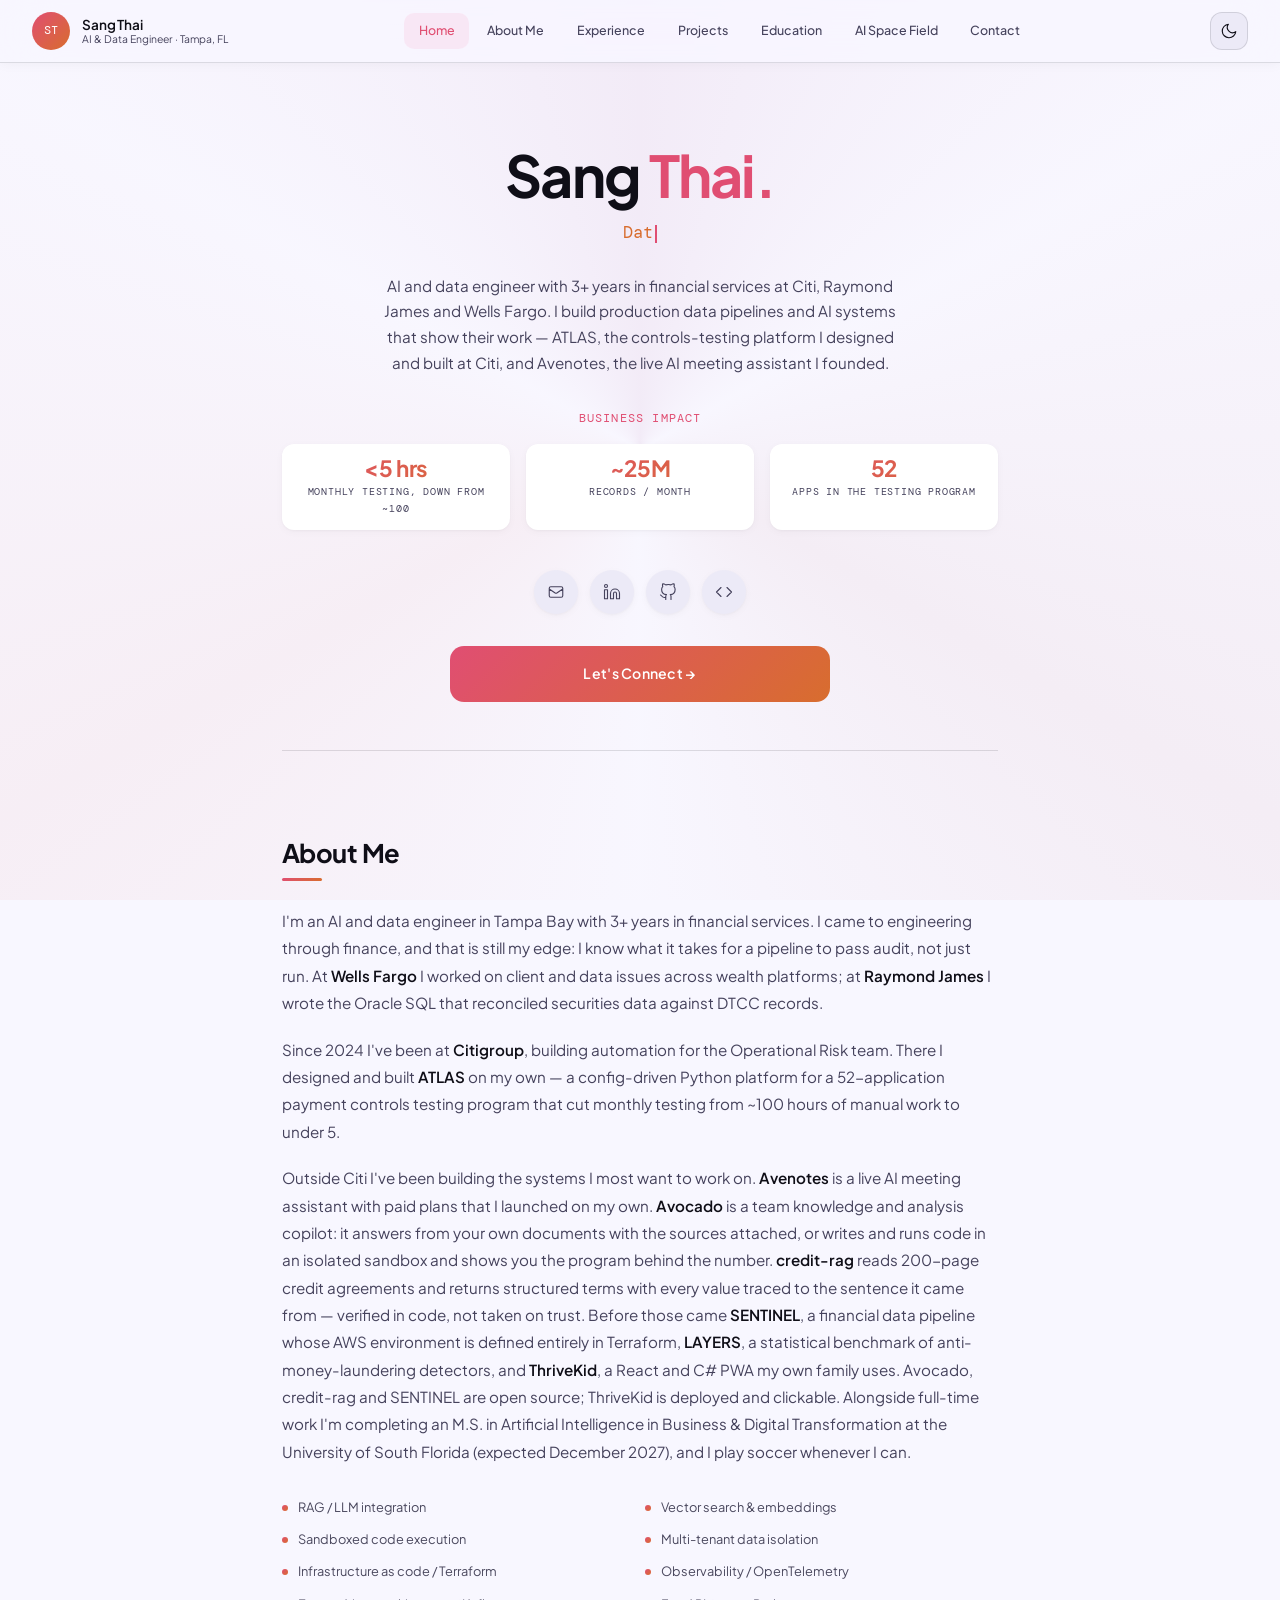
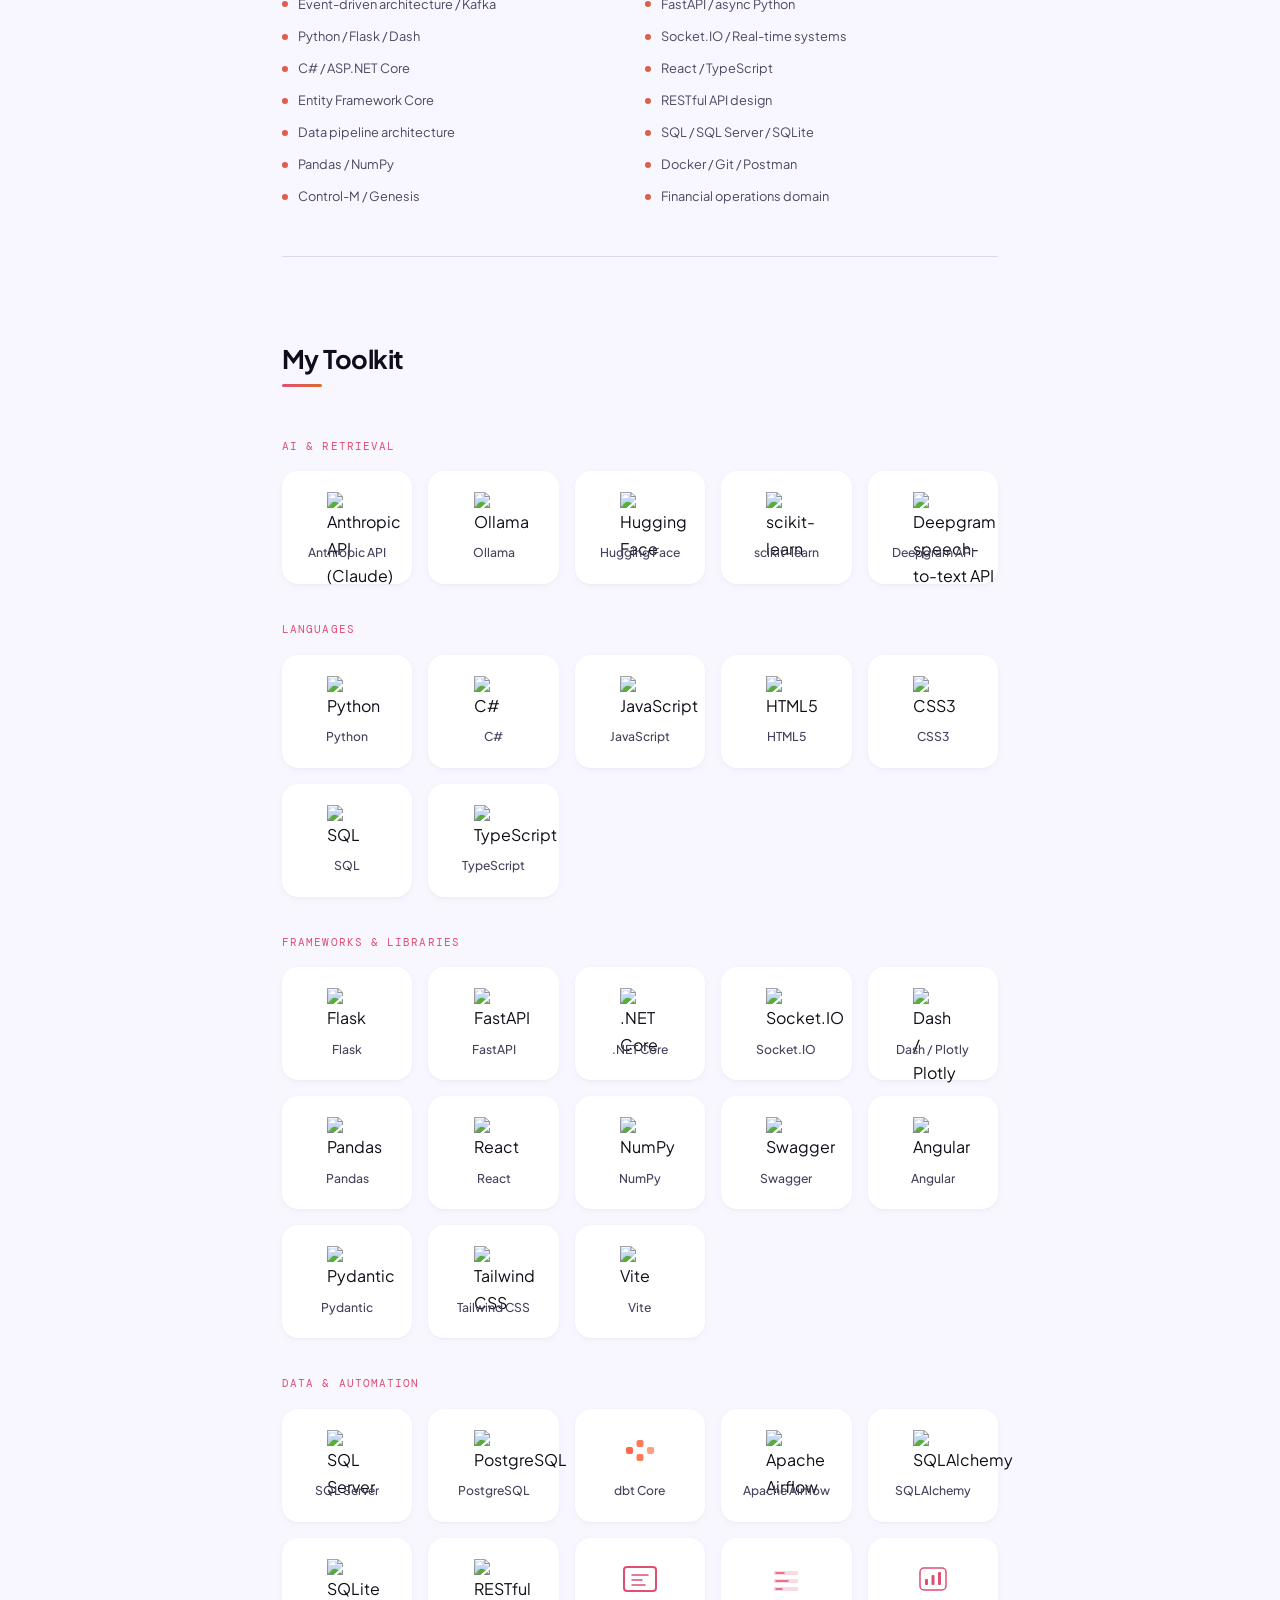
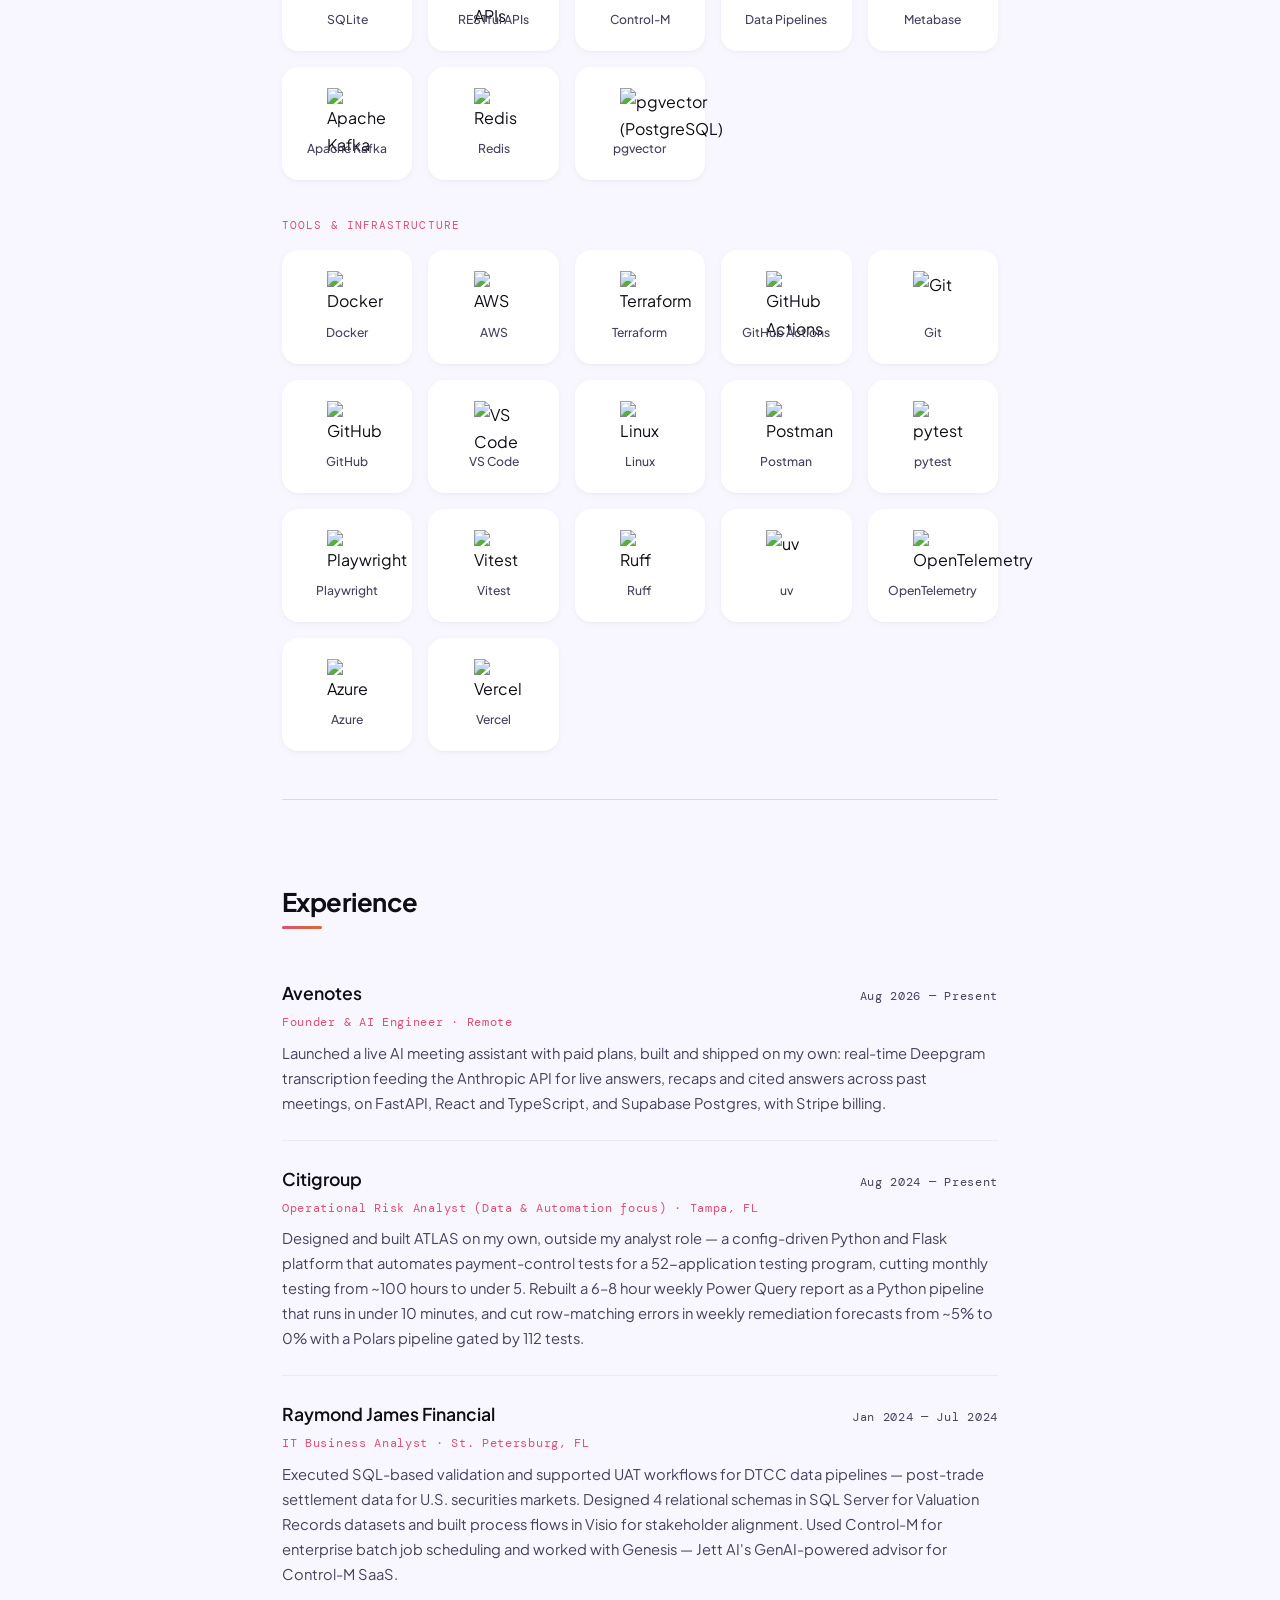
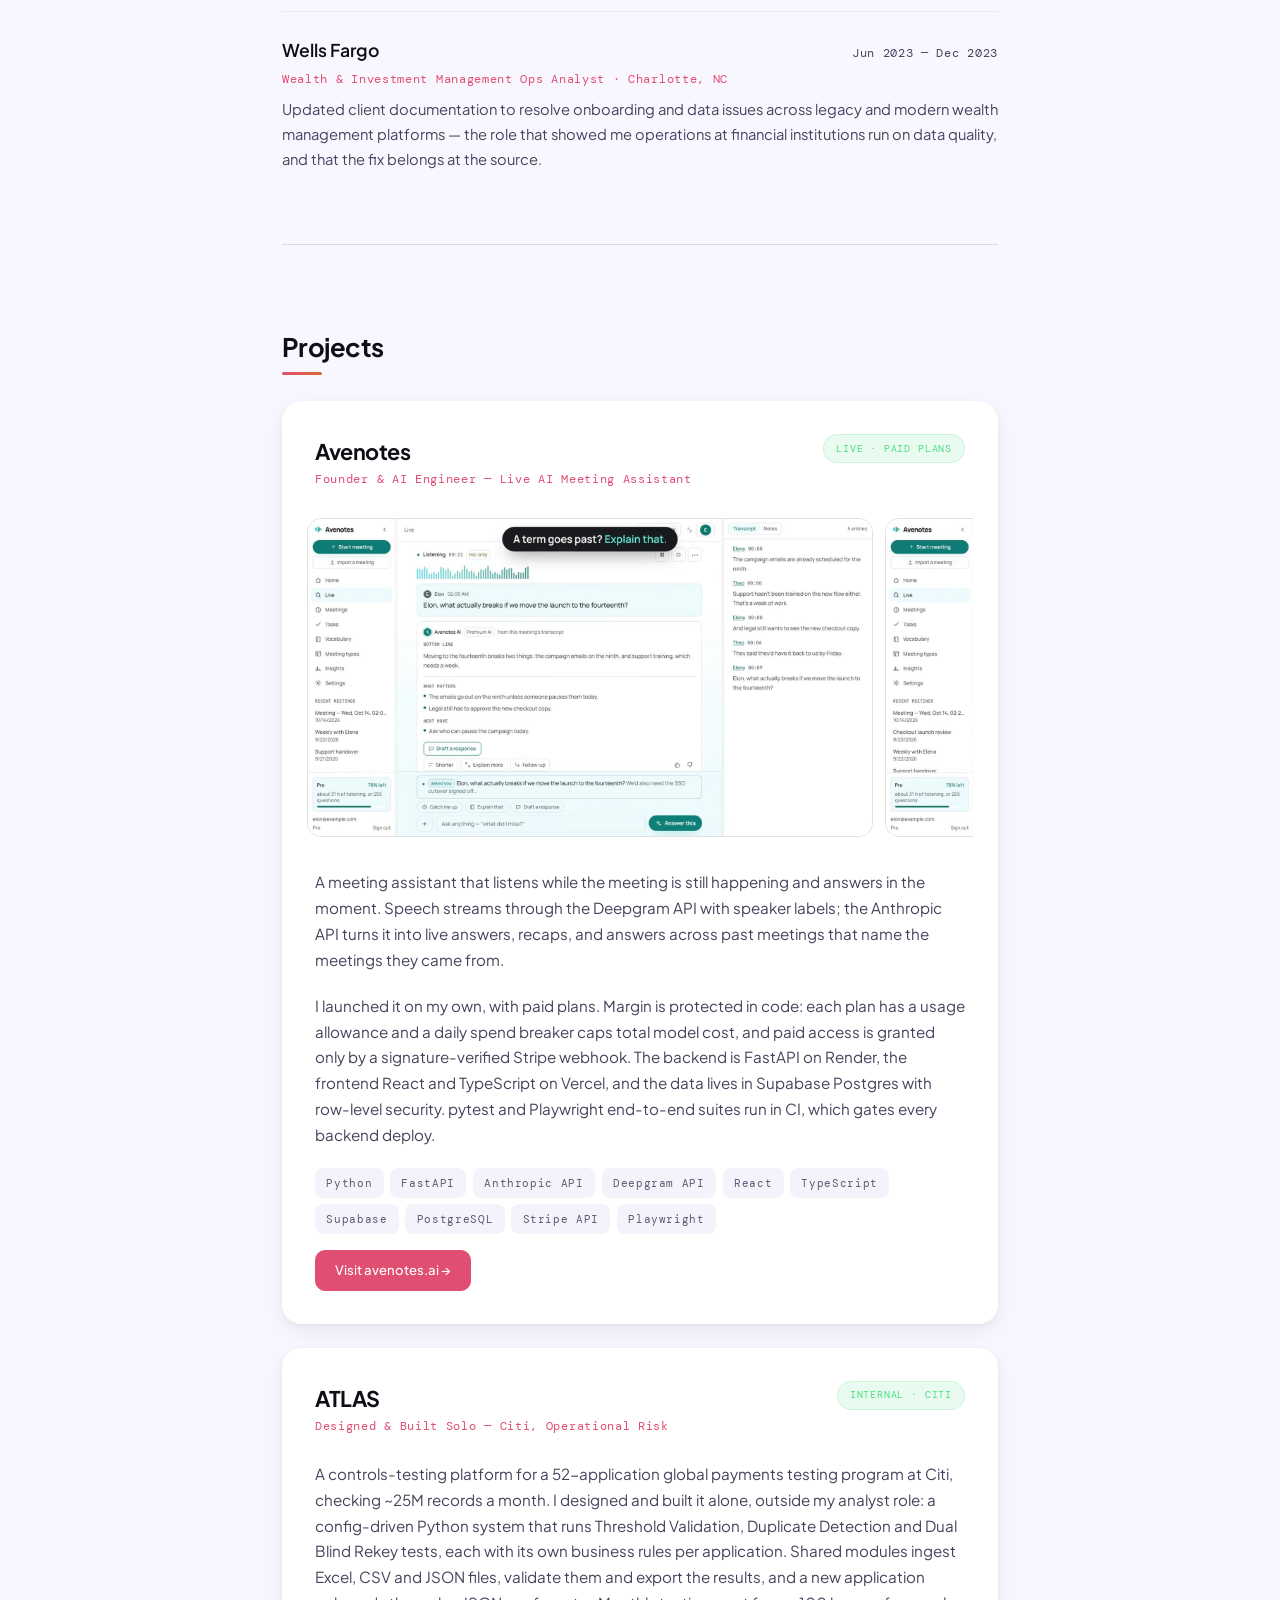
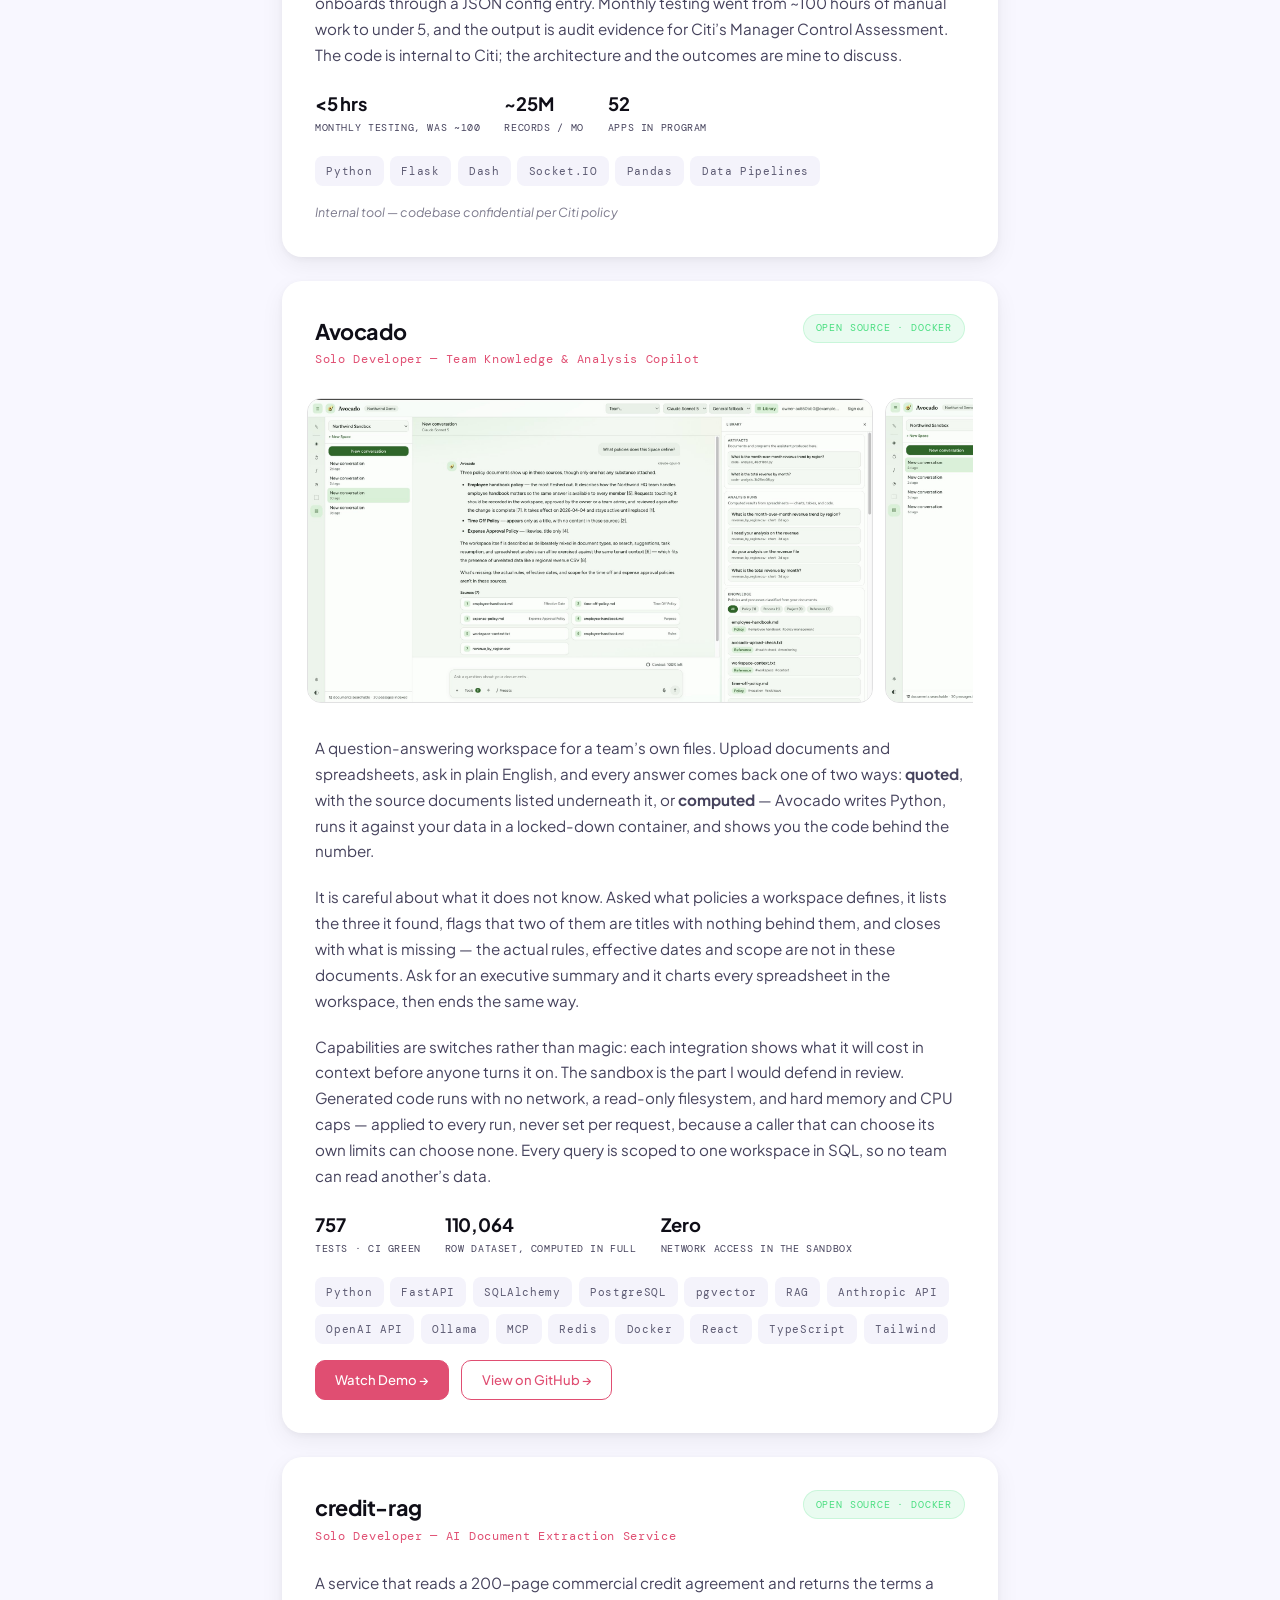
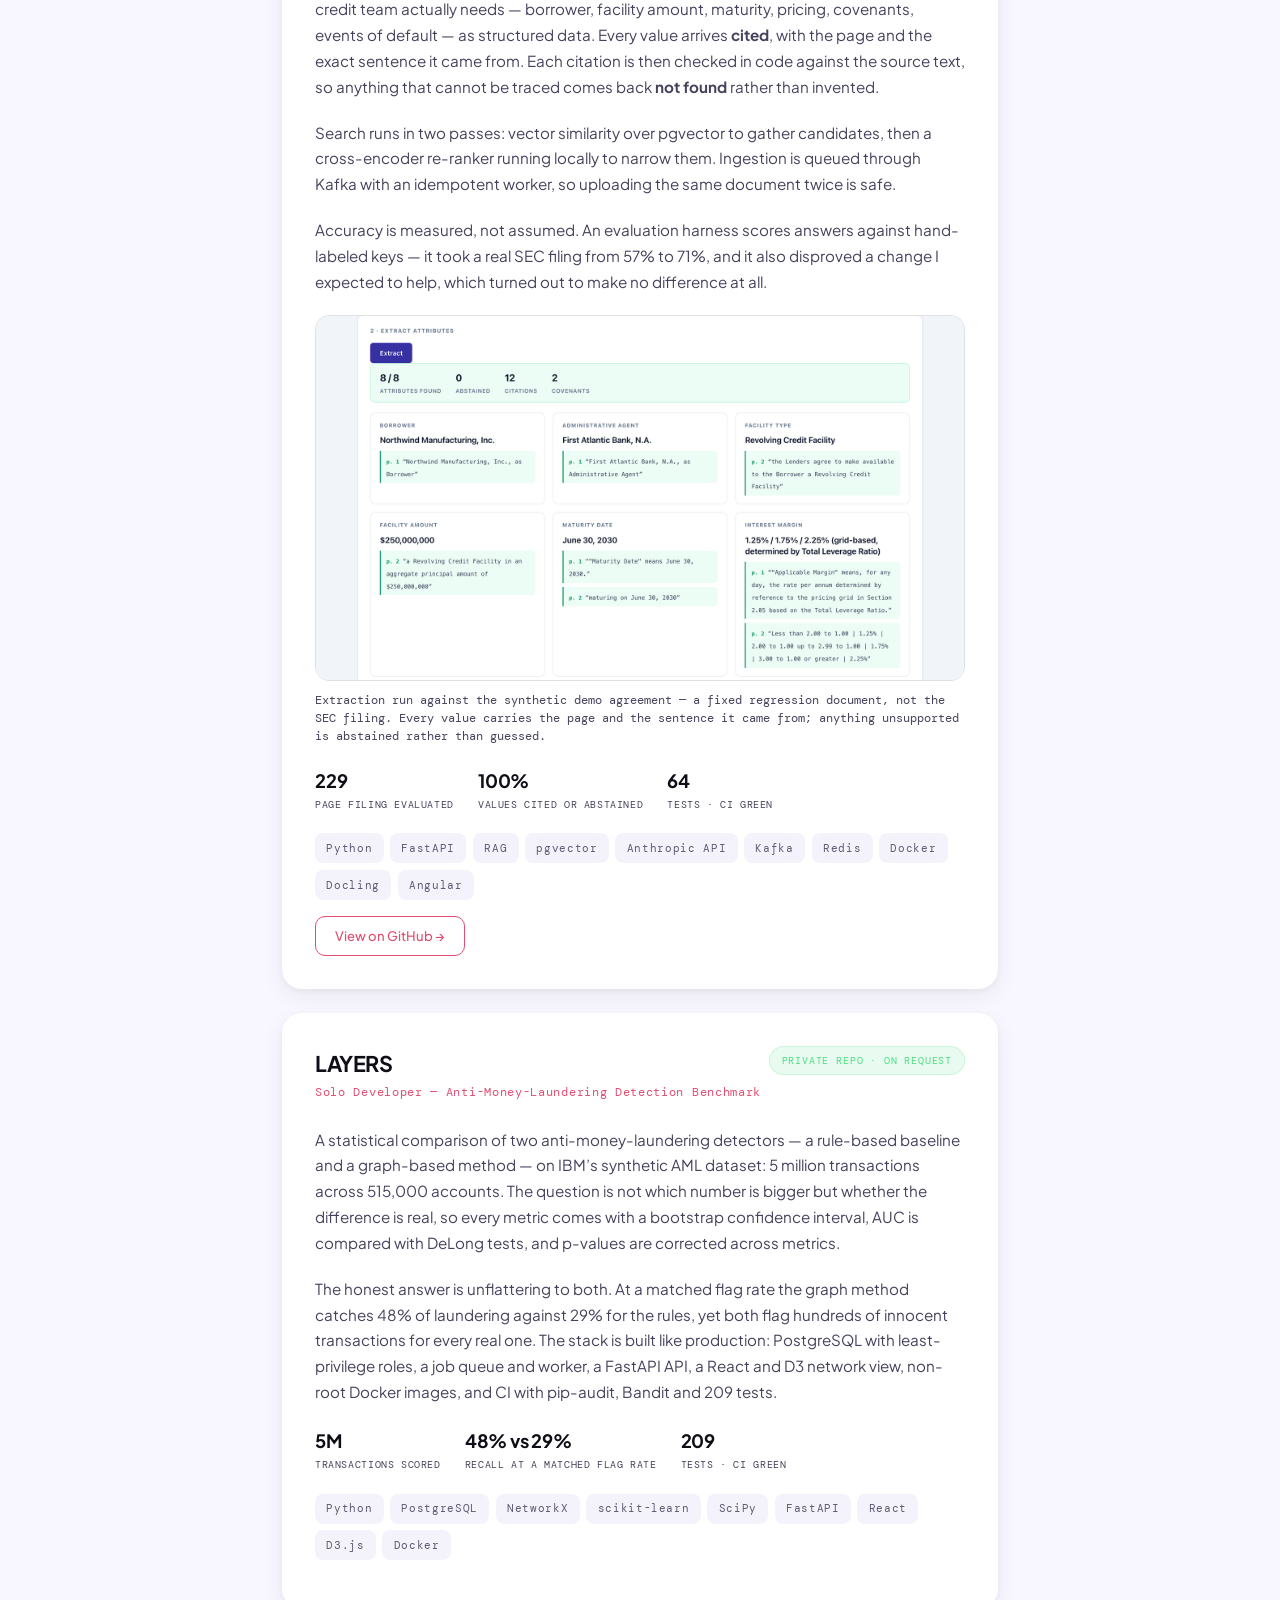
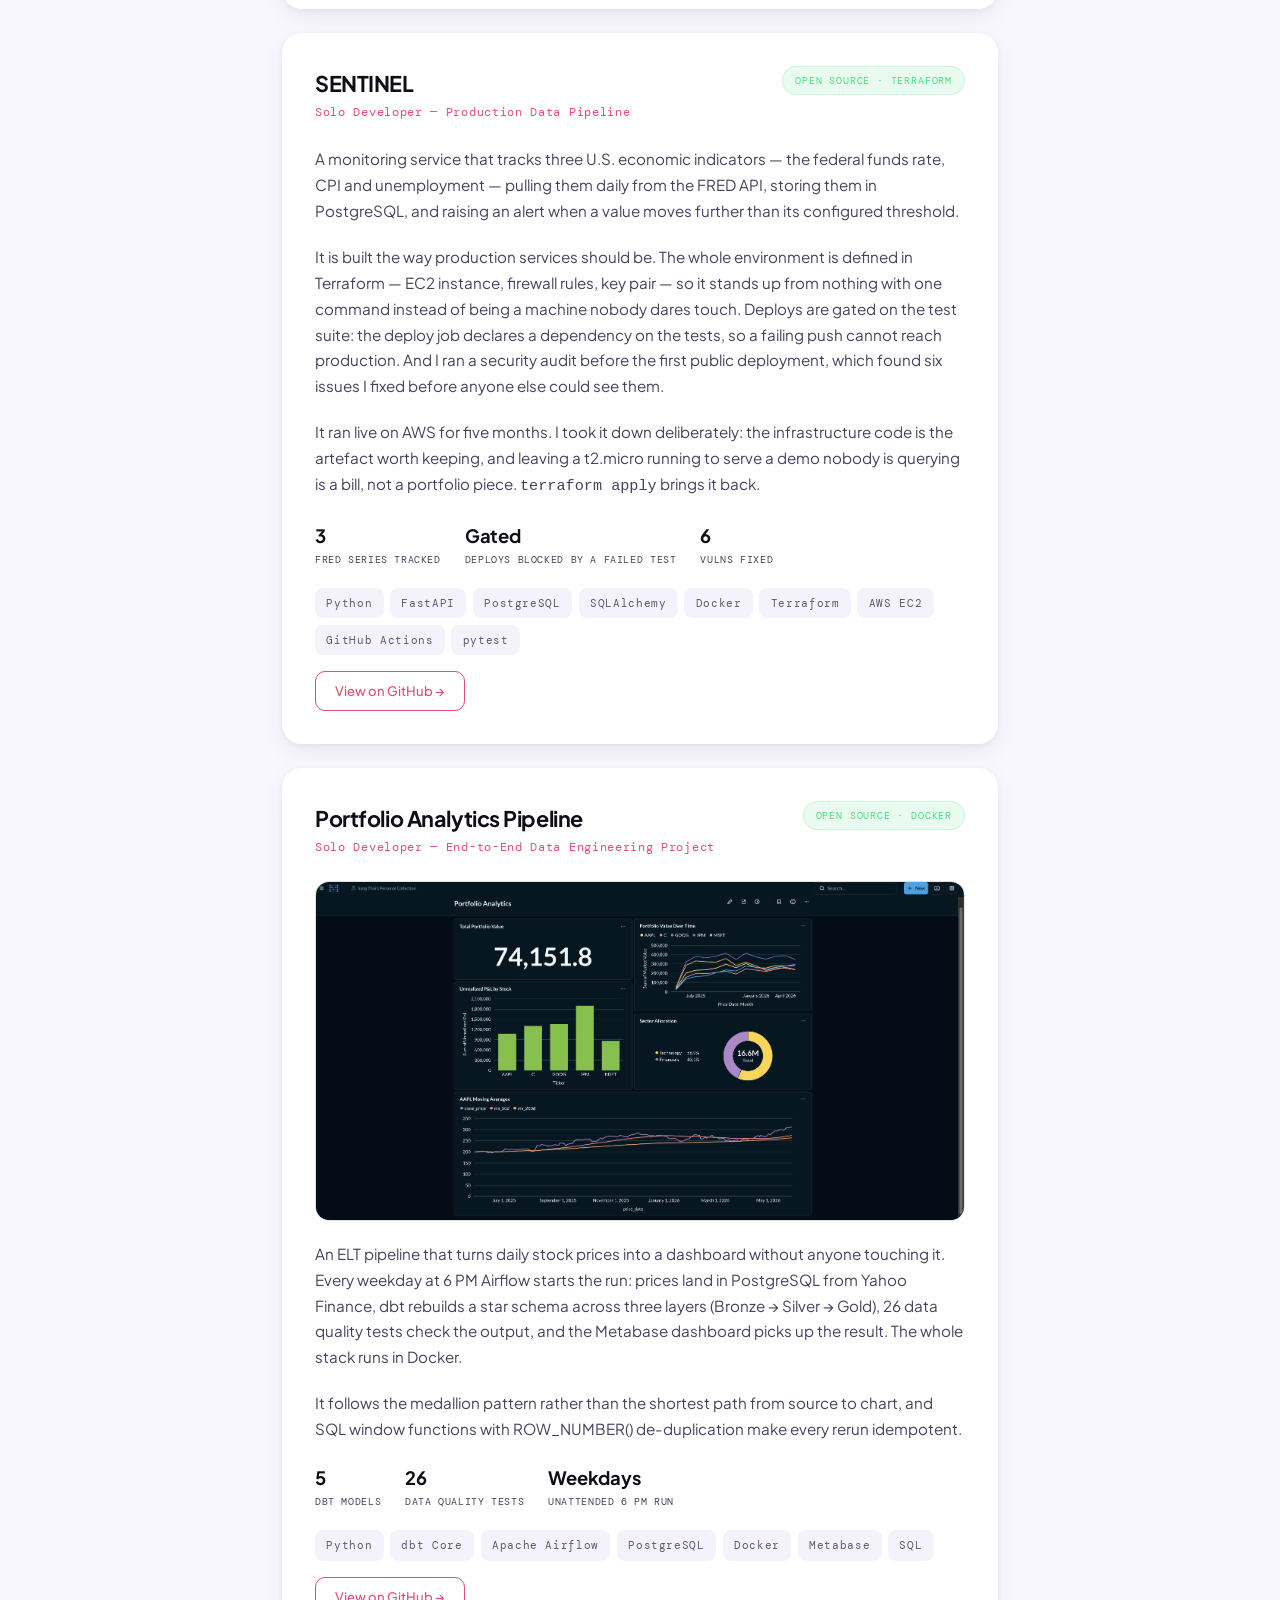
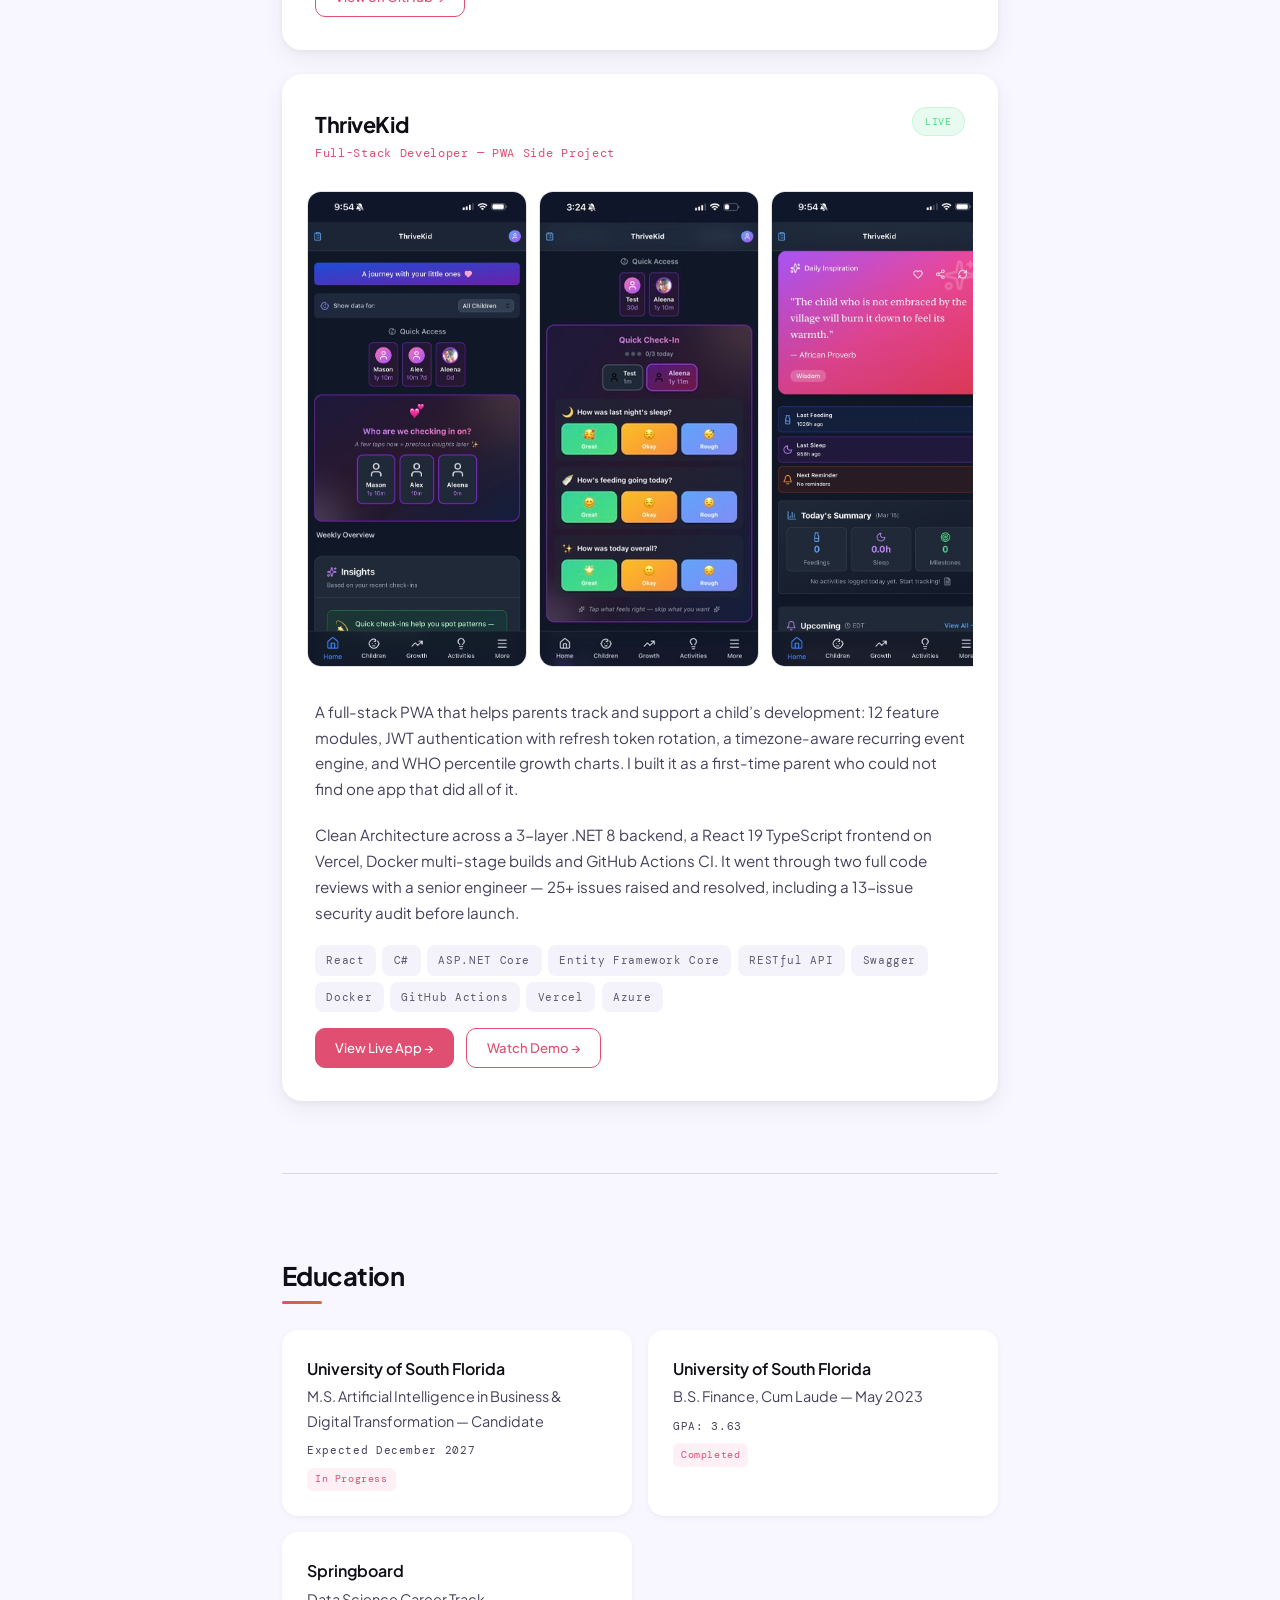
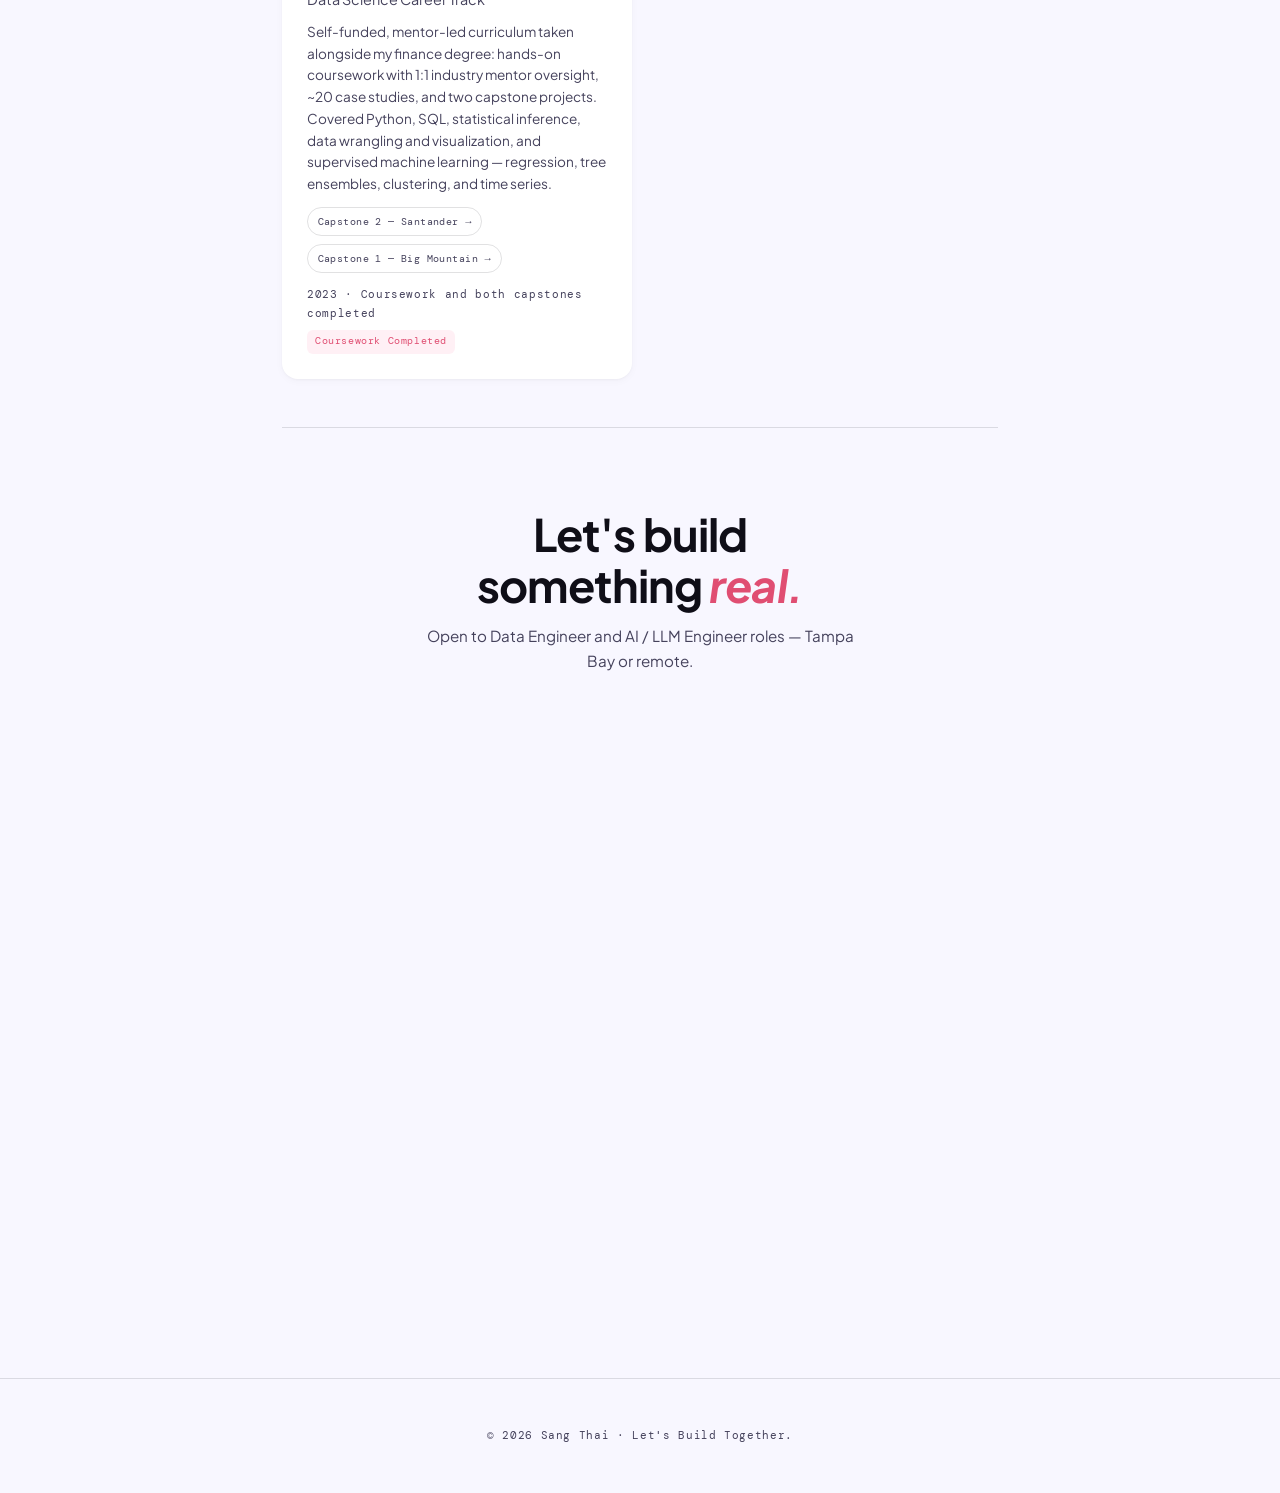
==== index.html @ 473b0d3f "Add AI Space Field: breakdown pages for LinkedIn posts New section at /field/ with the long version " ====
<!DOCTYPE html>
<html lang="en" data-theme="light">
<head>
  <meta charset="UTF-8" />
  <meta name="viewport" content="width=device-width, initial-scale=1.0" />
  <title>Sang Thai &mdash; AI Engineer &middot; Data Engineer &middot; Developer</title>
  <link rel="preconnect" href="https://fonts.googleapis.com" />
  <link rel="preconnect" href="https://fonts.gstatic.com" crossorigin />
  <link href="https://fonts.googleapis.com/css2?family=Plus+Jakarta+Sans:wght@300;400;500;600;700&family=DM+Mono:wght@300;400&display=swap" rel="stylesheet" />
  <meta name="description" content="Sang Thai &mdash; AI engineer, data engineer and developer in Tampa Bay with 3+ years in financial services. Production-grade data pipelines at Citi, and Avenotes, a live AI meeting assistant he founded and shipped." />
  <meta property="og:title" content="Sang Thai &mdash; AI Engineer &middot; Data Engineer &middot; Developer" />
  <meta property="og:description" content="3+ years building data pipelines and AI systems in financial services: controls-testing automation at Citi, Avenotes (a live AI meeting assistant), and open-source RAG and data engineering projects." />
  <meta property="og:type" content="website" />
  <meta property="og:url" content="https://sangthai.dev/" />
  <meta property="og:image" content="https://sangthai.dev/og-image.png" />
  <link rel="icon" type="image/svg+xml" href="favicon.svg" />
  <link rel="canonical" href="https://sangthai.dev/" />
  <meta name="theme-color" content="#F8F7FF" />
  <style>
    /* == RESET == */
    *, *::before, *::after { box-sizing: border-box; margin: 0; padding: 0; }

    /* == CSS CUSTOM PROPERTIES - DARK (default) == */
    :root {
      --bg:         #0F0E17;
      --surface:    #1C1B29;
      --card:       #252438;
      --text:       #F5F3FF;
      --text-muted: #8B89A8;
      --accent:     #FF6B9D;
      --accent-2:   #FF8C42;
      --border:     rgba(255,255,255,0.08);
      --gradient-opacity: 0.6;
      --shadow-sm:  none;
      --shadow-md:  none;
      --shadow-lg:  none;
      --font-sans:  'Plus Jakarta Sans', -apple-system, BlinkMacSystemFont, sans-serif;
      --font-mono:  'DM Mono', monospace;
    }

    /* == CSS CUSTOM PROPERTIES - LIGHT == */
    html[data-theme="light"] {
      --bg:         #F8F7FF;
      --surface:    #ECEAF7;
      --card:       #FFFFFF;
      --text:       #0F0E17;
      --text-muted: #45425C;
      --accent:     #E04E72;
      --accent-2:   #D86D2E;
      --border:     rgba(15,14,23,0.12);
      --gradient-opacity: 0.5;
      --shadow-sm:  0 1px 3px rgba(0,0,0,0.04), 0 2px 8px rgba(0,0,0,0.03);
      --shadow-md:  0 2px 8px rgba(0,0,0,0.05), 0 8px 24px rgba(0,0,0,0.06);
      --shadow-lg:  0 4px 12px rgba(0,0,0,0.06), 0 12px 40px rgba(0,0,0,0.08);
    }

    /* == GLOBAL TRANSITIONS == */
    html { scroll-behavior: smooth; }
    body, header, .gradient-background, .card, .project-card, .edu-card,
    .stat-block, .social-btn, .menu__link, .contact-row, .avatar,
    #theme-toggle, .tag, .status-badge, section {
      transition: background 0.4s ease, color 0.4s ease, border-color 0.4s ease,
                  box-shadow 0.4s ease, opacity 0.4s ease;
    }

    body {
      background: var(--bg);
      color: var(--text);
      font-family: var(--font-sans);
      font-size: 16px;
      line-height: 1.7;
      overflow-x: hidden;
      -webkit-font-smoothing: antialiased;
    }

    a:focus-visible,
    button:focus-visible,
    input:focus-visible,
    textarea:focus-visible,
    .menu__link:focus-visible,
    .tab-bar__link:focus-visible {
      outline: 3px solid rgba(224,78,114,0.35);
      outline-offset: 3px;
      border-radius: 10px;
    }



    /* == SKIP LINK (accessibility) == */
    .skip-link {
      position: absolute; top: -100%; left: 50%;
      transform: translateX(-50%);
      background: var(--accent); color: #fff;
      padding: 0.5rem 1.5rem; border-radius: 0 0 8px 8px;
      font-size: 0.85rem; font-weight: 600;
      z-index: 200; text-decoration: none;
      transition: top 0.2s;
    }
    .skip-link:focus { top: 0; }

    /* == ANIMATED GRADIENT BACKGROUND == */
    .gradient-background {
      position: fixed; inset: 0; z-index: -1;
      opacity: var(--gradient-opacity);
      background: conic-gradient(from 180deg at 50% 50%,
        var(--bg) 0deg,
        #1a1033 60deg,
        var(--bg) 120deg,
        #261a3d 180deg,
        var(--bg) 240deg,
        #1a1033 300deg,
        var(--bg) 360deg
      );
      background-size: 200% 200%;
      animation: gradientShift 12s ease infinite alternate;
    }
    html[data-theme="light"] .gradient-background {
      background: conic-gradient(from 180deg at 50% 50%,
        #F8F7FF 0deg,
        #F5E6EC 60deg,
        #F8F7FF 120deg,
        #EDE0F0 180deg,
        #F8F7FF 240deg,
        #F0E4EC 300deg,
        #F8F7FF 360deg
      );
    }
    @keyframes gradientShift {
      0%   { background-position: 0% 50%; }
      100% { background-position: 100% 50%; }
    }

    /* == HEADER / NAVIGATION == */
    header {
      position: sticky; top: 0; z-index: 100;
      display: flex; align-items: center; justify-content: space-between;
      padding: 0.75rem 1.5rem;
      background: rgba(15,14,23,0.72);
      backdrop-filter: blur(24px) saturate(180%);
      -webkit-backdrop-filter: blur(24px) saturate(180%);
      border-bottom: 1px solid var(--border);
    }
    html[data-theme="light"] header {
      background: rgba(248,247,255,0.82);
      box-shadow: 0 1px 12px rgba(0,0,0,0.04);
    }

    /* == LIGHT MODE - DEPTH & SHADOWS == */
    html[data-theme="light"] .stat-block {
      box-shadow: var(--shadow-sm);
      border-color: transparent;
    }
    html[data-theme="light"] .project-card {
      box-shadow: var(--shadow-md);
      border-color: transparent;
    }
    html[data-theme="light"] .project-card:hover {
      box-shadow: var(--shadow-lg);
      border-color: rgba(224,78,114,0.15);
    }
    html[data-theme="light"] .tool-card {
      box-shadow: var(--shadow-sm);
      border-color: transparent;
    }
    html[data-theme="light"] .tool-card:hover {
      box-shadow: var(--shadow-md);
      border-color: var(--accent);
    }
    html[data-theme="light"] .edu-card {
      box-shadow: var(--shadow-sm);
      border-color: transparent;
    }
    html[data-theme="light"] .edu-card:hover {
      box-shadow: var(--shadow-md);
      border-color: rgba(224,78,114,0.15);
    }
    html[data-theme="light"] .contact-row {
      box-shadow: var(--shadow-sm);
      border-color: transparent;
    }
    html[data-theme="light"] .contact-row:hover {
      box-shadow: var(--shadow-md);
      border-color: var(--accent);
    }
    html[data-theme="light"] .social-btn {
      box-shadow: var(--shadow-sm);
      border-color: transparent;
    }
    html[data-theme="light"] .social-btn:hover {
      box-shadow: var(--shadow-md);
    }
    html[data-theme="light"] .tag {
      background: #F4F3FB;
      border-color: transparent;
      color: #5C5A72;
    }
    html[data-theme="light"] .cta-btn:hover {
      box-shadow: 0 8px 30px rgba(224,78,114,0.2);
    }
    html[data-theme="light"] .contact-row__icon {
      background: #F4F3FB;
      border-color: transparent;
      box-shadow: var(--shadow-sm);
    }
    html[data-theme="light"] .skill-item {
      color: #4A485E;
    }
    html[data-theme="light"] .exp-item {
      border-bottom-color: rgba(0,0,0,0.05);
    }

    /* == AVATAR (in header) == */
    .avatar {
      display: flex; align-items: center; gap: 0.75rem;
      flex-shrink: 0;
    }
    .avatar__img {
      width: 38px; height: 38px;
      border-radius: 50%;
      background: linear-gradient(135deg, var(--accent), var(--accent-2));
      display: flex; align-items: center; justify-content: center;
      font-family: var(--font-mono);
      font-size: 0.72rem; font-weight: 400;
      color: #fff;
      letter-spacing: 0.04em;
    }
    .avatar__info { display: flex; flex-direction: column; }
    .avatar__name {
      font-size: 0.85rem; font-weight: 600;
      line-height: 1.2; letter-spacing: -0.01em;
    }
    .avatar__title {
      font-size: 0.65rem; color: var(--text-muted);
      font-weight: 400; line-height: 1.2;
    }

    /* == HEADER BRAND (mobile only) == */
    .header__brand {
      display: none;
      align-items: center; gap: 0.5rem;
      font-family: var(--font-sans);
      font-size: 0.85rem; font-weight: 600;
      color: var(--text);
    }
    .header__brand-line {
      width: 20px; height: 2px;
      background: linear-gradient(90deg, transparent, var(--accent), var(--accent-2), transparent);
      border-radius: 1px;
    }
    .header__brand-name {
      font-weight: 700;
      letter-spacing: 0.12em;
      text-transform: uppercase;
      font-size: 0.75rem;
      background: linear-gradient(135deg, var(--text) 40%, var(--accent));
      -webkit-background-clip: text;
      -webkit-text-fill-color: transparent;
      background-clip: text;
    }

    /* == NAV MENU == */
    #menu { flex: 1; display: flex; justify-content: center; }
    .menu__list {
      display: flex; list-style: none; gap: 0.25rem;
    }
    .menu__link {
      display: inline-block;
      font-family: var(--font-sans);
      font-size: 0.78rem; font-weight: 500;
      color: var(--text-muted);
      text-decoration: none;
      padding: 0.45rem 0.9rem;
      border-radius: 10px;
      border: none; background: none; cursor: pointer;
      position: relative;
      transition: color 0.2s, background 0.2s;
    }
    .menu__link:hover { color: var(--text); background: var(--border); }
    @media (min-width: 768px) and (max-width: 1023px) {
      .menu__long { display: none; }
      .menu__link { padding-left: 0.45rem; padding-right: 0.45rem; white-space: nowrap; }
    }
    .menu__link.active {
      color: var(--accent);
      background: rgba(255,107,157,0.1);
    }

    /* == HEADER CONTROLS == */
    .header__controls { display: flex; align-items: center; gap: 0.5rem; flex-shrink: 0; }
    #theme-toggle {
      width: 38px; height: 38px;
      border-radius: 12px;
      border: 1px solid var(--border);
      background: var(--surface);
      color: var(--text);
      font-size: 1rem;
      cursor: pointer;
      display: flex; align-items: center; justify-content: center;
      transition: background 0.2s, border-color 0.2s, transform 0.2s;
    }
    #theme-toggle:hover { border-color: var(--accent); transform: scale(1.04); }

    /* == CONTENT AREA == */
    .content {
      max-width: 720px;
      margin: 0 auto;
      padding: 0 1.25rem;
    }
    .content__wrapper {
      display: flex; flex-direction: column;
    }

    /* == SECTIONS == */
    section { padding: 4rem 0 2rem; }
    section + section { border-top: 1px solid var(--border); }

    .section-heading {
      font-size: 1.6rem; font-weight: 700;
      letter-spacing: -0.02em;
      margin-bottom: 2rem;
      position: relative; display: inline-block;
    }
    .section-heading::after {
      content: '';
      position: absolute; left: 0; bottom: -6px;
      width: 40px; height: 3px;
      border-radius: 2px;
      background: linear-gradient(135deg, var(--accent), var(--accent-2));
    }

    /* == SECTION: HOME == */
    .intro { padding-top: 5rem; text-align: center; }
    .intro__greeting {
      font-size: clamp(2.2rem, 7vw, 3.6rem);
      font-weight: 700;
      letter-spacing: -0.03em;
      line-height: 1.1;
      margin-bottom: 0.75rem;
    }
    .intro__greeting span { color: var(--accent); }
    .intro__typewriter {
      font-family: var(--font-mono);
      font-size: clamp(0.85rem, 2.5vw, 1.05rem);
      color: var(--accent-2);
      margin-bottom: 1.5rem;
      min-height: 1.8em;
    }
    .typewriter-cursor {
      display: inline-block; width: 2px; height: 1.1em;
      background: var(--accent);
      margin-left: 2px;
      vertical-align: text-bottom;
      animation: blink 0.7s step-end infinite;
    }
    @keyframes blink {
      0%, 100% { opacity: 1; }
      50% { opacity: 0; }
    }
    .intro__bio {
      font-size: 0.95rem; color: var(--text-muted);
      max-width: 520px; margin: 0 auto 2rem;
      font-weight: 400; line-height: 1.7;
    }
    .intro__impact-heading {
      font-family: var(--font-mono);
      font-size: 0.75rem;
      font-weight: 400;
      text-transform: uppercase;
      letter-spacing: 0.1em;
      color: var(--accent);
      margin-bottom: 1rem;
    }

    /* == STATS ROW == */
    .stats-row {
      display: grid; grid-template-columns: repeat(3, 1fr);
      gap: 1rem;
      margin-bottom: 2.5rem;
    }
    .stat-block {
      background: var(--card);
      border: 1px solid var(--border);
      border-radius: 12px;
      padding: 0.75rem 0.5rem;
      text-align: center;
    }
    .stat-block__number {
      font-size: 1.4rem; font-weight: 700;
      letter-spacing: -0.02em;
      line-height: 1;
      background: linear-gradient(135deg, var(--accent), var(--accent-2));
      -webkit-background-clip: text; -webkit-text-fill-color: transparent;
      background-clip: text;
    }
    .stat-block__label {
      font-family: var(--font-mono);
      font-size: 0.62rem; font-weight: 400;
      letter-spacing: 0.08em; text-transform: uppercase;
      color: var(--text-muted);
      margin-top: 0.25rem;
    }

    /* == SOCIAL ROW == */
    .social-row {
      display: flex; gap: 0.75rem;
      justify-content: center;
      margin-bottom: 2rem;
    }
    .social-btn {
      width: 44px; height: 44px;
      border-radius: 50%;
      background: var(--surface);
      border: 1px solid var(--border);
      color: var(--text-muted);
      display: flex; align-items: center; justify-content: center;
      text-decoration: none;
      transition: color 0.2s, border-color 0.2s, transform 0.2s, background 0.2s;
    }
    .social-btn svg { width: 18px; height: 18px; }
    .social-btn:hover { color: var(--accent); border-color: var(--accent); transform: translateY(-2px); }

    /* == CTA BUTTON == */
    .cta-btn {
      display: block;
      width: 100%; max-width: 380px;
      margin: 0 auto;
      padding: 1rem 2rem;
      background: linear-gradient(135deg, var(--accent), var(--accent-2));
      color: #fff;
      font-family: var(--font-sans);
      font-size: 0.88rem; font-weight: 600;
      letter-spacing: 0.02em;
      border: none; border-radius: 14px;
      cursor: pointer;
      text-decoration: none; text-align: center;
      transition: transform 0.2s, box-shadow 0.2s;
    }
    .cta-btn:hover { transform: translateY(-2px); box-shadow: 0 8px 30px rgba(255,107,157,0.25); }

    /* == SECTION: PORTFOLIO == */
    .project-card__img {
      width: 100%; border-radius: 14px;
      margin-bottom: 1.25rem;
      border: 1px solid var(--border);
      display: block;
      cursor: pointer;
      transition: box-shadow 0.3s;
    }
    .project-card__img:hover { box-shadow: 0 8px 24px rgba(0,0,0,0.15); }
    .project-card__figure {
      margin: 0 0 1.25rem;
    }
    .project-card__figure .project-card__img {
      margin-bottom: 0.6rem;
    }
    .project-card__caption {
      font-family: var(--font-mono);
      font-size: 0.75rem;
      line-height: 1.5;
      color: var(--text-muted);
    }
    .project-card {
      background: var(--card);
      border: 1px solid var(--border);
      border-radius: 20px;
      padding: 2rem;
      margin-bottom: 1.5rem;
      position: relative;
      transition: transform 0.3s, box-shadow 0.3s, border-color 0.3s;
    }
    .project-card:hover {
      transform: translateY(-4px);
      box-shadow: 0 12px 40px rgba(255,107,157,0.08);
      border-color: rgba(255,107,157,0.2);
    }
    .project-card__header {
      display: flex; justify-content: space-between; align-items: flex-start;
      margin-bottom: 0.75rem;
    }
    .status-badge {
      font-family: var(--font-mono);
      font-size: 0.64rem; font-weight: 400;
      letter-spacing: 0.08em; text-transform: uppercase;
      padding: 0.3rem 0.75rem;
      border-radius: 20px;
      white-space: nowrap;
    }
    .status-live { background: rgba(74,222,128,0.12); color: #4ade80; border: 1px solid rgba(74,222,128,0.2); }
    .status-dev  { background: rgba(255,107,157,0.12); color: var(--accent); border: 1px solid rgba(255,107,157,0.2); }
    .project-card__name {
      font-size: 1.35rem; font-weight: 700;
      letter-spacing: -0.02em;
    }
    .project-card__role {
      font-family: var(--font-mono);
      font-size: 0.72rem; font-weight: 400;
      color: var(--accent);
      letter-spacing: 0.06em;
      margin-bottom: 0.75rem;
    }
    .project-card__desc {
      font-size: 0.95rem; color: var(--text-muted);
      line-height: 1.7; margin-bottom: 1.25rem;
      font-weight: 400;
    }
    .project-card__bullets {
      font-size: 0.9rem; color: var(--text-muted);
      line-height: 1.7; margin-bottom: 1.25rem;
      font-weight: 400;
      padding-left: 1.1rem;
      display: flex; flex-direction: column; gap: 0.5rem;
    }
    .project-card__bullets li::marker { color: var(--accent); }
    .impact-row {
      display: flex; gap: 1.5rem; flex-wrap: wrap;
      margin-bottom: 1.25rem;
    }
    .impact-item {
      display: flex; flex-direction: column;
    }
    .impact-item__num {
      font-size: 1.15rem; font-weight: 700;
      letter-spacing: -0.01em;
    }
    .impact-item__label {
      font-family: var(--font-mono);
      font-size: 0.64rem; letter-spacing: 0.06em;
      text-transform: uppercase;
      color: var(--text-muted);
    }
    .tags { display: flex; flex-wrap: wrap; gap: 0.4rem; margin-bottom: 1rem; }
    .tag {
      font-family: var(--font-mono);
      font-size: 0.68rem; font-weight: 400;
      letter-spacing: 0.06em;
      padding: 0.3rem 0.65rem;
      border-radius: 8px;
      border: 1px solid var(--border);
      background: var(--surface);
      color: var(--text-muted);
    }
    .project-card__note {
      font-size: 0.78rem; color: var(--text-muted);
      font-style: italic; opacity: 0.7;
    }
    .project-card__link {
      display: inline-flex; align-items: center; gap: 0.35rem;
      font-family: var(--font-sans);
      font-size: 0.82rem; font-weight: 500;
      color: var(--accent);
      text-decoration: none;
      padding: 0.5rem 1.2rem;
      border: 1px solid var(--accent);
      border-radius: 10px;
      transition: background 0.2s, color 0.2s;
    }
    .project-card__link:hover { background: var(--accent); color: #fff; }
    .project-card__links {
      display: flex; gap: 0.75rem; flex-wrap: wrap; align-items: center;
    }
    .project-card__link--demo {
      background: var(--accent); color: #fff;
    }
    .project-card__link--demo:hover { background: var(--accent-2); border-color: var(--accent-2); }

    /* Screenshot Gallery */
    .screenshot-gallery {
      display: flex; gap: 0.75rem;
      overflow-x: auto; overflow-y: hidden;
      scroll-snap-type: x mandatory;
      -webkit-overflow-scrolling: touch;
      padding: 0.25rem 0 1rem;
      margin: 0 -0.5rem 1rem;
      scrollbar-width: thin;
      scrollbar-color: var(--accent) transparent;
    }
    .screenshot-gallery::-webkit-scrollbar { height: 4px; }
    .screenshot-gallery::-webkit-scrollbar-track { background: transparent; }
    .screenshot-gallery::-webkit-scrollbar-thumb { background: var(--accent); border-radius: 4px; }
    .screenshot-gallery__img {
      flex: 0 0 auto;
      width: 220px; height: auto;
      border-radius: 14px;
      border: 1px solid var(--border);
      scroll-snap-align: start;
      transition: transform 0.3s, box-shadow 0.3s;
      cursor: pointer;
    }
    .screenshot-gallery__img:hover {
      transform: scale(1.03);
      box-shadow: 0 8px 24px rgba(0,0,0,0.15);
    }
    @media (max-width: 600px) {
      .screenshot-gallery__img { width: 180px; }
    }
    /* Landscape desktop captures: the 220px slide above is sized for portrait
       phone screenshots and renders wide shots too small to read. */
    .screenshot-gallery--wide .screenshot-gallery__img { width: min(85%, 680px); }
    @media (max-width: 600px) {
      .screenshot-gallery--wide .screenshot-gallery__img { width: 88%; }
    }

    /* == SECTION: ABOUT == */
    .about__text p {
      font-size: 0.95rem; color: var(--text-muted);
      line-height: 1.8; margin-bottom: 1.2rem;
    }
    .about__text strong { color: var(--text); font-weight: 600; }
    .skills-grid {
      display: grid; grid-template-columns: 1fr 1fr;
      gap: 0.65rem; margin-top: 2rem;
    }
    .skill-item {
      display: flex; align-items: center; gap: 0.6rem;
      font-size: 0.8rem; color: var(--text-muted);
    }
    .skill-item::before {
      content: ''; width: 6px; height: 6px;
      border-radius: 50%;
      background: linear-gradient(135deg, var(--accent), var(--accent-2));
      flex-shrink: 0;
    }

    /* == SECTION: TOOLKIT == */
    .toolkit-category {
      margin-top: 2.25rem;
    }
    .toolkit-category:first-of-type { margin-top: 1.5rem; }
    .toolkit-category__label {
      font-family: var(--font-mono);
      font-size: 0.68rem; font-weight: 400;
      letter-spacing: 0.1em; text-transform: uppercase;
      color: var(--accent);
      margin-bottom: 1rem;
    }
    .toolkit-grid {
      display: grid;
      grid-template-columns: repeat(5, 1fr);
      gap: 1rem;
    }
    .tool-card {
      display: flex; flex-direction: column; align-items: center; gap: 0.65rem;
      padding: 1.25rem 0.75rem;
      background: var(--card);
      border: 1px solid var(--border);
      border-radius: 16px;
      transition: transform 0.25s ease, box-shadow 0.25s ease, border-color 0.25s ease;
    }
    .tool-card:hover {
      transform: translateY(-4px);
      border-color: var(--accent);
      box-shadow: 0 8px 24px rgba(0,0,0,0.15);
    }
    .tool-card__icon {
      width: 40px; height: 40px;
    }
    .tool-card__icon img {
      width: 100%; height: 100%;
      object-fit: contain;
    }
    .tool-card__name {
      font-size: 0.76rem; font-weight: 500;
      color: var(--text-muted);
      text-align: center;
    }
    @media (max-width: 767px) {
      .toolkit-grid { grid-template-columns: repeat(3, 1fr); gap: 0.75rem; }
      .tool-card { padding: 1rem 0.5rem; }
      .tool-card__icon { width: 32px; height: 32px; }
      .tool-card__name { font-size: 0.7rem; }
    }

    /* == SECTION: RESUME == */
    .resume__sub {
      font-family: var(--font-mono);
      font-size: 0.72rem; font-weight: 400;
      letter-spacing: 0.1em; text-transform: uppercase;
      color: var(--accent);
      margin: 2.5rem 0 1.25rem;
    }
    .resume__sub:first-of-type { margin-top: 0; }
    .exp-item {
      padding: 1.5rem 0;
      border-bottom: 1px solid var(--border);
    }
    .exp-item:last-child { border-bottom: none; }
    .exp-item__header {
      display: flex; justify-content: space-between; align-items: baseline;
      flex-wrap: wrap; gap: 0.5rem;
      margin-bottom: 0.25rem;
    }
    .exp-item__company { font-size: 1.1rem; font-weight: 600; }
    .exp-item__date {
      font-family: var(--font-mono);
      font-size: 0.72rem; letter-spacing: 0.06em;
      color: var(--text-muted);
    }
    .exp-item__title {
      font-family: var(--font-mono);
      font-size: 0.72rem; letter-spacing: 0.06em;
      color: var(--accent); margin-bottom: 0.5rem;
    }
    .exp-item__desc {
      font-size: 0.92rem; color: var(--text-muted);
      line-height: 1.7;
    }
    .edu-grid {
      display: grid; grid-template-columns: 1fr 1fr;
      gap: 1rem;
    }
    .edu-card {
      background: var(--card);
      border: 1px solid var(--border);
      border-radius: 16px;
      padding: 1.5rem;
      transition: border-color 0.2s;
    }
    .edu-card:hover { border-color: rgba(255,107,157,0.2); }
    .edu-card__school { font-size: 1rem; font-weight: 600; margin-bottom: 0.15rem; }
    .edu-card__degree { font-size: 0.9rem; color: var(--text-muted); margin-bottom: 0.5rem; }
    .edu-card__meta {
      font-family: var(--font-mono);
      font-size: 0.68rem; letter-spacing: 0.06em;
      color: var(--text-muted);
    }
    .edu-card__desc {
      font-size: 0.85rem;
      line-height: 1.6;
      color: var(--text-muted);
      margin: 0.6rem 0 0.75rem;
    }
    .edu-card__links {
      display: flex; flex-wrap: wrap; gap: 0.5rem;
      margin-bottom: 0.75rem;
    }
    .edu-card__link {
      font-family: var(--font-mono);
      font-size: 0.65rem; letter-spacing: 0.04em;
      padding: 0.3rem 0.6rem;
      border: 1px solid var(--border);
      border-radius: 999px;
      color: var(--text-muted);
      text-decoration: none;
      transition: border-color 0.2s, color 0.2s;
    }
    .edu-card__link:hover { border-color: rgba(255,107,157,0.4); color: var(--text); }
    .edu-card__badge {
      display: inline-block;
      font-family: var(--font-mono);
      font-size: 0.62rem; letter-spacing: 0.06em;
      padding: 0.2rem 0.5rem;
      border-radius: 6px;
      background: rgba(255,107,157,0.1);
      color: var(--accent);
      margin-top: 0.5rem;
    }

    /* == SECTION: CONTACT == */
    .contact { text-align: center; }
    .contact__title {
      font-size: clamp(1.8rem, 5vw, 2.8rem);
      font-weight: 700;
      letter-spacing: -0.02em;
      line-height: 1.15;
      margin-bottom: 0.75rem;
    }
    .contact__title em { font-style: italic; color: var(--accent); }
    .contact__sub {
      font-size: 0.95rem; color: var(--text-muted);
      max-width: 440px; margin: 0 auto 2.5rem;
    }
    .contact-rows {
      display: flex; flex-direction: column; gap: 0.75rem;
      max-width: 400px; margin: 0 auto 2.5rem;
      text-align: left;
    }
    .contact-row {
      display: flex; align-items: center; gap: 1rem;
      background: var(--card);
      border: 1px solid var(--border);
      border-radius: 14px;
      padding: 1rem 1.25rem;
      text-decoration: none; color: var(--text);
      transition: border-color 0.2s, transform 0.2s;
    }
    .contact-row:hover { border-color: var(--accent); transform: translateX(4px); }
    .contact-row__icon {
      width: 38px; height: 38px;
      border-radius: 10px;
      background: var(--surface);
      border: 1px solid var(--border);
      display: flex; align-items: center; justify-content: center;
      flex-shrink: 0;
    }
    .contact-row__icon svg { width: 16px; height: 16px; color: var(--accent); }
    .contact-row__label {
      font-family: var(--font-mono);
      font-size: 0.64rem; letter-spacing: 0.08em;
      text-transform: uppercase;
      color: var(--text-muted);
      line-height: 1;
    }
    .contact-row__value {
      font-size: 0.9rem; font-weight: 500;
      line-height: 1.3;
    }

    /* == CONTACT FORM == */
    .contact-form {
      max-width: 440px;
      margin: 0 auto;
      text-align: left;
    }
    .contact-form__row {
      display: flex; gap: 0.75rem;
      margin-bottom: 0.75rem;
    }
    .contact-form__row > * { flex: 1; }
    .contact-form__field {
      margin-bottom: 0.75rem;
    }
    .contact-form__label {
      display: block;
      font-family: var(--font-mono);
      font-size: 0.64rem;
      letter-spacing: 0.08em;
      text-transform: uppercase;
      color: var(--text-muted);
      margin-bottom: 0.4rem;
    }
    .contact-form__input,
    .contact-form__textarea {
      width: 100%;
      padding: 0.8rem 1rem;
      background: var(--card);
      border: 1px solid var(--border);
      border-radius: 12px;
      color: var(--text);
      font-family: var(--font-sans);
      font-size: 0.92rem;
      transition: border-color 0.2s, box-shadow 0.2s;
      outline: none;
    }
    .contact-form__input:focus,
    .contact-form__textarea:focus {
      border-color: var(--accent);
      box-shadow: 0 0 0 3px rgba(255,107,157,0.1);
    }
    .contact-form__input::placeholder,
    .contact-form__textarea::placeholder {
      color: var(--text-muted); opacity: 0.5;
    }
    .contact-form__textarea {
      resize: vertical;
      min-height: 120px;
    }
    .contact-form__submit {
      display: block;
      width: 100%;
      padding: 1rem 2rem;
      margin-top: 0.5rem;
      background: linear-gradient(135deg, var(--accent), var(--accent-2));
      color: #fff;
      font-family: var(--font-sans);
      font-size: 0.88rem; font-weight: 600;
      letter-spacing: 0.02em;
      border: none; border-radius: 14px;
      cursor: pointer;
      transition: transform 0.2s, box-shadow 0.2s, opacity 0.2s;
    }
    .contact-form__submit:hover {
      transform: translateY(-2px);
      box-shadow: 0 8px 30px rgba(255,107,157,0.25);
    }
    .contact-form__submit:disabled {
      opacity: 0.6; cursor: not-allowed;
      transform: none; box-shadow: none;
    }
    .contact-form__status {
      text-align: center;
      font-size: 0.82rem;
      margin-top: 0.75rem;
      min-height: 1.5em;
    }
    .contact-form__status--success { color: #4ade80; }
    .contact-form__status--error { color: var(--accent); }
    @media (max-width: 480px) {
      .contact-form__row { flex-direction: column; gap: 0; }
    }

    /* == FOOTER == */
    footer {
      text-align: center;
      padding: 2.5rem 1rem 3rem;
      border-top: 1px solid var(--border);
    }
    .footer__text {
      font-family: var(--font-mono);
      font-size: 0.68rem; letter-spacing: 0.06em;
      color: var(--text-muted);
    }

    /* == SCROLL REVEAL == */
    .reveal-item {
      opacity: 0;
      transform: translateY(30px);
      transition: opacity 0.6s ease, transform 0.6s ease;
    }
    .reveal-item.visible {
      opacity: 1;
      transform: translateY(0);
    }

    /* == SCROLL PROGRESS BAR == */
    .scroll-progress {
      position: fixed; top: 0; left: 0;
      height: 3px; width: 0%;
      background: linear-gradient(90deg, var(--accent), var(--accent-2));
      z-index: 200;
      transition: width 0.05s linear;
      border-radius: 0 2px 2px 0;
    }

    /* == BACK TO TOP BUTTON == */
    .back-to-top {
      position: fixed;
      bottom: 2rem; right: 1.5rem;
      width: 42px; height: 42px;
      border-radius: 50%;
      background: var(--card);
      border: 1px solid var(--border);
      color: var(--accent);
      display: flex; align-items: center; justify-content: center;
      cursor: pointer;
      opacity: 0; pointer-events: none;
      transform: translateY(10px);
      transition: opacity 0.3s, transform 0.3s, background 0.2s, border-color 0.2s;
      z-index: 90;
      backdrop-filter: blur(12px);
      -webkit-backdrop-filter: blur(12px);
    }
    .back-to-top.visible {
      opacity: 1; pointer-events: auto;
      transform: translateY(0);
    }
    .back-to-top:hover {
      border-color: var(--accent);
      background: rgba(255,107,157,0.1);
    }
    .back-to-top svg { width: 18px; height: 18px; }
    @media (max-width: 767px) {
      .back-to-top { bottom: 5.5rem; right: 1rem; width: 38px; height: 38px; }
      .back-to-top svg { width: 16px; height: 16px; }
    }

    /* == LIGHTBOX == */
    .lightbox-overlay {
      position: fixed; inset: 0;
      background: rgba(0,0,0,0.85);
      backdrop-filter: blur(8px);
      -webkit-backdrop-filter: blur(8px);
      z-index: 300;
      display: flex; align-items: center; justify-content: center;
      opacity: 0; pointer-events: none;
      transition: opacity 0.3s ease;
      cursor: zoom-out;
    }
    .lightbox-overlay.active {
      opacity: 1; pointer-events: auto;
    }
    .lightbox-overlay img {
      max-width: 90vw; max-height: 85vh;
      border-radius: 16px;
      box-shadow: 0 20px 60px rgba(0,0,0,0.4);
      transition: transform 0.3s ease;
      transform: scale(0.9);
    }
    .lightbox-overlay.active img {
      transform: scale(1);
    }
    .lightbox-close {
      position: absolute; top: 1.5rem; right: 1.5rem;
      width: 40px; height: 40px;
      border-radius: 50%;
      background: rgba(255,255,255,0.1);
      border: 1px solid rgba(255,255,255,0.2);
      color: #fff;
      display: flex; align-items: center; justify-content: center;
      cursor: pointer;
      transition: background 0.2s;
    }
    .lightbox-close:hover { background: rgba(255,255,255,0.2); }
    .lightbox-close svg { width: 20px; height: 20px; }

    /* == HERO STAGGER ANIMATION == */
    .intro .reveal-item:nth-child(1) { transition-delay: 0.1s; }
    .intro .reveal-item:nth-child(2) { transition-delay: 0.25s; }
    .intro .reveal-item:nth-child(3) { transition-delay: 0.4s; }
    .intro .reveal-item:nth-child(4) { transition-delay: 0.55s; }
    .intro .reveal-item:nth-child(5) { transition-delay: 0.65s; }
    .intro .reveal-item:nth-child(6) { transition-delay: 0.75s; }
    .intro .reveal-item:nth-child(7) { transition-delay: 0.85s; }

    /* == RESPONSIVE - TABLET+ == */
    @media (min-width: 768px) {
      header { padding: 0.75rem 2rem; }
      .content { max-width: 720px; padding: 0 2rem; }
      section { padding: 5rem 0 3rem; }
    }

    /* == RESPONSIVE - DESKTOP == */
    @media (min-width: 1280px) {
      .content { max-width: 780px; }
    }

    /* == RESPONSIVE - MOBILE == */
    @media (max-width: 767px) {
      .avatar__info { display: none; }
      .header__brand { display: flex; }
      .menu__list { gap: 0.1rem; }
      .menu__link { font-size: 0.7rem; padding: 0.4rem 0.55rem; border-radius: 8px; }
      .stats-row { grid-template-columns: repeat(3, 1fr); gap: 0.5rem; }
      .stat-block { padding: 0.6rem 0.4rem; }
      .stat-block__number { font-size: 1.1rem; }
      .stat-block__label { font-size: 0.56rem; }
      .edu-grid { grid-template-columns: 1fr; }
      .skills-grid { grid-template-columns: 1fr; }
      .project-card { padding: 1.5rem; }
      .impact-row { gap: 1rem; }
      section { padding: 3rem 0 1.5rem; }
      .intro { padding-top: 3.5rem; }
    }

    @media (max-width: 400px) {
      .menu__link { font-size: 0.62rem; padding: 0.35rem 0.4rem; }
    }

    /* == MOBILE BOTTOM TAB BAR == */
    .tab-bar {
      display: none;
      position: fixed; bottom: 0; left: 0; right: 0;
      z-index: 100;
      background: rgba(15,14,23,0.88);
      backdrop-filter: blur(24px) saturate(180%);
      -webkit-backdrop-filter: blur(24px) saturate(180%);
      border-top: 1px solid var(--border);
      padding: 0.5rem 0 calc(0.5rem + env(safe-area-inset-bottom));
      /* Fix mobile Safari address-bar resize glitch */
      transform: translateZ(0);
      -webkit-transform: translateZ(0);
    }
    html[data-theme="light"] .tab-bar {
      background: rgba(248,247,255,0.92);
      box-shadow: 0 -1px 12px rgba(0,0,0,0.04);
      border-top-color: transparent;
    }
    .tab-bar__list {
      display: flex; justify-content: space-around;
      list-style: none; padding: 0; margin: 0;
    }
    .tab-bar__link {
      display: flex; flex-direction: column; align-items: center; gap: 0.2rem;
      text-decoration: none;
      color: var(--text-muted);
      font-size: 0.58rem; font-weight: 500;
      letter-spacing: 0.02em;
      padding: 0.25rem 0.75rem;
      border-radius: 8px;
      transition: color 0.2s;
    }
    .tab-bar__link svg { width: 22px; height: 22px; }
    .tab-bar__link.active { color: var(--accent); }
    .tab-bar__link:hover { color: var(--text); }

    @media (max-width: 767px) {
      .tab-bar { display: block; }
      #menu { display: none; }
      body { padding-bottom: calc(70px + env(safe-area-inset-bottom)); }
      footer { padding-bottom: calc(5rem + env(safe-area-inset-bottom)); }
    }
  </style>
</head>
<body>

  <div class="scroll-progress" id="scroll-progress"></div>
  <a href="#content" class="skip-link">Skip to content</a>

  <div class="gradient-background"></div>

  <!-- == HEADER / NAVIGATION == -->
  <header id="_navigation">
    <div class="avatar">
      <div class="avatar__img">ST</div>
      <div class="avatar__info">
        <div class="avatar__name">Sang Thai</div>
        <div class="avatar__title">AI &amp; Data Engineer &middot; Tampa, FL</div>
      </div>
    </div>
    <div class="header__brand" id="header-brand">
      <span class="header__brand-line"></span>
      <span class="header__brand-name">Sang Thai</span>
      <span class="header__brand-line"></span>
    </div>
    <nav id="menu">
      <ul class="menu__list">
        <li class="menu__item"><a class="menu__link active" href="#home">Home</a></li>
        <li class="menu__item"><a class="menu__link" href="#about">About Me</a></li>
        <li class="menu__item"><a class="menu__link" href="#resume">Experience</a></li>
        <li class="menu__item"><a class="menu__link" href="#portfolio">Projects</a></li>
        <li class="menu__item"><a class="menu__link" href="#education">Education</a></li>
        <li class="menu__item"><a class="menu__link" href="field/">AI <span class="menu__long">Space </span>Field</a></li>
        <li class="menu__item"><a class="menu__link" href="#contact">Contact</a></li>
      </ul>
    </nav>
    <div class="header__controls">
      <button id="theme-toggle" aria-label="Toggle theme">
        <svg id="theme-icon-sun" width="18" height="18" viewBox="0 0 24 24" fill="none" stroke="currentColor" stroke-width="1.5" stroke-linecap="round" stroke-linejoin="round"><circle cx="12" cy="12" r="5"/><path d="M12 1v2M12 21v2M4.22 4.22l1.42 1.42M18.36 18.36l1.42 1.42M1 12h2M21 12h2M4.22 19.78l1.42-1.42M18.36 5.64l1.42-1.42"/></svg>
        <svg id="theme-icon-moon" width="18" height="18" viewBox="0 0 24 24" fill="none" stroke="currentColor" stroke-width="1.5" stroke-linecap="round" stroke-linejoin="round" style="display:none"><path d="M21 12.79A9 9 0 1 1 11.21 3 7 7 0 0 0 21 12.79z"/></svg>
      </button>
    </div>
  </header>

  <!-- == CONTENT == -->
  <div id="content" class="content">
    <div class="content__wrapper">

      <!-- == SECTION: HOME == -->
      <section id="home" class="main intro" tabindex="-1">
        <h1 class="intro__greeting reveal-item">Sang <span>Thai.</span></h1>
        <div class="intro__typewriter reveal-item">
          <span id="typewriter-text"></span><span class="typewriter-cursor"></span>
        </div>
        <p class="intro__bio reveal-item">
          AI and data engineer with 3+ years in financial services at Citi,
          Raymond James and Wells Fargo. I build production data pipelines and AI
          systems that show their work &mdash; ATLAS, the controls-testing platform I
          designed and built at Citi, and Avenotes, the live AI meeting assistant
          I founded.
        </p>

        <h3 class="intro__impact-heading reveal-item">Business Impact</h3>
        <div class="stats-row reveal-item">
          <div class="stat-block">
            <div class="stat-block__number">&lt;5 hrs</div>
            <div class="stat-block__label">Monthly Testing, Down from ~100</div>
          </div>
          <div class="stat-block">
            <div class="stat-block__number">~25M</div>
            <div class="stat-block__label">Records / Month</div>
          </div>
          <div class="stat-block">
            <div class="stat-block__number">52</div>
            <div class="stat-block__label">Apps in the Testing Program</div>
          </div>
        </div>

        <div class="social-row reveal-item">
          <a href="#contact" class="social-btn" aria-label="Contact">
            <svg viewBox="0 0 24 24" fill="none" stroke="currentColor" stroke-width="1.5" stroke-linecap="round" stroke-linejoin="round"><path d="M3 8l7.89 5.26a2 2 0 002.22 0L21 8M5 19h14a2 2 0 002-2V7a2 2 0 00-2-2H5a2 2 0 00-2 2v10a2 2 0 002 2z"/></svg>
          </a>
          <a href="https://linkedin.com/in/sang-thai" target="_blank" rel="noopener noreferrer" class="social-btn" aria-label="LinkedIn">
            <svg viewBox="0 0 24 24" fill="none" stroke="currentColor" stroke-width="1.5" stroke-linecap="round" stroke-linejoin="round"><path d="M16 8a6 6 0 016 6v7h-4v-7a2 2 0 00-4 0v7h-4v-7a6 6 0 016-6zM2 9h4v12H2z"/><circle cx="4" cy="4" r="2"/></svg>
          </a>
          <a href="https://github.com/thaisangcr7" target="_blank" rel="noopener noreferrer" class="social-btn" aria-label="GitHub">
            <svg viewBox="0 0 24 24" fill="none" stroke="currentColor" stroke-width="1.5" stroke-linecap="round" stroke-linejoin="round"><path d="M9 19c-5 1.5-5-2.5-7-3m14 6v-3.87a3.37 3.37 0 00-.94-2.61c3.14-.35 6.44-1.54 6.44-7A5.44 5.44 0 0020 4.77 5.07 5.07 0 0019.91 1S18.73.65 16 2.48a13.38 13.38 0 00-7 0C6.27.65 5.09 1 5.09 1A5.07 5.07 0 005 4.77a5.44 5.44 0 00-1.5 3.78c0 5.42 3.3 6.61 6.44 7A3.37 3.37 0 009 18.13V22"/></svg>
          </a>
          <a href="#portfolio" class="social-btn" aria-label="Projects">
            <svg viewBox="0 0 24 24" fill="none" stroke="currentColor" stroke-width="1.5" stroke-linecap="round" stroke-linejoin="round"><path d="M16 18l6-6-6-6M8 6l-6 6 6 6"/></svg>
          </a>
        </div>

        <a href="#contact" class="cta-btn reveal-item">Let's Connect &rarr;</a>
      </section>

      <!-- == SECTION: ABOUT == -->
      <section id="about" class="inner inner-first about" tabindex="-1">
        <h2 class="section-heading reveal-item">About Me</h2>
        <div class="about__text">
          <p class="reveal-item">
            I'm an AI and data engineer in Tampa Bay with 3+ years in financial
            services. I came to engineering through finance, and that is still my edge:
            I know what it takes for a pipeline to pass audit, not just run. At
            <strong>Wells Fargo</strong> I worked on client and data issues across wealth
            platforms; at <strong>Raymond James</strong> I wrote the Oracle SQL that
            reconciled securities data against DTCC records.
          </p>
          <p class="reveal-item">
            Since 2024 I've been at <strong>Citigroup</strong>, building automation for the
            Operational Risk team. There I designed and built <strong>ATLAS</strong> on my own &mdash; a
            config-driven Python platform for a 52-application payment controls testing
            program that cut monthly testing from ~100 hours of manual work to under 5.
          </p>
          <p class="reveal-item">
            Outside Citi I've been building the systems I most want to work on.
            <strong>Avenotes</strong> is a live AI meeting assistant with paid plans that I
            launched on my own. <strong>Avocado</strong> is a team knowledge and analysis copilot: it answers
            from your own documents with the sources attached, or writes and runs code in
            an isolated sandbox and shows you the program behind the number.
            <strong>credit-rag</strong> reads 200-page credit agreements and returns
            structured terms with every value traced to the sentence it came from &mdash;
            verified in code, not taken on trust. Before those came
            <strong>SENTINEL</strong>, a financial data pipeline whose AWS environment is
            defined entirely in Terraform, <strong>LAYERS</strong>, a statistical benchmark
            of anti-money-laundering detectors, and <strong>ThriveKid</strong>, a React and C#
            PWA my own family uses. Avocado, credit-rag and SENTINEL are open source;
            ThriveKid is deployed and clickable.
            Alongside full-time work I'm completing an M.S. in Artificial Intelligence in
            Business &amp; Digital Transformation at the University of South Florida
            (expected December 2027), and I play soccer whenever I can.
          </p>
        </div>
        <div class="skills-grid reveal-item">
          <span class="skill-item">RAG / LLM integration</span>
          <span class="skill-item">Vector search &amp; embeddings</span>
          <span class="skill-item">Sandboxed code execution</span>
          <span class="skill-item">Multi-tenant data isolation</span>
          <span class="skill-item">Infrastructure as code / Terraform</span>
          <span class="skill-item">Observability / OpenTelemetry</span>
          <span class="skill-item">Event-driven architecture / Kafka</span>
          <span class="skill-item">FastAPI / async Python</span>
          <span class="skill-item">Python / Flask / Dash</span>
          <span class="skill-item">Socket.IO / Real-time systems</span>
          <span class="skill-item">C# / ASP.NET Core</span>
          <span class="skill-item">React / TypeScript</span>
          <span class="skill-item">Entity Framework Core</span>
          <span class="skill-item">RESTful API design</span>
          <span class="skill-item">Data pipeline architecture</span>
          <span class="skill-item">SQL / SQL Server / SQLite</span>
          <span class="skill-item">Pandas / NumPy</span>
          <span class="skill-item">Docker / Git / Postman</span>
          <span class="skill-item">Control-M / Genesis</span>
          <span class="skill-item">Financial operations domain</span>
        </div>
      </section>

      <!-- == SECTION: TOOLKIT == -->
      <section id="toolkit" class="inner" tabindex="-1">
        <h2 class="section-heading reveal-item">My Toolkit</h2>

        <!-- Languages -->
        <div class="toolkit-category reveal-item">
          <h3 class="toolkit-category__label">AI &amp; Retrieval</h3>
          <div class="toolkit-grid">
            <div class="tool-card">
              <div class="tool-card__icon"><img src="https://cdn.simpleicons.org/anthropic" alt="Anthropic API (Claude)" loading="lazy" /></div>
              <span class="tool-card__name">Anthropic API</span>
            </div>
            <div class="tool-card">
              <div class="tool-card__icon"><img src="https://cdn.simpleicons.org/ollama" alt="Ollama" loading="lazy" /></div>
              <span class="tool-card__name">Ollama</span>
            </div>
            <div class="tool-card">
              <div class="tool-card__icon"><img src="https://cdn.simpleicons.org/huggingface" alt="Hugging Face" loading="lazy" /></div>
              <span class="tool-card__name">Hugging Face</span>
            </div>
            <div class="tool-card">
              <div class="tool-card__icon"><img src="https://cdn.simpleicons.org/scikitlearn" alt="scikit-learn" loading="lazy" /></div>
              <span class="tool-card__name">scikit-learn</span>
            </div>
            <div class="tool-card">
              <div class="tool-card__icon"><img src="https://cdn.simpleicons.org/deepgram" alt="Deepgram speech-to-text API" loading="lazy" /></div>
              <span class="tool-card__name">Deepgram API</span>
            </div>
          </div>
        </div>

        <div class="toolkit-category reveal-item">
          <h3 class="toolkit-category__label">Languages</h3>
          <div class="toolkit-grid">
            <div class="tool-card">
              <div class="tool-card__icon"><img src="https://cdn.jsdelivr.net/gh/devicons/devicon@latest/icons/python/python-original.svg" alt="Python" loading="lazy" /></div>
              <span class="tool-card__name">Python</span>
            </div>
            <div class="tool-card">
              <div class="tool-card__icon"><img src="https://cdn.jsdelivr.net/gh/devicons/devicon@latest/icons/csharp/csharp-original.svg" alt="C#" loading="lazy" /></div>
              <span class="tool-card__name">C#</span>
            </div>
            <div class="tool-card">
              <div class="tool-card__icon"><img src="https://cdn.jsdelivr.net/gh/devicons/devicon@latest/icons/javascript/javascript-original.svg" alt="JavaScript" loading="lazy" /></div>
              <span class="tool-card__name">JavaScript</span>
            </div>
            <div class="tool-card">
              <div class="tool-card__icon"><img src="https://cdn.jsdelivr.net/gh/devicons/devicon@latest/icons/html5/html5-original.svg" alt="HTML5" loading="lazy" /></div>
              <span class="tool-card__name">HTML5</span>
            </div>
            <div class="tool-card">
              <div class="tool-card__icon"><img src="https://cdn.jsdelivr.net/gh/devicons/devicon@latest/icons/css3/css3-original.svg" alt="CSS3" loading="lazy" /></div>
              <span class="tool-card__name">CSS3</span>
            </div>
            <div class="tool-card">
              <div class="tool-card__icon"><img src="https://cdn.jsdelivr.net/gh/devicons/devicon@latest/icons/microsoftsqlserver/microsoftsqlserver-original.svg" alt="SQL" loading="lazy" /></div>
              <span class="tool-card__name">SQL</span>
            </div>
            <div class="tool-card">
              <div class="tool-card__icon"><img src="https://cdn.jsdelivr.net/gh/devicons/devicon@latest/icons/typescript/typescript-original.svg" alt="TypeScript" loading="lazy" /></div>
              <span class="tool-card__name">TypeScript</span>
            </div>
          </div>
        </div>

        <!-- Frameworks & Libraries -->
        <div class="toolkit-category reveal-item">
          <h3 class="toolkit-category__label">Frameworks &amp; Libraries</h3>
          <div class="toolkit-grid">
            <div class="tool-card">
              <div class="tool-card__icon"><img src="https://cdn.jsdelivr.net/gh/devicons/devicon@latest/icons/flask/flask-original.svg" alt="Flask" loading="lazy" /></div>
              <span class="tool-card__name">Flask</span>
            </div>
            <div class="tool-card">
              <div class="tool-card__icon"><img src="https://cdn.jsdelivr.net/gh/devicons/devicon@latest/icons/fastapi/fastapi-original.svg" alt="FastAPI" loading="lazy" /></div>
              <span class="tool-card__name">FastAPI</span>
            </div>
            <div class="tool-card">
              <div class="tool-card__icon"><img src="https://cdn.jsdelivr.net/gh/devicons/devicon@latest/icons/dotnetcore/dotnetcore-original.svg" alt=".NET Core" loading="lazy" /></div>
              <span class="tool-card__name">.NET Core</span>
            </div>
            <div class="tool-card">
              <div class="tool-card__icon"><img src="https://cdn.jsdelivr.net/gh/devicons/devicon@latest/icons/socketio/socketio-original.svg" alt="Socket.IO" loading="lazy" /></div>
              <span class="tool-card__name">Socket.IO</span>
            </div>
            <div class="tool-card">
              <div class="tool-card__icon"><img src="https://cdn.jsdelivr.net/gh/devicons/devicon@latest/icons/plotly/plotly-original.svg" alt="Dash / Plotly" loading="lazy" /></div>
              <span class="tool-card__name">Dash / Plotly</span>
            </div>
            <div class="tool-card">
              <div class="tool-card__icon"><img src="https://cdn.jsdelivr.net/gh/devicons/devicon@latest/icons/pandas/pandas-original.svg" alt="Pandas" loading="lazy" /></div>
              <span class="tool-card__name">Pandas</span>
            </div>
            <div class="tool-card">
              <div class="tool-card__icon"><img src="https://cdn.jsdelivr.net/gh/devicons/devicon@latest/icons/react/react-original.svg" alt="React" loading="lazy" /></div>
              <span class="tool-card__name">React</span>
            </div>
            <div class="tool-card">
              <div class="tool-card__icon"><img src="https://cdn.jsdelivr.net/gh/devicons/devicon@latest/icons/numpy/numpy-original.svg" alt="NumPy" loading="lazy" /></div>
              <span class="tool-card__name">NumPy</span>
            </div>
            <div class="tool-card">
              <div class="tool-card__icon"><img src="https://cdn.jsdelivr.net/gh/devicons/devicon@latest/icons/swagger/swagger-original.svg" alt="Swagger" loading="lazy" /></div>
              <span class="tool-card__name">Swagger</span>
            </div>
            <div class="tool-card">
              <div class="tool-card__icon"><img src="https://cdn.jsdelivr.net/gh/devicons/devicon@latest/icons/angular/angular-original.svg" alt="Angular" loading="lazy" /></div>
              <span class="tool-card__name">Angular</span>
            </div>
            <div class="tool-card">
              <div class="tool-card__icon"><img src="https://cdn.simpleicons.org/pydantic" alt="Pydantic" loading="lazy" /></div>
              <span class="tool-card__name">Pydantic</span>
            </div>
            <div class="tool-card">
              <div class="tool-card__icon"><img src="https://cdn.jsdelivr.net/gh/devicons/devicon@latest/icons/tailwindcss/tailwindcss-original.svg" alt="Tailwind CSS" loading="lazy" /></div>
              <span class="tool-card__name">Tailwind CSS</span>
            </div>
            <div class="tool-card">
              <div class="tool-card__icon"><img src="https://cdn.simpleicons.org/vite" alt="Vite" loading="lazy" /></div>
              <span class="tool-card__name">Vite</span>
            </div>
          </div>
        </div>

        <!-- Data & Automation -->
        <div class="toolkit-category reveal-item">
          <h3 class="toolkit-category__label">Data &amp; Automation</h3>
          <div class="toolkit-grid">
            <div class="tool-card">
              <div class="tool-card__icon"><img src="https://cdn.jsdelivr.net/gh/devicons/devicon@latest/icons/microsoftsqlserver/microsoftsqlserver-original.svg" alt="SQL Server" loading="lazy" /></div>
              <span class="tool-card__name">SQL Server</span>
            </div>
            <div class="tool-card">
              <div class="tool-card__icon"><img src="https://cdn.jsdelivr.net/gh/devicons/devicon@latest/icons/postgresql/postgresql-original.svg" alt="PostgreSQL" loading="lazy" /></div>
              <span class="tool-card__name">PostgreSQL</span>
            </div>
            <div class="tool-card">
              <div class="tool-card__icon">
                <svg viewBox="0 0 40 40" fill="none" xmlns="http://www.w3.org/2000/svg" aria-label="dbt Core" role="img">
                  <rect x="6" y="17" width="7" height="7" rx="2" fill="#FF694B"/>
                  <rect x="16.5" y="10" width="7" height="7" rx="2" fill="#FF7A59"/>
                  <rect x="16.5" y="24" width="7" height="7" rx="2" fill="#FF7A59"/>
                  <rect x="27" y="17" width="7" height="7" rx="2" fill="#FFA07A"/>
                </svg>
              </div>
              <span class="tool-card__name">dbt Core</span>
            </div>
            <div class="tool-card">
              <div class="tool-card__icon"><img src="https://cdn.jsdelivr.net/gh/devicons/devicon@latest/icons/apacheairflow/apacheairflow-original.svg" alt="Apache Airflow" loading="lazy" /></div>
              <span class="tool-card__name">Apache Airflow</span>
            </div>
            <div class="tool-card">
              <div class="tool-card__icon"><img src="https://cdn.jsdelivr.net/gh/devicons/devicon@latest/icons/sqlalchemy/sqlalchemy-original.svg" alt="SQLAlchemy" loading="lazy" /></div>
              <span class="tool-card__name">SQLAlchemy</span>
            </div>
            <div class="tool-card">
              <div class="tool-card__icon"><img src="https://cdn.jsdelivr.net/gh/devicons/devicon@latest/icons/sqlite/sqlite-original.svg" alt="SQLite" loading="lazy" /></div>
              <span class="tool-card__name">SQLite</span>
            </div>
            <div class="tool-card">
              <div class="tool-card__icon"><img src="https://cdn.jsdelivr.net/gh/devicons/devicon@latest/icons/json/json-original.svg" alt="RESTful APIs" loading="lazy" /></div>
              <span class="tool-card__name">RESTful APIs</span>
            </div>
            <div class="tool-card">
              <div class="tool-card__icon">
                <svg viewBox="0 0 40 40" fill="none" xmlns="http://www.w3.org/2000/svg"><rect x="4" y="8" width="32" height="24" rx="3" stroke="var(--accent)" stroke-width="2"/><path d="M12 16h16M12 21h10M12 26h13" stroke="var(--accent)" stroke-width="1.5" stroke-linecap="round"/></svg>
              </div>
              <span class="tool-card__name">Control-M</span>
            </div>
            <div class="tool-card">
              <div class="tool-card__icon">
                <svg viewBox="0 0 40 40" fill="none" xmlns="http://www.w3.org/2000/svg"><path d="M8 12h24v4H8zM8 20h24v4H8zM8 28h24v4H8z" fill="var(--accent)" opacity="0.2" rx="2"/><path d="M10 14h8M10 22h12M10 30h6" stroke="var(--accent)" stroke-width="1.5" stroke-linecap="round"/></svg>
              </div>
              <span class="tool-card__name">Data Pipelines</span>
            </div>
            <div class="tool-card">
              <div class="tool-card__icon">
                <svg viewBox="0 0 40 40" fill="none" xmlns="http://www.w3.org/2000/svg" aria-hidden="true">
                  <rect x="7" y="9" width="26" height="22" rx="4" stroke="var(--accent)" stroke-width="1.5"/>
                  <rect x="12" y="20" width="3" height="6" rx="1" fill="var(--accent)"/>
                  <rect x="18.5" y="16" width="3" height="10" rx="1" fill="var(--accent)"/>
                  <rect x="25" y="13" width="3" height="13" rx="1" fill="var(--accent)"/>
                </svg>
              </div>
              <span class="tool-card__name">Metabase</span>
            </div>
            <div class="tool-card">
              <div class="tool-card__icon"><img src="https://cdn.jsdelivr.net/gh/devicons/devicon@latest/icons/apachekafka/apachekafka-original.svg" alt="Apache Kafka" loading="lazy" /></div>
              <span class="tool-card__name">Apache Kafka</span>
            </div>
            <div class="tool-card">
              <div class="tool-card__icon"><img src="https://cdn.jsdelivr.net/gh/devicons/devicon@latest/icons/redis/redis-original.svg" alt="Redis" loading="lazy" /></div>
              <span class="tool-card__name">Redis</span>
            </div>
            <div class="tool-card">
              <div class="tool-card__icon"><img src="https://cdn.jsdelivr.net/gh/devicons/devicon@latest/icons/postgresql/postgresql-original.svg" alt="pgvector (PostgreSQL)" loading="lazy" /></div>
              <span class="tool-card__name">pgvector</span>
            </div>
          </div>
        </div>

        <!-- Tools & Infrastructure -->
        <div class="toolkit-category reveal-item">
          <h3 class="toolkit-category__label">Tools &amp; Infrastructure</h3>
          <div class="toolkit-grid">
            <div class="tool-card">
              <div class="tool-card__icon"><img src="https://cdn.jsdelivr.net/gh/devicons/devicon@latest/icons/docker/docker-original.svg" alt="Docker" loading="lazy" /></div>
              <span class="tool-card__name">Docker</span>
            </div>
            <div class="tool-card">
              <div class="tool-card__icon"><img src="https://cdn.jsdelivr.net/gh/devicons/devicon@latest/icons/amazonwebservices/amazonwebservices-plain-wordmark.svg" alt="AWS" loading="lazy" /></div>
              <span class="tool-card__name">AWS</span>
            </div>
            <div class="tool-card">
              <div class="tool-card__icon"><img src="https://cdn.jsdelivr.net/gh/devicons/devicon@latest/icons/terraform/terraform-original.svg" alt="Terraform" loading="lazy" /></div>
              <span class="tool-card__name">Terraform</span>
            </div>
            <div class="tool-card">
              <div class="tool-card__icon"><img src="https://cdn.jsdelivr.net/gh/devicons/devicon@latest/icons/githubactions/githubactions-original.svg" alt="GitHub Actions" loading="lazy" /></div>
              <span class="tool-card__name">GitHub Actions</span>
            </div>
            <div class="tool-card">
              <div class="tool-card__icon"><img src="https://cdn.jsdelivr.net/gh/devicons/devicon@latest/icons/git/git-original.svg" alt="Git" loading="lazy" /></div>
              <span class="tool-card__name">Git</span>
            </div>
            <div class="tool-card">
              <div class="tool-card__icon"><img src="https://cdn.jsdelivr.net/gh/devicons/devicon@latest/icons/github/github-original.svg" alt="GitHub" loading="lazy" /></div>
              <span class="tool-card__name">GitHub</span>
            </div>
            <div class="tool-card">
              <div class="tool-card__icon"><img src="https://cdn.jsdelivr.net/gh/devicons/devicon@latest/icons/vscode/vscode-original.svg" alt="VS Code" loading="lazy" /></div>
              <span class="tool-card__name">VS Code</span>
            </div>
            <div class="tool-card">
              <div class="tool-card__icon"><img src="https://cdn.jsdelivr.net/gh/devicons/devicon@latest/icons/linux/linux-original.svg" alt="Linux" loading="lazy" /></div>
              <span class="tool-card__name">Linux</span>
            </div>
            <div class="tool-card">
              <div class="tool-card__icon"><img src="https://cdn.jsdelivr.net/gh/devicons/devicon@latest/icons/postman/postman-original.svg" alt="Postman" loading="lazy" /></div>
              <span class="tool-card__name">Postman</span>
            </div>
            <div class="tool-card">
              <div class="tool-card__icon"><img src="https://cdn.jsdelivr.net/gh/devicons/devicon@latest/icons/pytest/pytest-original.svg" alt="pytest" loading="lazy" /></div>
              <span class="tool-card__name">pytest</span>
            </div>
            <div class="tool-card">
              <div class="tool-card__icon"><img src="https://cdn.jsdelivr.net/gh/devicons/devicon@latest/icons/playwright/playwright-original.svg" alt="Playwright" loading="lazy" /></div>
              <span class="tool-card__name">Playwright</span>
            </div>
            <div class="tool-card">
              <div class="tool-card__icon"><img src="https://cdn.simpleicons.org/vitest" alt="Vitest" loading="lazy" /></div>
              <span class="tool-card__name">Vitest</span>
            </div>
            <div class="tool-card">
              <div class="tool-card__icon"><img src="https://cdn.simpleicons.org/ruff" alt="Ruff" loading="lazy" /></div>
              <span class="tool-card__name">Ruff</span>
            </div>
            <div class="tool-card">
              <div class="tool-card__icon"><img src="https://cdn.simpleicons.org/uv" alt="uv" loading="lazy" /></div>
              <span class="tool-card__name">uv</span>
            </div>
            <div class="tool-card">
              <div class="tool-card__icon"><img src="https://cdn.simpleicons.org/opentelemetry" alt="OpenTelemetry" loading="lazy" /></div>
              <span class="tool-card__name">OpenTelemetry</span>
            </div>
            <div class="tool-card">
              <div class="tool-card__icon"><img src="https://cdn.jsdelivr.net/gh/devicons/devicon@latest/icons/azure/azure-original.svg" alt="Azure" loading="lazy" /></div>
              <span class="tool-card__name">Azure</span>
            </div>
            <div class="tool-card">
              <div class="tool-card__icon"><img src="https://cdn.simpleicons.org/vercel" alt="Vercel" loading="lazy" /></div>
              <span class="tool-card__name">Vercel</span>
            </div>
          </div>
        </div>

      </section>

      <!-- == SECTION: RESUME == -->
      <section id="resume" class="inner resume" tabindex="-1">
        <h2 class="section-heading reveal-item">Experience</h2>

        <div class="exp-item reveal-item">
          <div class="exp-item__header">
            <span class="exp-item__company">Avenotes</span>
            <span class="exp-item__date">Aug 2026 &mdash; Present</span>
          </div>
          <div class="exp-item__title">Founder &amp; AI Engineer &middot; Remote</div>
          <p class="exp-item__desc">
            Launched a live AI meeting assistant with paid plans, built and shipped on my
            own: real-time Deepgram transcription feeding the Anthropic API for live
            answers, recaps and cited answers across past meetings, on FastAPI, React and
            TypeScript, and Supabase Postgres, with Stripe billing.
          </p>
        </div>

        <div class="exp-item reveal-item">
          <div class="exp-item__header">
            <span class="exp-item__company">Citigroup</span>
            <span class="exp-item__date">Aug 2024 &mdash; Present</span>
          </div>
          <div class="exp-item__title">Operational Risk Analyst (Data &amp; Automation focus) &middot; Tampa, FL</div>
          <p class="exp-item__desc">
            Designed and built ATLAS on my own, outside my analyst role &mdash; a config-driven
            Python and Flask platform that automates payment-control tests for a
            52-application testing program, cutting monthly testing from ~100 hours to under 5.
            Rebuilt a 6&ndash;8 hour weekly Power Query report as a Python pipeline that runs in
            under 10 minutes, and cut row-matching errors in weekly remediation forecasts
            from ~5% to 0% with a Polars pipeline gated by 112 tests.
          </p>
        </div>

        <div class="exp-item reveal-item">
          <div class="exp-item__header">
            <span class="exp-item__company">Raymond James Financial</span>
            <span class="exp-item__date">Jan 2024 &mdash; Jul 2024</span>
          </div>
          <div class="exp-item__title">IT Business Analyst &middot; St. Petersburg, FL</div>
          <p class="exp-item__desc">
            Executed SQL-based validation and supported UAT workflows for DTCC data
            pipelines &mdash; post-trade settlement data for U.S. securities markets.
            Designed 4 relational schemas in SQL Server for Valuation Records datasets
            and built process flows in Visio for stakeholder alignment. Used Control-M
            for enterprise batch job scheduling and worked with Genesis &mdash; Jett AI's
            GenAI-powered advisor for Control-M SaaS.
          </p>
        </div>

        <div class="exp-item reveal-item">
          <div class="exp-item__header">
            <span class="exp-item__company">Wells Fargo</span>
            <span class="exp-item__date">Jun 2023 &mdash; Dec 2023</span>
          </div>
          <div class="exp-item__title">Wealth &amp; Investment Management Ops Analyst &middot; Charlotte, NC</div>
          <p class="exp-item__desc">
            Updated client documentation to resolve onboarding and data issues across
            legacy and modern wealth management platforms &mdash; the role that showed me
            operations at financial institutions run on data quality, and that the fix
            belongs at the source.
          </p>
        </div>

      </section>

      <!-- == SECTION: PORTFOLIO == -->
      <section id="portfolio" class="inner portfolio" tabindex="-1">
        <h2 class="section-heading reveal-item">Projects</h2>

        <!-- Avenotes -->
        <div class="project-card reveal-item">
          <div class="project-card__header">
            <div>
              <div class="project-card__name">Avenotes</div>
              <div class="project-card__role">Founder &amp; AI Engineer &mdash; Live AI Meeting Assistant</div>
            </div>
            <span class="status-badge status-live">Live &middot; Paid plans</span>
          </div>
          <div class="screenshot-gallery screenshot-gallery--wide">
            <img src="images/avenotes-hero.jpg" alt="Avenotes during a live meeting: a question is asked and Avenotes gives the bottom line, what matters and the next move from the meeting transcript." class="screenshot-gallery__img" loading="lazy" />
            <img src="images/avenotes-memory.jpg" alt="Asking 'what did we decide last time?' mid-meeting: Avenotes answers from past meetings, citing the meeting and recap each point came from." class="screenshot-gallery__img" loading="lazy" />
          </div>
          <p class="project-card__desc">
            A meeting assistant that listens while the meeting is still happening and
            answers in the moment. Speech streams through the Deepgram API with speaker
            labels; the Anthropic API turns it into live answers, recaps, and answers
            across past meetings that name the meetings they came from.
          </p>
          <p class="project-card__desc">
            I launched it on my own, with paid plans. Margin is protected in code: each
            plan has a usage allowance and a daily spend breaker caps total model cost,
            and paid access is granted only by a signature-verified Stripe webhook. The
            backend is FastAPI on Render, the frontend React and TypeScript on Vercel, and
            the data lives in Supabase Postgres with row-level security. pytest and
            Playwright end-to-end suites run in CI, which gates every backend deploy.
          </p>
          <div class="tags">
            <span class="tag">Python</span>
            <span class="tag">FastAPI</span>
            <span class="tag">Anthropic API</span>
            <span class="tag">Deepgram API</span>
            <span class="tag">React</span>
            <span class="tag">TypeScript</span>
            <span class="tag">Supabase</span>
            <span class="tag">PostgreSQL</span>
            <span class="tag">Stripe API</span>
            <span class="tag">Playwright</span>
          </div>
          <div class="project-card__links">
            <a href="https://avenotes.ai" target="_blank" rel="noopener noreferrer" class="project-card__link project-card__link--demo">Visit avenotes.ai &rarr;</a>
          </div>
        </div>

        <!-- ATLAS -->
        <div class="project-card reveal-item">
          <div class="project-card__header">
            <div>
              <div class="project-card__name">ATLAS</div>
              <div class="project-card__role">Designed &amp; Built Solo &mdash; Citi, Operational Risk</div>
            </div>
            <span class="status-badge status-live">Internal &middot; Citi</span>
          </div>
          <!-- Optional: Add a screenshot -->
          <!-- <img src="images/atlas-screenshot.png" alt="ATLAS dashboard screenshot" class="project-card__img" loading="lazy" /> -->
          <p class="project-card__desc">
            A controls-testing platform for a 52-application global payments testing
            program at Citi, checking ~25M records a month. I designed and built it
            alone, outside my analyst role: a config-driven Python system that runs
            Threshold Validation, Duplicate Detection and Dual Blind Rekey tests, each
            with its own business rules per application. Shared modules ingest Excel,
            CSV and JSON files, validate them and export the results, and a new
            application onboards through a JSON config entry. Monthly testing went from
            ~100 hours of manual work to under 5, and the output is audit evidence for
            Citi&rsquo;s Manager Control Assessment. The code is internal to Citi; the
            architecture and the outcomes are mine to discuss.
          </p>
          <div class="impact-row">
            <div class="impact-item">
              <span class="impact-item__num">&lt;5 hrs</span>
              <span class="impact-item__label">Monthly Testing, Was ~100</span>
            </div>
            <div class="impact-item">
              <span class="impact-item__num">~25M</span>
              <span class="impact-item__label">Records / Mo</span>
            </div>
            <div class="impact-item">
              <span class="impact-item__num">52</span>
              <span class="impact-item__label">Apps in Program</span>
            </div>
          </div>
          <div class="tags">
            <span class="tag">Python</span>
            <span class="tag">Flask</span>
            <span class="tag">Dash</span>
            <span class="tag">Socket.IO</span>
            <span class="tag">Pandas</span>
            <span class="tag">Data Pipelines</span>
          </div>
          <p class="project-card__note">Internal tool &mdash; codebase confidential per Citi policy</p>
        </div>

        <!-- Avocado -->
        <div class="project-card reveal-item">
          <div class="project-card__header">
            <div>
              <div class="project-card__name">Avocado</div>
              <div class="project-card__role">Solo Developer &mdash; Team Knowledge &amp; Analysis Copilot</div>
            </div>
            <span class="status-badge status-live">Open source &middot; Docker</span>
          </div>
          <div class="screenshot-gallery screenshot-gallery--wide">
            <img src="images/avocado-cited.jpg" alt="Avocado answering &lsquo;what policies does this Space define?&rsquo; with seven source chips, noting that two of the three policies are titles with no content, and ending with what is missing from the sources." class="screenshot-gallery__img" loading="lazy" />
            <img src="images/avocado-briefing.jpg" alt="A Workspace Executive Briefing: headline verdict, a six-tile KPI strip with status colours, a revenue section marked on course, and computed charts." class="screenshot-gallery__img" loading="lazy" />
            <img src="images/avocado-tools.jpg" alt="The tools and integrations panel, each capability a switch showing what it costs in context before it is enabled." class="screenshot-gallery__img" loading="lazy" />
            <img src="images/avocado-workspace.jpg" alt="The workspace ready to ask: twelve documents indexed, five spreadsheets available for analysis, and suggested questions matched to what was uploaded." class="screenshot-gallery__img" loading="lazy" />
          </div>
          <p class="project-card__desc">
            A question-answering workspace for a team&rsquo;s own files. Upload documents
            and spreadsheets, ask in plain English, and every answer comes back one of
            two ways: <strong>quoted</strong>, with the source documents listed
            underneath it, or <strong>computed</strong> &mdash; Avocado writes Python, runs
            it against your data in a locked-down container, and shows you the code
            behind the number.
          </p>
          <p class="project-card__desc">
            It is careful about what it does not know. Asked what policies a workspace
            defines, it lists the three it found, flags that two of them are titles with
            nothing behind them, and closes with what is missing &mdash; the actual rules,
            effective dates and scope are not in these documents. Ask for an executive
            summary and it charts every spreadsheet in the workspace, then ends the same
            way.
          </p>
          <p class="project-card__desc">
            Capabilities are switches rather than magic: each integration shows what it
            will cost in context before anyone turns it on. The sandbox is the part I
            would defend in review. Generated code runs with
            no network, a read-only filesystem, and hard memory and CPU caps &mdash; applied
            to every run, never set per request, because a caller that can choose its own
            limits can choose none. Every query is scoped to one workspace in SQL, so no
            team can read another&rsquo;s data.
          </p>
          <div class="impact-row">
            <div class="impact-item">
              <span class="impact-item__num">757</span>
              <span class="impact-item__label">Tests &middot; CI Green</span>
            </div>
            <div class="impact-item">
              <span class="impact-item__num">110,064</span>
              <span class="impact-item__label">Row Dataset, Computed In Full</span>
            </div>
            <div class="impact-item">
              <span class="impact-item__num">Zero</span>
              <span class="impact-item__label">Network Access In The Sandbox</span>
            </div>
          </div>
          <div class="tags">
            <span class="tag">Python</span>
            <span class="tag">FastAPI</span>
            <span class="tag">SQLAlchemy</span>
            <span class="tag">PostgreSQL</span>
            <span class="tag">pgvector</span>
            <span class="tag">RAG</span>
            <span class="tag">Anthropic API</span>
            <span class="tag">OpenAI API</span>
            <span class="tag">Ollama</span>
            <span class="tag">MCP</span>
            <span class="tag">Redis</span>
            <span class="tag">Docker</span>
            <span class="tag">React</span>
            <span class="tag">TypeScript</span>
            <span class="tag">Tailwind</span>
          </div>
          <div class="project-card__links">
            <a href="https://youtu.be/FfyPeduV1Sg" target="_blank" rel="noopener noreferrer" class="project-card__link project-card__link--demo">Watch Demo &rarr;</a>
            <a href="https://github.com/thaisangcr7/avocado" target="_blank" rel="noopener noreferrer" class="project-card__link">View on GitHub &rarr;</a>
          </div>
        </div>

        <!-- credit-rag -->
        <div class="project-card reveal-item">
          <div class="project-card__header">
            <div>
              <div class="project-card__name">credit-rag</div>
              <div class="project-card__role">Solo Developer &mdash; AI Document Extraction Service</div>
            </div>
            <span class="status-badge status-live">Open source &middot; Docker</span>
          </div>
          <p class="project-card__desc">
            A service that reads a 200-page commercial credit agreement and returns the
            terms a credit team actually needs &mdash; borrower, facility amount, maturity,
            pricing, covenants, events of default &mdash; as structured data. Every value
            arrives <strong>cited</strong>, with the page and the exact sentence it came
            from. Each citation is then checked in code against the source text, so
            anything that cannot be traced comes back <strong>not found</strong> rather
            than invented.
          </p>
          <p class="project-card__desc">
            Search runs in two passes: vector similarity over pgvector to gather
            candidates, then a cross-encoder re-ranker running locally to narrow them.
            Ingestion is queued through Kafka with an idempotent worker, so uploading the
            same document twice is safe.
          </p>
          <p class="project-card__desc">
            Accuracy is measured, not assumed. An evaluation harness scores answers
            against hand-labeled keys &mdash; it took a real SEC filing from 57% to 71%, and
            it also disproved a change I expected to help, which turned out to make no
            difference at all.
          </p>
          <figure class="project-card__figure">
            <img src="images/creditrag-extraction.png"
                 alt="credit-rag extraction results: eight attribute cards, each showing the extracted value above the page number and exact sentence it was quoted from"
                 class="project-card__img" loading="lazy" />
            <figcaption class="project-card__caption">
              Extraction run against the synthetic demo agreement &mdash; a fixed regression
              document, not the SEC filing. Every value carries the page and the sentence it
              came from; anything unsupported is abstained rather than guessed.
            </figcaption>
          </figure>
          <div class="impact-row">
            <div class="impact-item">
              <span class="impact-item__num">229</span>
              <span class="impact-item__label">Page Filing Evaluated</span>
            </div>
            <div class="impact-item">
              <span class="impact-item__num">100%</span>
              <span class="impact-item__label">Values Cited or Abstained</span>
            </div>
            <div class="impact-item">
              <span class="impact-item__num">64</span>
              <span class="impact-item__label">Tests &middot; CI Green</span>
            </div>
          </div>
          <div class="tags">
            <span class="tag">Python</span>
            <span class="tag">FastAPI</span>
            <span class="tag">RAG</span>
            <span class="tag">pgvector</span>
            <span class="tag">Anthropic API</span>
            <span class="tag">Kafka</span>
            <span class="tag">Redis</span>
            <span class="tag">Docker</span>
            <span class="tag">Docling</span>
            <span class="tag">Angular</span>
          </div>
          <div class="project-card__links">
            <a href="https://github.com/thaisangcr7/credit-rag" target="_blank" rel="noopener noreferrer" class="project-card__link">View on GitHub &rarr;</a>
          </div>
        </div>

        <!-- LAYERS -->
        <div class="project-card reveal-item">
          <div class="project-card__header">
            <div>
              <div class="project-card__name">LAYERS</div>
              <div class="project-card__role">Solo Developer &mdash; Anti-Money-Laundering Detection Benchmark</div>
            </div>
            <span class="status-badge status-live">Private repo &middot; On request</span>
          </div>
          <p class="project-card__desc">
            A statistical comparison of two anti-money-laundering detectors &mdash; a
            rule-based baseline and a graph-based method &mdash; on IBM&rsquo;s synthetic AML
            dataset: 5 million transactions across 515,000 accounts. The question is not
            which number is bigger but whether the difference is real, so every metric
            comes with a bootstrap confidence interval, AUC is compared with DeLong
            tests, and p-values are corrected across metrics.
          </p>
          <p class="project-card__desc">
            The honest answer is unflattering to both. At a matched flag rate the graph
            method catches 48% of laundering against 29% for the rules, yet both flag
            hundreds of innocent transactions for every real one. The stack is built
            like production: PostgreSQL with least-privilege roles, a job queue and
            worker, a FastAPI API, a React and D3 network view, non-root Docker images,
            and CI with pip-audit, Bandit and 209 tests.
          </p>
          <div class="impact-row">
            <div class="impact-item">
              <span class="impact-item__num">5M</span>
              <span class="impact-item__label">Transactions Scored</span>
            </div>
            <div class="impact-item">
              <span class="impact-item__num">48% vs 29%</span>
              <span class="impact-item__label">Recall at a Matched Flag Rate</span>
            </div>
            <div class="impact-item">
              <span class="impact-item__num">209</span>
              <span class="impact-item__label">Tests &middot; CI Green</span>
            </div>
          </div>
          <div class="tags">
            <span class="tag">Python</span>
            <span class="tag">PostgreSQL</span>
            <span class="tag">NetworkX</span>
            <span class="tag">scikit-learn</span>
            <span class="tag">SciPy</span>
            <span class="tag">FastAPI</span>
            <span class="tag">React</span>
            <span class="tag">D3.js</span>
            <span class="tag">Docker</span>
          </div>
        </div>

        <!-- SENTINEL -->
        <div class="project-card reveal-item">
          <div class="project-card__header">
            <div>
              <div class="project-card__name">SENTINEL</div>
              <div class="project-card__role">Solo Developer &mdash; Production Data Pipeline</div>
            </div>
            <span class="status-badge status-live">Open source &middot; Terraform</span>
          </div>
          <p class="project-card__desc">
            A monitoring service that tracks three U.S. economic indicators &mdash; the
            federal funds rate, CPI and unemployment &mdash; pulling them daily from the
            FRED API, storing them in PostgreSQL, and raising an alert when a value moves
            further than its configured threshold.
          </p>
          <p class="project-card__desc">
            It is built the way production services should be. The
            whole environment is defined in Terraform &mdash; EC2 instance, firewall rules,
            key pair &mdash; so it stands up from nothing with one command instead of being
            a machine nobody dares touch. Deploys are gated on the test suite: the deploy
            job declares a dependency on the tests, so a failing push cannot reach
            production. And I ran a security audit before the first public deployment,
            which found six issues I fixed before anyone else could see them.
          </p>
          <p class="project-card__desc">
            It ran live on AWS for five months. I took it down deliberately: the
            infrastructure code is the artefact worth keeping, and leaving a t2.micro
            running to serve a demo nobody is querying is a bill, not a portfolio piece.
            <code>terraform apply</code> brings it back.
          </p>
          <div class="impact-row">
            <div class="impact-item">
              <span class="impact-item__num">3</span>
              <span class="impact-item__label">FRED Series Tracked</span>
            </div>
            <div class="impact-item">
              <span class="impact-item__num">Gated</span>
              <span class="impact-item__label">Deploys Blocked By A Failed Test</span>
            </div>
            <div class="impact-item">
              <span class="impact-item__num">6</span>
              <span class="impact-item__label">Vulns Fixed</span>
            </div>
          </div>
          <div class="tags">
            <span class="tag">Python</span>
            <span class="tag">FastAPI</span>
            <span class="tag">PostgreSQL</span>
            <span class="tag">SQLAlchemy</span>
            <span class="tag">Docker</span>
            <span class="tag">Terraform</span>
            <span class="tag">AWS EC2</span>
            <span class="tag">GitHub Actions</span>
            <span class="tag">pytest</span>
          </div>
          <div class="project-card__links">
            <a href="https://github.com/thaisangcr7/SENTINEL" target="_blank" rel="noopener noreferrer" class="project-card__link">View on GitHub &rarr;</a>
          </div>
        </div>

        <!-- Automated Portfolio Analytics Pipeline -->
        <div class="project-card reveal-item">
          <div class="project-card__header">
            <div>
              <div class="project-card__name">Portfolio Analytics Pipeline</div>
              <div class="project-card__role">Solo Developer &mdash; End-to-End Data Engineering Project</div>
            </div>
            <span class="status-badge status-live">Open source &middot; Docker</span>
          </div>
          <img src="images/portfolio_analysis.png" alt="Portfolio Analytics Dashboard" class="project-card__img">
          <p class="project-card__desc">
            An ELT pipeline that turns daily stock prices into a dashboard without anyone
            touching it. Every weekday at 6 PM Airflow starts the run: prices land in
            PostgreSQL from Yahoo Finance, dbt rebuilds a star schema across three layers
            (Bronze &rarr; Silver &rarr; Gold), 26 data quality tests check the output, and
            the Metabase dashboard picks up the result. The whole stack runs in Docker.
          </p>
          <p class="project-card__desc">
            It follows the medallion pattern rather than the shortest path from source to
            chart, and SQL window functions with ROW_NUMBER() de-duplication make every
            rerun idempotent.
          </p>
          <div class="impact-row">
            <div class="impact-item">
              <span class="impact-item__num">5</span>
              <span class="impact-item__label">dbt Models</span>
            </div>
            <div class="impact-item">
              <span class="impact-item__num">26</span>
              <span class="impact-item__label">Data Quality Tests</span>
            </div>
            <div class="impact-item">
              <span class="impact-item__num">Weekdays</span>
              <span class="impact-item__label">Unattended 6 PM Run</span>
            </div>
          </div>
          <div class="tags">
            <span class="tag">Python</span>
            <span class="tag">dbt Core</span>
            <span class="tag">Apache Airflow</span>
            <span class="tag">PostgreSQL</span>
            <span class="tag">Docker</span>
            <span class="tag">Metabase</span>
            <span class="tag">SQL</span>
          </div>
          <div class="project-card__links">
            <a href="https://github.com/thaisangcr7/Automated-Portfolio-Analytics-Pipeline" target="_blank" rel="noopener noreferrer" class="project-card__link">View on GitHub &rarr;</a>
          </div>
        </div>

        <!-- ThriveKid -->
        <div class="project-card reveal-item">
          <div class="project-card__header">
            <div>
              <div class="project-card__name">ThriveKid</div>
              <div class="project-card__role">Full-Stack Developer &mdash; PWA Side Project</div>
            </div>
            <span class="status-badge status-live">Live</span>
          </div>
          <div class="screenshot-gallery">
            <img src="images/thrivekid-main.jpeg" alt="ThriveKid main page" class="screenshot-gallery__img" loading="lazy" />
            <img src="images/Main_dark.jpeg" alt="ThriveKid dark mode" class="screenshot-gallery__img" loading="lazy" />
            <img src="images/thrivekid-main-mid.jpeg" alt="ThriveKid features" class="screenshot-gallery__img" loading="lazy" />
            <img src="images/thrivekid-children.jpeg" alt="ThriveKid children page" class="screenshot-gallery__img" loading="lazy" />
            <img src="images/thrivekid-growth-chart.jpeg" alt="ThriveKid growth tracking chart" class="screenshot-gallery__img" loading="lazy" />
            <img src="images/thrivekid-reports.jpeg" alt="ThriveKid reports and analytics" class="screenshot-gallery__img" loading="lazy" />
          </div>
          <p class="project-card__desc">
            A full-stack PWA that helps parents track and support a child&rsquo;s
            development: 12 feature modules, JWT authentication with refresh token
            rotation, a timezone-aware recurring event engine, and WHO percentile growth
            charts. I built it as a first-time parent who could not find one app that did
            all of it.
          </p>
          <p class="project-card__desc">
            Clean Architecture across a 3-layer .NET 8 backend, a React 19 TypeScript
            frontend on Vercel, Docker multi-stage builds and GitHub Actions CI. It went
            through two full code reviews with a senior engineer &mdash; 25+ issues raised
            and resolved, including a 13-issue security audit before launch.
          </p>
          <div class="tags">
            <span class="tag">React</span>
            <span class="tag">C#</span>
            <span class="tag">ASP.NET Core</span>
            <span class="tag">Entity Framework Core</span>
            <span class="tag">RESTful API</span>
            <span class="tag">Swagger</span>
            <span class="tag">Docker</span>
            <span class="tag">GitHub Actions</span>
            <span class="tag">Vercel</span>
            <span class="tag">Azure</span>
          </div>
          <div class="project-card__links">
            <a href="https://thrive-kid-growth-planner.vercel.app/" target="_blank" rel="noopener noreferrer" class="project-card__link project-card__link--demo">View Live App &rarr;</a>
            <a href="https://youtube.com/shorts/Acs9CrLARwk" target="_blank" rel="noopener noreferrer" class="project-card__link">Watch Demo &rarr;</a>
          </div>
        </div>
      </section>

      <!-- == SECTION: EDUCATION == -->
      <section id="education" class="inner resume" tabindex="-1">
        <h2 class="section-heading reveal-item">Education</h2>

        <div class="edu-grid">
          <div class="edu-card reveal-item">
            <div class="edu-card__school">University of South Florida</div>
            <div class="edu-card__degree">M.S. Artificial Intelligence in Business &amp; Digital Transformation &mdash; Candidate</div>
            <div class="edu-card__meta">Expected December 2027</div>
            <span class="edu-card__badge">In Progress</span>
          </div>
          <div class="edu-card reveal-item">
            <div class="edu-card__school">University of South Florida</div>
            <div class="edu-card__degree">B.S. Finance, Cum Laude &mdash; May 2023</div>
            <div class="edu-card__meta">GPA: 3.63</div>
            <span class="edu-card__badge">Completed</span>
          </div>

          <div class="edu-card reveal-item">
            <div class="edu-card__school">Springboard</div>
            <div class="edu-card__degree">Data Science Career Track</div>
            <p class="edu-card__desc">
              Self-funded, mentor-led curriculum taken alongside my finance degree:
              hands-on coursework with 1:1 industry mentor oversight, ~20 case studies,
              and two capstone projects. Covered Python, SQL, statistical inference,
              data wrangling and visualization, and supervised machine learning
              &mdash; regression, tree ensembles, clustering, and time series.
            </p>
            <div class="edu-card__links">
              <a class="edu-card__link" href="https://github.com/thaisangcr7/Capstone_2" target="_blank" rel="noopener">Capstone 2 &mdash; Santander &rarr;</a>
              <a class="edu-card__link" href="https://github.com/thaisangcr7/Capstone_1_Resort" target="_blank" rel="noopener">Capstone 1 &mdash; Big Mountain &rarr;</a>
            </div>
            <div class="edu-card__meta">2023 &middot; Coursework and both capstones completed</div>
            <span class="edu-card__badge">Coursework Completed</span>
          </div>

        </div>
      </section>

      <!-- == SECTION: CONTACT == -->
      <section id="contact" class="inner contact" tabindex="-1">
        <h2 class="contact__title reveal-item">Let's build<br>something <em>real.</em></h2>
        <p class="contact__sub reveal-item">
          Open to Data Engineer and AI / LLM Engineer roles &mdash; Tampa Bay or remote.
        </p>

        <div class="contact-rows">

          <a href="https://linkedin.com/in/sang-thai" target="_blank" rel="noopener noreferrer" class="contact-row reveal-item">
            <div class="contact-row__icon">
              <svg viewBox="0 0 24 24" fill="none" stroke="currentColor" stroke-width="1.5"><path d="M16 8a6 6 0 016 6v7h-4v-7a2 2 0 00-4 0v7h-4v-7a6 6 0 016-6zM2 9h4v12H2z"/><circle cx="4" cy="4" r="2"/></svg>
            </div>
            <div>
              <div class="contact-row__label">LinkedIn</div>
              <div class="contact-row__value">linkedin.com/in/sang-thai</div>
            </div>
          </a>
          <a href="https://github.com/thaisangcr7" target="_blank" rel="noopener noreferrer" class="contact-row reveal-item">
            <div class="contact-row__icon">
              <svg viewBox="0 0 24 24" fill="none" stroke="currentColor" stroke-width="1.5"><path d="M9 19c-5 1.5-5-2.5-7-3m14 6v-3.87a3.37 3.37 0 00-.94-2.61c3.14-.35 6.44-1.54 6.44-7A5.44 5.44 0 0020 4.77 5.07 5.07 0 0019.91 1S18.73.65 16 2.48a13.38 13.38 0 00-7 0C6.27.65 5.09 1 5.09 1A5.07 5.07 0 005 4.77a5.44 5.44 0 00-1.5 3.78c0 5.42 3.3 6.61 6.44 7A3.37 3.37 0 009 18.13V22"/></svg>
            </div>
            <div>
              <div class="contact-row__label">GitHub</div>
              <div class="contact-row__value">github.com/thaisangcr7</div>
            </div>
          </a>
        </div>



        <form class="contact-form reveal-item" id="contact-form" action="https://formspree.io/f/mzdjjklg" method="POST">
          <div class="contact-form__row">
            <div class="contact-form__field">
              <label class="contact-form__label" for="cf-name">Name</label>
              <input class="contact-form__input" type="text" id="cf-name" name="name" placeholder="Your name" required autocomplete="name" />
            </div>
            <div class="contact-form__field">
              <label class="contact-form__label" for="cf-phone">Phone (optional)</label>
              <input class="contact-form__input" type="tel" id="cf-phone" name="phone" placeholder="(555) 123-4567" autocomplete="tel" />
            </div>
          </div>
          <div class="contact-form__field">
            <label class="contact-form__label" for="cf-email">Email</label>
            <input class="contact-form__input" type="email" id="cf-email" name="email" placeholder="you@example.com" required autocomplete="email" />
          </div>
          <div class="contact-form__field">
            <label class="contact-form__label" for="cf-message">Message</label>
            <textarea class="contact-form__textarea" id="cf-message" name="message" placeholder="What's on your mind?" required></textarea>
          </div>
          <button type="submit" class="contact-form__submit" id="cf-submit">Send Message &rarr;</button>
          <div class="contact-form__status" id="cf-status"></div>
        </form>
      </section>

    </div>
  </div>

  <!-- == MOBILE BOTTOM TAB BAR == -->
  <nav class="tab-bar" id="tab-bar">
    <ul class="tab-bar__list">
      <li><a class="tab-bar__link active" href="#home" data-section="home">
        <svg viewBox="0 0 24 24" fill="none" stroke="currentColor" stroke-width="1.5" stroke-linecap="round" stroke-linejoin="round"><path d="M3 12l2-2m0 0l7-7 7 7M5 10v10a1 1 0 001 1h3m10-11l2 2m-2-2v10a1 1 0 01-1 1h-3m-4 0a1 1 0 01-1-1v-4a1 1 0 011-1h2a1 1 0 011 1v4a1 1 0 01-1 1h-2z"/></svg>
        Home
      </a></li>
      <li><a class="tab-bar__link" href="#about" data-section="about">
        <svg viewBox="0 0 24 24" fill="none" stroke="currentColor" stroke-width="1.5" stroke-linecap="round" stroke-linejoin="round"><path d="M16 7a4 4 0 11-8 0 4 4 0 018 0zM12 14a7 7 0 00-7 7h14a7 7 0 00-7-7z"/></svg>
        About
      </a></li>
      <li><a class="tab-bar__link" href="#resume" data-section="resume">
        <svg viewBox="0 0 24 24" fill="none" stroke="currentColor" stroke-width="1.5" stroke-linecap="round" stroke-linejoin="round"><path d="M9 12h6m-6 4h6m2 5H7a2 2 0 01-2-2V5a2 2 0 012-2h5.586a1 1 0 01.707.293l5.414 5.414a1 1 0 01.293.707V19a2 2 0 01-2 2z"/></svg>
        Career
      </a></li>
      <li><a class="tab-bar__link" href="#portfolio" data-section="portfolio">
        <svg viewBox="0 0 24 24" fill="none" stroke="currentColor" stroke-width="1.5" stroke-linecap="round" stroke-linejoin="round"><path d="M16 18l6-6-6-6M8 6l-6 6 6 6"/></svg>
        Projects
      </a></li>
      <li><a class="tab-bar__link" href="field/">
        <svg viewBox="0 0 24 24" fill="none" stroke="currentColor" stroke-width="1.5" stroke-linecap="round" stroke-linejoin="round"><path d="M12 3l2 7 7 2-7 2-2 7-2-7-7-2 7-2z"/></svg>
        Field
      </a></li>
      <li><a class="tab-bar__link" href="#contact" data-section="contact">
        <svg viewBox="0 0 24 24" fill="none" stroke="currentColor" stroke-width="1.5" stroke-linecap="round" stroke-linejoin="round"><path d="M3 8l7.89 5.26a2 2 0 002.22 0L21 8M5 19h14a2 2 0 002-2V7a2 2 0 00-2-2H5a2 2 0 00-2 2v10a2 2 0 002 2z"/></svg>
        Contact
      </a></li>
    </ul>
  </nav>

  <!-- == BACK TO TOP == -->
  <button class="back-to-top" id="back-to-top" aria-label="Back to top">
    <svg viewBox="0 0 24 24" fill="none" stroke="currentColor" stroke-width="2" stroke-linecap="round" stroke-linejoin="round"><path d="M18 15l-6-6-6 6"/></svg>
  </button>

  <!-- == LIGHTBOX OVERLAY == -->
  <div class="lightbox-overlay" id="lightbox-overlay">
    <button class="lightbox-close" aria-label="Close lightbox">
      <svg viewBox="0 0 24 24" fill="none" stroke="currentColor" stroke-width="2" stroke-linecap="round" stroke-linejoin="round"><path d="M18 6L6 18M6 6l12 12"/></svg>
    </button>
    <img id="lightbox-img" src="" alt="Screenshot preview" />
  </div>

  <!-- == FOOTER == -->
  <footer>
    <span class="footer__text">&copy; <span id="footer-year">2026</span> Sang Thai &middot; Let's Build Together.</span>
  </footer>

  <script>


    /* == THEME TOGGLE == */
    const themeBtn = document.getElementById('theme-toggle');
    const sunIcon = document.getElementById('theme-icon-sun');
    const moonIcon = document.getElementById('theme-icon-moon');
    const metaTheme = document.querySelector('meta[name="theme-color"]');
    function setTheme(theme) {
      document.documentElement.setAttribute('data-theme', theme);
      if (theme === 'dark') {
        sunIcon.style.display = '';
        moonIcon.style.display = 'none';
      } else {
        sunIcon.style.display = 'none';
        moonIcon.style.display = '';
      }
      metaTheme.setAttribute('content', theme === 'dark' ? '#0F0E17' : '#F8F7FF');
      localStorage.setItem('theme', theme);
    }
    themeBtn.addEventListener('click', () => {
      const current = document.documentElement.getAttribute('data-theme');
      setTheme(current === 'dark' ? 'light' : 'dark');
    });
    setTheme(localStorage.getItem('theme') || 'light');

    /* == ACTIVE NAV STATE (IntersectionObserver) == */
    const navLinks = document.querySelectorAll('.menu__link');
    const tabLinks = document.querySelectorAll('.tab-bar__link');
    const allNavLinks = [...navLinks, ...tabLinks];
    const sectionEls = document.querySelectorAll('section[id]');



    function setActiveSection(id) {
      navLinks.forEach(l => l.classList.remove('active'));
      tabLinks.forEach(l => l.classList.remove('active'));
      const headerMatch = document.querySelector('.menu__link[href="#' + id + '"]');
      const tabMatch = document.querySelector('.tab-bar__link[href="#' + id + '"]');
      if (headerMatch) headerMatch.classList.add('active');
      if (tabMatch) tabMatch.classList.add('active');
    }

    const navObserver = new IntersectionObserver(entries => {
      entries.forEach(entry => {
        if (entry.isIntersecting) setActiveSection(entry.target.id);
      });
    }, { threshold: 0.4, rootMargin: '-80px 0px -40% 0px' });
    sectionEls.forEach(s => navObserver.observe(s));

    allNavLinks.forEach(link => {
      link.addEventListener('click', () => {
        if (!link.getAttribute('href').startsWith('#')) return;
        const id = link.getAttribute('href').replace('#', '');
        setActiveSection(id);
      });
    });

    /* == TYPEWRITER EFFECT == */
    const typewriterEl = document.getElementById('typewriter-text');
    const phrases = [
      'AI Engineer',
      'Data Engineer',
      'Software Developer'
    ];
    let phraseIdx = 0, charIdx = 0, deleting = false;
    function typewrite() {
      const current = phrases[phraseIdx];
      if (!deleting) {
        typewriterEl.textContent = current.substring(0, charIdx + 1);
        charIdx++;
        if (charIdx === current.length) {
          deleting = true;
          setTimeout(typewrite, 2000);
          return;
        }
        setTimeout(typewrite, 80);
      } else {
        typewriterEl.textContent = current.substring(0, charIdx - 1);
        charIdx--;
        if (charIdx === 0) {
          deleting = false;
          phraseIdx = (phraseIdx + 1) % phrases.length;
          setTimeout(typewrite, 400);
          return;
        }
        setTimeout(typewrite, 40);
      }
    }
    typewrite();

    /* == SCROLL REVEAL == */
    const revealEls = document.querySelectorAll('.reveal-item');
    const revealObs = new IntersectionObserver(entries => {
      entries.forEach((e) => {
        if (e.isIntersecting) {
          e.target.style.transitionDelay = '0s';
          e.target.classList.add('visible');
          revealObs.unobserve(e.target);
        }
      });
    }, { threshold: 0.1 });
    revealEls.forEach(el => revealObs.observe(el));

    /* == STAGGER CHILDREN == */
    document.querySelectorAll('.stats-row, .social-row, .skills-grid, .edu-grid, .contact-rows, .toolkit-grid').forEach(parent => {
      [...parent.children].forEach((child, i) => {
        child.style.transitionDelay = (i * 0.1) + 's';
      });
    });

    /* == SCROLL PROGRESS BAR == */
    const scrollProgress = document.getElementById('scroll-progress');
    window.addEventListener('scroll', () => {
      const scrollTop = document.documentElement.scrollTop;
      const scrollHeight = document.documentElement.scrollHeight - document.documentElement.clientHeight;
      const progress = scrollHeight > 0 ? (scrollTop / scrollHeight) * 100 : 0;
      scrollProgress.style.width = progress + '%';
    }, { passive: true });

    /* == BACK TO TOP BUTTON == */
    const backToTop = document.getElementById('back-to-top');
    window.addEventListener('scroll', () => {
      if (window.scrollY > 400) {
        backToTop.classList.add('visible');
      } else {
        backToTop.classList.remove('visible');
      }
    }, { passive: true });
    backToTop.addEventListener('click', () => {
      window.scrollTo({ top: 0, behavior: 'smooth' });
    });

    /* == SCREENSHOT LIGHTBOX == */
    const lightboxOverlay = document.getElementById('lightbox-overlay');
    const lightboxImg = document.getElementById('lightbox-img');
    document.querySelectorAll('.screenshot-gallery__img, .project-card__img').forEach(img => {
      img.addEventListener('click', () => {
        lightboxImg.src = img.src;
        lightboxImg.alt = img.alt;
        lightboxOverlay.classList.add('active');
        document.body.style.overflow = 'hidden';
      });
    });
    function closeLightbox() {
      lightboxOverlay.classList.remove('active');
      document.body.style.overflow = '';
    }
    lightboxOverlay.addEventListener('click', (e) => {
      if (e.target === lightboxOverlay || e.target.closest('.lightbox-close')) closeLightbox();
    });
    document.addEventListener('keydown', (e) => {
      if (e.key === 'Escape') closeLightbox();
    });

    /* == CONTACT FORM SUBMISSION == */
    const contactForm = document.getElementById('contact-form');
    const cfStatus = document.getElementById('cf-status');
    const cfSubmit = document.getElementById('cf-submit');
    contactForm.addEventListener('submit', async (e) => {
      e.preventDefault();
      cfSubmit.disabled = true;
      cfSubmit.textContent = 'Sending...';
      cfStatus.textContent = '';
      cfStatus.className = 'contact-form__status';
      try {
        const data = Object.fromEntries(new FormData(contactForm));
        const res = await fetch(contactForm.action, {
          method: 'POST',
          body: JSON.stringify(data),
          headers: { 'Accept': 'application/json', 'Content-Type': 'application/json' }
        });
        if (res.ok) {
          cfStatus.textContent = 'Message sent! I\'ll get back to you soon.';
          cfStatus.classList.add('contact-form__status--success');
          contactForm.reset();
        } else {
          throw new Error('Form submission failed');
        }
      } catch {
        cfStatus.textContent = 'Something went wrong. Try emailing me directly.';
        cfStatus.classList.add('contact-form__status--error');
      }
      cfSubmit.disabled = false;
      cfSubmit.textContent = 'Send Message \u2192';
    });

    /* == DYNAMIC FOOTER YEAR == */
    document.getElementById('footer-year').textContent = new Date().getFullYear();
  </script>

  <!-- Analytics: GoatCounter (privacy-friendly, no cookies) -->
  <!-- Sign up at https://www.goatcounter.com → replace "sangthai" with your chosen code -->
  <script data-goatcounter="https://sangthai.goatcounter.com/count" async src="//gc.zgo.at/count.js"></script>
</body>
</html>
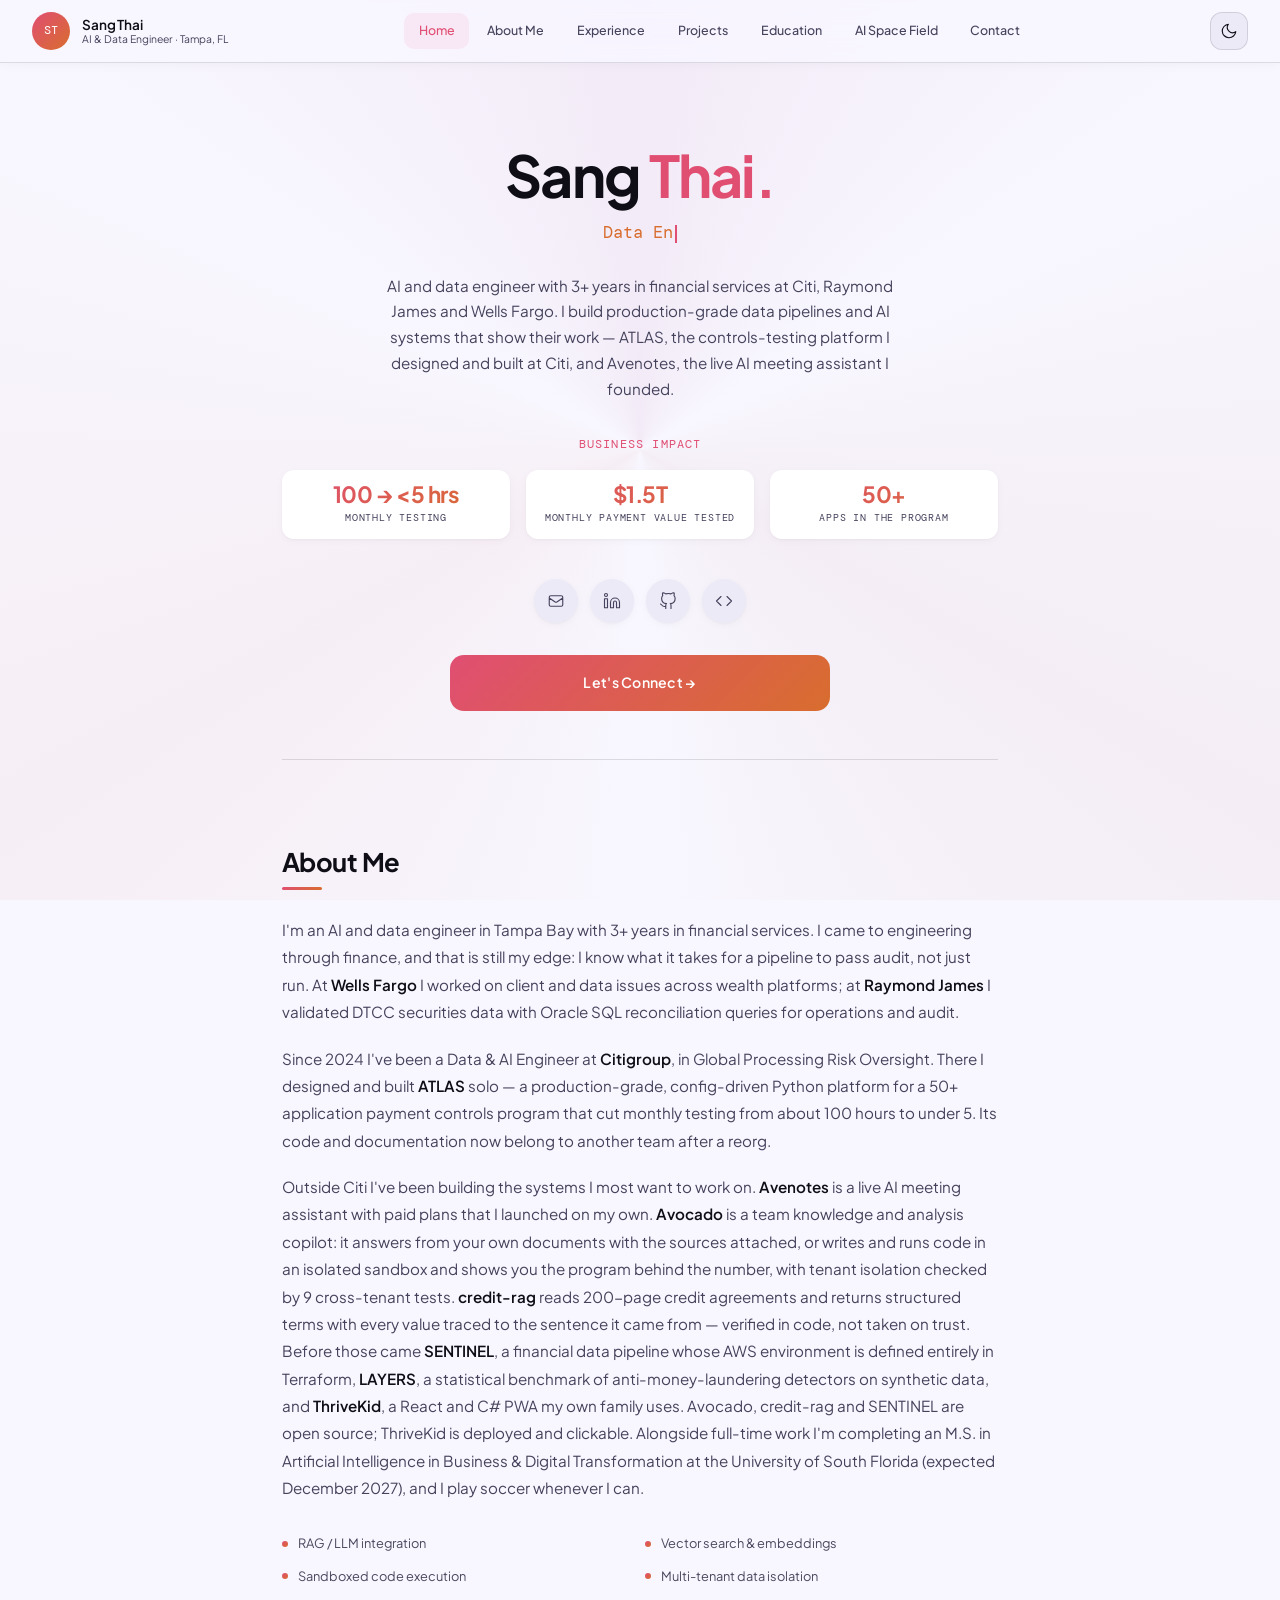
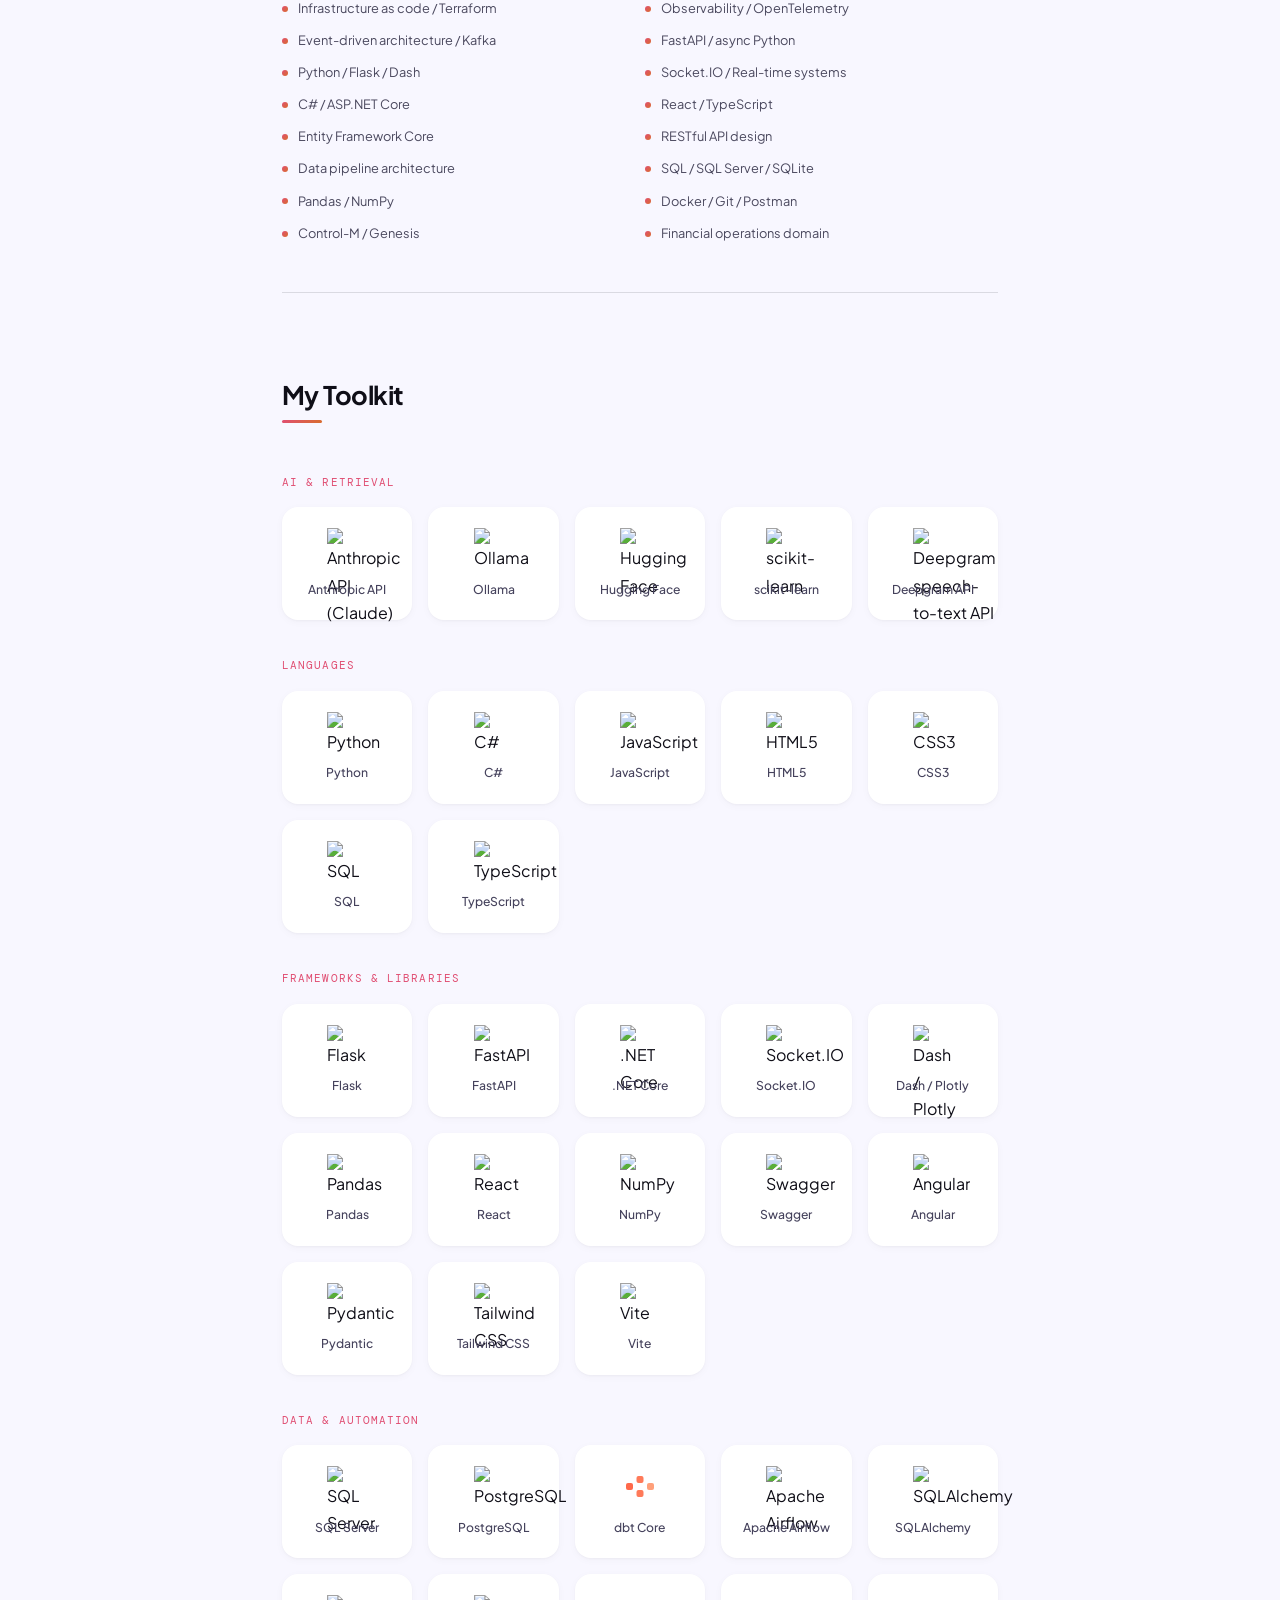
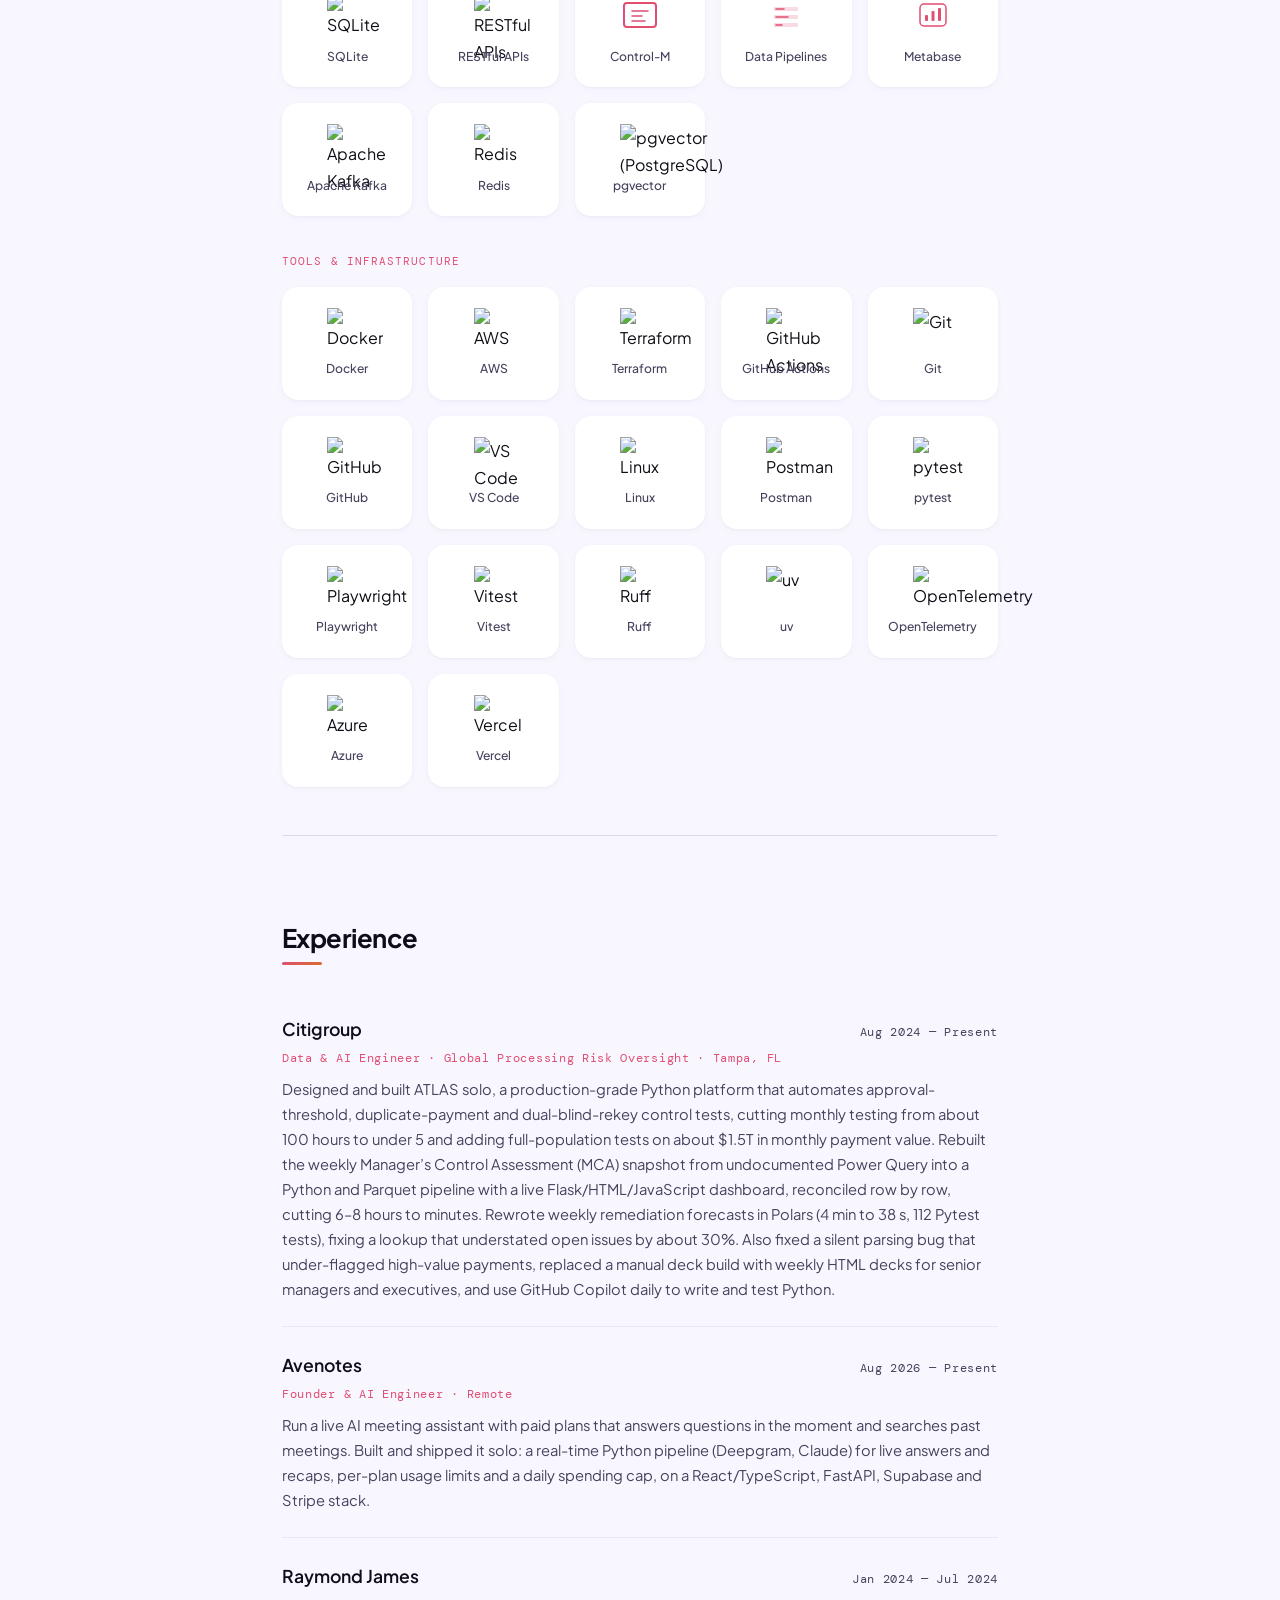
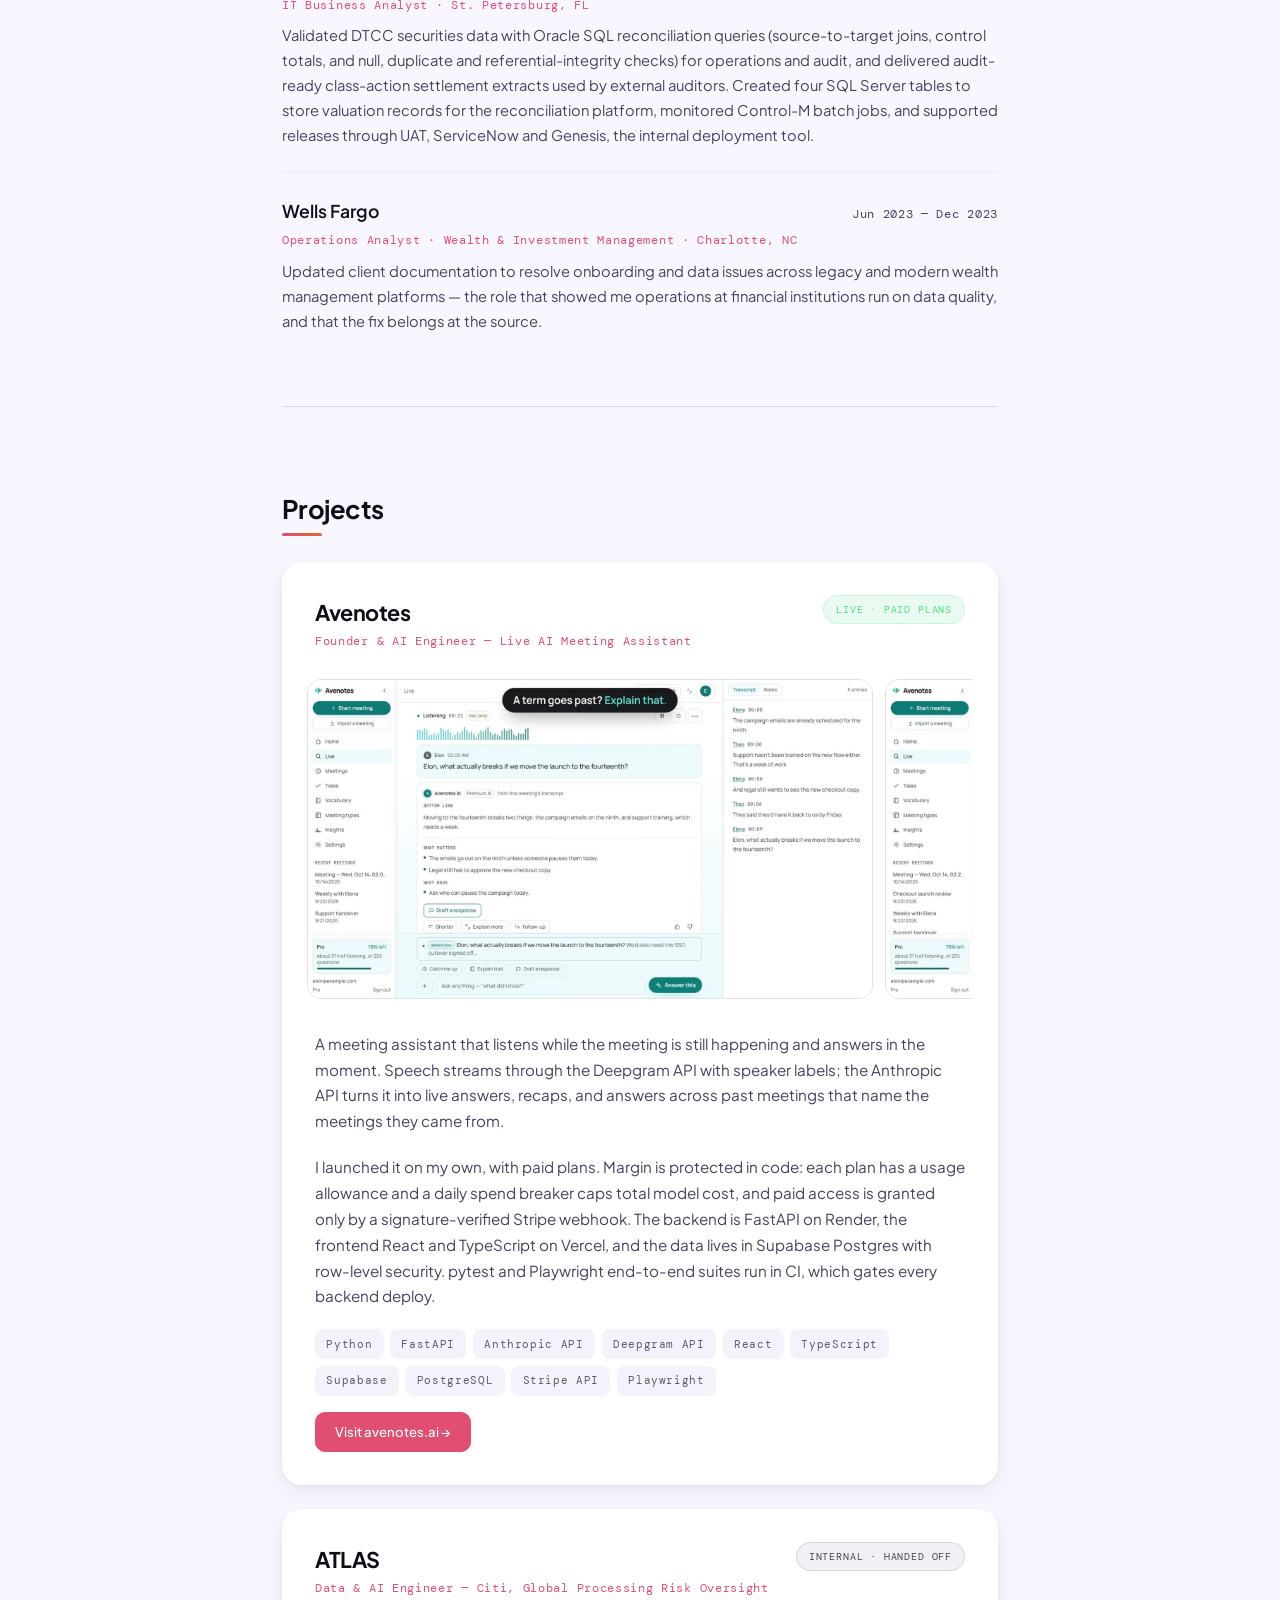
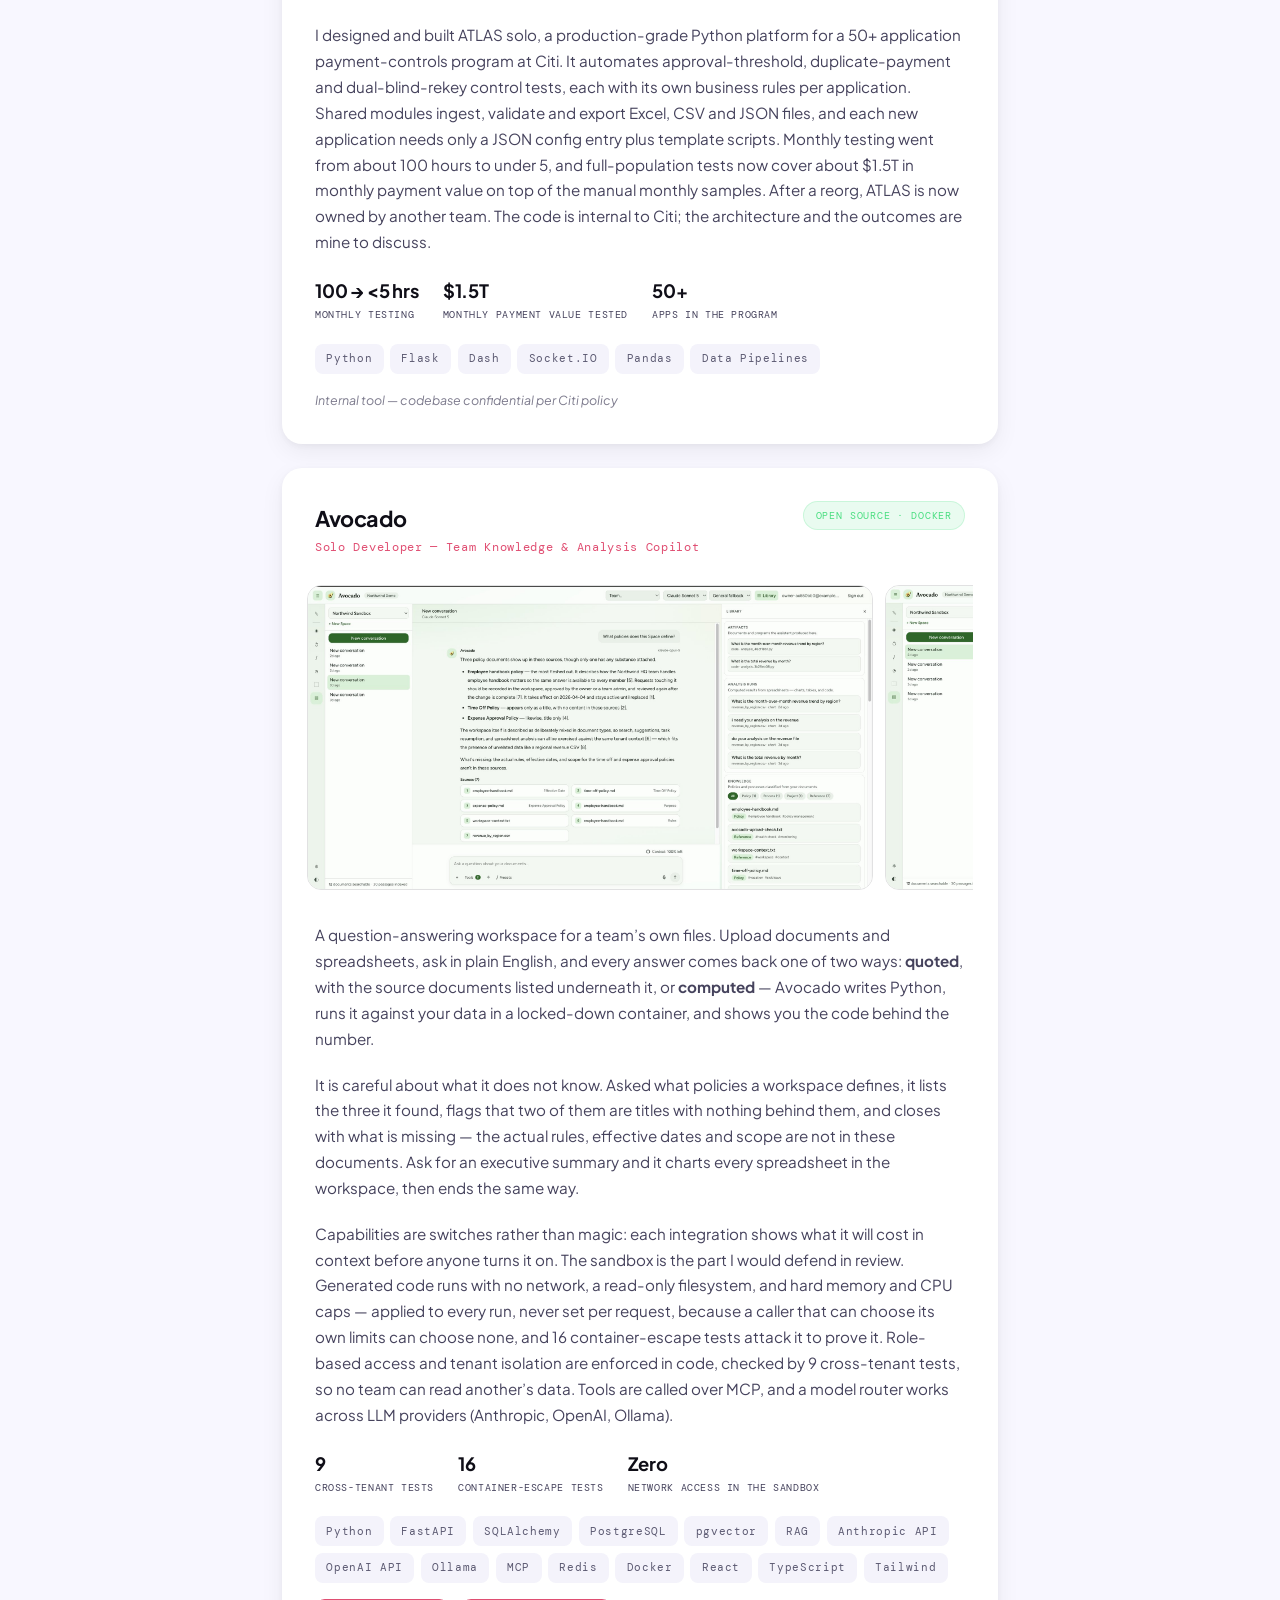
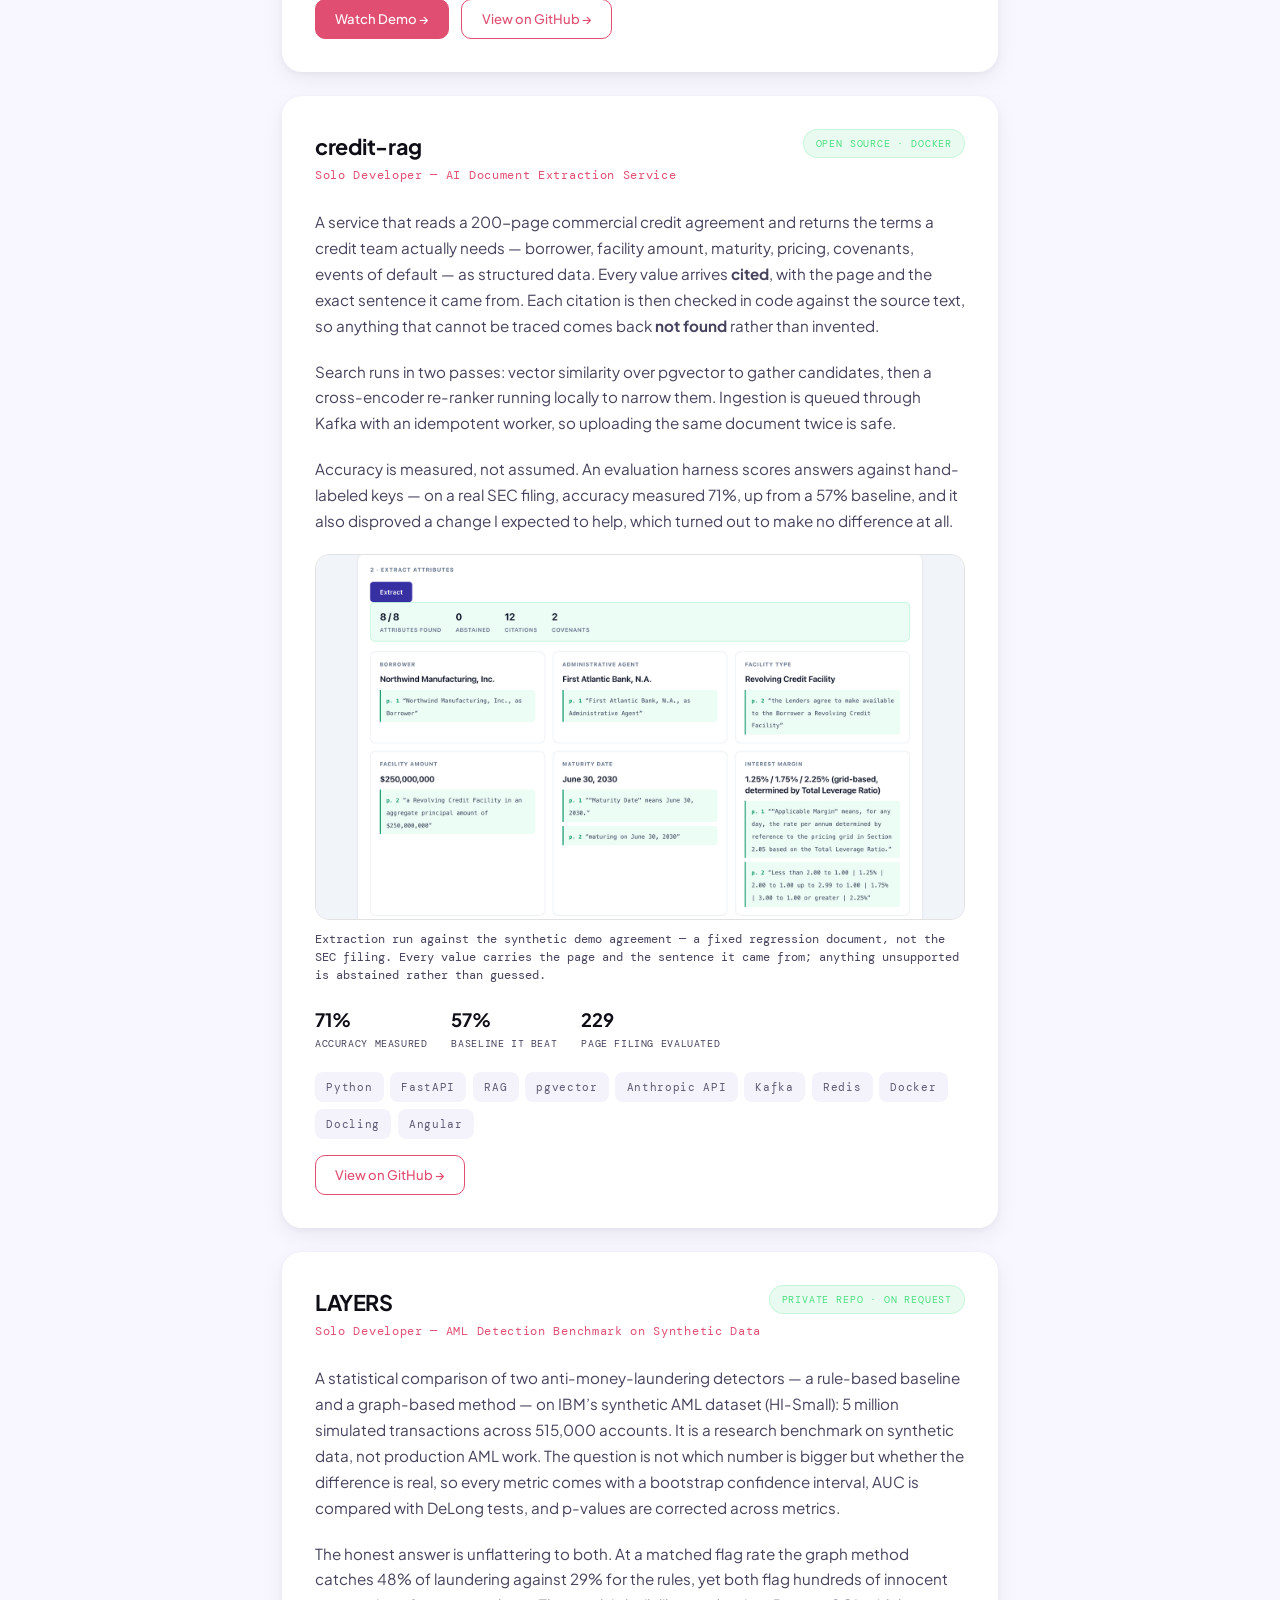
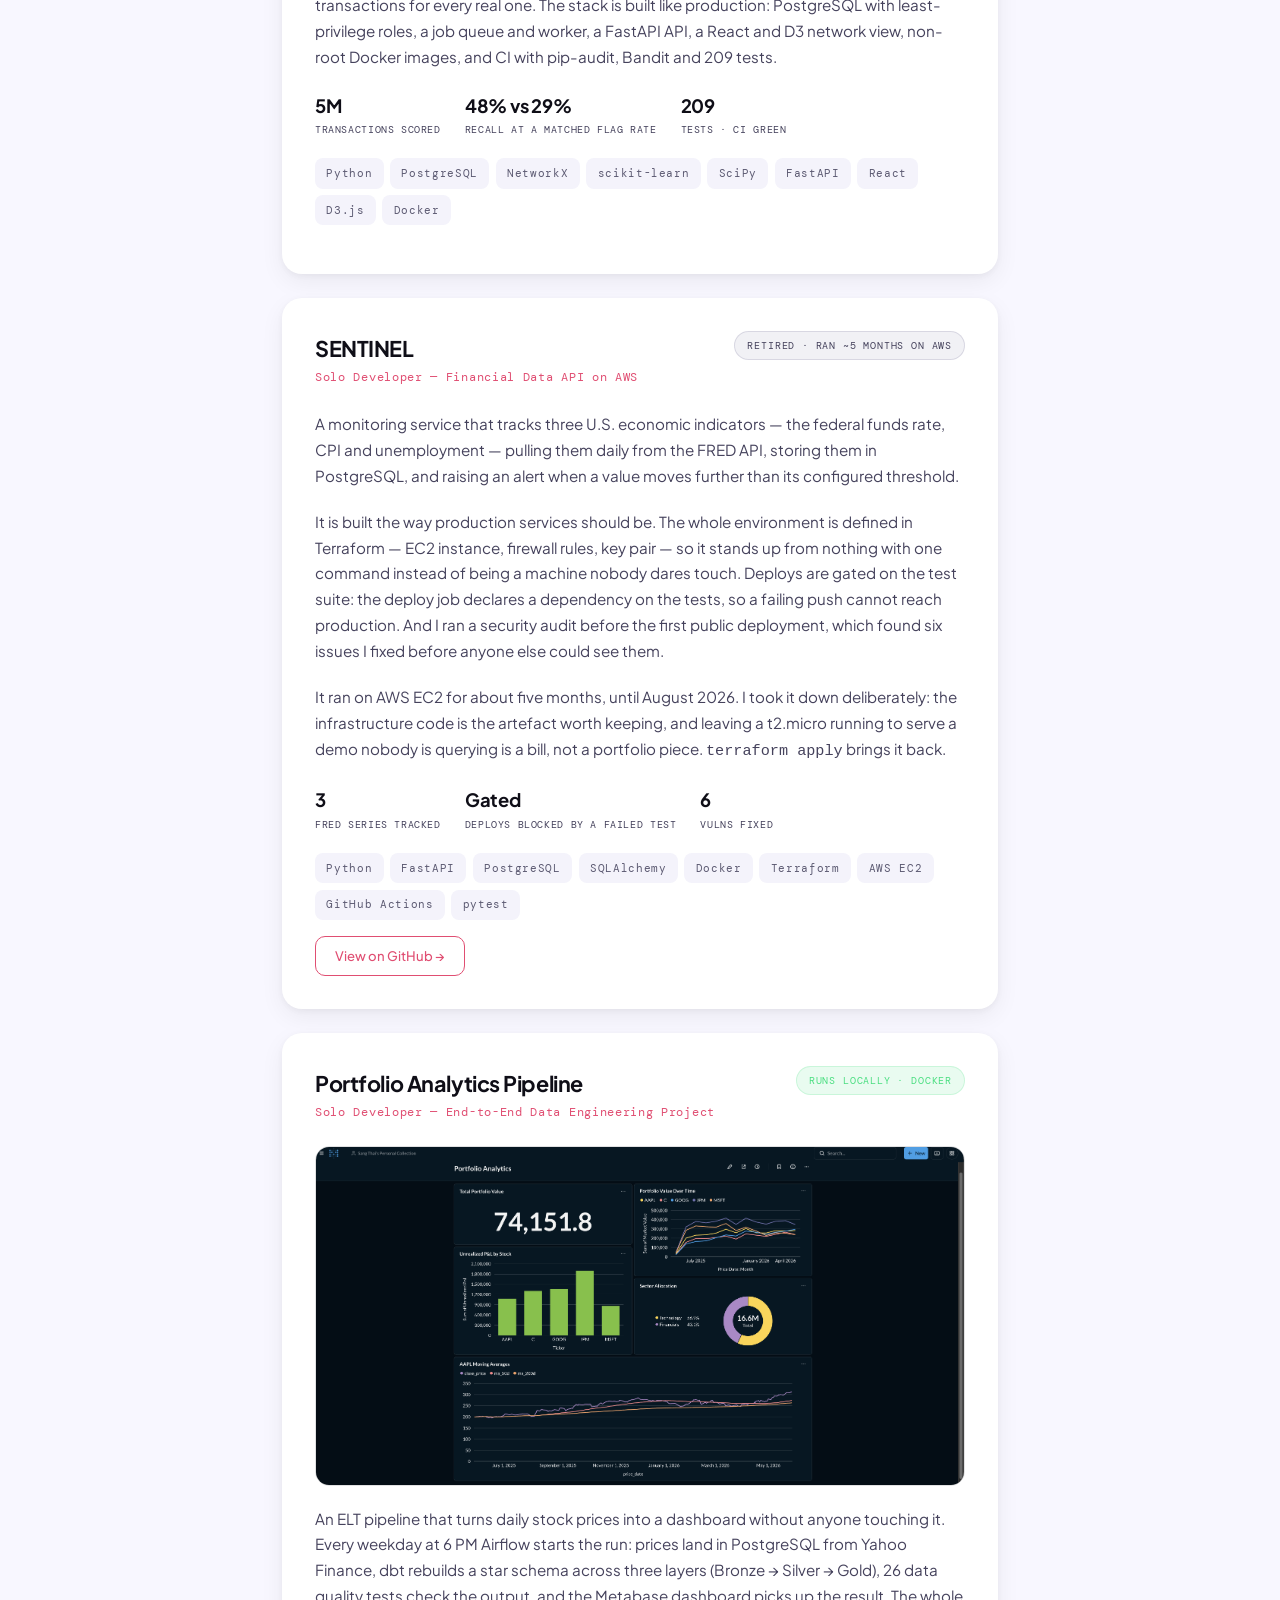
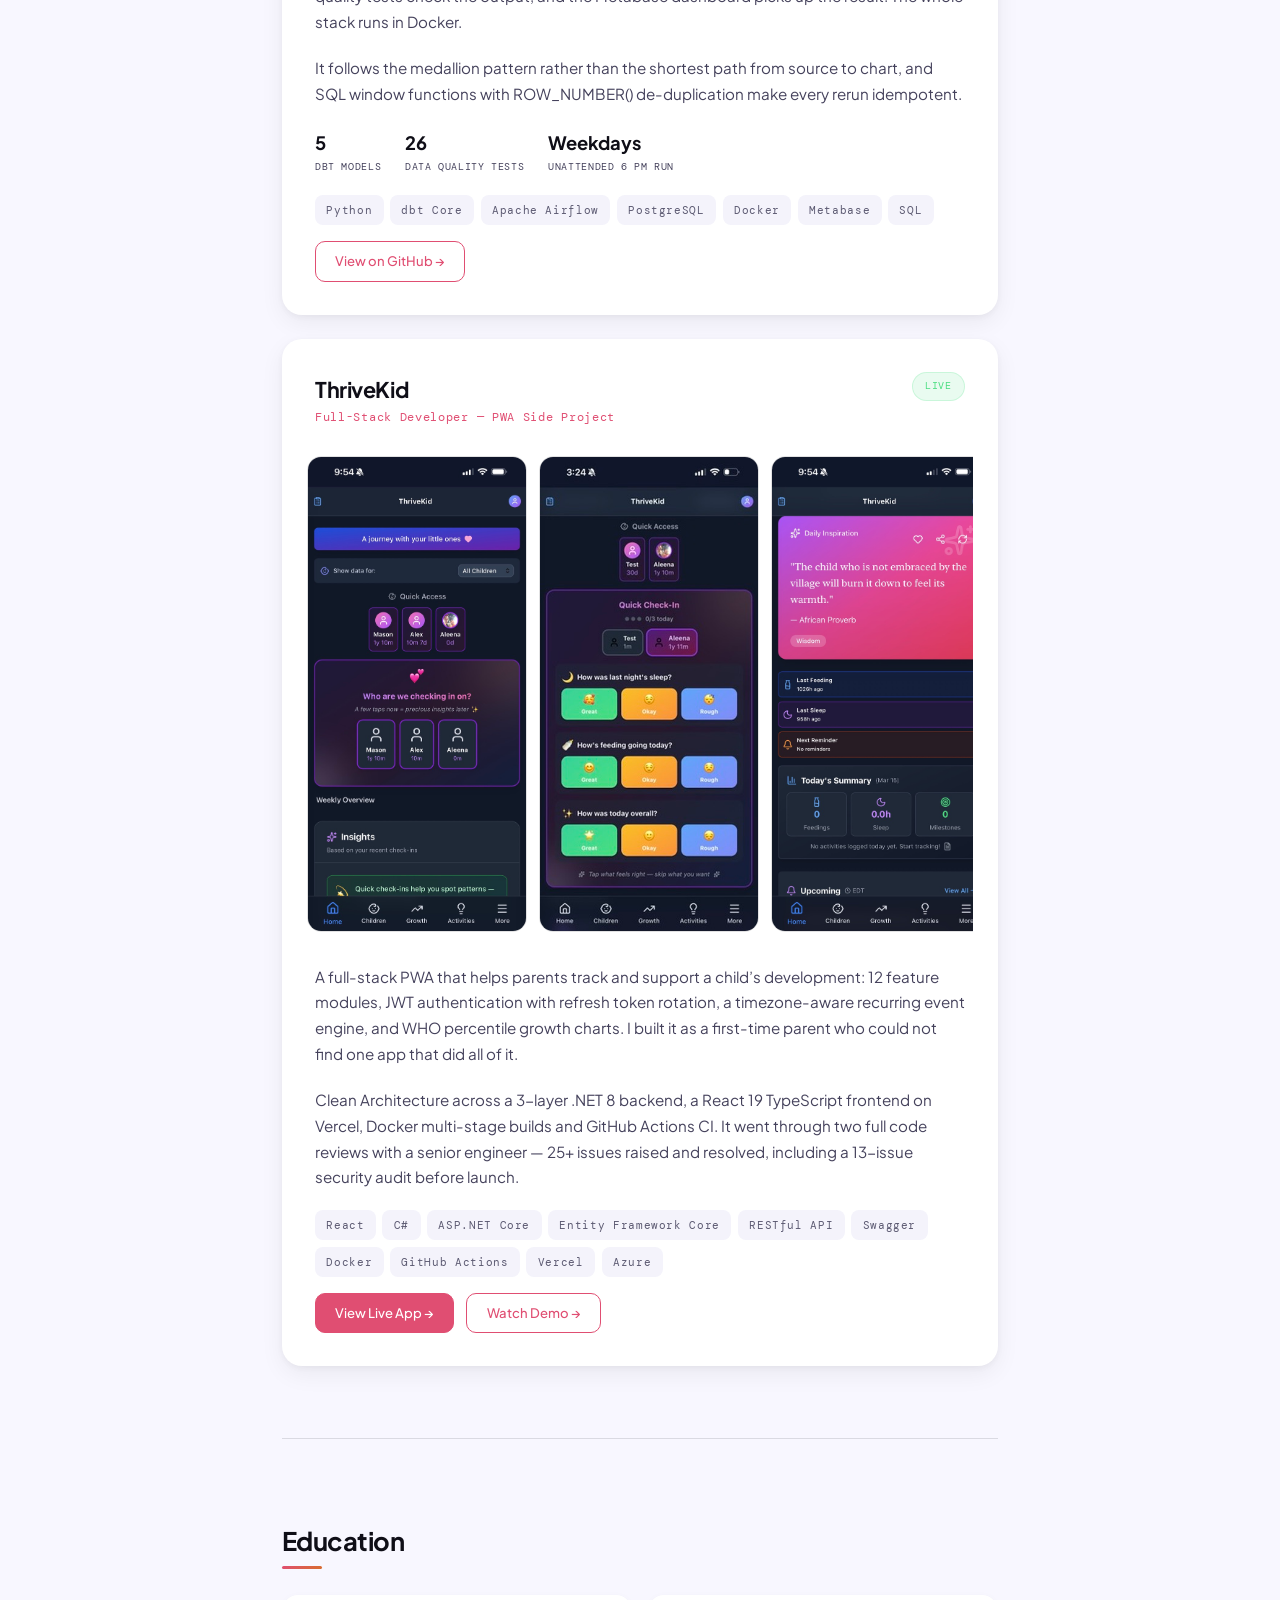
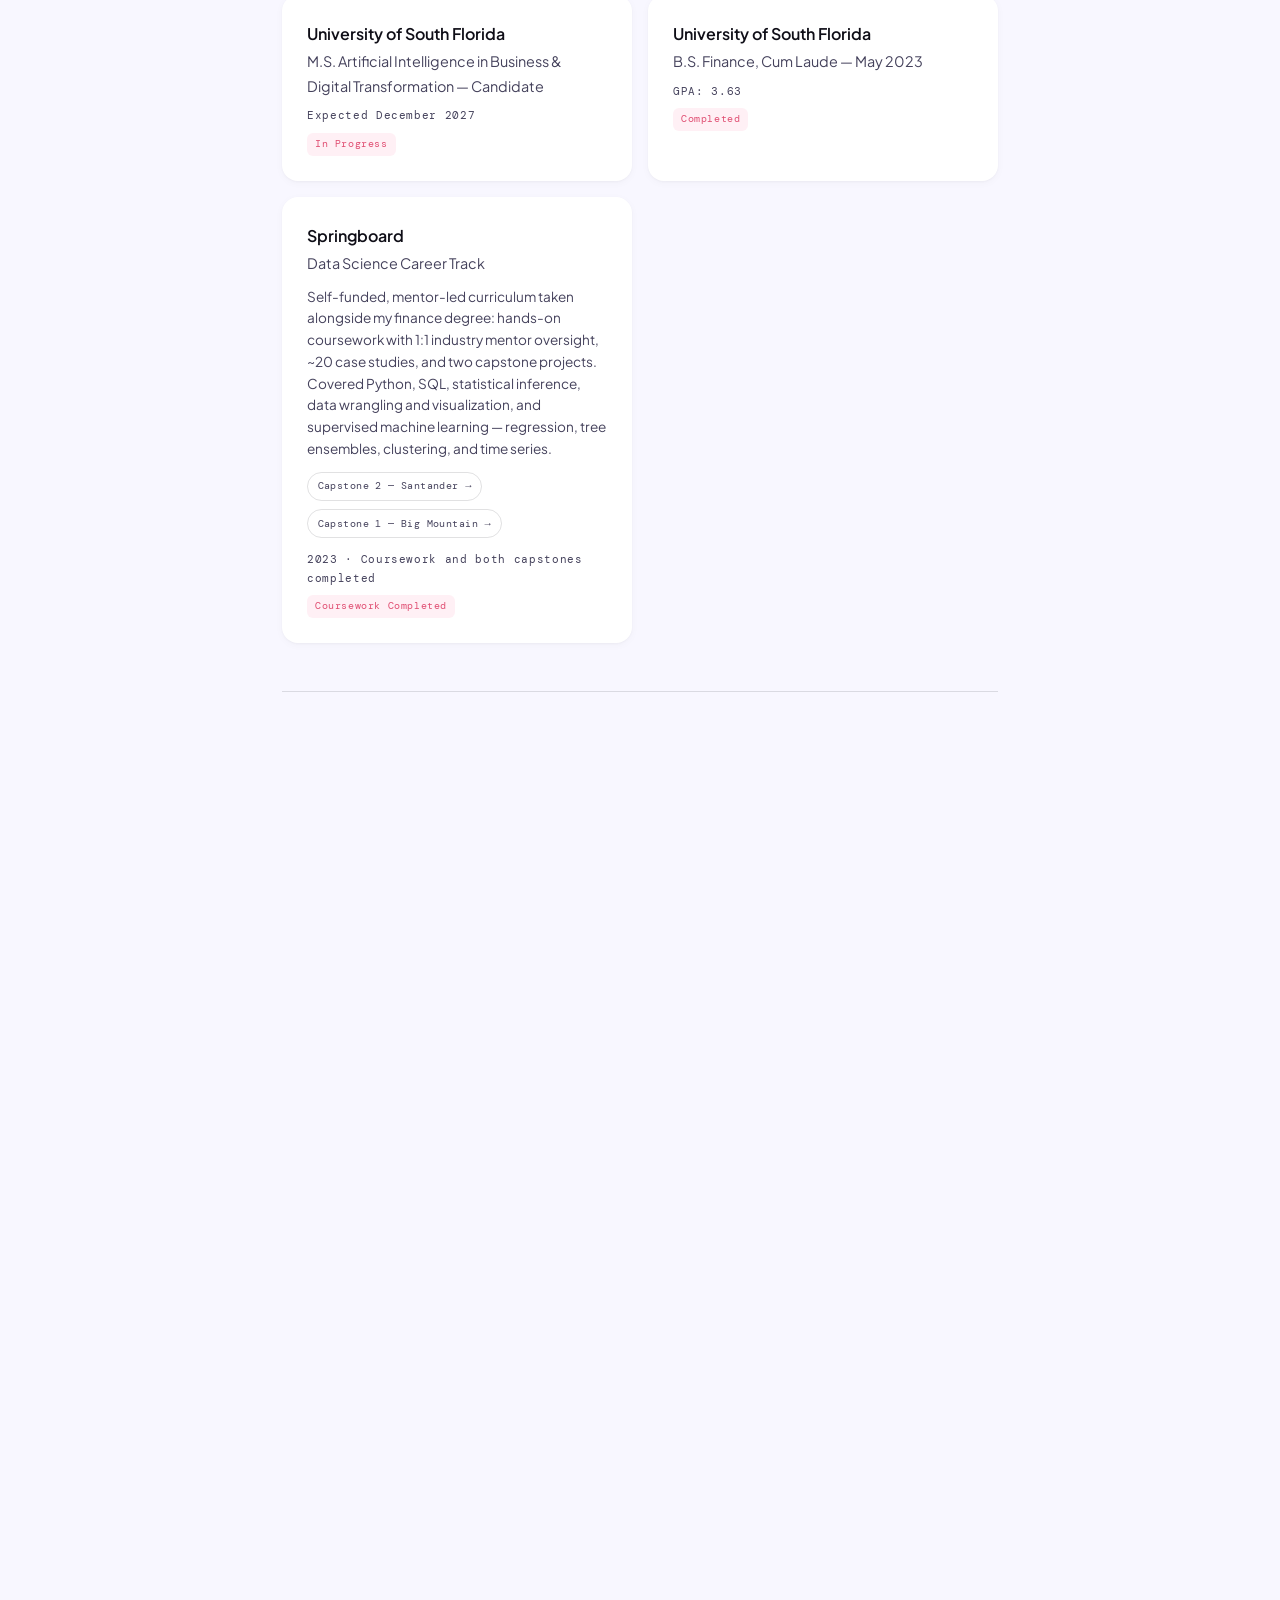
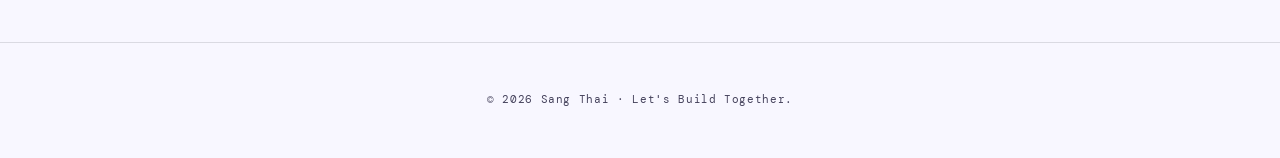
==== commit 2ecfe36c: "Line the site up with the Oct 22 resume Every claim on the home page now matches the v14 resume. - C" ====
--- a/index.html
+++ b/index.html
@@ -487,6 +487,7 @@
     }
     .status-live { background: rgba(74,222,128,0.12); color: #4ade80; border: 1px solid rgba(74,222,128,0.2); }
     .status-dev  { background: rgba(255,107,157,0.12); color: var(--accent); border: 1px solid rgba(255,107,157,0.2); }
+    .status-muted { background: rgba(139,137,168,0.12); color: var(--text-muted); border: 1px solid rgba(139,137,168,0.25); }
     .project-card__name {
       font-size: 1.35rem; font-weight: 700;
       letter-spacing: -0.02em;
@@ -886,6 +887,7 @@
     .contact-form__status--error { color: var(--accent); }
     @media (max-width: 480px) {
       .contact-form__row { flex-direction: column; gap: 0; }
+      .project-card__header { flex-direction: column-reverse; gap: 0.5rem; }
     }
 
     /* == FOOTER == */
@@ -1132,7 +1134,7 @@
         </div>
         <p class="intro__bio reveal-item">
           AI and data engineer with 3+ years in financial services at Citi,
-          Raymond James and Wells Fargo. I build production data pipelines and AI
+          Raymond James and Wells Fargo. I build production-grade data pipelines and AI
           systems that show their work &mdash; ATLAS, the controls-testing platform I
           designed and built at Citi, and Avenotes, the live AI meeting assistant
           I founded.
@@ -1141,16 +1143,16 @@
         <h3 class="intro__impact-heading reveal-item">Business Impact</h3>
         <div class="stats-row reveal-item">
           <div class="stat-block">
-            <div class="stat-block__number">&lt;5 hrs</div>
-            <div class="stat-block__label">Monthly Testing, Down from ~100</div>
+            <div class="stat-block__number">100 &rarr; &lt;5 hrs</div>
+            <div class="stat-block__label">Monthly Testing</div>
           </div>
           <div class="stat-block">
-            <div class="stat-block__number">~25M</div>
-            <div class="stat-block__label">Records / Month</div>
+            <div class="stat-block__number">$1.5T</div>
+            <div class="stat-block__label">Monthly Payment Value Tested</div>
           </div>
           <div class="stat-block">
-            <div class="stat-block__number">52</div>
-            <div class="stat-block__label">Apps in the Testing Program</div>
+            <div class="stat-block__number">50+</div>
+            <div class="stat-block__label">Apps in the Program</div>
           </div>
         </div>
 
@@ -1181,27 +1183,29 @@
             services. I came to engineering through finance, and that is still my edge:
             I know what it takes for a pipeline to pass audit, not just run. At
             <strong>Wells Fargo</strong> I worked on client and data issues across wealth
-            platforms; at <strong>Raymond James</strong> I wrote the Oracle SQL that
-            reconciled securities data against DTCC records.
+            platforms; at <strong>Raymond James</strong> I validated DTCC securities data
+            with Oracle SQL reconciliation queries for operations and audit.
           </p>
           <p class="reveal-item">
-            Since 2024 I've been at <strong>Citigroup</strong>, building automation for the
-            Operational Risk team. There I designed and built <strong>ATLAS</strong> on my own &mdash; a
-            config-driven Python platform for a 52-application payment controls testing
-            program that cut monthly testing from ~100 hours of manual work to under 5.
+            Since 2024 I've been a Data &amp; AI Engineer at <strong>Citigroup</strong>, in Global
+            Processing Risk Oversight. There I designed and built <strong>ATLAS</strong> solo &mdash; a
+            production-grade, config-driven Python platform for a 50+ application payment
+            controls program that cut monthly testing from about 100 hours to under 5.
+            Its code and documentation now belong to another team after a reorg.
           </p>
           <p class="reveal-item">
             Outside Citi I've been building the systems I most want to work on.
             <strong>Avenotes</strong> is a live AI meeting assistant with paid plans that I
             launched on my own. <strong>Avocado</strong> is a team knowledge and analysis copilot: it answers
             from your own documents with the sources attached, or writes and runs code in
-            an isolated sandbox and shows you the program behind the number.
+            an isolated sandbox and shows you the program behind the number, with
+            tenant isolation checked by 9 cross-tenant tests.
             <strong>credit-rag</strong> reads 200-page credit agreements and returns
             structured terms with every value traced to the sentence it came from &mdash;
             verified in code, not taken on trust. Before those came
             <strong>SENTINEL</strong>, a financial data pipeline whose AWS environment is
             defined entirely in Terraform, <strong>LAYERS</strong>, a statistical benchmark
-            of anti-money-laundering detectors, and <strong>ThriveKid</strong>, a React and C#
+            of anti-money-laundering detectors on synthetic data, and <strong>ThriveKid</strong>, a React and C#
             PWA my own family uses. Avocado, credit-rag and SENTINEL are open source;
             ThriveKid is deployed and clickable.
             Alongside full-time work I'm completing an M.S. in Artificial Intelligence in
@@ -1517,47 +1521,54 @@
 
         <div class="exp-item reveal-item">
           <div class="exp-item__header">
+            <span class="exp-item__company">Citigroup</span>
+            <span class="exp-item__date">Aug 2024 &mdash; Present</span>
+          </div>
+          <div class="exp-item__title">Data &amp; AI Engineer &middot; Global Processing Risk Oversight &middot; Tampa, FL</div>
+          <p class="exp-item__desc">
+            Designed and built ATLAS solo, a production-grade Python platform that automates
+            approval-threshold, duplicate-payment and dual-blind-rekey control tests, cutting
+            monthly testing from about 100 hours to under 5 and adding full-population tests
+            on about $1.5T in monthly payment value. Rebuilt the weekly Manager&rsquo;s Control
+            Assessment (MCA) snapshot from undocumented Power Query into a Python and Parquet
+            pipeline with a live Flask/HTML/JavaScript dashboard, reconciled row by row,
+            cutting 6&ndash;8 hours to minutes. Rewrote weekly remediation forecasts in Polars
+            (4 min to 38 s, 112 Pytest tests), fixing a lookup that understated open issues
+            by about 30%. Also fixed a silent parsing bug that under-flagged high-value
+            payments, replaced a manual deck build with weekly HTML decks for senior
+            managers and executives, and use GitHub Copilot daily to write and test Python.
+          </p>
+        </div>
+
+        <div class="exp-item reveal-item">
+          <div class="exp-item__header">
             <span class="exp-item__company">Avenotes</span>
             <span class="exp-item__date">Aug 2026 &mdash; Present</span>
           </div>
           <div class="exp-item__title">Founder &amp; AI Engineer &middot; Remote</div>
           <p class="exp-item__desc">
-            Launched a live AI meeting assistant with paid plans, built and shipped on my
-            own: real-time Deepgram transcription feeding the Anthropic API for live
-            answers, recaps and cited answers across past meetings, on FastAPI, React and
-            TypeScript, and Supabase Postgres, with Stripe billing.
+            Run a live AI meeting assistant with paid plans that answers questions in the
+            moment and searches past meetings. Built and shipped it solo: a real-time
+            Python pipeline (Deepgram, Claude) for live answers and recaps, per-plan usage
+            limits and a daily spending cap, on a React/TypeScript, FastAPI, Supabase and
+            Stripe stack.
           </p>
         </div>
 
         <div class="exp-item reveal-item">
           <div class="exp-item__header">
-            <span class="exp-item__company">Citigroup</span>
-            <span class="exp-item__date">Aug 2024 &mdash; Present</span>
-          </div>
-          <div class="exp-item__title">Operational Risk Analyst (Data &amp; Automation focus) &middot; Tampa, FL</div>
-          <p class="exp-item__desc">
-            Designed and built ATLAS on my own, outside my analyst role &mdash; a config-driven
-            Python and Flask platform that automates payment-control tests for a
-            52-application testing program, cutting monthly testing from ~100 hours to under 5.
-            Rebuilt a 6&ndash;8 hour weekly Power Query report as a Python pipeline that runs in
-            under 10 minutes, and cut row-matching errors in weekly remediation forecasts
-            from ~5% to 0% with a Polars pipeline gated by 112 tests.
-          </p>
-        </div>
-
-        <div class="exp-item reveal-item">
-          <div class="exp-item__header">
-            <span class="exp-item__company">Raymond James Financial</span>
+            <span class="exp-item__company">Raymond James</span>
             <span class="exp-item__date">Jan 2024 &mdash; Jul 2024</span>
           </div>
           <div class="exp-item__title">IT Business Analyst &middot; St. Petersburg, FL</div>
           <p class="exp-item__desc">
-            Executed SQL-based validation and supported UAT workflows for DTCC data
-            pipelines &mdash; post-trade settlement data for U.S. securities markets.
-            Designed 4 relational schemas in SQL Server for Valuation Records datasets
-            and built process flows in Visio for stakeholder alignment. Used Control-M
-            for enterprise batch job scheduling and worked with Genesis &mdash; Jett AI's
-            GenAI-powered advisor for Control-M SaaS.
+            Validated DTCC securities data with Oracle SQL reconciliation queries
+            (source-to-target joins, control totals, and null, duplicate and
+            referential-integrity checks) for operations and audit, and delivered
+            audit-ready class-action settlement extracts used by external auditors.
+            Created four SQL Server tables to store valuation records for the
+            reconciliation platform, monitored Control-M batch jobs, and supported
+            releases through UAT, ServiceNow and Genesis, the internal deployment tool.
           </p>
         </div>
 
@@ -1566,7 +1577,7 @@
             <span class="exp-item__company">Wells Fargo</span>
             <span class="exp-item__date">Jun 2023 &mdash; Dec 2023</span>
           </div>
-          <div class="exp-item__title">Wealth &amp; Investment Management Ops Analyst &middot; Charlotte, NC</div>
+          <div class="exp-item__title">Operations Analyst &middot; Wealth &amp; Investment Management &middot; Charlotte, NC</div>
           <p class="exp-item__desc">
             Updated client documentation to resolve onboarding and data issues across
             legacy and modern wealth management platforms &mdash; the role that showed me
@@ -1592,7 +1603,7 @@
           </div>
           <div class="screenshot-gallery screenshot-gallery--wide">
             <img src="images/avenotes-hero.jpg" alt="Avenotes during a live meeting: a question is asked and Avenotes gives the bottom line, what matters and the next move from the meeting transcript." class="screenshot-gallery__img" loading="lazy" />
-            <img src="images/avenotes-memory.jpg" alt="Asking 'what did we decide last time?' mid-meeting: Avenotes answers from past meetings, citing the meeting and recap each point came from." class="screenshot-gallery__img" loading="lazy" />
+            <img src="images/avenotes-memory.jpg" alt="Asking 'what did we decide last time?' mid-meeting: Avenotes searches past meetings and names the meeting and recap each point came from." class="screenshot-gallery__img" loading="lazy" />
           </div>
           <p class="project-card__desc">
             A meeting assistant that listens while the meeting is still happening and
@@ -1630,36 +1641,36 @@
           <div class="project-card__header">
             <div>
               <div class="project-card__name">ATLAS</div>
-              <div class="project-card__role">Designed &amp; Built Solo &mdash; Citi, Operational Risk</div>
-            </div>
-            <span class="status-badge status-live">Internal &middot; Citi</span>
+              <div class="project-card__role">Data &amp; AI Engineer &mdash; Citi, Global Processing Risk Oversight</div>
+            </div>
+            <span class="status-badge status-muted">Internal &middot; Handed off</span>
           </div>
           <!-- Optional: Add a screenshot -->
           <!-- <img src="images/atlas-screenshot.png" alt="ATLAS dashboard screenshot" class="project-card__img" loading="lazy" /> -->
           <p class="project-card__desc">
-            A controls-testing platform for a 52-application global payments testing
-            program at Citi, checking ~25M records a month. I designed and built it
-            alone, outside my analyst role: a config-driven Python system that runs
-            Threshold Validation, Duplicate Detection and Dual Blind Rekey tests, each
-            with its own business rules per application. Shared modules ingest Excel,
-            CSV and JSON files, validate them and export the results, and a new
-            application onboards through a JSON config entry. Monthly testing went from
-            ~100 hours of manual work to under 5, and the output is audit evidence for
-            Citi&rsquo;s Manager Control Assessment. The code is internal to Citi; the
-            architecture and the outcomes are mine to discuss.
+            I designed and built ATLAS solo, a production-grade Python platform for a
+            50+ application payment-controls program at Citi. It automates
+            approval-threshold, duplicate-payment and dual-blind-rekey control tests,
+            each with its own business rules per application. Shared modules ingest,
+            validate and export Excel, CSV and JSON files, and each new application
+            needs only a JSON config entry plus template scripts. Monthly testing went
+            from about 100 hours to under 5, and full-population tests now cover about
+            $1.5T in monthly payment value on top of the manual monthly samples. After
+            a reorg, ATLAS is now owned by another team. The code is internal to Citi;
+            the architecture and the outcomes are mine to discuss.
           </p>
           <div class="impact-row">
             <div class="impact-item">
-              <span class="impact-item__num">&lt;5 hrs</span>
-              <span class="impact-item__label">Monthly Testing, Was ~100</span>
+              <span class="impact-item__num">100 &rarr; &lt;5 hrs</span>
+              <span class="impact-item__label">Monthly Testing</span>
             </div>
             <div class="impact-item">
-              <span class="impact-item__num">~25M</span>
-              <span class="impact-item__label">Records / Mo</span>
+              <span class="impact-item__num">$1.5T</span>
+              <span class="impact-item__label">Monthly Payment Value Tested</span>
             </div>
             <div class="impact-item">
-              <span class="impact-item__num">52</span>
-              <span class="impact-item__label">Apps in Program</span>
+              <span class="impact-item__num">50+</span>
+              <span class="impact-item__label">Apps in the Program</span>
             </div>
           </div>
           <div class="tags">
@@ -1710,17 +1721,20 @@
             would defend in review. Generated code runs with
             no network, a read-only filesystem, and hard memory and CPU caps &mdash; applied
             to every run, never set per request, because a caller that can choose its own
-            limits can choose none. Every query is scoped to one workspace in SQL, so no
-            team can read another&rsquo;s data.
+            limits can choose none, and 16 container-escape tests attack it to prove it.
+            Role-based access and tenant isolation are enforced in code, checked by 9
+            cross-tenant tests, so no team can read another&rsquo;s data. Tools are called
+            over MCP, and a model router works across LLM providers (Anthropic, OpenAI,
+            Ollama).
           </p>
           <div class="impact-row">
             <div class="impact-item">
-              <span class="impact-item__num">757</span>
-              <span class="impact-item__label">Tests &middot; CI Green</span>
+              <span class="impact-item__num">9</span>
+              <span class="impact-item__label">Cross-Tenant Tests</span>
             </div>
             <div class="impact-item">
-              <span class="impact-item__num">110,064</span>
-              <span class="impact-item__label">Row Dataset, Computed In Full</span>
+              <span class="impact-item__num">16</span>
+              <span class="impact-item__label">Container-Escape Tests</span>
             </div>
             <div class="impact-item">
               <span class="impact-item__num">Zero</span>
@@ -1776,7 +1790,8 @@
           </p>
           <p class="project-card__desc">
             Accuracy is measured, not assumed. An evaluation harness scores answers
-            against hand-labeled keys &mdash; it took a real SEC filing from 57% to 71%, and
+            against hand-labeled keys &mdash; on a real SEC filing, accuracy measured 71%, up
+            from a 57% baseline, and
             it also disproved a change I expected to help, which turned out to make no
             difference at all.
           </p>
@@ -1792,16 +1807,16 @@
           </figure>
           <div class="impact-row">
             <div class="impact-item">
+              <span class="impact-item__num">71%</span>
+              <span class="impact-item__label">Accuracy Measured</span>
+            </div>
+            <div class="impact-item">
+              <span class="impact-item__num">57%</span>
+              <span class="impact-item__label">Baseline It Beat</span>
+            </div>
+            <div class="impact-item">
               <span class="impact-item__num">229</span>
               <span class="impact-item__label">Page Filing Evaluated</span>
-            </div>
-            <div class="impact-item">
-              <span class="impact-item__num">100%</span>
-              <span class="impact-item__label">Values Cited or Abstained</span>
-            </div>
-            <div class="impact-item">
-              <span class="impact-item__num">64</span>
-              <span class="impact-item__label">Tests &middot; CI Green</span>
             </div>
           </div>
           <div class="tags">
@@ -1826,14 +1841,15 @@
           <div class="project-card__header">
             <div>
               <div class="project-card__name">LAYERS</div>
-              <div class="project-card__role">Solo Developer &mdash; Anti-Money-Laundering Detection Benchmark</div>
+              <div class="project-card__role">Solo Developer &mdash; AML Detection Benchmark on Synthetic Data</div>
             </div>
             <span class="status-badge status-live">Private repo &middot; On request</span>
           </div>
           <p class="project-card__desc">
             A statistical comparison of two anti-money-laundering detectors &mdash; a
             rule-based baseline and a graph-based method &mdash; on IBM&rsquo;s synthetic AML
-            dataset: 5 million transactions across 515,000 accounts. The question is not
+            dataset (HI-Small): 5 million simulated transactions across 515,000 accounts.
+            It is a research benchmark on synthetic data, not production AML work. The question is not
             which number is bigger but whether the difference is real, so every metric
             comes with a bootstrap confidence interval, AUC is compared with DeLong
             tests, and p-values are corrected across metrics.
@@ -1878,9 +1894,9 @@
           <div class="project-card__header">
             <div>
               <div class="project-card__name">SENTINEL</div>
-              <div class="project-card__role">Solo Developer &mdash; Production Data Pipeline</div>
-            </div>
-            <span class="status-badge status-live">Open source &middot; Terraform</span>
+              <div class="project-card__role">Solo Developer &mdash; Financial Data API on AWS</div>
+            </div>
+            <span class="status-badge status-muted">Retired &middot; ran ~5 months on AWS</span>
           </div>
           <p class="project-card__desc">
             A monitoring service that tracks three U.S. economic indicators &mdash; the
@@ -1898,7 +1914,7 @@
             which found six issues I fixed before anyone else could see them.
           </p>
           <p class="project-card__desc">
-            It ran live on AWS for five months. I took it down deliberately: the
+            It ran on AWS EC2 for about five months, until August 2026. I took it down deliberately: the
             infrastructure code is the artefact worth keeping, and leaving a t2.micro
             running to serve a demo nobody is querying is a bill, not a portfolio piece.
             <code>terraform apply</code> brings it back.
@@ -1940,7 +1956,7 @@
               <div class="project-card__name">Portfolio Analytics Pipeline</div>
               <div class="project-card__role">Solo Developer &mdash; End-to-End Data Engineering Project</div>
             </div>
-            <span class="status-badge status-live">Open source &middot; Docker</span>
+            <span class="status-badge status-live">Runs locally &middot; Docker</span>
           </div>
           <img src="images/portfolio_analysis.png" alt="Portfolio Analytics Dashboard" class="project-card__img">
           <p class="project-card__desc">
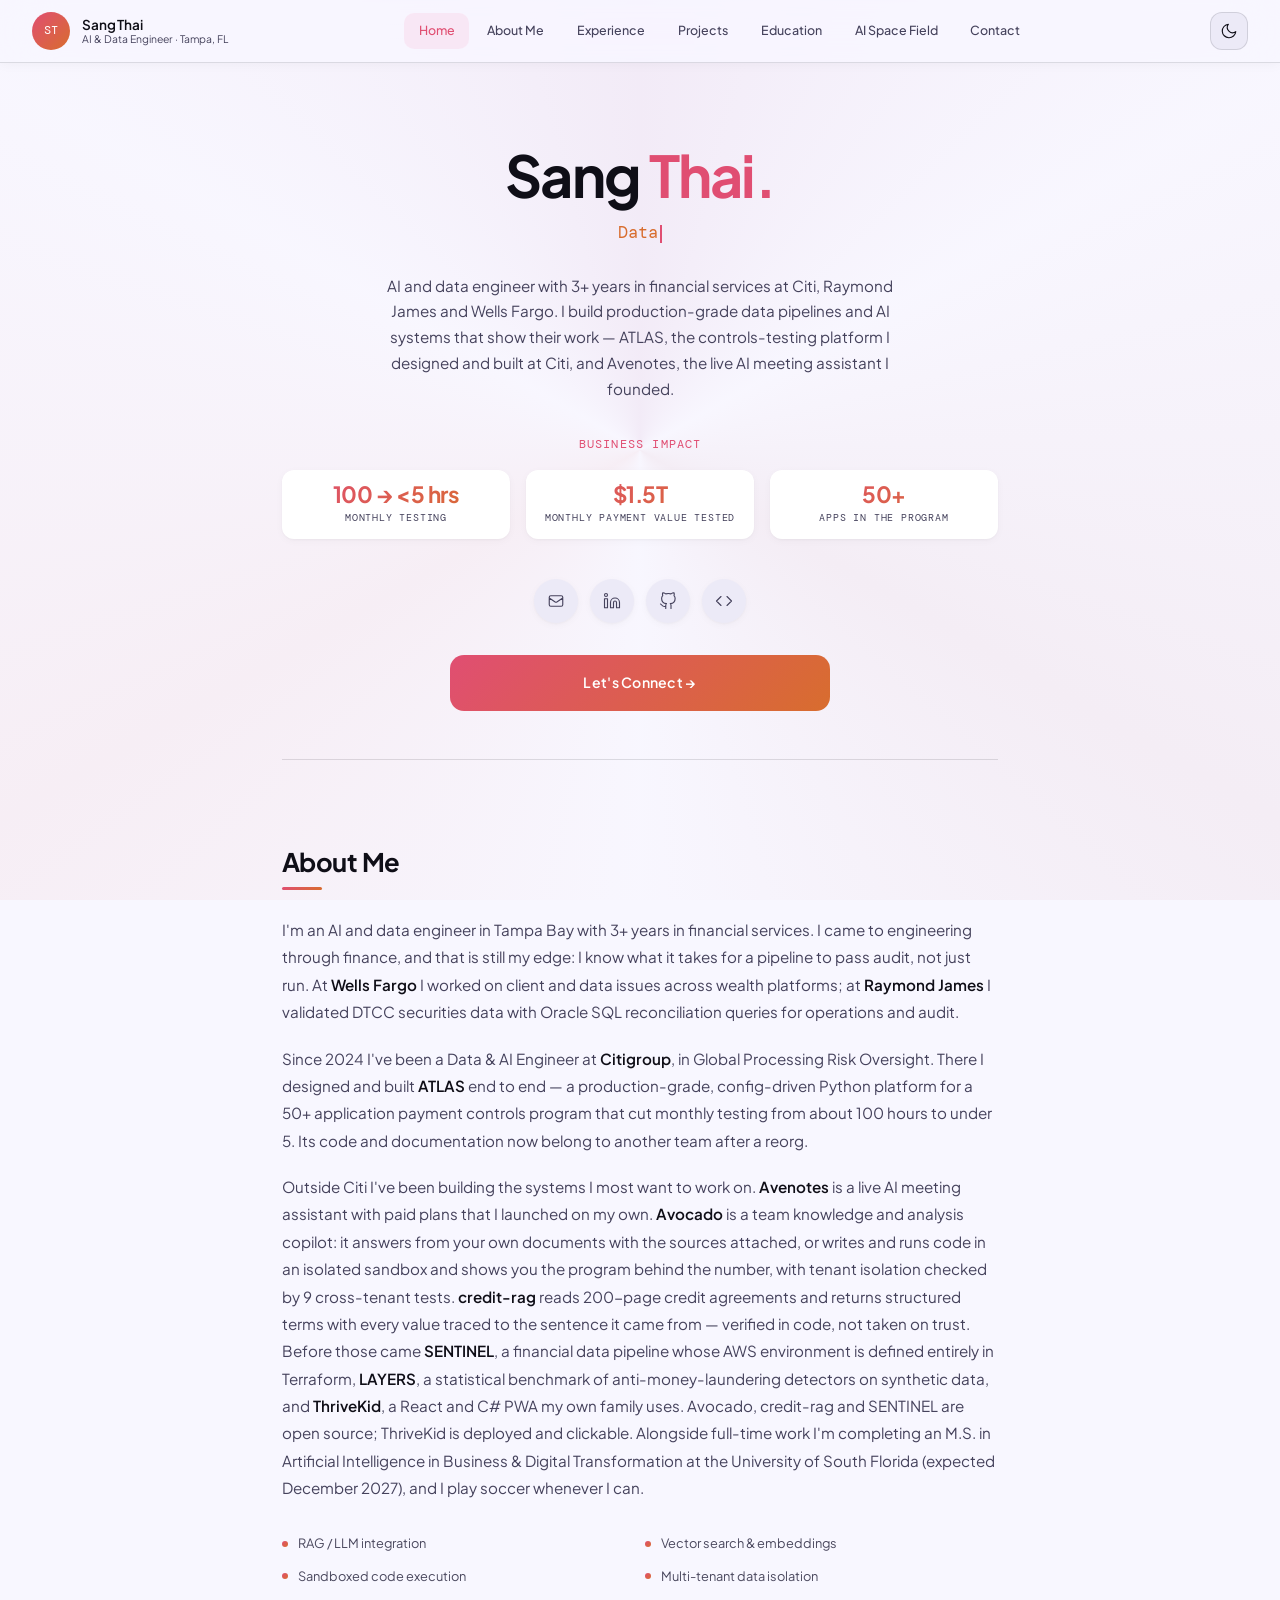
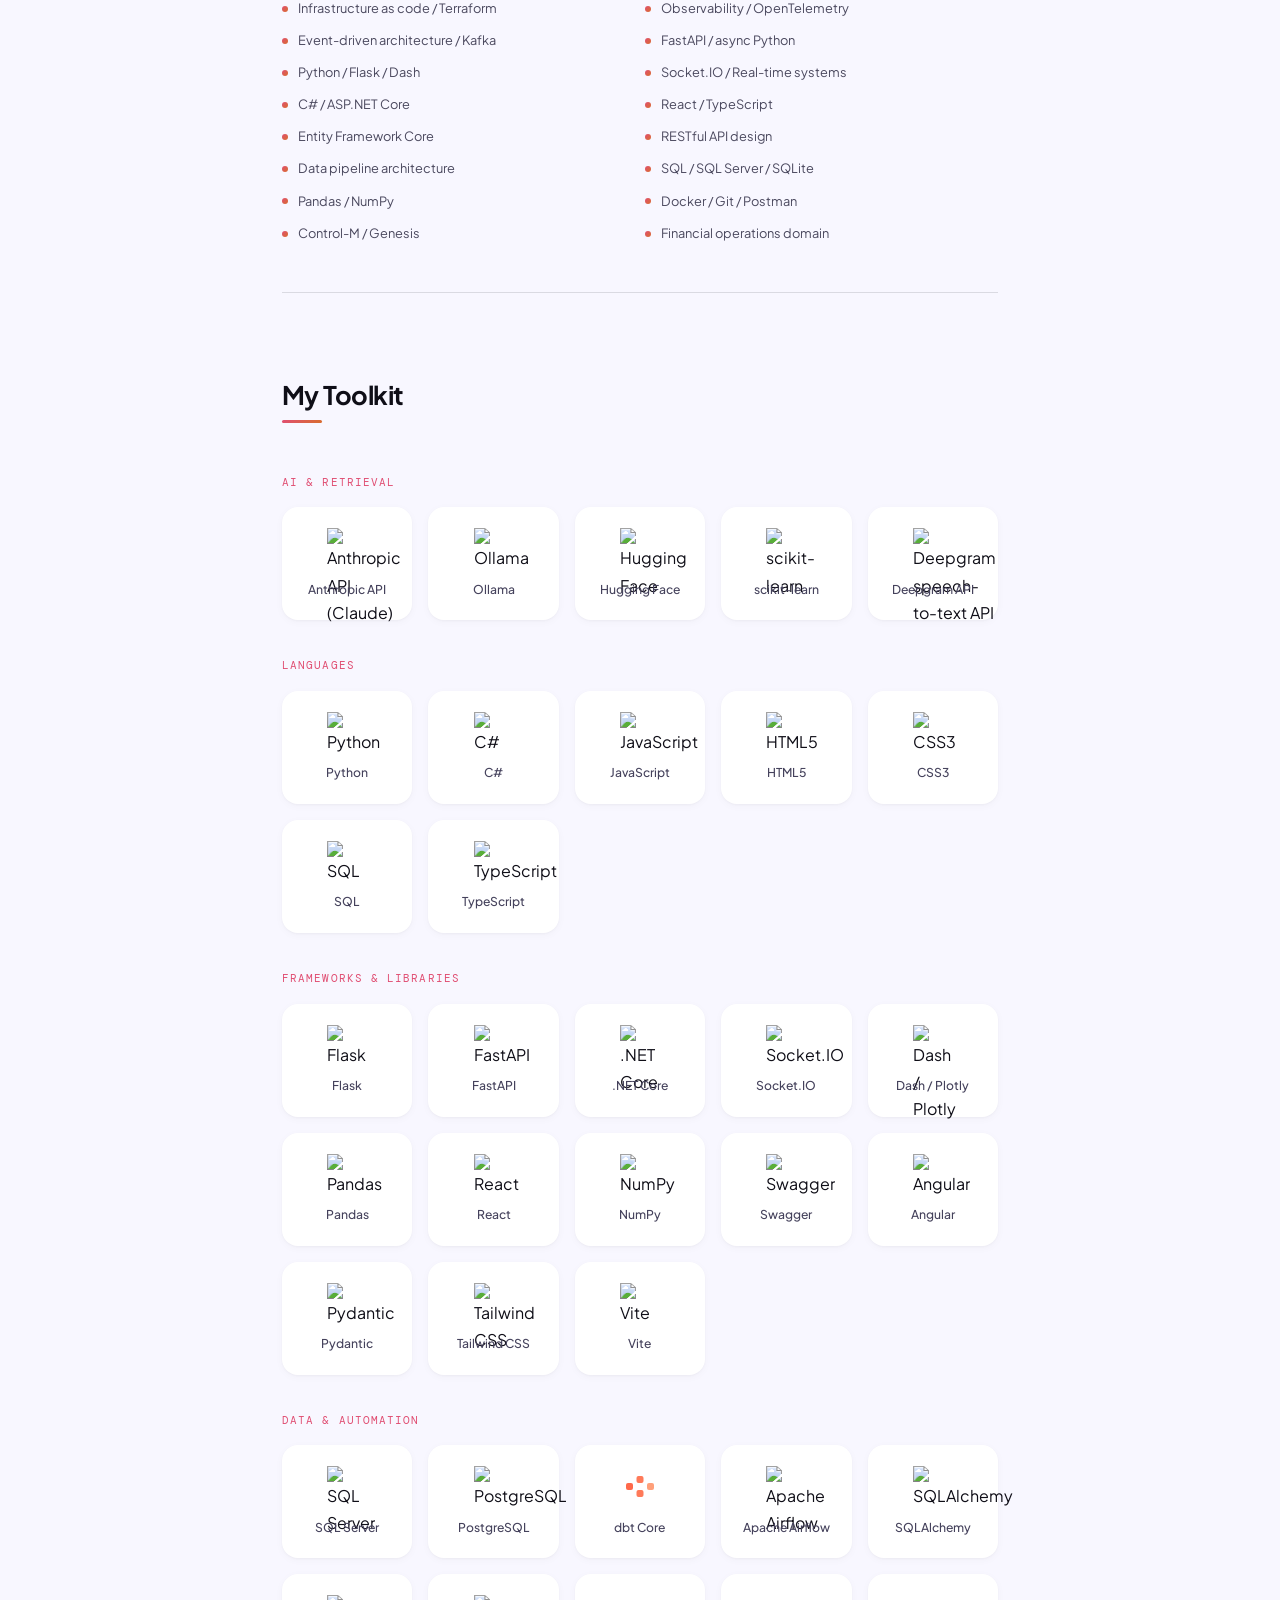
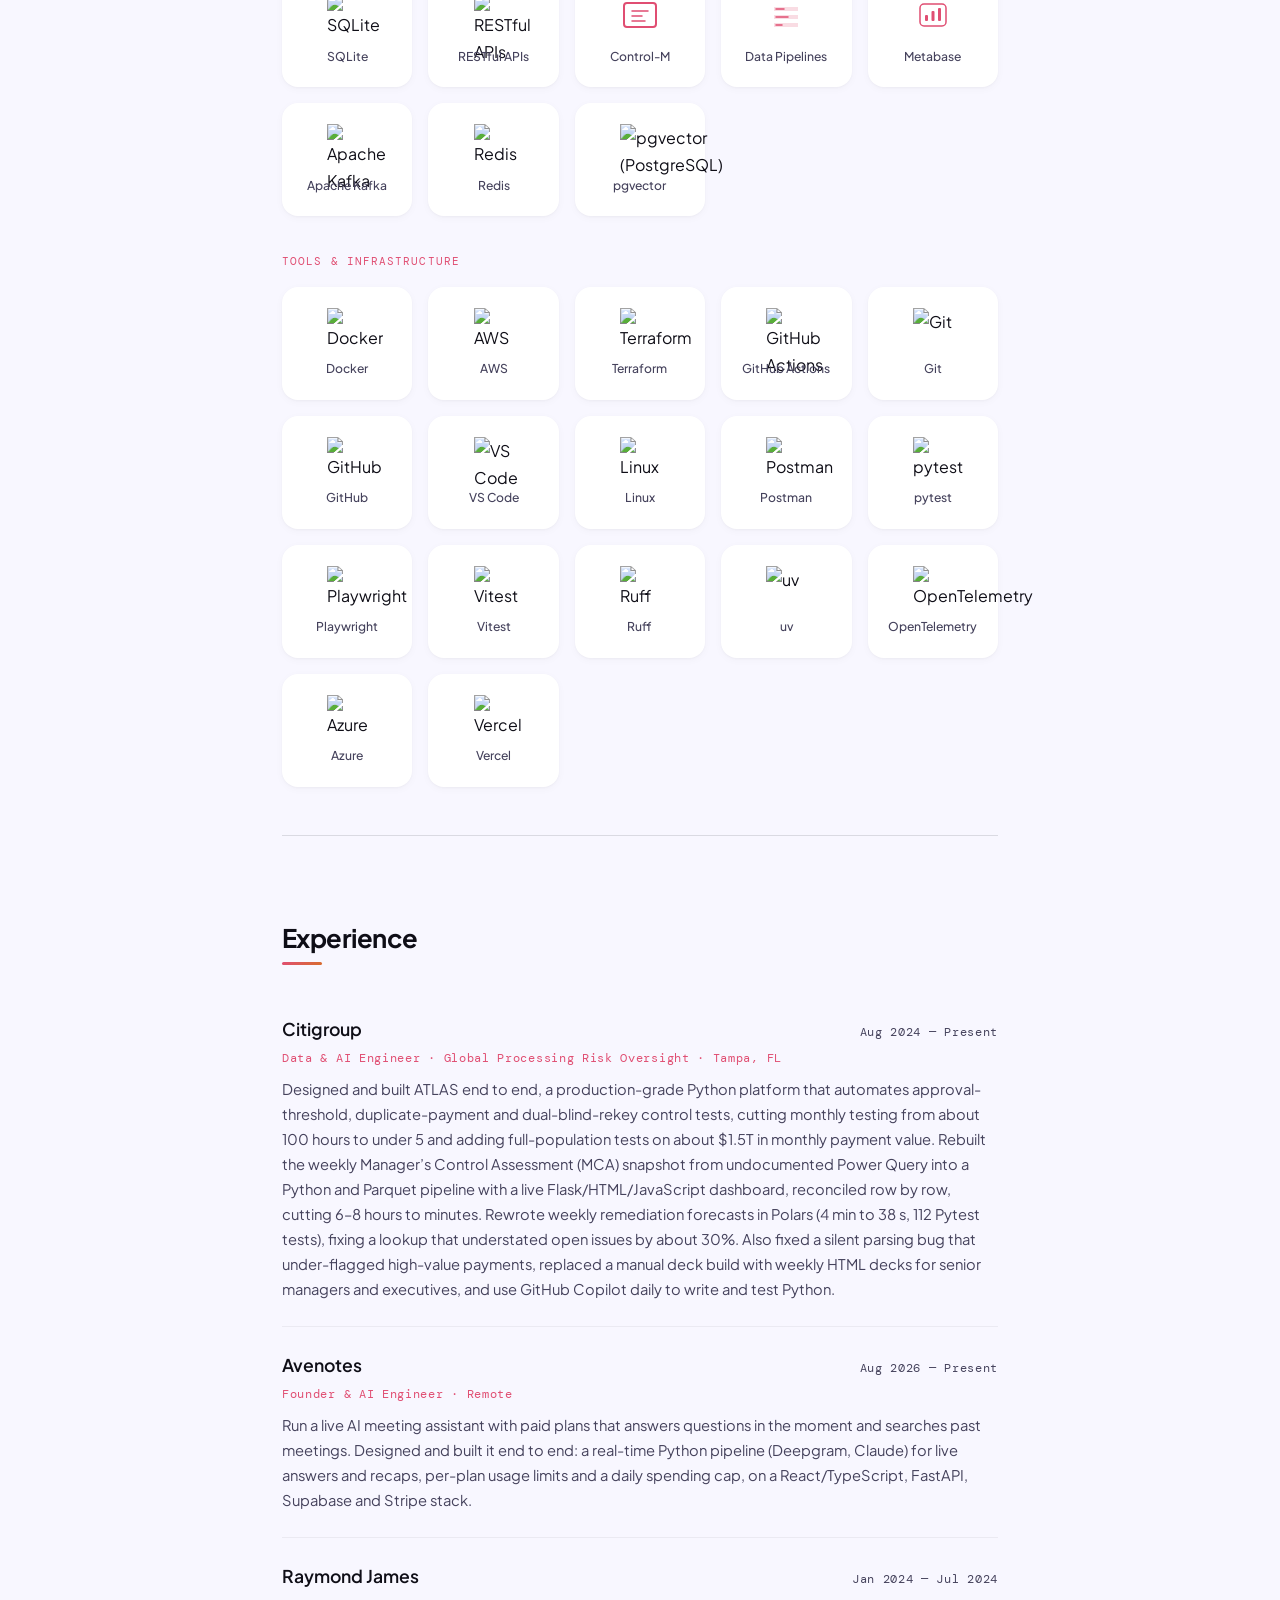
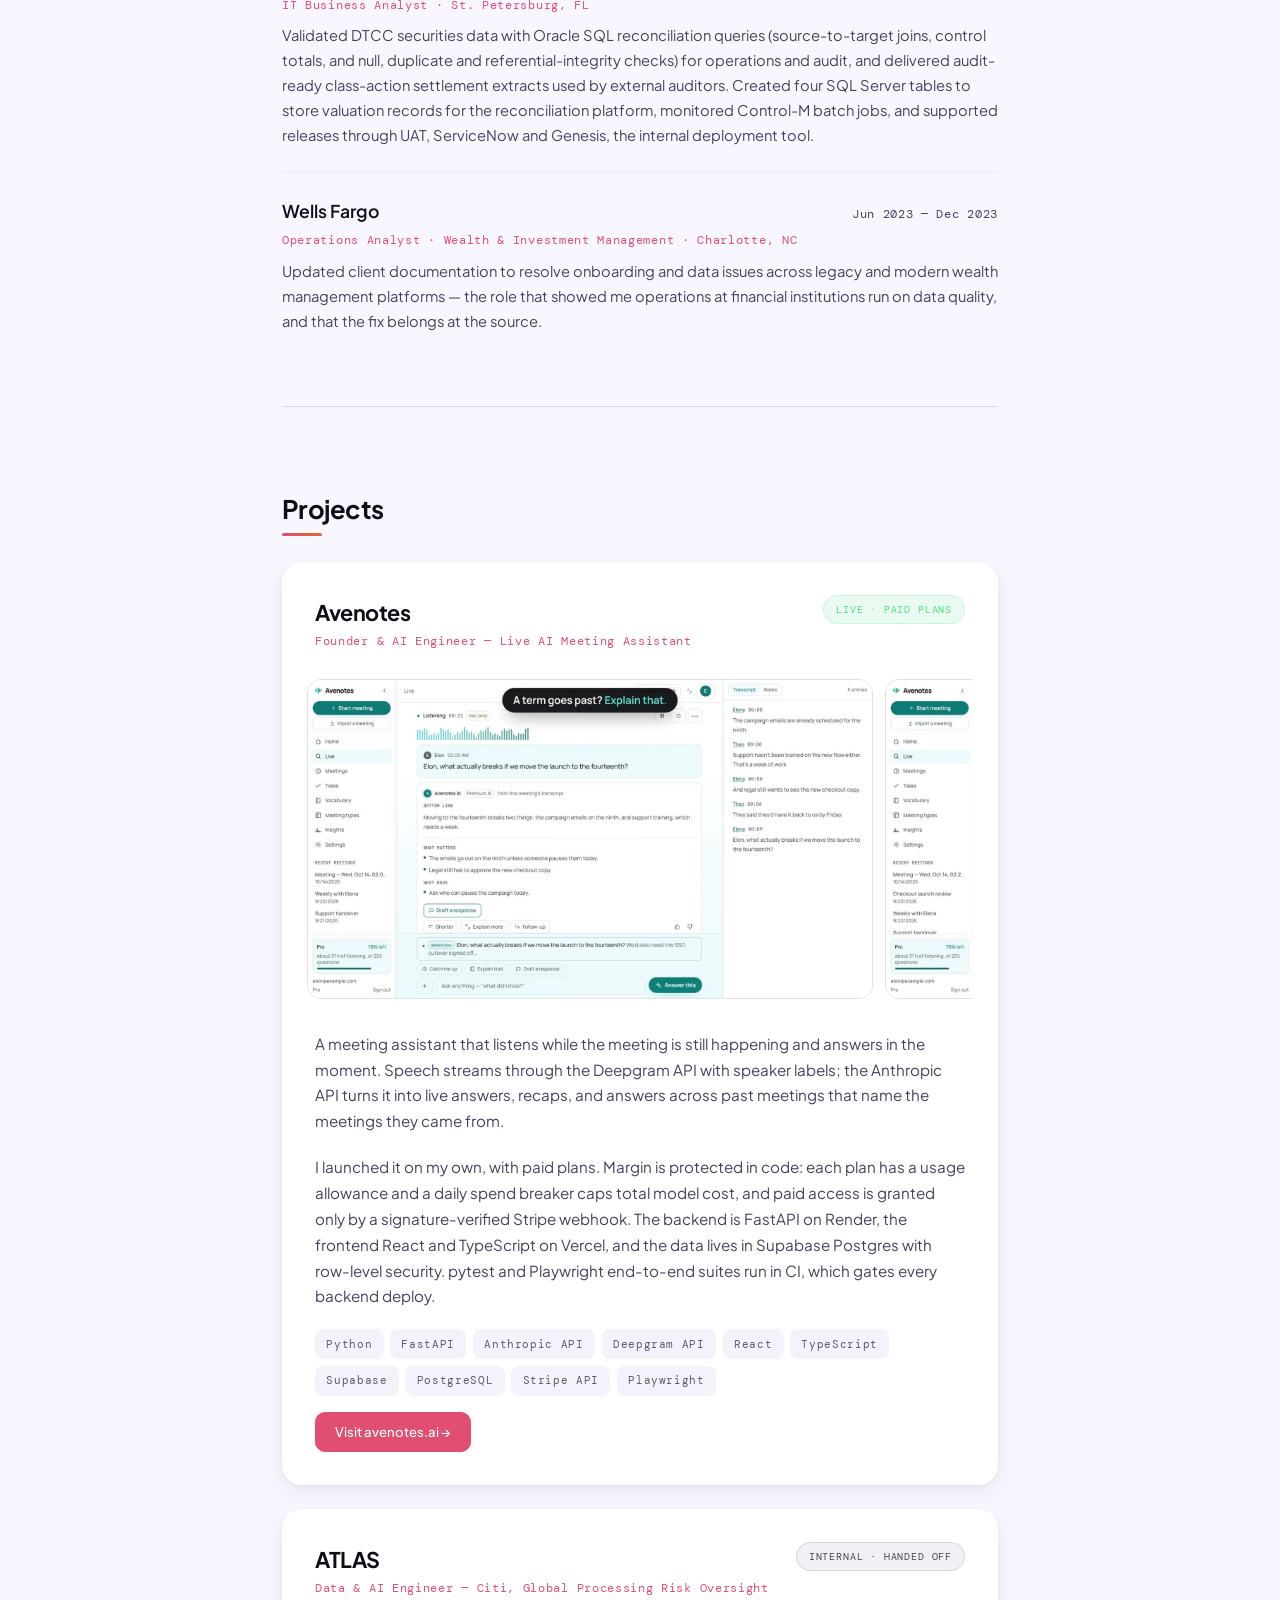
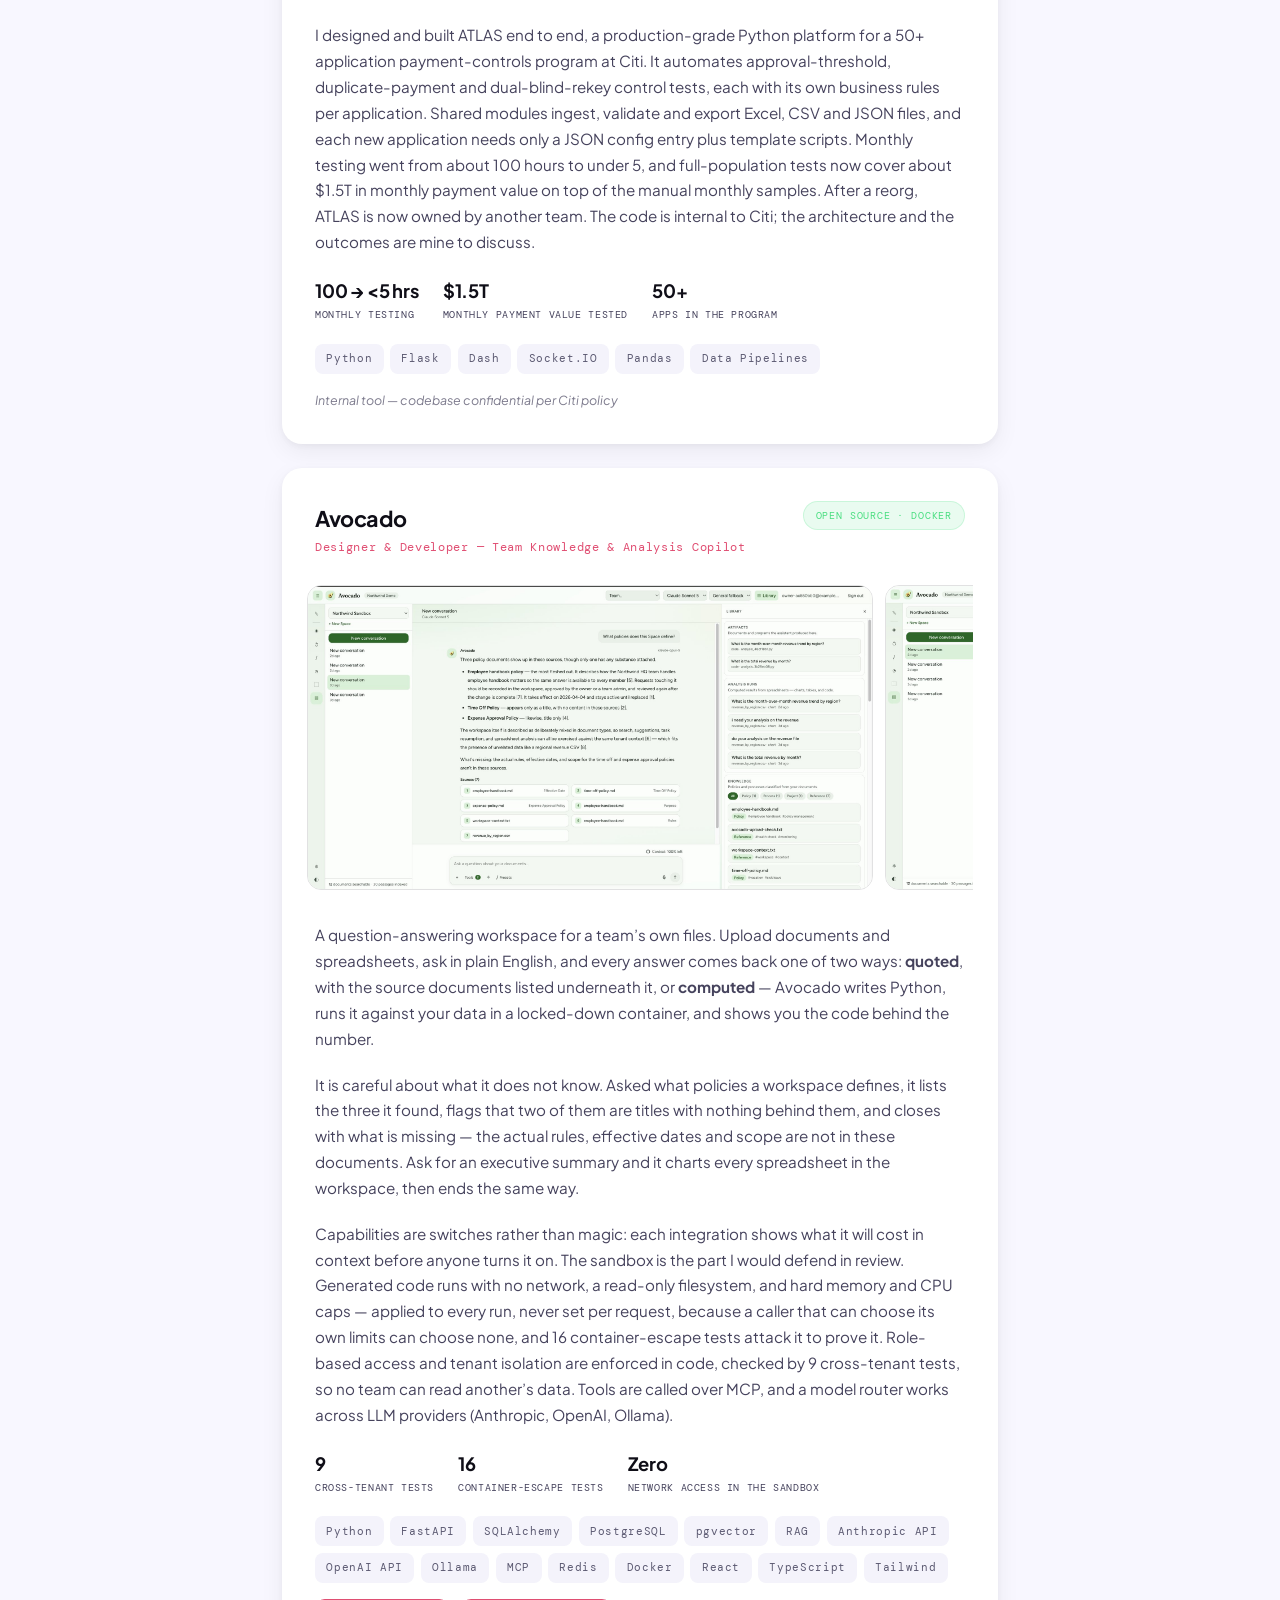
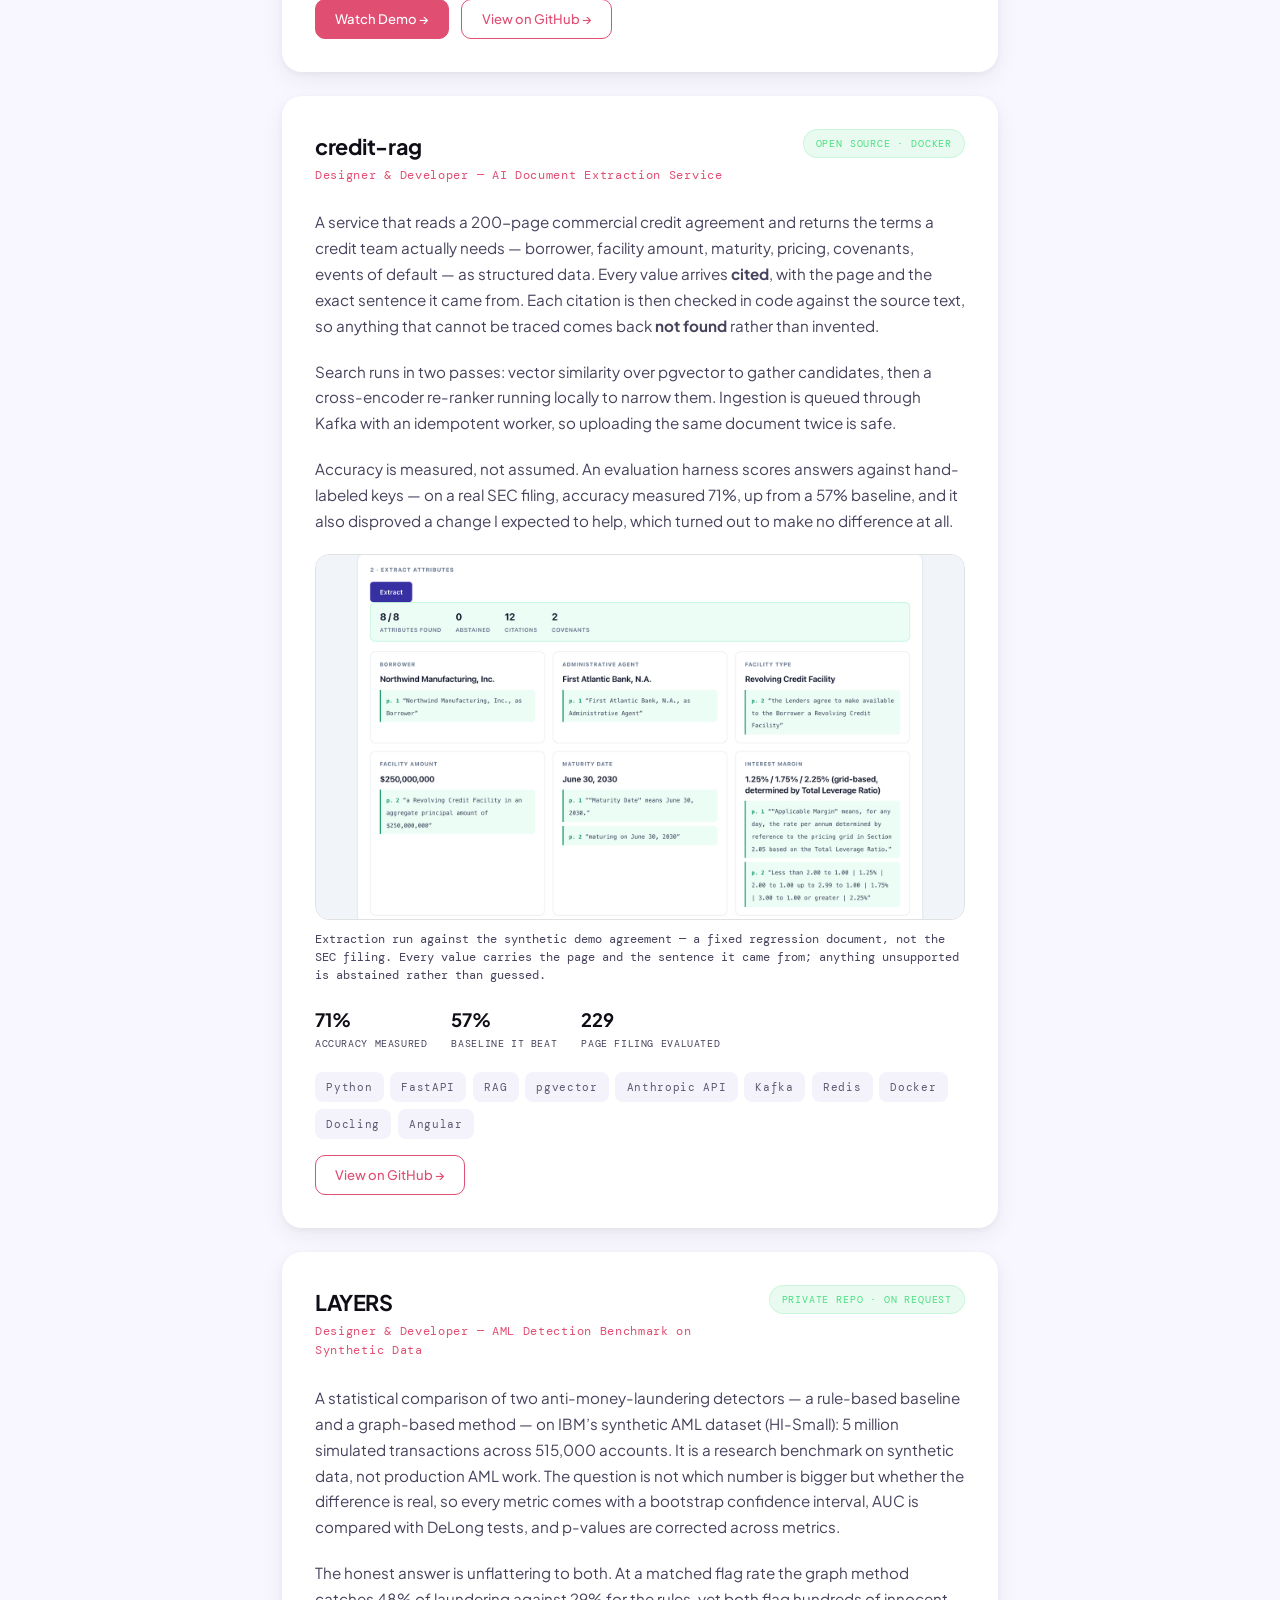
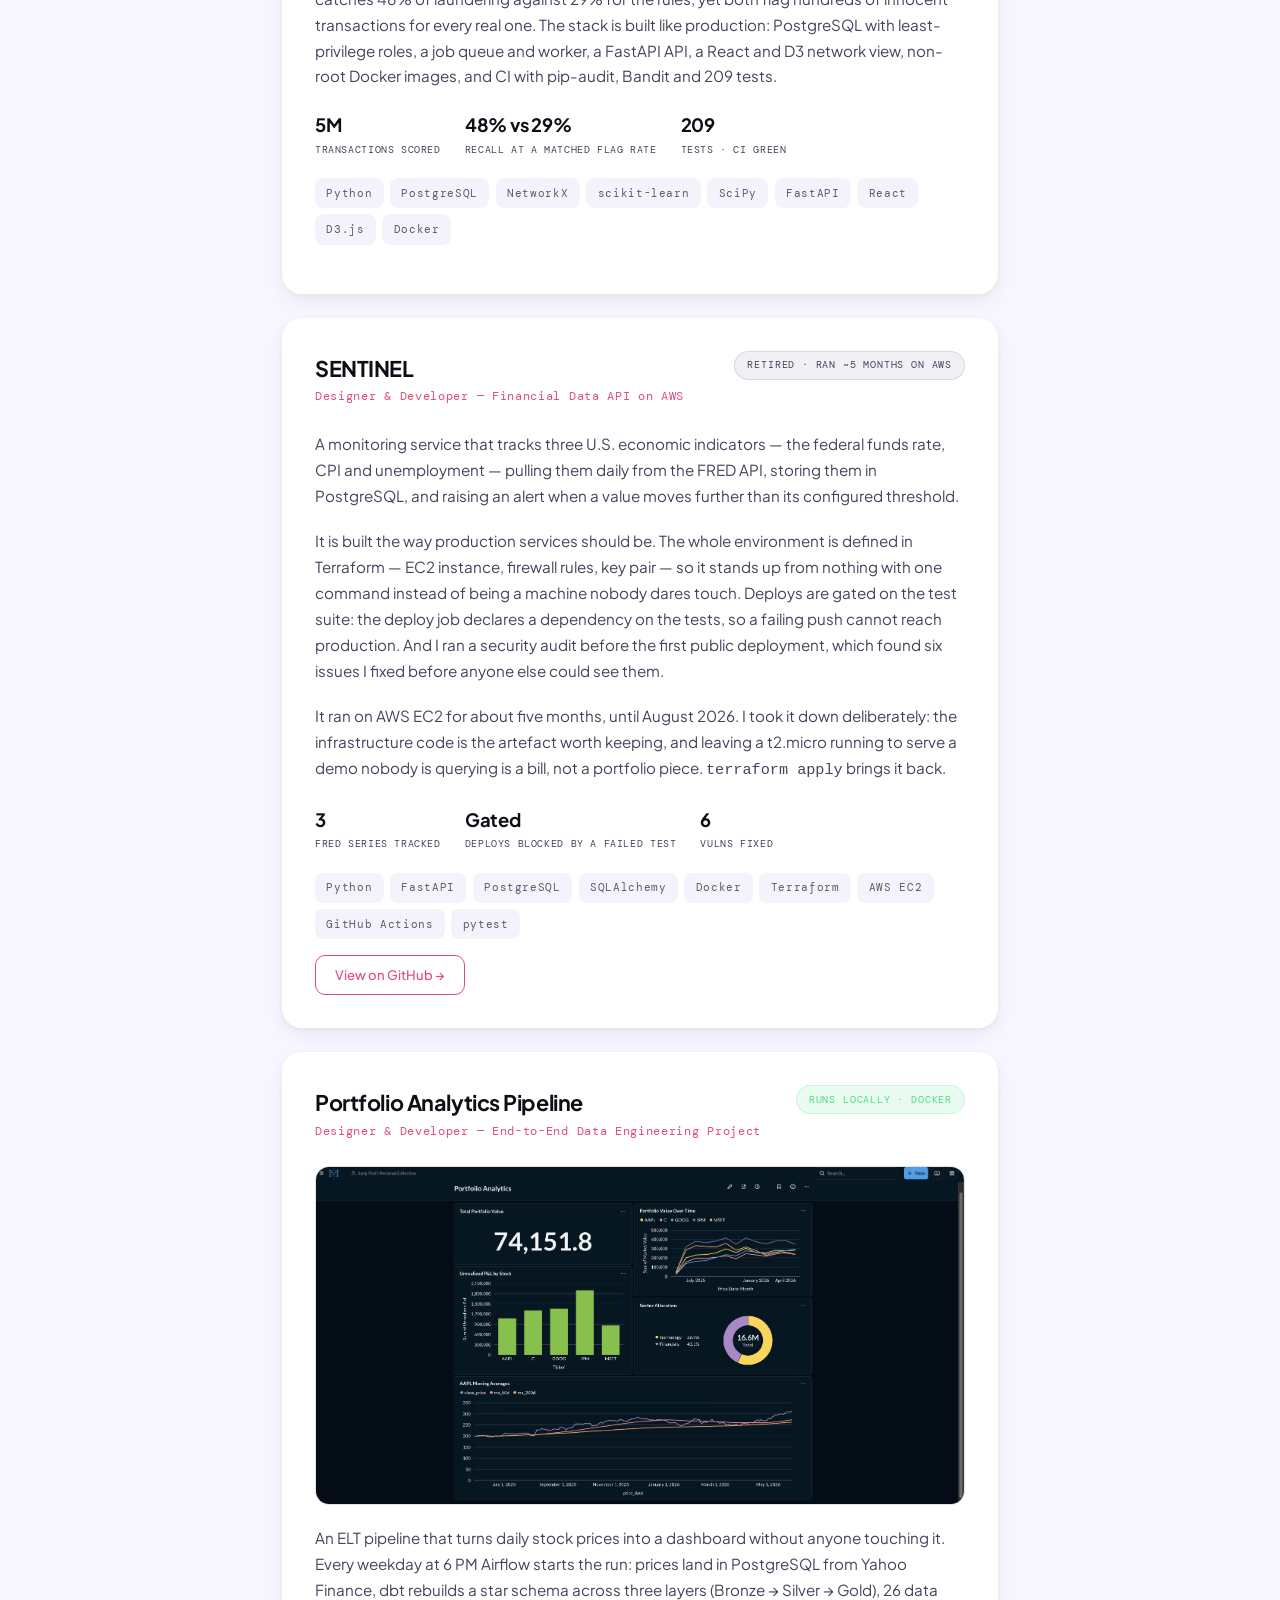
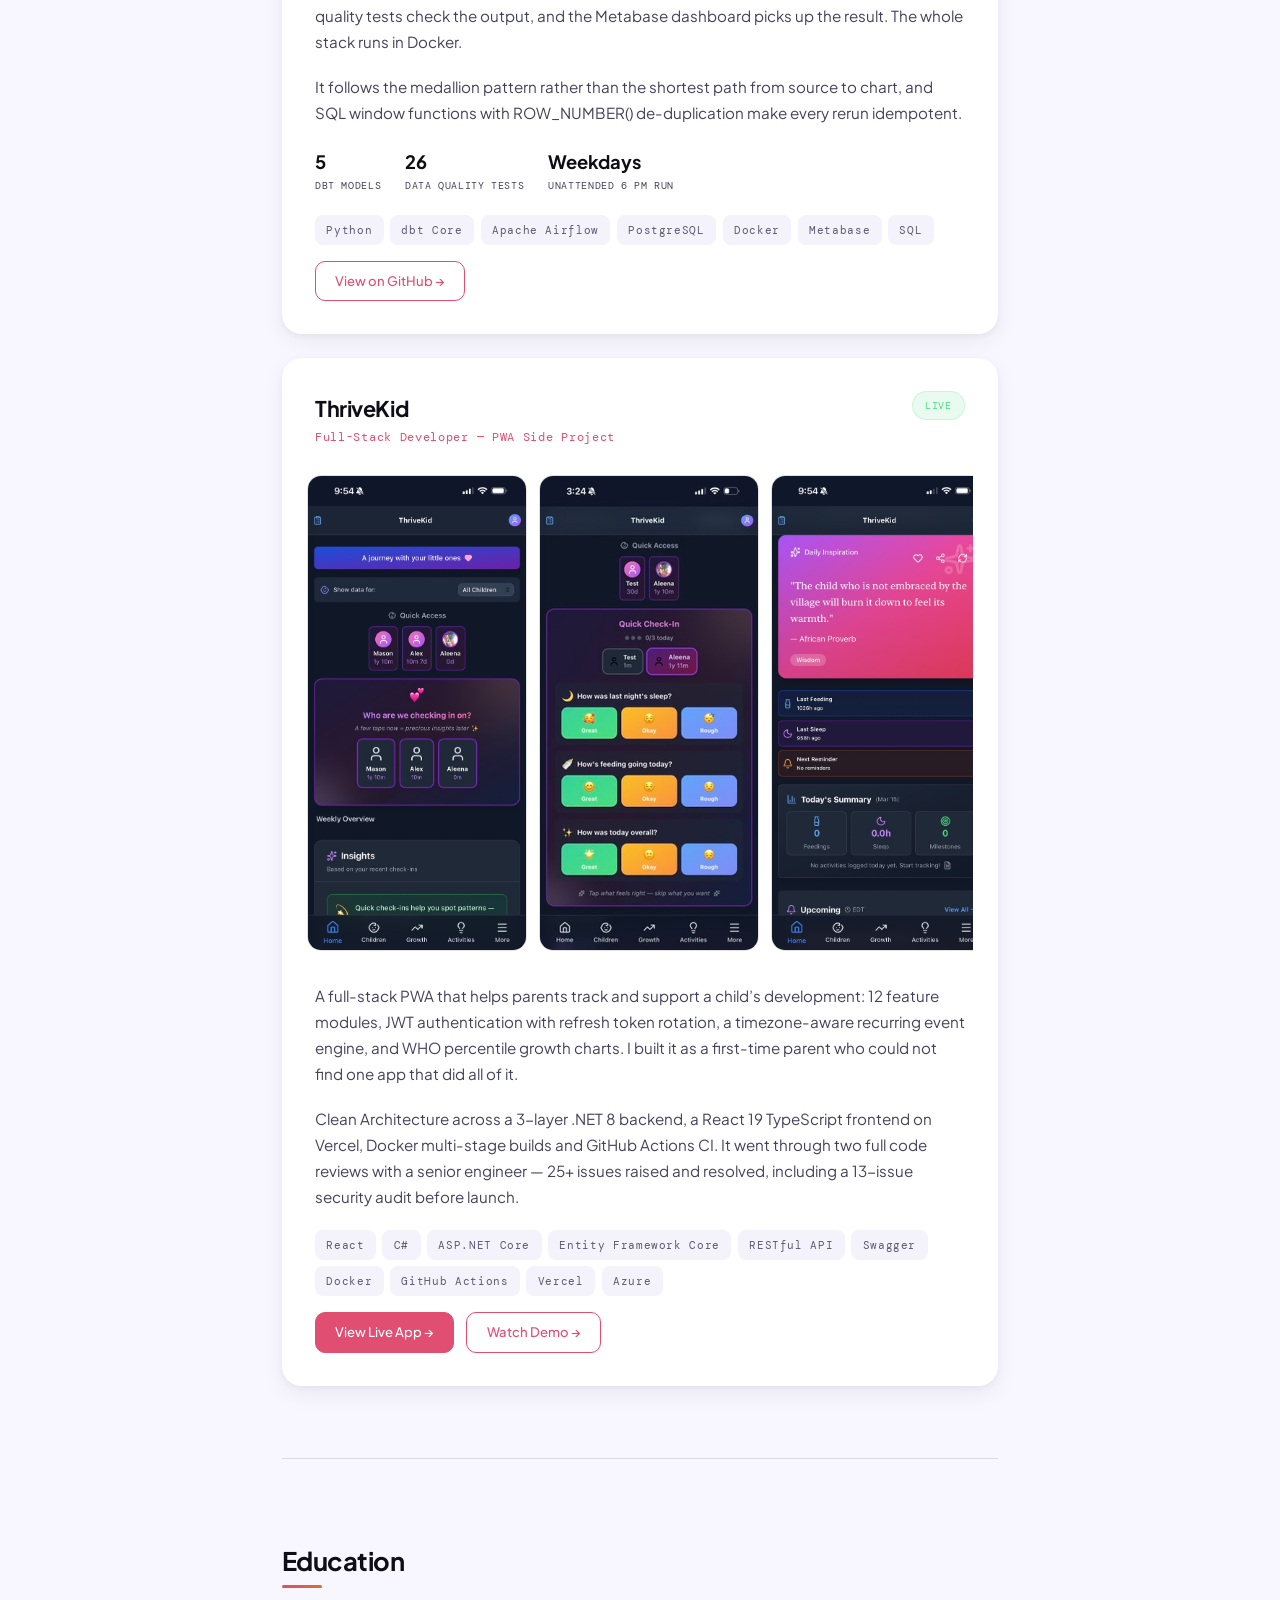
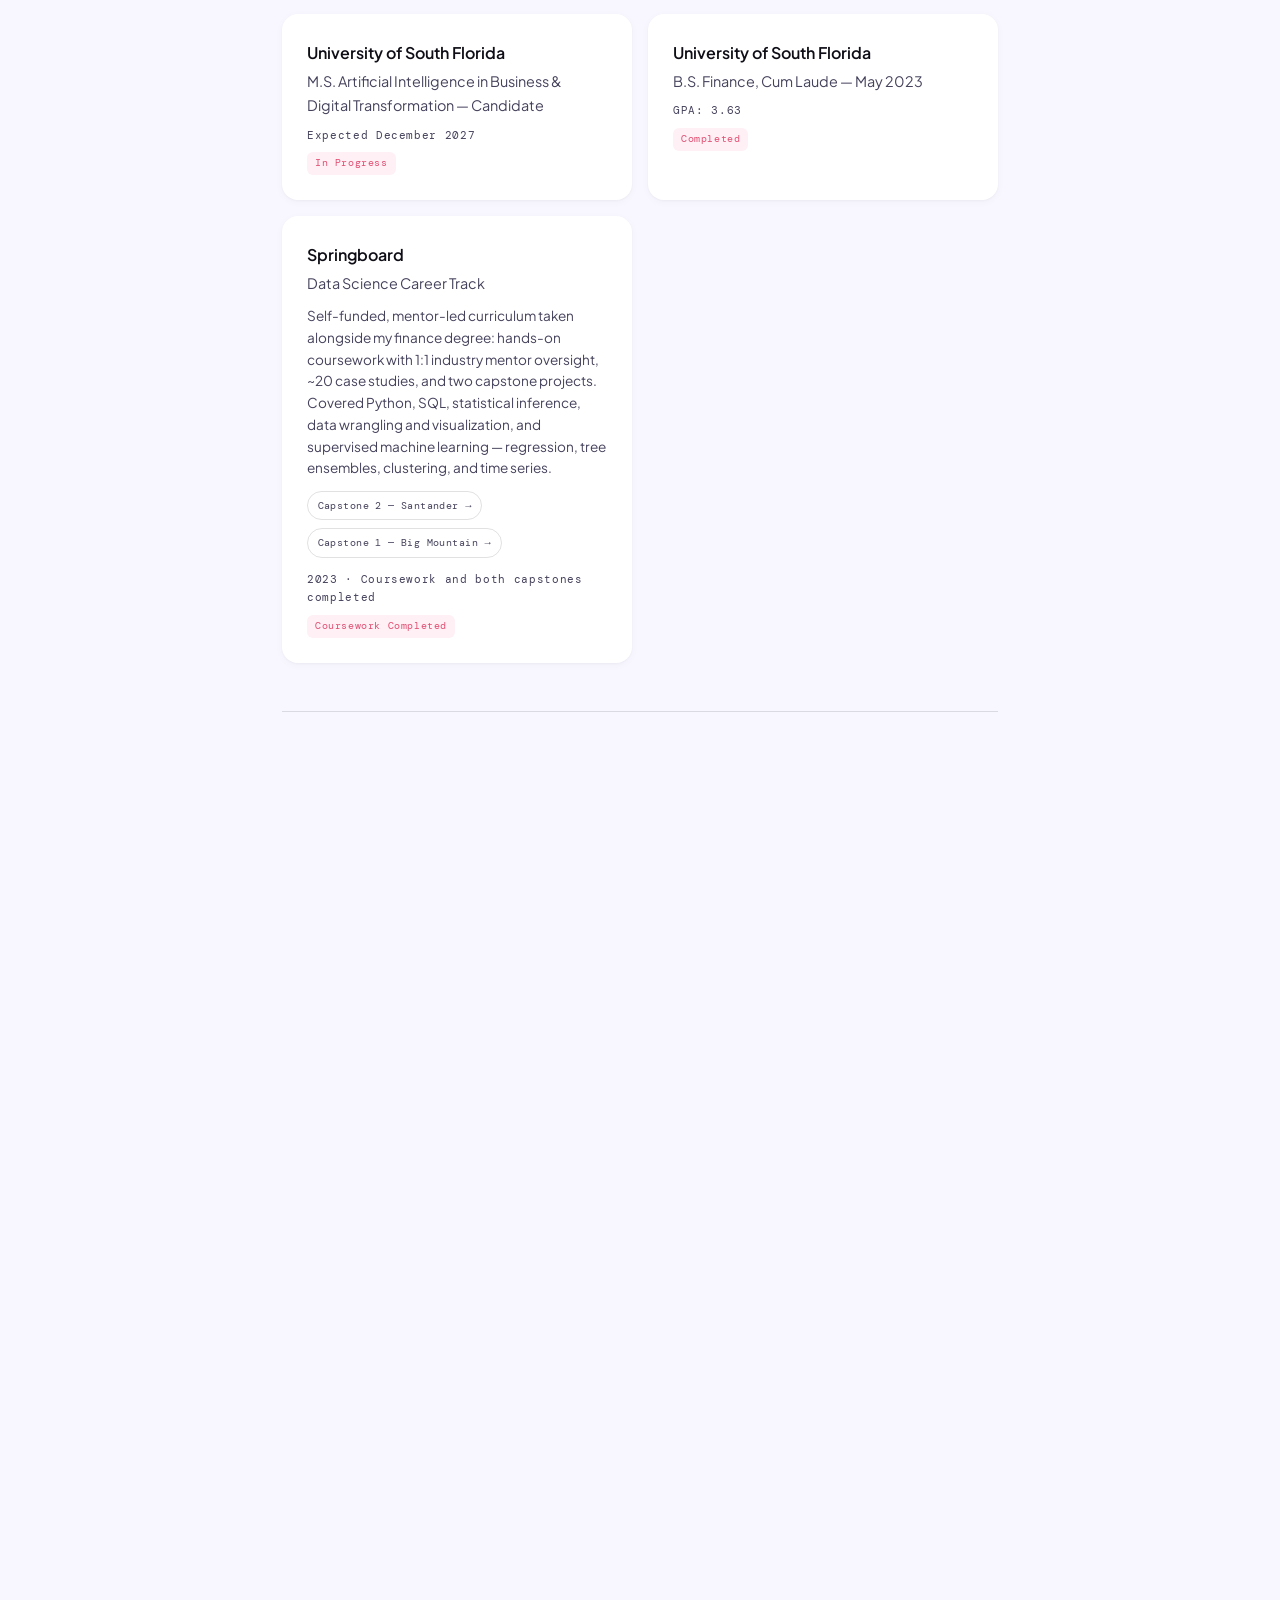
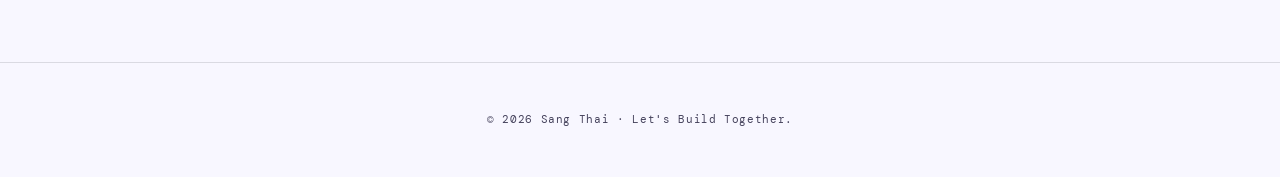
==== commit 4410a1ce: "Drop "solo" from the site Project role labels are now "Designer & Developer — <project>" (Avenotes s" ====
--- a/index.html
+++ b/index.html
@@ -1188,7 +1188,7 @@
           </p>
           <p class="reveal-item">
             Since 2024 I've been a Data &amp; AI Engineer at <strong>Citigroup</strong>, in Global
-            Processing Risk Oversight. There I designed and built <strong>ATLAS</strong> solo &mdash; a
+            Processing Risk Oversight. There I designed and built <strong>ATLAS</strong> end to end &mdash; a
             production-grade, config-driven Python platform for a 50+ application payment
             controls program that cut monthly testing from about 100 hours to under 5.
             Its code and documentation now belong to another team after a reorg.
@@ -1526,7 +1526,7 @@
           </div>
           <div class="exp-item__title">Data &amp; AI Engineer &middot; Global Processing Risk Oversight &middot; Tampa, FL</div>
           <p class="exp-item__desc">
-            Designed and built ATLAS solo, a production-grade Python platform that automates
+            Designed and built ATLAS end to end, a production-grade Python platform that automates
             approval-threshold, duplicate-payment and dual-blind-rekey control tests, cutting
             monthly testing from about 100 hours to under 5 and adding full-population tests
             on about $1.5T in monthly payment value. Rebuilt the weekly Manager&rsquo;s Control
@@ -1548,7 +1548,7 @@
           <div class="exp-item__title">Founder &amp; AI Engineer &middot; Remote</div>
           <p class="exp-item__desc">
             Run a live AI meeting assistant with paid plans that answers questions in the
-            moment and searches past meetings. Built and shipped it solo: a real-time
+            moment and searches past meetings. Designed and built it end to end: a real-time
             Python pipeline (Deepgram, Claude) for live answers and recaps, per-plan usage
             limits and a daily spending cap, on a React/TypeScript, FastAPI, Supabase and
             Stripe stack.
@@ -1648,7 +1648,7 @@
           <!-- Optional: Add a screenshot -->
           <!-- <img src="images/atlas-screenshot.png" alt="ATLAS dashboard screenshot" class="project-card__img" loading="lazy" /> -->
           <p class="project-card__desc">
-            I designed and built ATLAS solo, a production-grade Python platform for a
+            I designed and built ATLAS end to end, a production-grade Python platform for a
             50+ application payment-controls program at Citi. It automates
             approval-threshold, duplicate-payment and dual-blind-rekey control tests,
             each with its own business rules per application. Shared modules ingest,
@@ -1689,7 +1689,7 @@
           <div class="project-card__header">
             <div>
               <div class="project-card__name">Avocado</div>
-              <div class="project-card__role">Solo Developer &mdash; Team Knowledge &amp; Analysis Copilot</div>
+              <div class="project-card__role">Designer &amp; Developer &mdash; Team Knowledge &amp; Analysis Copilot</div>
             </div>
             <span class="status-badge status-live">Open source &middot; Docker</span>
           </div>
@@ -1769,7 +1769,7 @@
           <div class="project-card__header">
             <div>
               <div class="project-card__name">credit-rag</div>
-              <div class="project-card__role">Solo Developer &mdash; AI Document Extraction Service</div>
+              <div class="project-card__role">Designer &amp; Developer &mdash; AI Document Extraction Service</div>
             </div>
             <span class="status-badge status-live">Open source &middot; Docker</span>
           </div>
@@ -1841,7 +1841,7 @@
           <div class="project-card__header">
             <div>
               <div class="project-card__name">LAYERS</div>
-              <div class="project-card__role">Solo Developer &mdash; AML Detection Benchmark on Synthetic Data</div>
+              <div class="project-card__role">Designer &amp; Developer &mdash; AML Detection Benchmark on Synthetic Data</div>
             </div>
             <span class="status-badge status-live">Private repo &middot; On request</span>
           </div>
@@ -1894,7 +1894,7 @@
           <div class="project-card__header">
             <div>
               <div class="project-card__name">SENTINEL</div>
-              <div class="project-card__role">Solo Developer &mdash; Financial Data API on AWS</div>
+              <div class="project-card__role">Designer &amp; Developer &mdash; Financial Data API on AWS</div>
             </div>
             <span class="status-badge status-muted">Retired &middot; ran ~5 months on AWS</span>
           </div>
@@ -1954,7 +1954,7 @@
           <div class="project-card__header">
             <div>
               <div class="project-card__name">Portfolio Analytics Pipeline</div>
-              <div class="project-card__role">Solo Developer &mdash; End-to-End Data Engineering Project</div>
+              <div class="project-card__role">Designer &amp; Developer &mdash; End-to-End Data Engineering Project</div>
             </div>
             <span class="status-badge status-live">Runs locally &middot; Docker</span>
           </div>
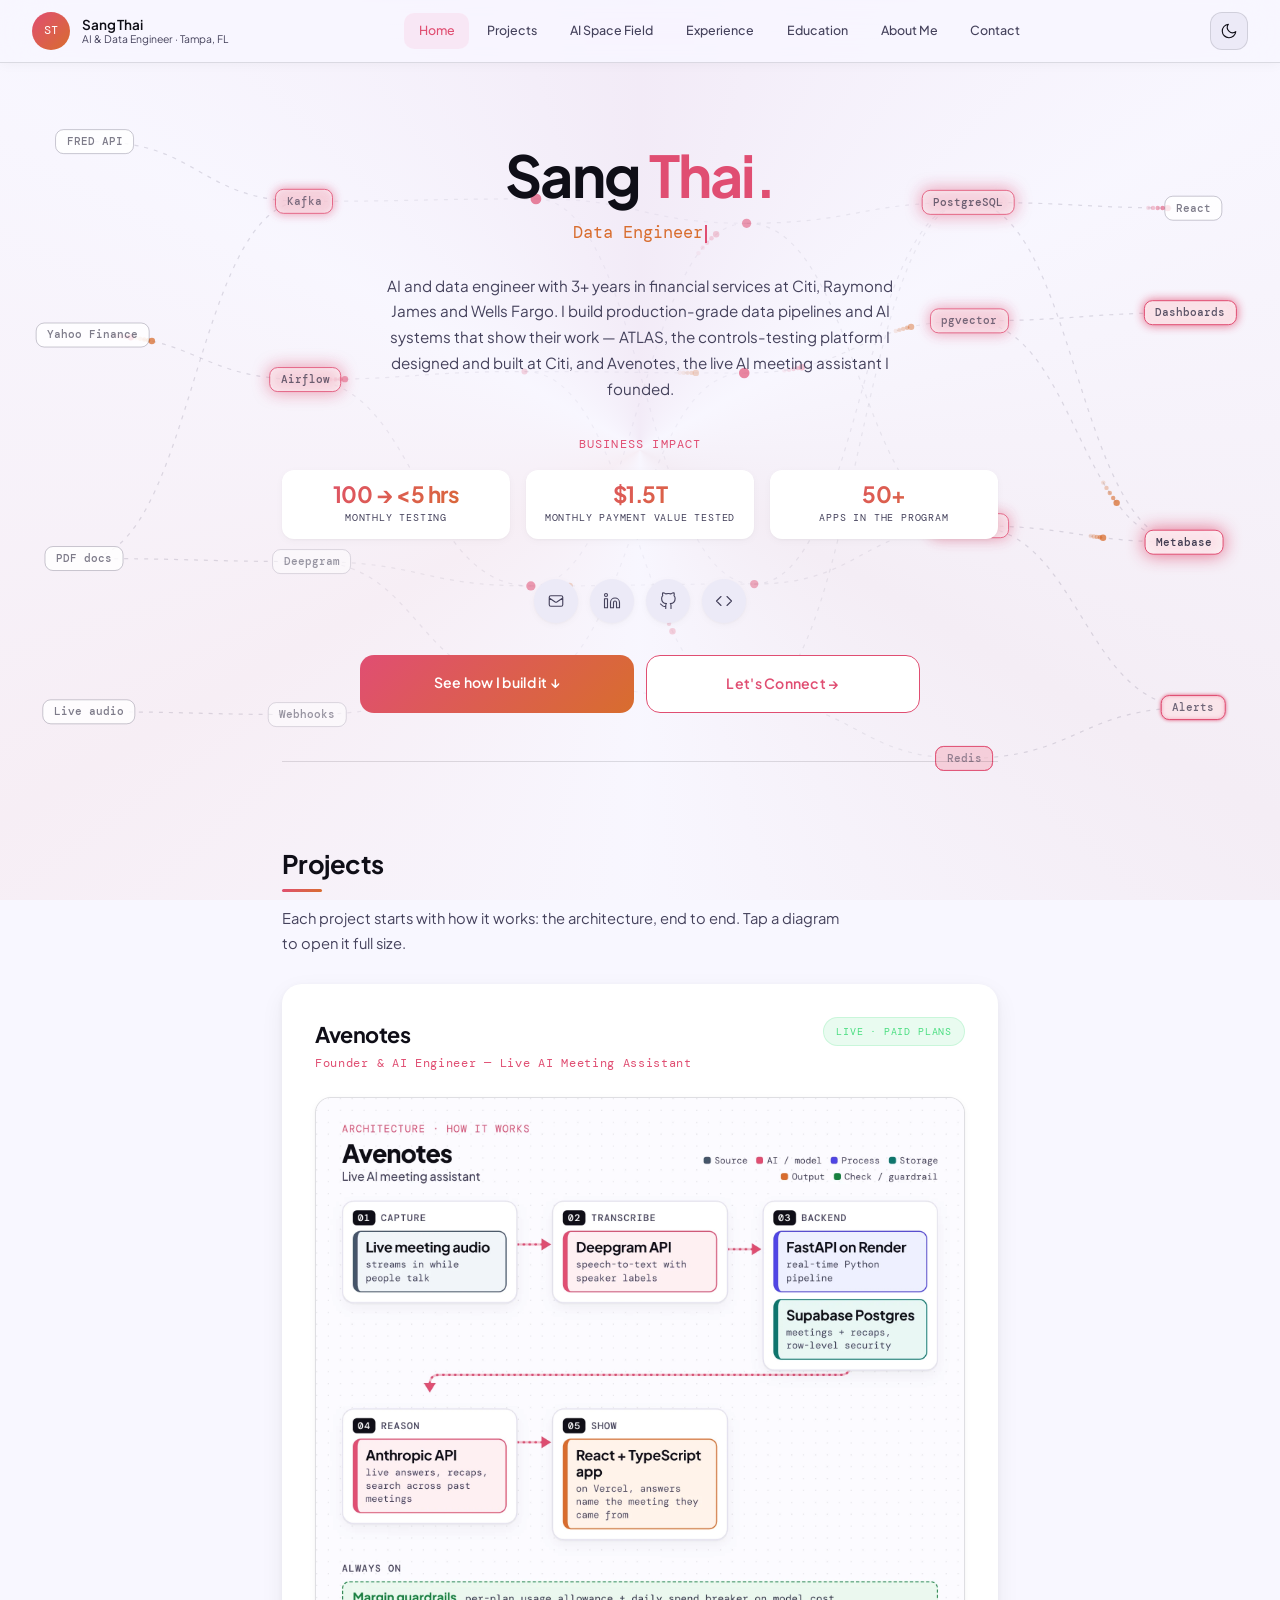
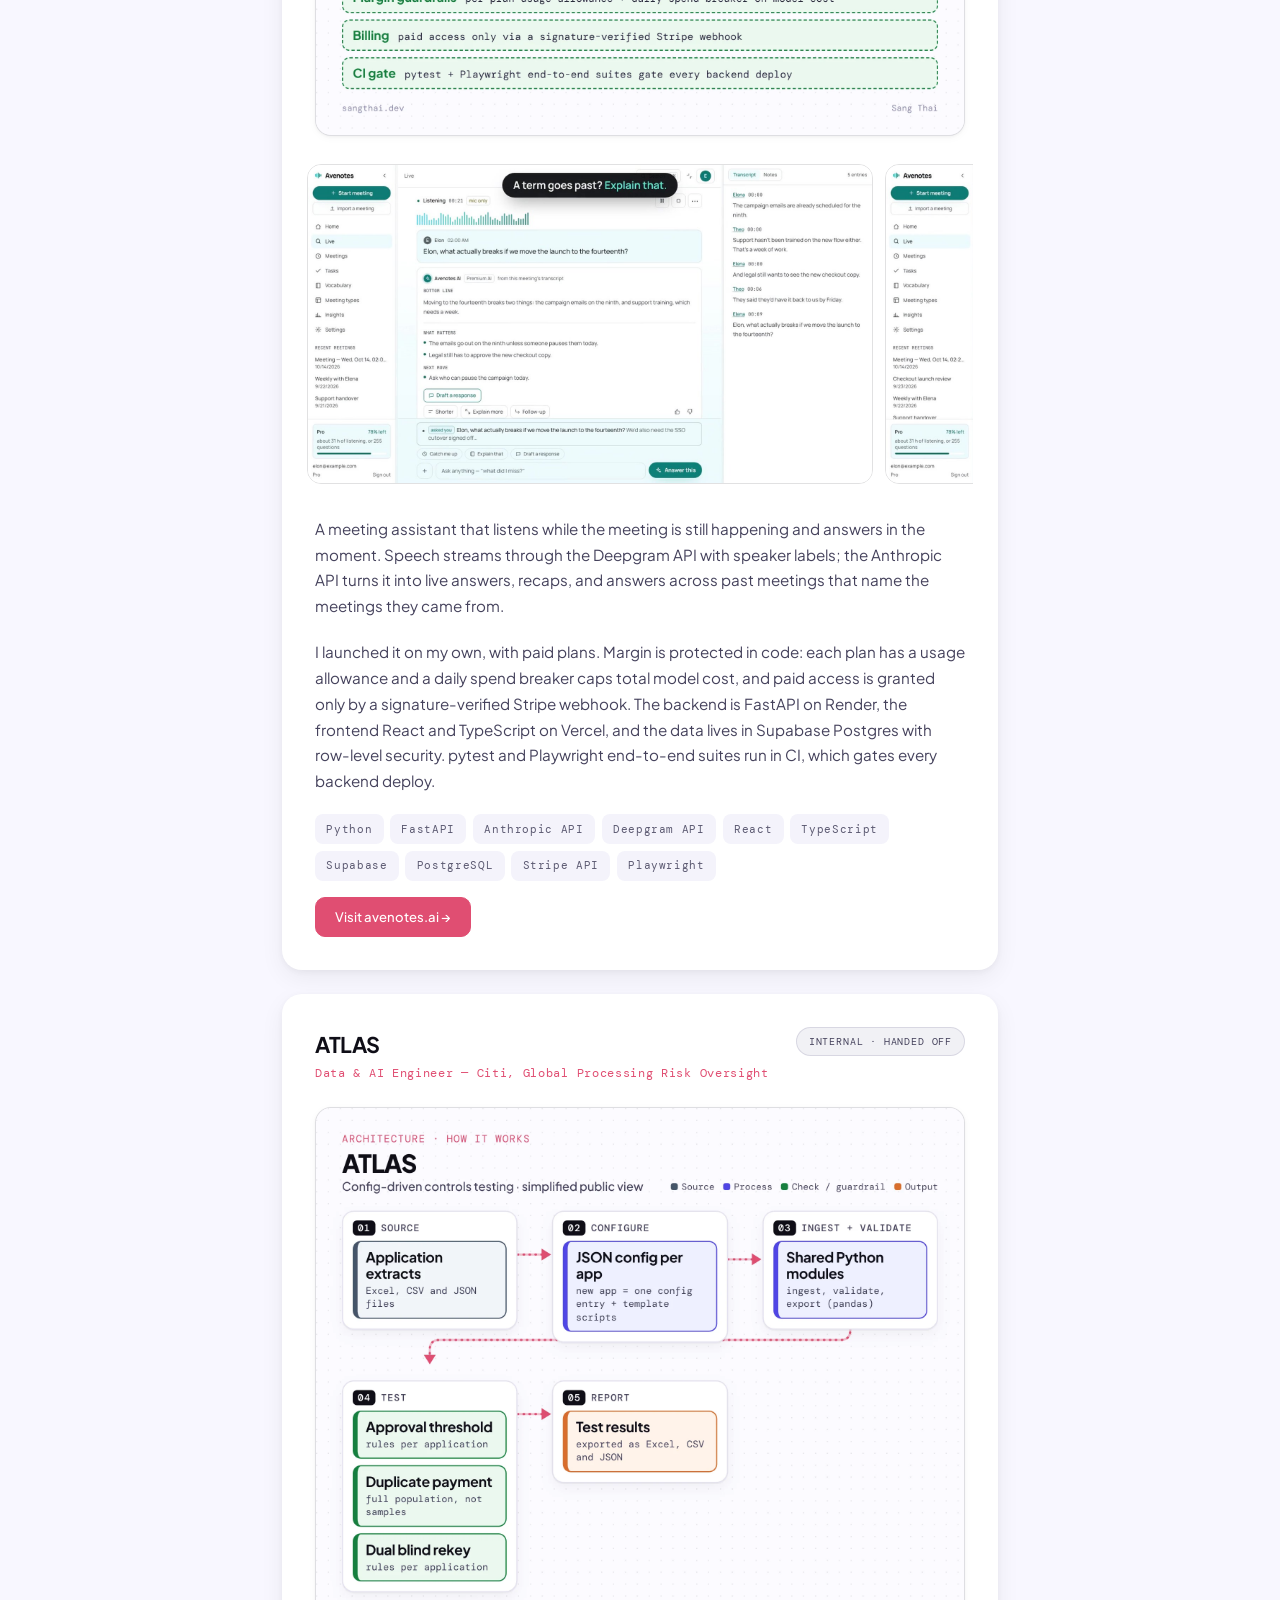
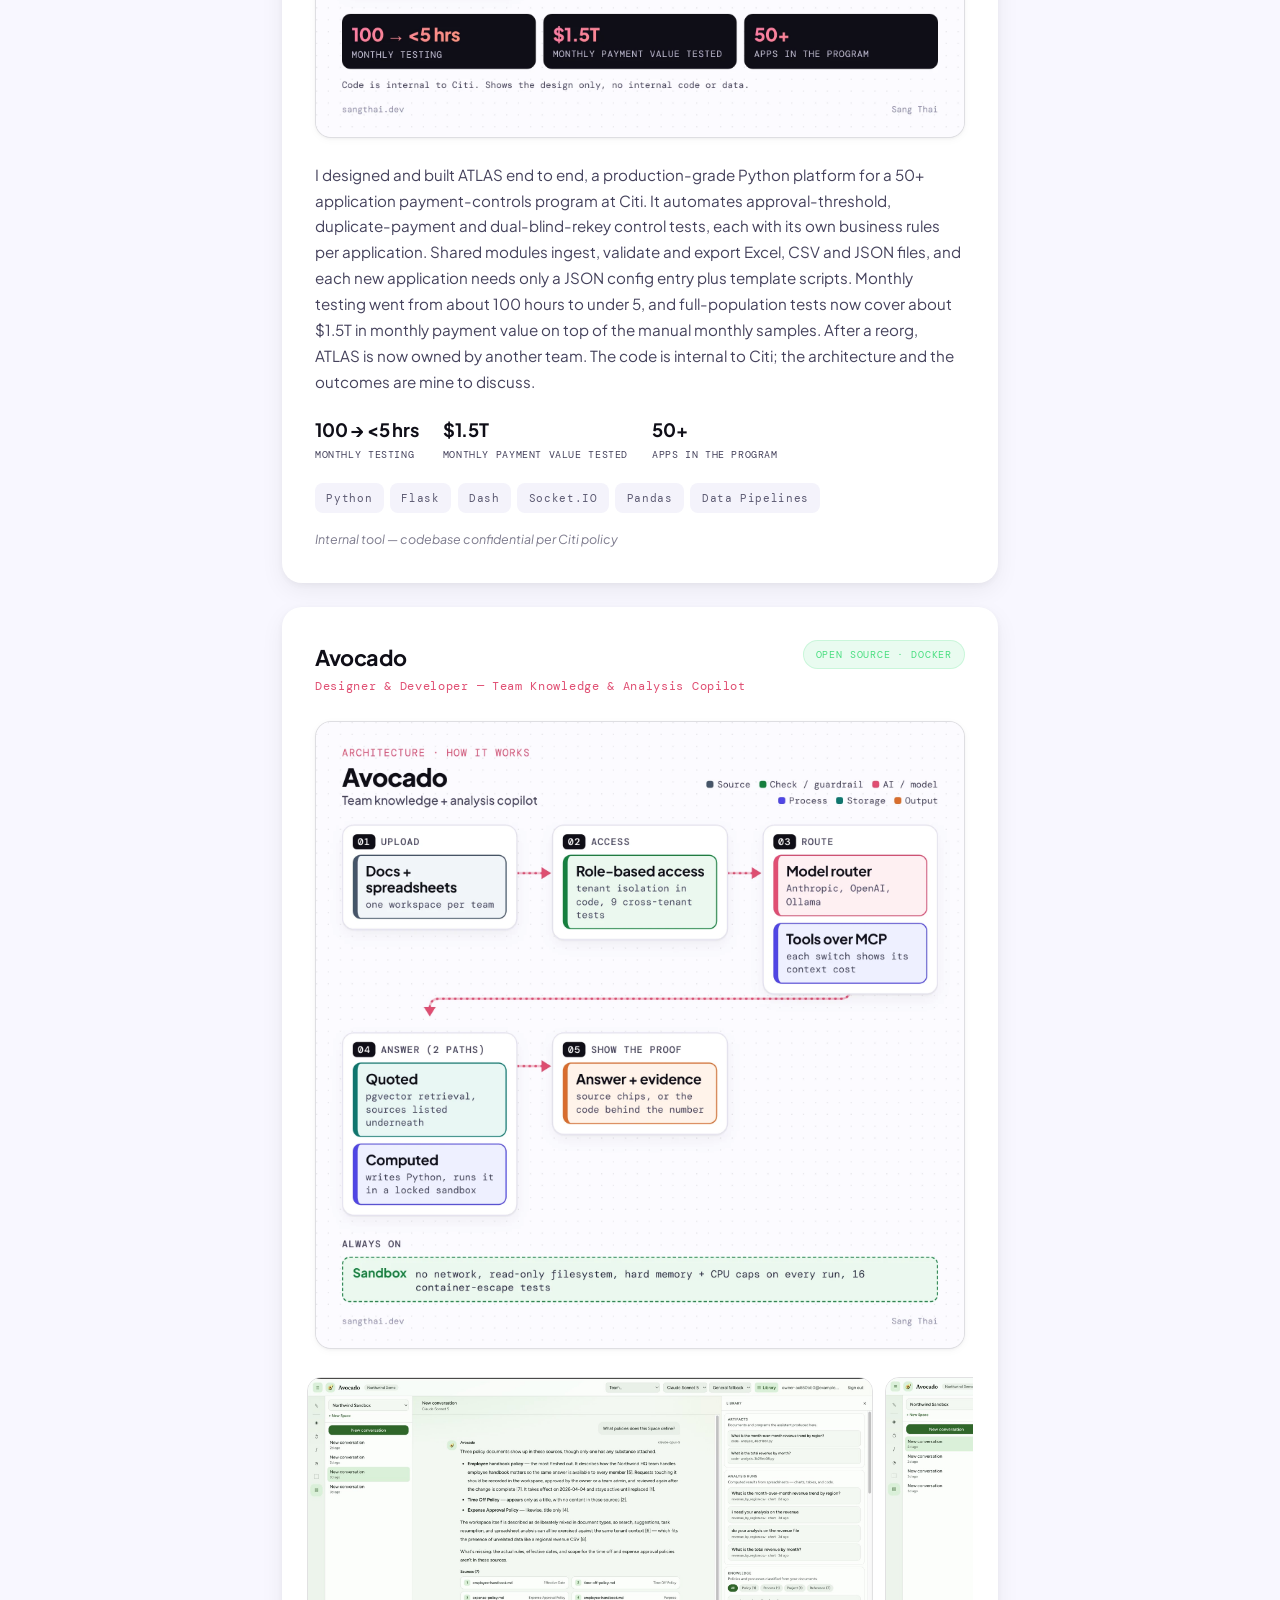
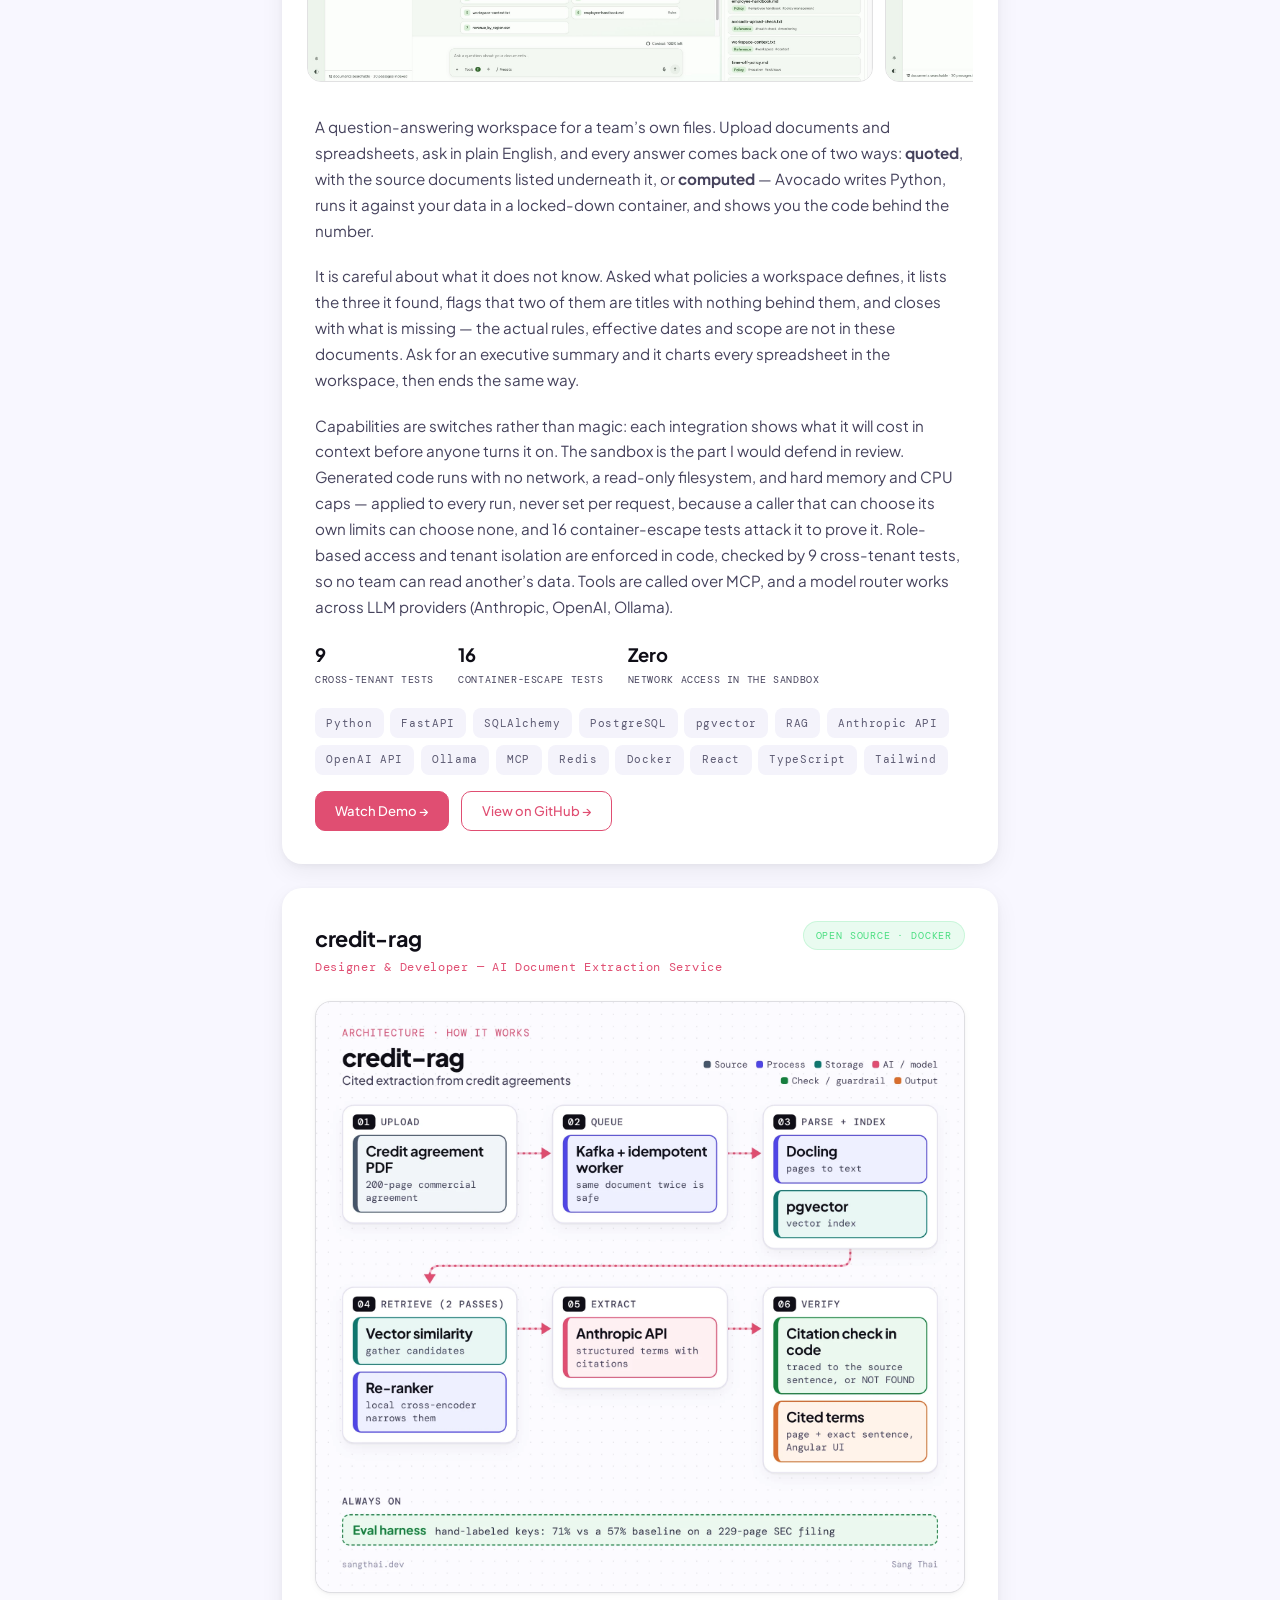
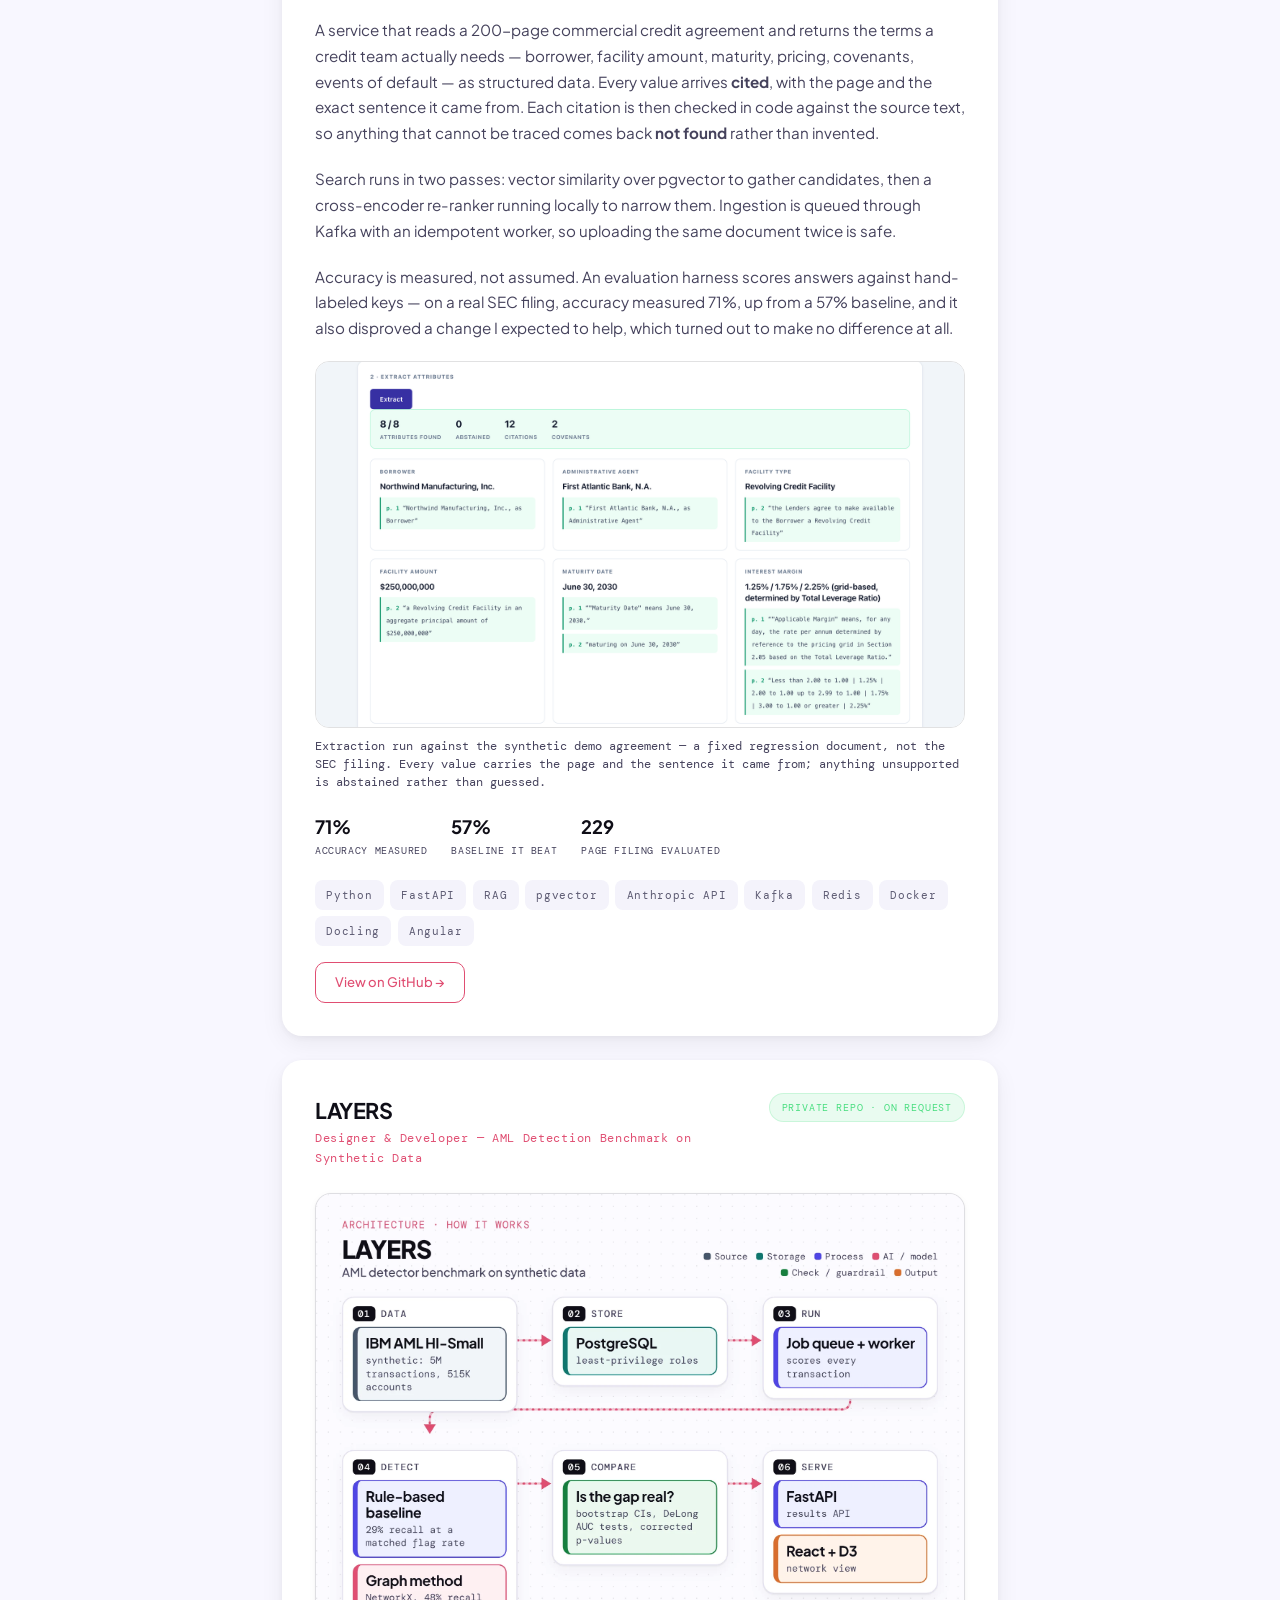
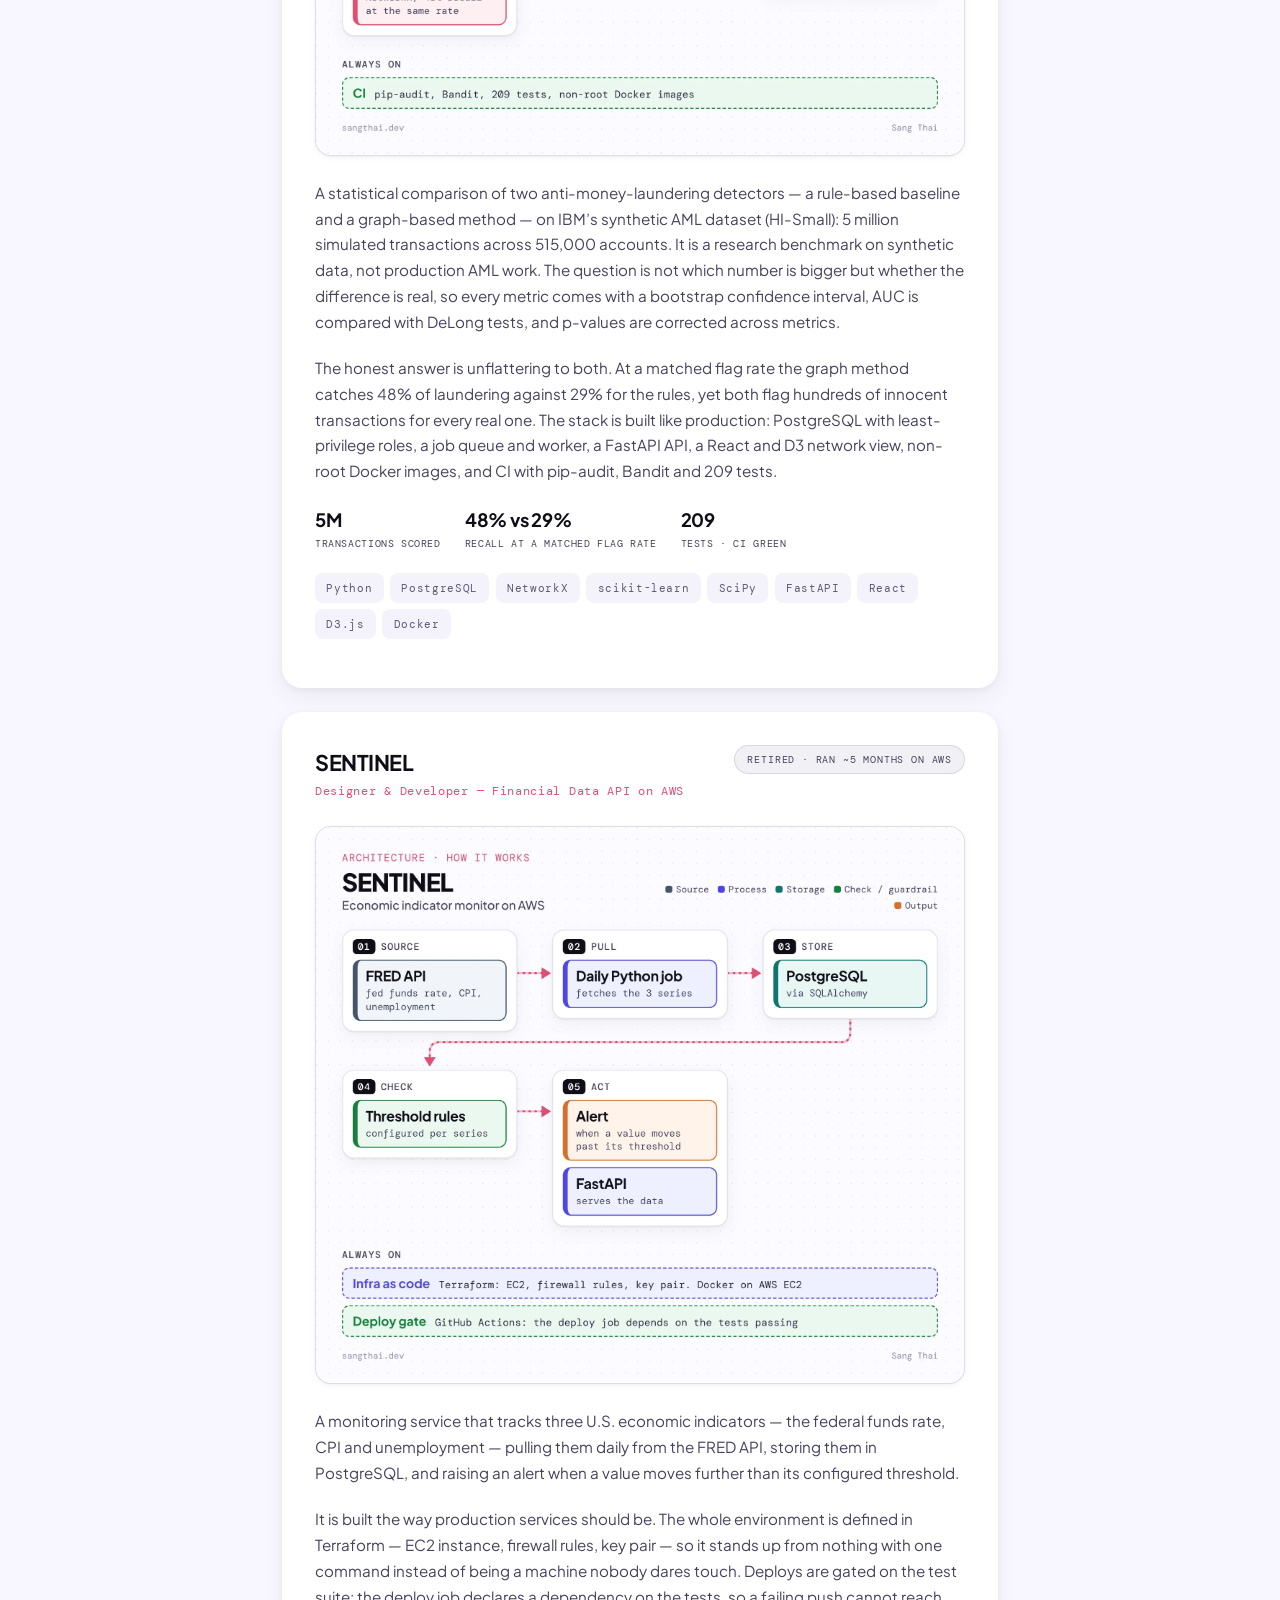
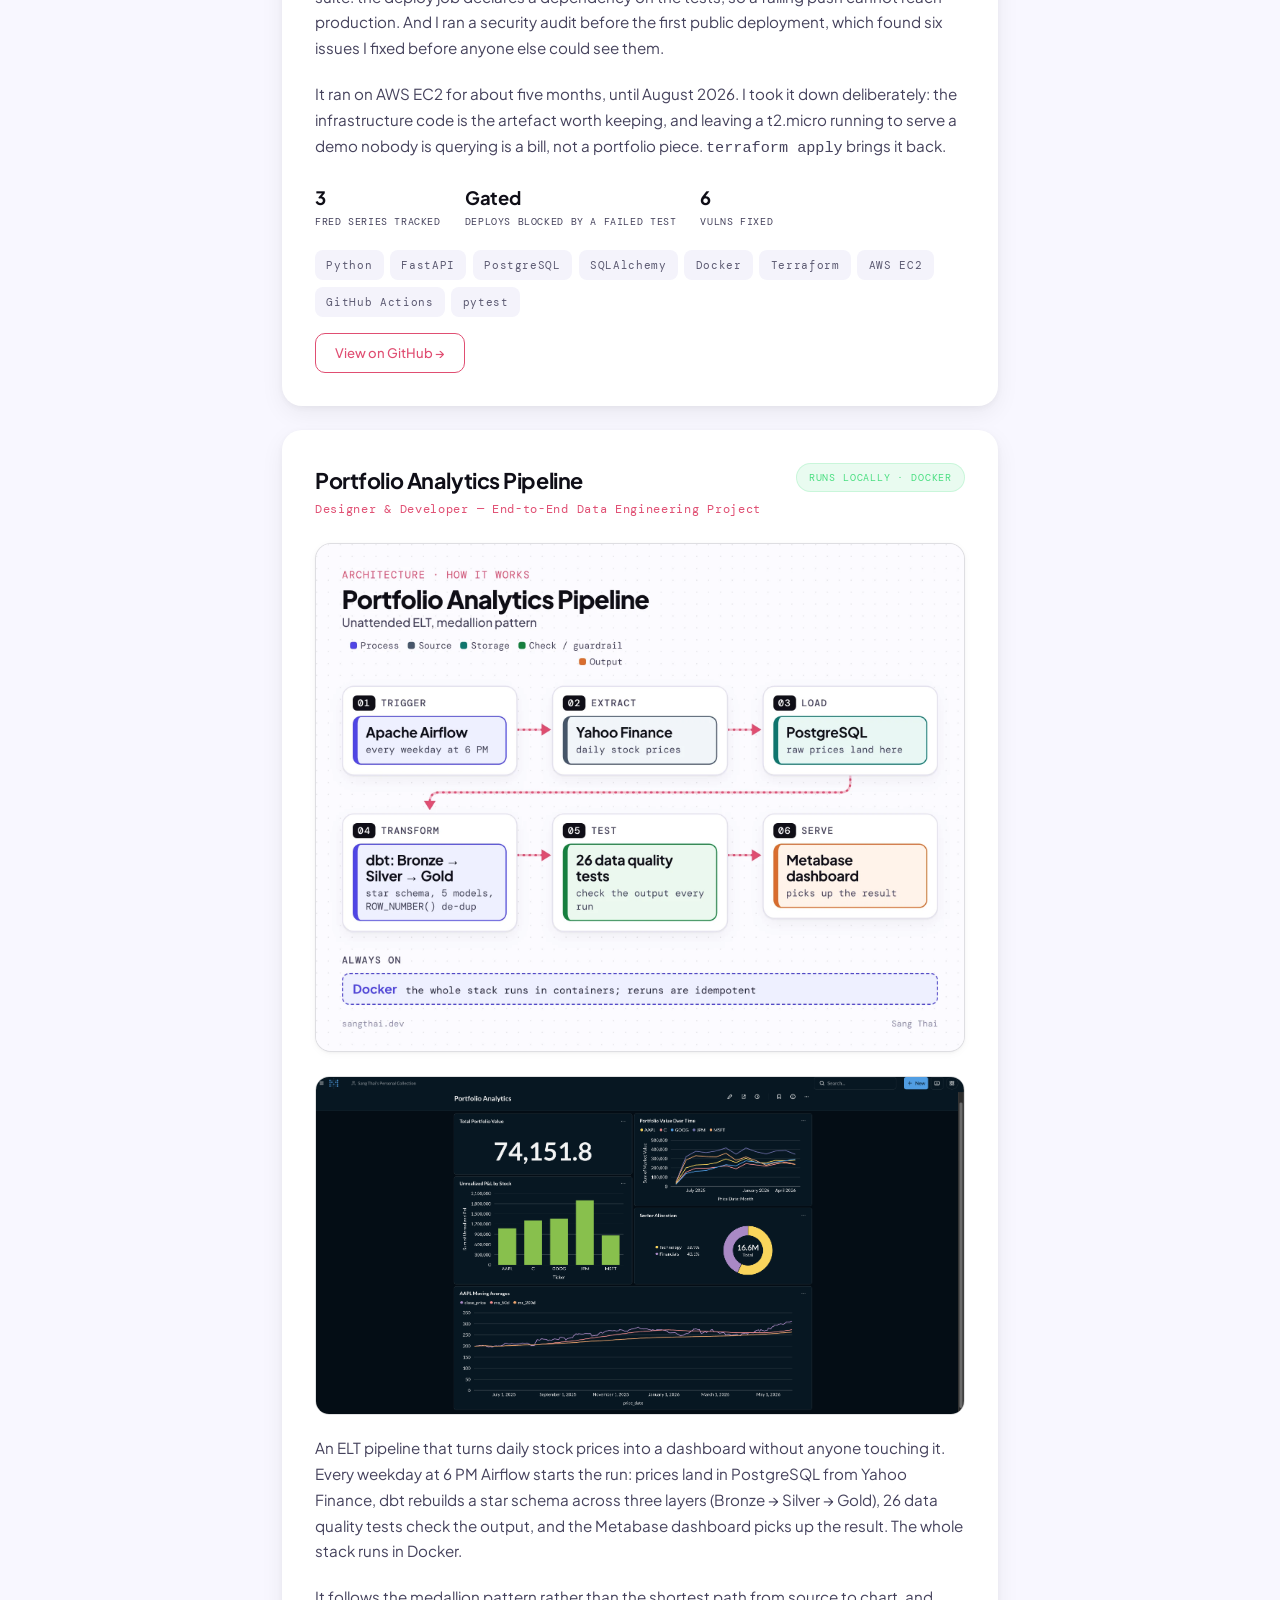
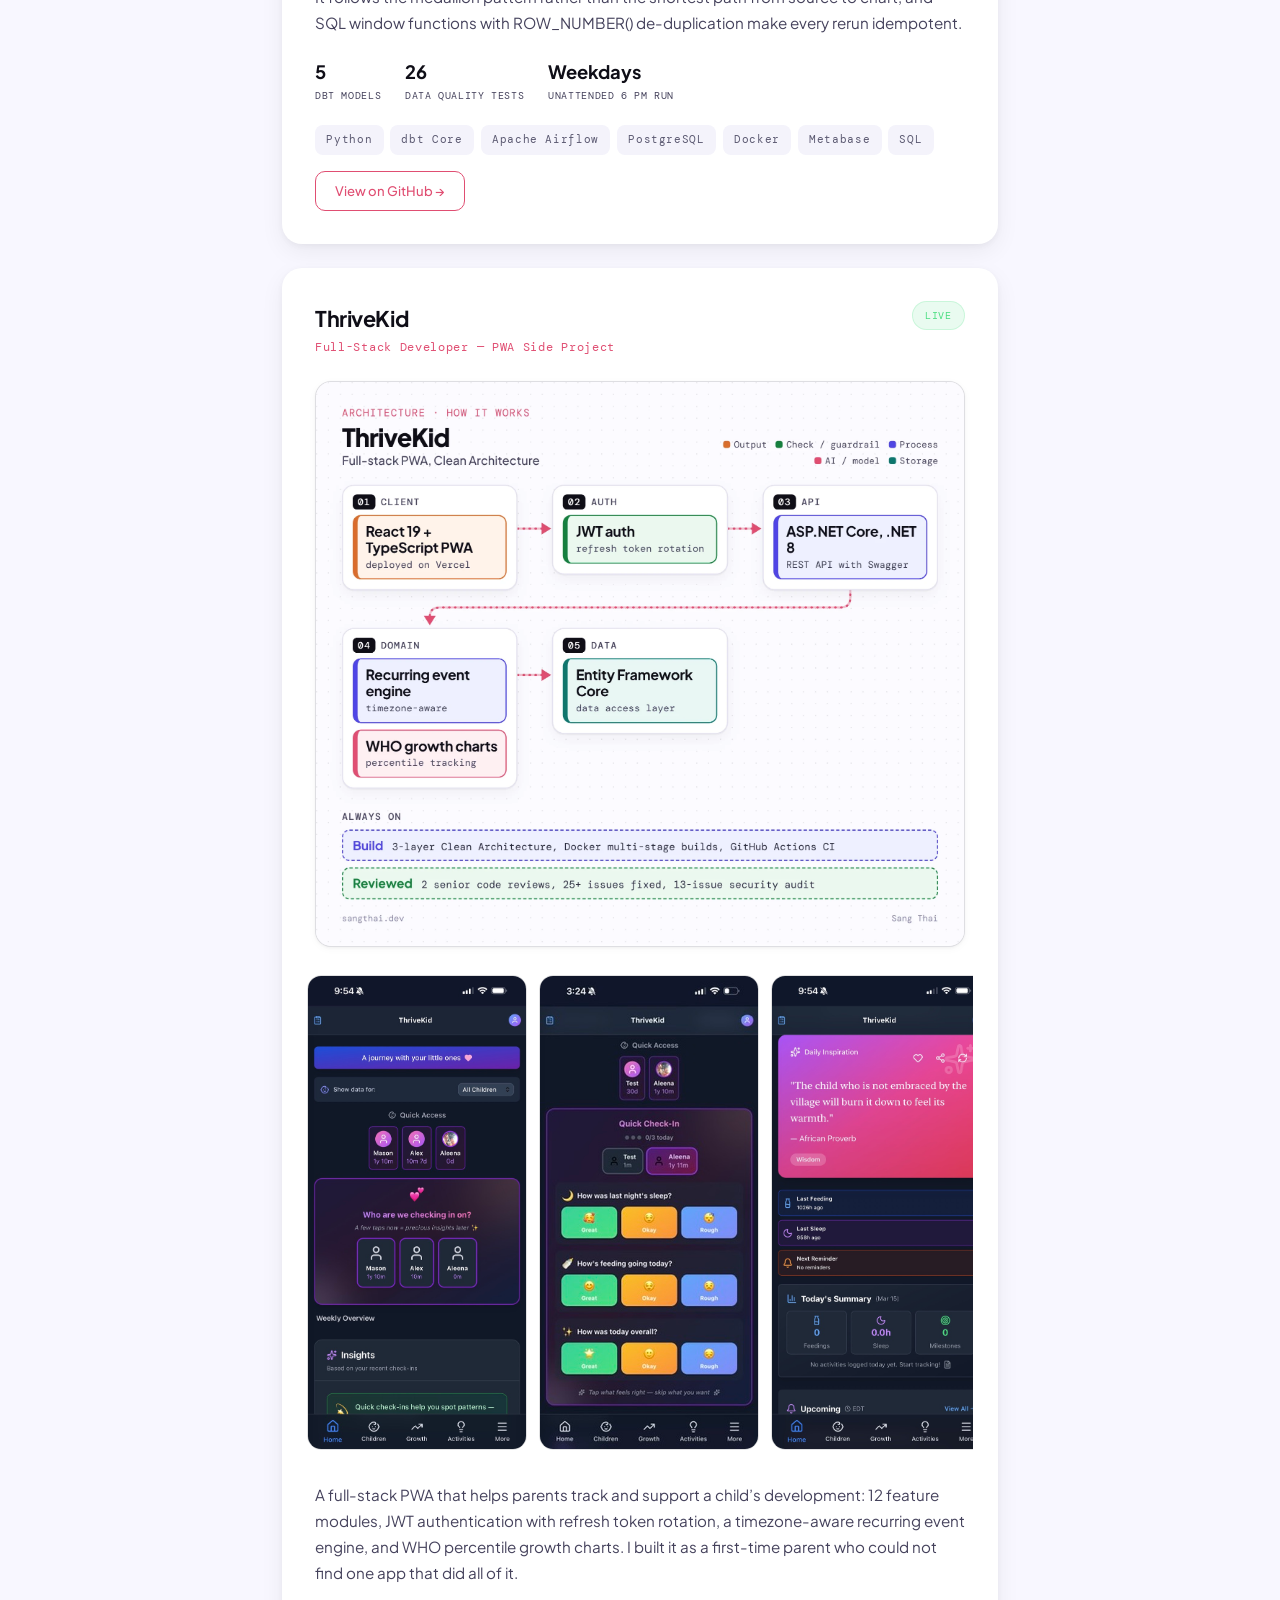
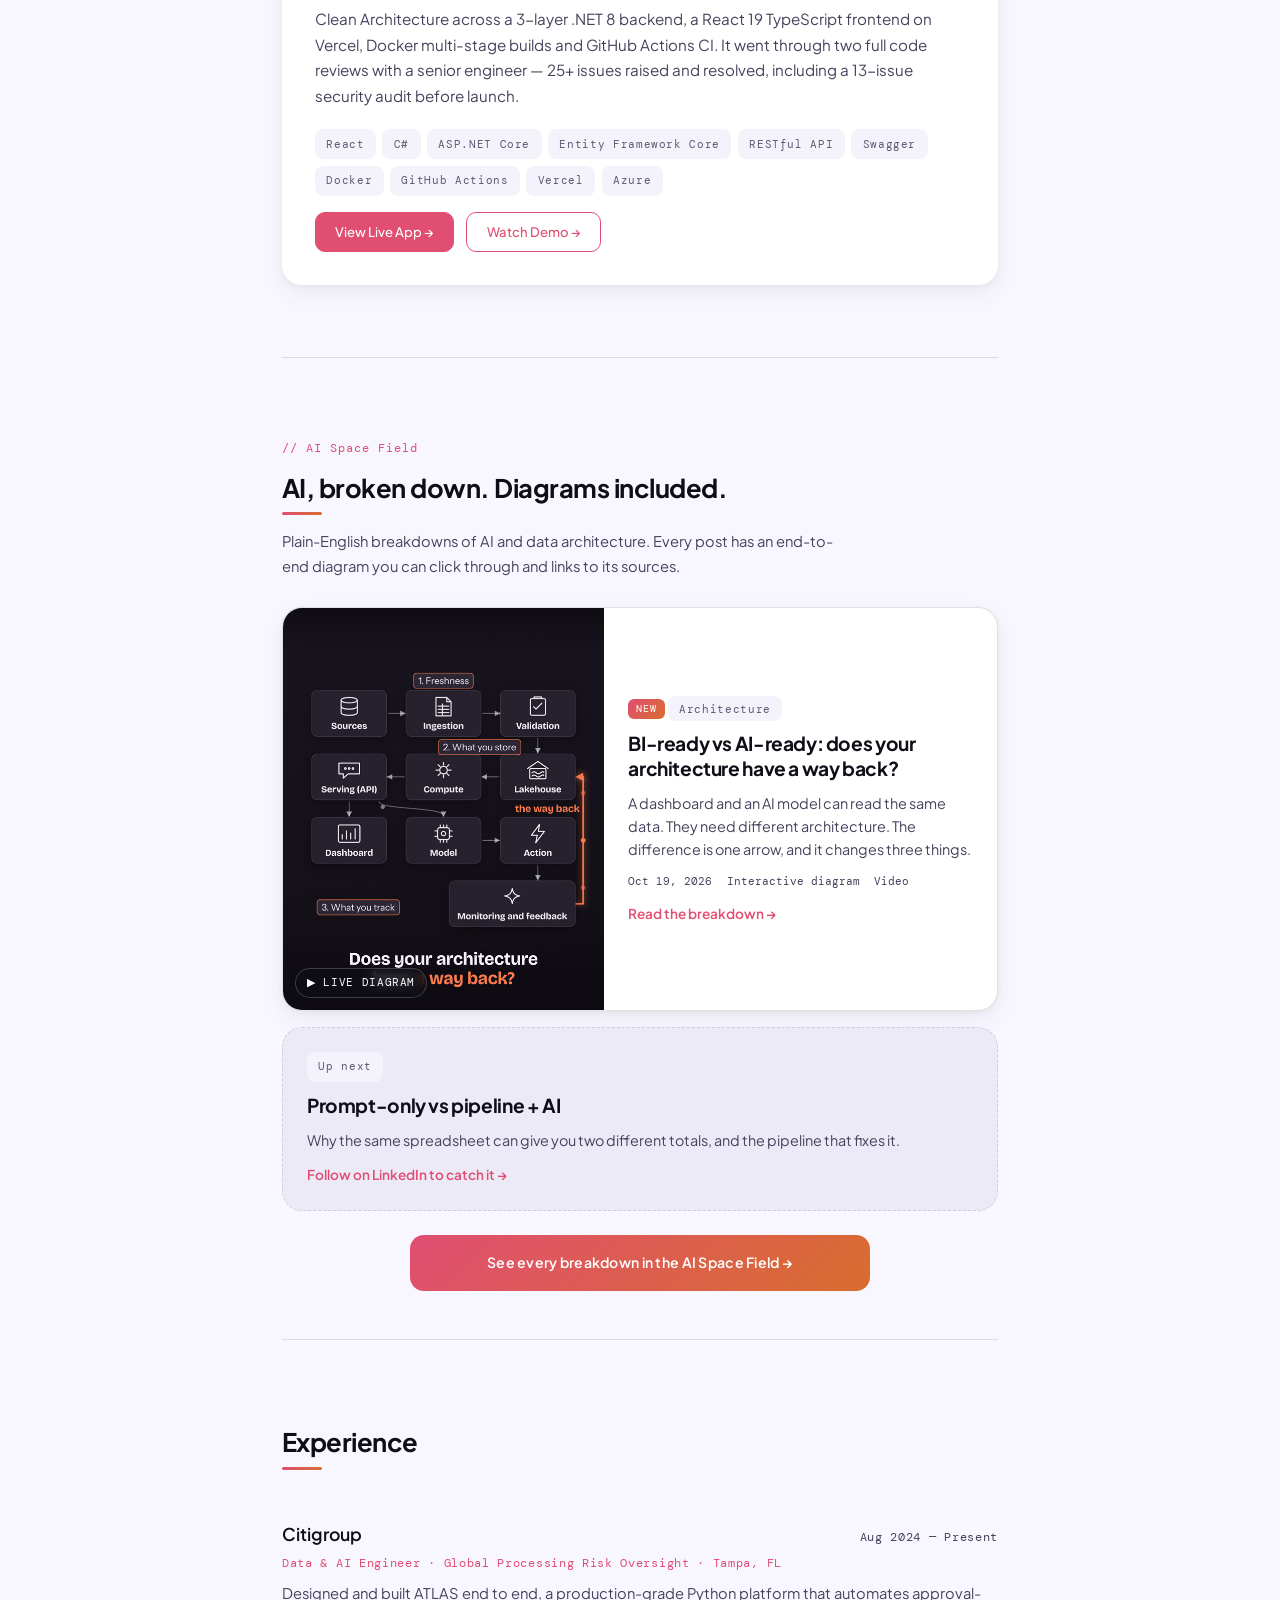
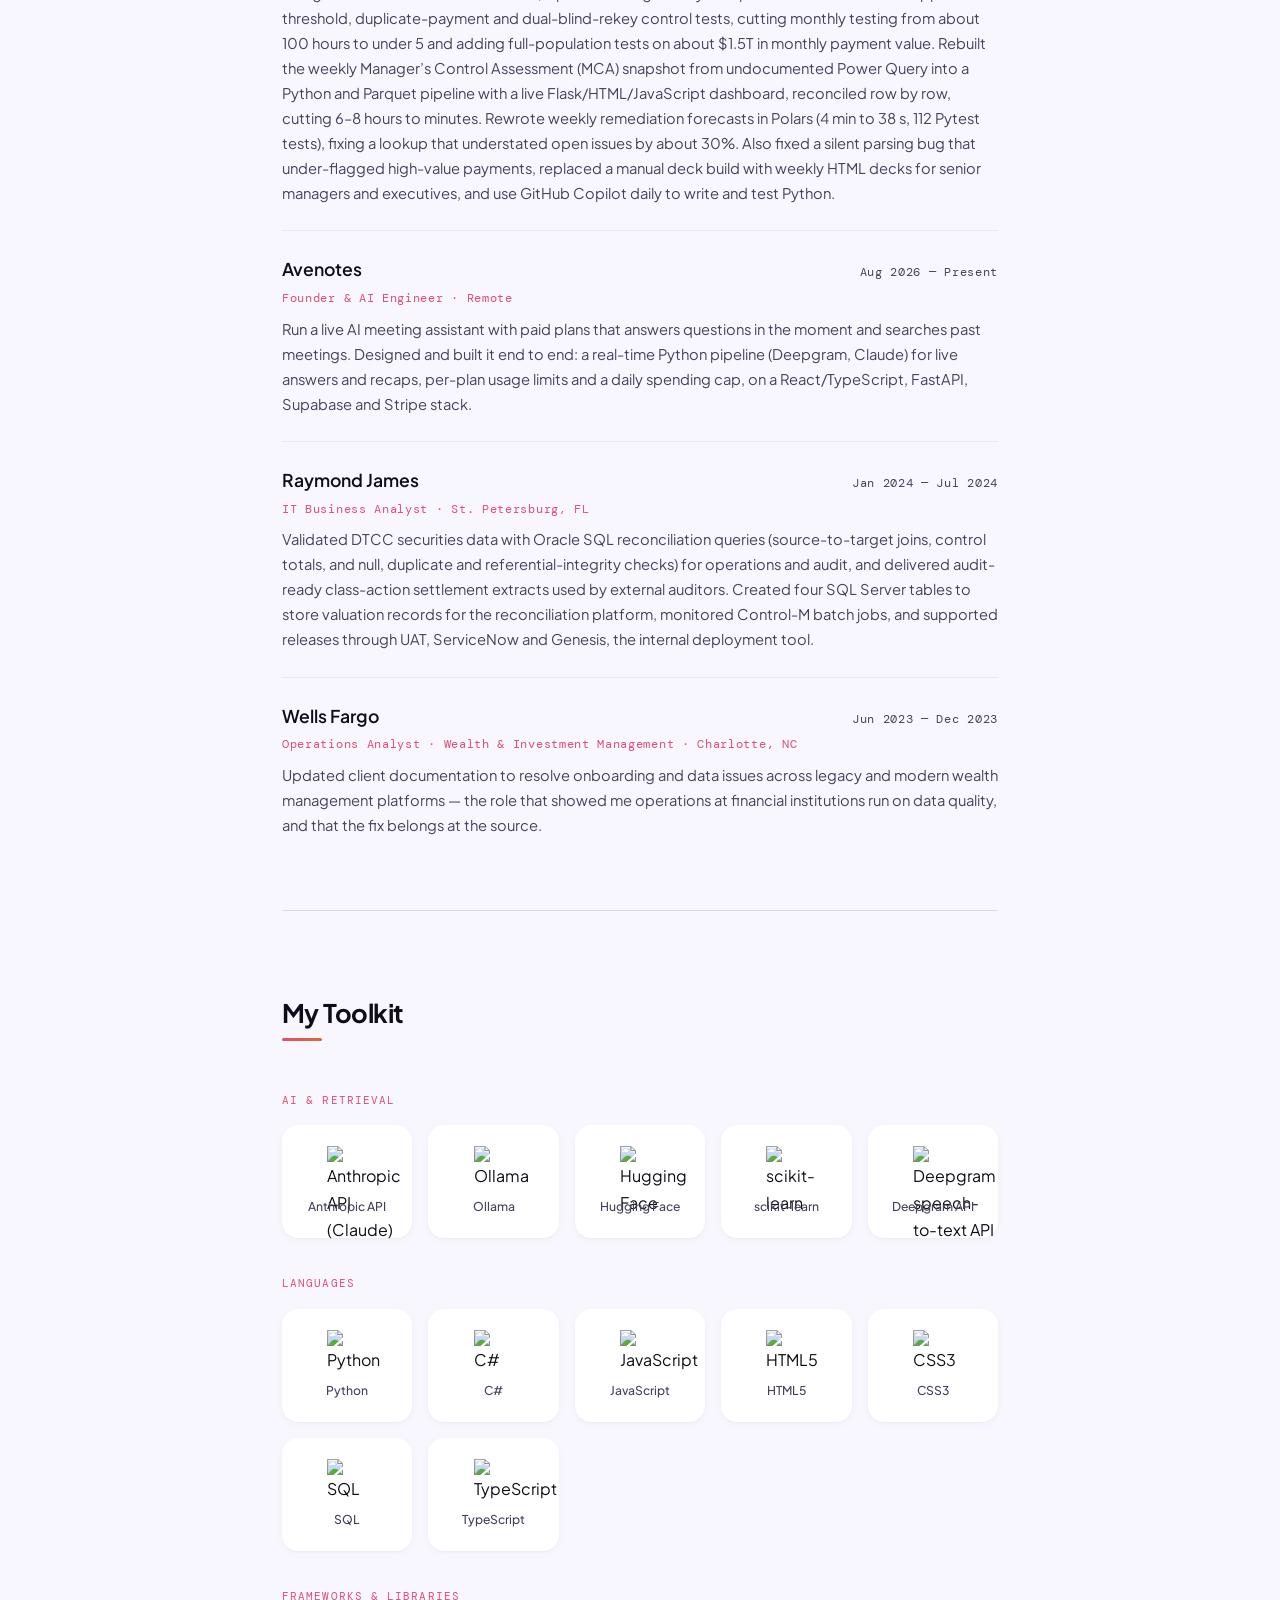
==== commit bb0abd3d: "Visual refresh: architecture diagram on every project, AI Space Field on the home page, live backgro" ====
--- a/index.html
+++ b/index.html
@@ -1080,6 +1080,127 @@
       body { padding-bottom: calc(70px + env(safe-area-inset-bottom)); }
       footer { padding-bottom: calc(5rem + env(safe-area-inset-bottom)); }
     }
+
+    /* == LIVE ARCHITECTURE BACKGROUND (canvas, see #arch-bg script) == */
+    #arch-bg {
+      position: fixed; inset: 0; z-index: -1;
+      width: 100%; height: 100%;
+      pointer-events: none;
+    }
+
+    /* == HERO BUTTON PAIR == */
+    .cta-pair {
+      display: flex; gap: 0.75rem; justify-content: center; flex-wrap: wrap;
+      max-width: 560px; margin: 0 auto;
+    }
+    .cta-pair .cta-btn { flex: 1 1 220px; margin: 0; }
+    .cta-btn--ghost {
+      background: var(--card); color: var(--accent);
+      border: 1px solid var(--accent);
+    }
+    .cta-btn--ghost:hover { background: var(--accent); color: #fff; }
+
+    .section-sub {
+      font-size: 0.92rem; color: var(--text-muted);
+      margin: -0.75rem 0 1.75rem; max-width: 560px;
+    }
+
+    /* == ARCHITECTURE DIAGRAM ON EACH PROJECT == */
+    .arch {
+      position: relative;
+      margin: 0.25rem 0 1.5rem;
+      border-radius: 16px;
+      border: 1px solid var(--border);
+      overflow: hidden;
+      background: #FCFBFF;
+      cursor: zoom-in;
+      box-shadow: var(--shadow-sm);
+      transition: box-shadow 0.3s, transform 0.3s;
+    }
+    .arch:hover { box-shadow: 0 10px 30px rgba(224,78,114,0.12); }
+    .arch__img { display: block; width: 100%; height: auto; }
+    .arch__more { display: none; }
+    @media (max-width: 600px) {
+      /* Phones get the stacked diagram, capped so each card stays short. */
+      .arch { max-height: 470px; }
+      .arch::after {
+        content: ''; position: absolute; left: 0; right: 0; bottom: 0; height: 120px;
+        background: linear-gradient(to bottom, rgba(252,251,255,0), #FCFBFF 75%);
+        pointer-events: none;
+      }
+      .arch__more {
+        display: block; position: absolute; left: 50%; bottom: 14px; z-index: 1;
+        transform: translateX(-50%);
+        font-family: var(--font-sans); font-size: 0.8rem; font-weight: 600;
+        color: #fff; background: var(--accent);
+        border: none; border-radius: 999px; padding: 0.55rem 1.1rem;
+        box-shadow: 0 6px 18px rgba(224,78,114,0.3);
+        white-space: nowrap; pointer-events: none;
+      }
+    }
+    /* Tall images (phone diagrams) scroll inside the lightbox. */
+    .lightbox-overlay.lightbox-overlay--tall {
+      align-items: flex-start; overflow-y: auto; padding: 4.5rem 0 3rem;
+      -webkit-overflow-scrolling: touch;
+    }
+    .lightbox-overlay.lightbox-overlay--tall img {
+      max-height: none; max-width: 94vw; width: 94vw; margin: 0 auto;
+    }
+    .lightbox-overlay.lightbox-overlay--wide img { max-width: 96vw; max-height: 92vh; }
+    .lightbox-overlay--tall .lightbox-close { position: fixed; }
+
+    /* == AI SPACE FIELD HIGHLIGHT ON THE HOME PAGE == */
+    .field-home__kicker {
+      font-family: var(--font-mono); font-size: 0.78rem; letter-spacing: 0.08em;
+      color: var(--accent); margin-bottom: 0.4rem;
+    }
+    .field-home__grid { display: grid; gap: 1rem; margin-bottom: 1.5rem; }
+    .field-card {
+      display: grid; grid-template-columns: minmax(0, 0.9fr) minmax(0, 1.1fr);
+      background: var(--card); border: 1px solid var(--border);
+      border-radius: 20px; overflow: hidden;
+      color: inherit; text-decoration: none;
+      box-shadow: var(--shadow-md);
+      transition: transform 0.3s, box-shadow 0.3s, border-color 0.3s;
+    }
+    a.field-card:hover {
+      transform: translateY(-4px);
+      border-color: rgba(224,78,114,0.35);
+      box-shadow: 0 14px 40px rgba(224,78,114,0.14);
+    }
+    .field-card__media { position: relative; background: #0F0E17; aspect-ratio: 4 / 5; }
+    .field-card__video { display: block; width: 100%; height: 100%; object-fit: cover; }
+    .field-card__play {
+      position: absolute; left: 12px; bottom: 12px;
+      font-family: var(--font-mono); font-size: 0.66rem; letter-spacing: 0.06em;
+      text-transform: uppercase; color: #fff;
+      background: rgba(15,14,23,0.7); border: 1px solid rgba(255,255,255,0.2);
+      border-radius: 999px; padding: 0.3rem 0.7rem;
+      backdrop-filter: blur(6px); -webkit-backdrop-filter: blur(6px);
+    }
+    .field-card__body { padding: 1.5rem; display: flex; flex-direction: column; gap: 0.7rem; justify-content: center; }
+    .field-card__new {
+      font-family: var(--font-mono); font-size: 0.64rem; letter-spacing: 0.08em;
+      color: #fff; background: linear-gradient(135deg, var(--accent), var(--accent-2));
+      border-radius: 6px; padding: 0.2rem 0.5rem;
+    }
+    .field-card__title { font-size: 1.2rem; font-weight: 700; letter-spacing: -0.02em; line-height: 1.3; }
+    .field-card__sum { font-size: 0.9rem; color: var(--text-muted); line-height: 1.6; }
+    .field-card__meta { display: flex; flex-wrap: wrap; gap: 0.4rem 0.9rem; font-family: var(--font-mono); font-size: 0.68rem; color: var(--text-muted); }
+    .field-card__go { font-size: 0.85rem; font-weight: 600; color: var(--accent); text-decoration: none; }
+    .field-card--next { grid-template-columns: minmax(0, 1fr); border-style: dashed; box-shadow: none; background: var(--surface); }
+    .field-home__all { max-width: 460px; }
+    .field-card__body > .tag { align-self: flex-start; }
+    @media (max-width: 600px) {
+      .field-card { grid-template-columns: minmax(0, 1fr); }
+      .field-card__media { aspect-ratio: auto; max-height: 420px; overflow: hidden; }
+      .field-card__video { height: 420px; }
+    }
+
+    @media (prefers-reduced-motion: reduce) {
+      .reveal-item { transition: none; }
+      a.field-card:hover { transform: none; }
+    }
   </style>
 </head>
 <body>
@@ -1088,6 +1209,7 @@
   <a href="#content" class="skip-link">Skip to content</a>
 
   <div class="gradient-background"></div>
+  <canvas id="arch-bg" aria-hidden="true"></canvas>
 
   <!-- == HEADER / NAVIGATION == -->
   <header id="_navigation">
@@ -1106,11 +1228,11 @@
     <nav id="menu">
       <ul class="menu__list">
         <li class="menu__item"><a class="menu__link active" href="#home">Home</a></li>
+        <li class="menu__item"><a class="menu__link" href="#portfolio">Projects</a></li>
+        <li class="menu__item"><a class="menu__link" href="#field">AI <span class="menu__long">Space </span>Field</a></li>
+        <li class="menu__item"><a class="menu__link" href="#resume">Experience</a></li>
+        <li class="menu__item"><a class="menu__link" href="#education">Education</a></li>
         <li class="menu__item"><a class="menu__link" href="#about">About Me</a></li>
-        <li class="menu__item"><a class="menu__link" href="#resume">Experience</a></li>
-        <li class="menu__item"><a class="menu__link" href="#portfolio">Projects</a></li>
-        <li class="menu__item"><a class="menu__link" href="#education">Education</a></li>
-        <li class="menu__item"><a class="menu__link" href="field/">AI <span class="menu__long">Space </span>Field</a></li>
         <li class="menu__item"><a class="menu__link" href="#contact">Contact</a></li>
       </ul>
     </nav>
@@ -1171,21 +1293,962 @@
           </a>
         </div>
 
-        <a href="#contact" class="cta-btn reveal-item">Let's Connect &rarr;</a>
+        <div class="cta-pair reveal-item">
+          <a href="#portfolio" class="cta-btn">See how I build it &darr;</a>
+          <a href="#contact" class="cta-btn cta-btn--ghost">Let's Connect &rarr;</a>
+        </div>
+      </section>
+
+      <!-- == SECTION: PORTFOLIO == -->
+      <section id="portfolio" class="inner portfolio" tabindex="-1">
+        <h2 class="section-heading reveal-item">Projects</h2>
+        <p class="section-sub reveal-item">Each project starts with how it works: the architecture, end to end. Tap a diagram to open it full size.</p>
+
+        <!-- Avenotes -->
+        <div class="project-card reveal-item">
+          <div class="project-card__header">
+            <div>
+              <div class="project-card__name">Avenotes</div>
+              <div class="project-card__role">Founder &amp; AI Engineer &mdash; Live AI Meeting Assistant</div>
+            </div>
+            <span class="status-badge status-live">Live &middot; Paid plans</span>
+          </div>
+          <figure class="arch">
+            <picture>
+              <source media="(max-width: 600px)" srcset="images/arch/arch-avenotes-m.webp" />
+              <img src="images/arch/arch-avenotes.webp" alt="Avenotes architecture: how data flows through it end to end" class="arch__img" loading="lazy" decoding="async" />
+            </picture>
+            <button type="button" class="arch__more" tabindex="-1" aria-hidden="true">See the full diagram</button>
+          </figure>
+          <div class="screenshot-gallery screenshot-gallery--wide">
+            <img src="images/avenotes-hero.jpg" alt="Avenotes during a live meeting: a question is asked and Avenotes gives the bottom line, what matters and the next move from the meeting transcript." class="screenshot-gallery__img" loading="lazy" />
+            <img src="images/avenotes-memory.jpg" alt="Asking 'what did we decide last time?' mid-meeting: Avenotes searches past meetings and names the meeting and recap each point came from." class="screenshot-gallery__img" loading="lazy" />
+          </div>
+          <p class="project-card__desc">
+            A meeting assistant that listens while the meeting is still happening and
+            answers in the moment. Speech streams through the Deepgram API with speaker
+            labels; the Anthropic API turns it into live answers, recaps, and answers
+            across past meetings that name the meetings they came from.
+          </p>
+          <p class="project-card__desc">
+            I launched it on my own, with paid plans. Margin is protected in code: each
+            plan has a usage allowance and a daily spend breaker caps total model cost,
+            and paid access is granted only by a signature-verified Stripe webhook. The
+            backend is FastAPI on Render, the frontend React and TypeScript on Vercel, and
+            the data lives in Supabase Postgres with row-level security. pytest and
+            Playwright end-to-end suites run in CI, which gates every backend deploy.
+          </p>
+          <div class="tags">
+            <span class="tag">Python</span>
+            <span class="tag">FastAPI</span>
+            <span class="tag">Anthropic API</span>
+            <span class="tag">Deepgram API</span>
+            <span class="tag">React</span>
+            <span class="tag">TypeScript</span>
+            <span class="tag">Supabase</span>
+            <span class="tag">PostgreSQL</span>
+            <span class="tag">Stripe API</span>
+            <span class="tag">Playwright</span>
+          </div>
+          <div class="project-card__links">
+            <a href="https://avenotes.ai" target="_blank" rel="noopener noreferrer" class="project-card__link project-card__link--demo">Visit avenotes.ai &rarr;</a>
+          </div>
+        </div>
+
+        <!-- ATLAS -->
+        <div class="project-card reveal-item">
+          <div class="project-card__header">
+            <div>
+              <div class="project-card__name">ATLAS</div>
+              <div class="project-card__role">Data &amp; AI Engineer &mdash; Citi, Global Processing Risk Oversight</div>
+            </div>
+            <span class="status-badge status-muted">Internal &middot; Handed off</span>
+          </div>
+          <figure class="arch">
+            <picture>
+              <source media="(max-width: 600px)" srcset="images/arch/arch-atlas-m.webp" />
+              <img src="images/arch/arch-atlas.webp" alt="ATLAS architecture: how data flows through it end to end" class="arch__img" loading="lazy" decoding="async" />
+            </picture>
+            <button type="button" class="arch__more" tabindex="-1" aria-hidden="true">See the full diagram</button>
+          </figure>
+          <p class="project-card__desc">
+            I designed and built ATLAS end to end, a production-grade Python platform for a
+            50+ application payment-controls program at Citi. It automates
+            approval-threshold, duplicate-payment and dual-blind-rekey control tests,
+            each with its own business rules per application. Shared modules ingest,
+            validate and export Excel, CSV and JSON files, and each new application
+            needs only a JSON config entry plus template scripts. Monthly testing went
+            from about 100 hours to under 5, and full-population tests now cover about
+            $1.5T in monthly payment value on top of the manual monthly samples. After
+            a reorg, ATLAS is now owned by another team. The code is internal to Citi;
+            the architecture and the outcomes are mine to discuss.
+          </p>
+          <div class="impact-row">
+            <div class="impact-item">
+              <span class="impact-item__num">100 &rarr; &lt;5 hrs</span>
+              <span class="impact-item__label">Monthly Testing</span>
+            </div>
+            <div class="impact-item">
+              <span class="impact-item__num">$1.5T</span>
+              <span class="impact-item__label">Monthly Payment Value Tested</span>
+            </div>
+            <div class="impact-item">
+              <span class="impact-item__num">50+</span>
+              <span class="impact-item__label">Apps in the Program</span>
+            </div>
+          </div>
+          <div class="tags">
+            <span class="tag">Python</span>
+            <span class="tag">Flask</span>
+            <span class="tag">Dash</span>
+            <span class="tag">Socket.IO</span>
+            <span class="tag">Pandas</span>
+            <span class="tag">Data Pipelines</span>
+          </div>
+          <p class="project-card__note">Internal tool &mdash; codebase confidential per Citi policy</p>
+        </div>
+
+        <!-- Avocado -->
+        <div class="project-card reveal-item">
+          <div class="project-card__header">
+            <div>
+              <div class="project-card__name">Avocado</div>
+              <div class="project-card__role">Designer &amp; Developer &mdash; Team Knowledge &amp; Analysis Copilot</div>
+            </div>
+            <span class="status-badge status-live">Open source &middot; Docker</span>
+          </div>
+          <figure class="arch">
+            <picture>
+              <source media="(max-width: 600px)" srcset="images/arch/arch-avocado-m.webp" />
+              <img src="images/arch/arch-avocado.webp" alt="Avocado architecture: how data flows through it end to end" class="arch__img" loading="lazy" decoding="async" />
+            </picture>
+            <button type="button" class="arch__more" tabindex="-1" aria-hidden="true">See the full diagram</button>
+          </figure>
+          <div class="screenshot-gallery screenshot-gallery--wide">
+            <img src="images/avocado-cited.jpg" alt="Avocado answering &lsquo;what policies does this Space define?&rsquo; with seven source chips, noting that two of the three policies are titles with no content, and ending with what is missing from the sources." class="screenshot-gallery__img" loading="lazy" />
+            <img src="images/avocado-briefing.jpg" alt="A Workspace Executive Briefing: headline verdict, a six-tile KPI strip with status colours, a revenue section marked on course, and computed charts." class="screenshot-gallery__img" loading="lazy" />
+            <img src="images/avocado-tools.jpg" alt="The tools and integrations panel, each capability a switch showing what it costs in context before it is enabled." class="screenshot-gallery__img" loading="lazy" />
+            <img src="images/avocado-workspace.jpg" alt="The workspace ready to ask: twelve documents indexed, five spreadsheets available for analysis, and suggested questions matched to what was uploaded." class="screenshot-gallery__img" loading="lazy" />
+          </div>
+          <p class="project-card__desc">
+            A question-answering workspace for a team&rsquo;s own files. Upload documents
+            and spreadsheets, ask in plain English, and every answer comes back one of
+            two ways: <strong>quoted</strong>, with the source documents listed
+            underneath it, or <strong>computed</strong> &mdash; Avocado writes Python, runs
+            it against your data in a locked-down container, and shows you the code
+            behind the number.
+          </p>
+          <p class="project-card__desc">
+            It is careful about what it does not know. Asked what policies a workspace
+            defines, it lists the three it found, flags that two of them are titles with
+            nothing behind them, and closes with what is missing &mdash; the actual rules,
+            effective dates and scope are not in these documents. Ask for an executive
+            summary and it charts every spreadsheet in the workspace, then ends the same
+            way.
+          </p>
+          <p class="project-card__desc">
+            Capabilities are switches rather than magic: each integration shows what it
+            will cost in context before anyone turns it on. The sandbox is the part I
+            would defend in review. Generated code runs with
+            no network, a read-only filesystem, and hard memory and CPU caps &mdash; applied
+            to every run, never set per request, because a caller that can choose its own
+            limits can choose none, and 16 container-escape tests attack it to prove it.
+            Role-based access and tenant isolation are enforced in code, checked by 9
+            cross-tenant tests, so no team can read another&rsquo;s data. Tools are called
+            over MCP, and a model router works across LLM providers (Anthropic, OpenAI,
+            Ollama).
+          </p>
+          <div class="impact-row">
+            <div class="impact-item">
+              <span class="impact-item__num">9</span>
+              <span class="impact-item__label">Cross-Tenant Tests</span>
+            </div>
+            <div class="impact-item">
+              <span class="impact-item__num">16</span>
+              <span class="impact-item__label">Container-Escape Tests</span>
+            </div>
+            <div class="impact-item">
+              <span class="impact-item__num">Zero</span>
+              <span class="impact-item__label">Network Access In The Sandbox</span>
+            </div>
+          </div>
+          <div class="tags">
+            <span class="tag">Python</span>
+            <span class="tag">FastAPI</span>
+            <span class="tag">SQLAlchemy</span>
+            <span class="tag">PostgreSQL</span>
+            <span class="tag">pgvector</span>
+            <span class="tag">RAG</span>
+            <span class="tag">Anthropic API</span>
+            <span class="tag">OpenAI API</span>
+            <span class="tag">Ollama</span>
+            <span class="tag">MCP</span>
+            <span class="tag">Redis</span>
+            <span class="tag">Docker</span>
+            <span class="tag">React</span>
+            <span class="tag">TypeScript</span>
+            <span class="tag">Tailwind</span>
+          </div>
+          <div class="project-card__links">
+            <a href="https://youtu.be/FfyPeduV1Sg" target="_blank" rel="noopener noreferrer" class="project-card__link project-card__link--demo">Watch Demo &rarr;</a>
+            <a href="https://github.com/thaisangcr7/avocado" target="_blank" rel="noopener noreferrer" class="project-card__link">View on GitHub &rarr;</a>
+          </div>
+        </div>
+
+        <!-- credit-rag -->
+        <div class="project-card reveal-item">
+          <div class="project-card__header">
+            <div>
+              <div class="project-card__name">credit-rag</div>
+              <div class="project-card__role">Designer &amp; Developer &mdash; AI Document Extraction Service</div>
+            </div>
+            <span class="status-badge status-live">Open source &middot; Docker</span>
+          </div>
+          <figure class="arch">
+            <picture>
+              <source media="(max-width: 600px)" srcset="images/arch/arch-creditrag-m.webp" />
+              <img src="images/arch/arch-creditrag.webp" alt="credit-rag architecture: how data flows through it end to end" class="arch__img" loading="lazy" decoding="async" />
+            </picture>
+            <button type="button" class="arch__more" tabindex="-1" aria-hidden="true">See the full diagram</button>
+          </figure>
+          <p class="project-card__desc">
+            A service that reads a 200-page commercial credit agreement and returns the
+            terms a credit team actually needs &mdash; borrower, facility amount, maturity,
+            pricing, covenants, events of default &mdash; as structured data. Every value
+            arrives <strong>cited</strong>, with the page and the exact sentence it came
+            from. Each citation is then checked in code against the source text, so
+            anything that cannot be traced comes back <strong>not found</strong> rather
+            than invented.
+          </p>
+          <p class="project-card__desc">
+            Search runs in two passes: vector similarity over pgvector to gather
+            candidates, then a cross-encoder re-ranker running locally to narrow them.
+            Ingestion is queued through Kafka with an idempotent worker, so uploading the
+            same document twice is safe.
+          </p>
+          <p class="project-card__desc">
+            Accuracy is measured, not assumed. An evaluation harness scores answers
+            against hand-labeled keys &mdash; on a real SEC filing, accuracy measured 71%, up
+            from a 57% baseline, and
+            it also disproved a change I expected to help, which turned out to make no
+            difference at all.
+          </p>
+          <figure class="project-card__figure">
+            <img src="images/creditrag-extraction.png"
+                 alt="credit-rag extraction results: eight attribute cards, each showing the extracted value above the page number and exact sentence it was quoted from"
+                 class="project-card__img" loading="lazy" />
+            <figcaption class="project-card__caption">
+              Extraction run against the synthetic demo agreement &mdash; a fixed regression
+              document, not the SEC filing. Every value carries the page and the sentence it
+              came from; anything unsupported is abstained rather than guessed.
+            </figcaption>
+          </figure>
+          <div class="impact-row">
+            <div class="impact-item">
+              <span class="impact-item__num">71%</span>
+              <span class="impact-item__label">Accuracy Measured</span>
+            </div>
+            <div class="impact-item">
+              <span class="impact-item__num">57%</span>
+              <span class="impact-item__label">Baseline It Beat</span>
+            </div>
+            <div class="impact-item">
+              <span class="impact-item__num">229</span>
+              <span class="impact-item__label">Page Filing Evaluated</span>
+            </div>
+          </div>
+          <div class="tags">
+            <span class="tag">Python</span>
+            <span class="tag">FastAPI</span>
+            <span class="tag">RAG</span>
+            <span class="tag">pgvector</span>
+            <span class="tag">Anthropic API</span>
+            <span class="tag">Kafka</span>
+            <span class="tag">Redis</span>
+            <span class="tag">Docker</span>
+            <span class="tag">Docling</span>
+            <span class="tag">Angular</span>
+          </div>
+          <div class="project-card__links">
+            <a href="https://github.com/thaisangcr7/credit-rag" target="_blank" rel="noopener noreferrer" class="project-card__link">View on GitHub &rarr;</a>
+          </div>
+        </div>
+
+        <!-- LAYERS -->
+        <div class="project-card reveal-item">
+          <div class="project-card__header">
+            <div>
+              <div class="project-card__name">LAYERS</div>
+              <div class="project-card__role">Designer &amp; Developer &mdash; AML Detection Benchmark on Synthetic Data</div>
+            </div>
+            <span class="status-badge status-live">Private repo &middot; On request</span>
+          </div>
+          <figure class="arch">
+            <picture>
+              <source media="(max-width: 600px)" srcset="images/arch/arch-layers-m.webp" />
+              <img src="images/arch/arch-layers.webp" alt="LAYERS architecture: how data flows through it end to end" class="arch__img" loading="lazy" decoding="async" />
+            </picture>
+            <button type="button" class="arch__more" tabindex="-1" aria-hidden="true">See the full diagram</button>
+          </figure>
+          <p class="project-card__desc">
+            A statistical comparison of two anti-money-laundering detectors &mdash; a
+            rule-based baseline and a graph-based method &mdash; on IBM&rsquo;s synthetic AML
+            dataset (HI-Small): 5 million simulated transactions across 515,000 accounts.
+            It is a research benchmark on synthetic data, not production AML work. The question is not
+            which number is bigger but whether the difference is real, so every metric
+            comes with a bootstrap confidence interval, AUC is compared with DeLong
+            tests, and p-values are corrected across metrics.
+          </p>
+          <p class="project-card__desc">
+            The honest answer is unflattering to both. At a matched flag rate the graph
+            method catches 48% of laundering against 29% for the rules, yet both flag
+            hundreds of innocent transactions for every real one. The stack is built
+            like production: PostgreSQL with least-privilege roles, a job queue and
+            worker, a FastAPI API, a React and D3 network view, non-root Docker images,
+            and CI with pip-audit, Bandit and 209 tests.
+          </p>
+          <div class="impact-row">
+            <div class="impact-item">
+              <span class="impact-item__num">5M</span>
+              <span class="impact-item__label">Transactions Scored</span>
+            </div>
+            <div class="impact-item">
+              <span class="impact-item__num">48% vs 29%</span>
+              <span class="impact-item__label">Recall at a Matched Flag Rate</span>
+            </div>
+            <div class="impact-item">
+              <span class="impact-item__num">209</span>
+              <span class="impact-item__label">Tests &middot; CI Green</span>
+            </div>
+          </div>
+          <div class="tags">
+            <span class="tag">Python</span>
+            <span class="tag">PostgreSQL</span>
+            <span class="tag">NetworkX</span>
+            <span class="tag">scikit-learn</span>
+            <span class="tag">SciPy</span>
+            <span class="tag">FastAPI</span>
+            <span class="tag">React</span>
+            <span class="tag">D3.js</span>
+            <span class="tag">Docker</span>
+          </div>
+        </div>
+
+        <!-- SENTINEL -->
+        <div class="project-card reveal-item">
+          <div class="project-card__header">
+            <div>
+              <div class="project-card__name">SENTINEL</div>
+              <div class="project-card__role">Designer &amp; Developer &mdash; Financial Data API on AWS</div>
+            </div>
+            <span class="status-badge status-muted">Retired &middot; ran ~5 months on AWS</span>
+          </div>
+          <figure class="arch">
+            <picture>
+              <source media="(max-width: 600px)" srcset="images/arch/arch-sentinel-m.webp" />
+              <img src="images/arch/arch-sentinel.webp" alt="SENTINEL architecture: how data flows through it end to end" class="arch__img" loading="lazy" decoding="async" />
+            </picture>
+            <button type="button" class="arch__more" tabindex="-1" aria-hidden="true">See the full diagram</button>
+          </figure>
+          <p class="project-card__desc">
+            A monitoring service that tracks three U.S. economic indicators &mdash; the
+            federal funds rate, CPI and unemployment &mdash; pulling them daily from the
+            FRED API, storing them in PostgreSQL, and raising an alert when a value moves
+            further than its configured threshold.
+          </p>
+          <p class="project-card__desc">
+            It is built the way production services should be. The
+            whole environment is defined in Terraform &mdash; EC2 instance, firewall rules,
+            key pair &mdash; so it stands up from nothing with one command instead of being
+            a machine nobody dares touch. Deploys are gated on the test suite: the deploy
+            job declares a dependency on the tests, so a failing push cannot reach
+            production. And I ran a security audit before the first public deployment,
+            which found six issues I fixed before anyone else could see them.
+          </p>
+          <p class="project-card__desc">
+            It ran on AWS EC2 for about five months, until August 2026. I took it down deliberately: the
+            infrastructure code is the artefact worth keeping, and leaving a t2.micro
+            running to serve a demo nobody is querying is a bill, not a portfolio piece.
+            <code>terraform apply</code> brings it back.
+          </p>
+          <div class="impact-row">
+            <div class="impact-item">
+              <span class="impact-item__num">3</span>
+              <span class="impact-item__label">FRED Series Tracked</span>
+            </div>
+            <div class="impact-item">
+              <span class="impact-item__num">Gated</span>
+              <span class="impact-item__label">Deploys Blocked By A Failed Test</span>
+            </div>
+            <div class="impact-item">
+              <span class="impact-item__num">6</span>
+              <span class="impact-item__label">Vulns Fixed</span>
+            </div>
+          </div>
+          <div class="tags">
+            <span class="tag">Python</span>
+            <span class="tag">FastAPI</span>
+            <span class="tag">PostgreSQL</span>
+            <span class="tag">SQLAlchemy</span>
+            <span class="tag">Docker</span>
+            <span class="tag">Terraform</span>
+            <span class="tag">AWS EC2</span>
+            <span class="tag">GitHub Actions</span>
+            <span class="tag">pytest</span>
+          </div>
+          <div class="project-card__links">
+            <a href="https://github.com/thaisangcr7/SENTINEL" target="_blank" rel="noopener noreferrer" class="project-card__link">View on GitHub &rarr;</a>
+          </div>
+        </div>
+
+        <!-- Automated Portfolio Analytics Pipeline -->
+        <div class="project-card reveal-item">
+          <div class="project-card__header">
+            <div>
+              <div class="project-card__name">Portfolio Analytics Pipeline</div>
+              <div class="project-card__role">Designer &amp; Developer &mdash; End-to-End Data Engineering Project</div>
+            </div>
+            <span class="status-badge status-live">Runs locally &middot; Docker</span>
+          </div>
+          <figure class="arch">
+            <picture>
+              <source media="(max-width: 600px)" srcset="images/arch/arch-pipeline-m.webp" />
+              <img src="images/arch/arch-pipeline.webp" alt="Portfolio Analytics Pipeline architecture: how data flows through it end to end" class="arch__img" loading="lazy" decoding="async" />
+            </picture>
+            <button type="button" class="arch__more" tabindex="-1" aria-hidden="true">See the full diagram</button>
+          </figure>
+          <img src="images/portfolio_analysis.png" alt="Portfolio Analytics Dashboard" class="project-card__img">
+          <p class="project-card__desc">
+            An ELT pipeline that turns daily stock prices into a dashboard without anyone
+            touching it. Every weekday at 6 PM Airflow starts the run: prices land in
+            PostgreSQL from Yahoo Finance, dbt rebuilds a star schema across three layers
+            (Bronze &rarr; Silver &rarr; Gold), 26 data quality tests check the output, and
+            the Metabase dashboard picks up the result. The whole stack runs in Docker.
+          </p>
+          <p class="project-card__desc">
+            It follows the medallion pattern rather than the shortest path from source to
+            chart, and SQL window functions with ROW_NUMBER() de-duplication make every
+            rerun idempotent.
+          </p>
+          <div class="impact-row">
+            <div class="impact-item">
+              <span class="impact-item__num">5</span>
+              <span class="impact-item__label">dbt Models</span>
+            </div>
+            <div class="impact-item">
+              <span class="impact-item__num">26</span>
+              <span class="impact-item__label">Data Quality Tests</span>
+            </div>
+            <div class="impact-item">
+              <span class="impact-item__num">Weekdays</span>
+              <span class="impact-item__label">Unattended 6 PM Run</span>
+            </div>
+          </div>
+          <div class="tags">
+            <span class="tag">Python</span>
+            <span class="tag">dbt Core</span>
+            <span class="tag">Apache Airflow</span>
+            <span class="tag">PostgreSQL</span>
+            <span class="tag">Docker</span>
+            <span class="tag">Metabase</span>
+            <span class="tag">SQL</span>
+          </div>
+          <div class="project-card__links">
+            <a href="https://github.com/thaisangcr7/Automated-Portfolio-Analytics-Pipeline" target="_blank" rel="noopener noreferrer" class="project-card__link">View on GitHub &rarr;</a>
+          </div>
+        </div>
+
+        <!-- ThriveKid -->
+        <div class="project-card reveal-item">
+          <div class="project-card__header">
+            <div>
+              <div class="project-card__name">ThriveKid</div>
+              <div class="project-card__role">Full-Stack Developer &mdash; PWA Side Project</div>
+            </div>
+            <span class="status-badge status-live">Live</span>
+          </div>
+          <figure class="arch">
+            <picture>
+              <source media="(max-width: 600px)" srcset="images/arch/arch-thrivekid-m.webp" />
+              <img src="images/arch/arch-thrivekid.webp" alt="ThriveKid architecture: how data flows through it end to end" class="arch__img" loading="lazy" decoding="async" />
+            </picture>
+            <button type="button" class="arch__more" tabindex="-1" aria-hidden="true">See the full diagram</button>
+          </figure>
+          <div class="screenshot-gallery">
+            <img src="images/thrivekid-main.jpeg" alt="ThriveKid main page" class="screenshot-gallery__img" loading="lazy" />
+            <img src="images/Main_dark.jpeg" alt="ThriveKid dark mode" class="screenshot-gallery__img" loading="lazy" />
+            <img src="images/thrivekid-main-mid.jpeg" alt="ThriveKid features" class="screenshot-gallery__img" loading="lazy" />
+            <img src="images/thrivekid-children.jpeg" alt="ThriveKid children page" class="screenshot-gallery__img" loading="lazy" />
+            <img src="images/thrivekid-growth-chart.jpeg" alt="ThriveKid growth tracking chart" class="screenshot-gallery__img" loading="lazy" />
+            <img src="images/thrivekid-reports.jpeg" alt="ThriveKid reports and analytics" class="screenshot-gallery__img" loading="lazy" />
+          </div>
+          <p class="project-card__desc">
+            A full-stack PWA that helps parents track and support a child&rsquo;s
+            development: 12 feature modules, JWT authentication with refresh token
+            rotation, a timezone-aware recurring event engine, and WHO percentile growth
+            charts. I built it as a first-time parent who could not find one app that did
+            all of it.
+          </p>
+          <p class="project-card__desc">
+            Clean Architecture across a 3-layer .NET 8 backend, a React 19 TypeScript
+            frontend on Vercel, Docker multi-stage builds and GitHub Actions CI. It went
+            through two full code reviews with a senior engineer &mdash; 25+ issues raised
+            and resolved, including a 13-issue security audit before launch.
+          </p>
+          <div class="tags">
+            <span class="tag">React</span>
+            <span class="tag">C#</span>
+            <span class="tag">ASP.NET Core</span>
+            <span class="tag">Entity Framework Core</span>
+            <span class="tag">RESTful API</span>
+            <span class="tag">Swagger</span>
+            <span class="tag">Docker</span>
+            <span class="tag">GitHub Actions</span>
+            <span class="tag">Vercel</span>
+            <span class="tag">Azure</span>
+          </div>
+          <div class="project-card__links">
+            <a href="https://thrive-kid-growth-planner.vercel.app/" target="_blank" rel="noopener noreferrer" class="project-card__link project-card__link--demo">View Live App &rarr;</a>
+            <a href="https://youtube.com/shorts/Acs9CrLARwk" target="_blank" rel="noopener noreferrer" class="project-card__link">Watch Demo &rarr;</a>
+          </div>
+        </div>
+      </section>
+
+      <!-- == SECTION: FIELD (AI Space Field highlights) == -->
+      <section id="field" class="inner field-home" tabindex="-1">
+        <div class="field-home__kicker reveal-item">// AI Space Field</div>
+        <h2 class="section-heading reveal-item">AI, broken down. Diagrams included.</h2>
+        <p class="section-sub reveal-item">
+          Plain-English breakdowns of AI and data architecture. Every post has an
+          end-to-end diagram you can click through and links to its sources.
+        </p>
+
+        <div class="field-home__grid">
+          <!-- NEWEST POST FIRST. On a new post's posting day: copy this card, point it at the new post, drop the "Up next" card. -->
+          <a class="field-card reveal-item" href="field/bi-ready-vs-ai-ready/">
+            <div class="field-card__media">
+              <video class="field-card__video" muted loop playsinline preload="none"
+                     poster="field/bi-ready-vs-ai-ready/media/thumb.jpg"
+                     data-src="field/bi-ready-vs-ai-ready/media/post-22.mp4"
+                     aria-label="Animated end-to-end diagram: sources, ingestion, validation, lakehouse, compute, serving, dashboard, model, action, monitoring"></video>
+              <span class="field-card__play" aria-hidden="true">&#9654; Live diagram</span>
+            </div>
+            <div class="field-card__body">
+              <div><span class="field-card__new">NEW</span> <span class="tag">Architecture</span></div>
+              <h3 class="field-card__title">BI-ready vs AI-ready: does your architecture have a way back?</h3>
+              <p class="field-card__sum">A dashboard and an AI model can read the same data. They need different architecture. The difference is one arrow, and it changes three things.</p>
+              <div class="field-card__meta"><span>Oct 19, 2026</span><span>Interactive diagram</span><span>Video</span></div>
+              <span class="field-card__go">Read the breakdown &rarr;</span>
+            </div>
+          </a>
+
+          <div class="field-card field-card--next reveal-item">
+            <div class="field-card__body">
+              <span class="tag">Up next</span>
+              <h3 class="field-card__title">Prompt-only vs pipeline + AI</h3>
+              <p class="field-card__sum">Why the same spreadsheet can give you two different totals, and the pipeline that fixes it.</p>
+              <a class="field-card__go" href="https://www.linkedin.com/in/sang-thai" target="_blank" rel="noopener noreferrer">Follow on LinkedIn to catch it &rarr;</a>
+            </div>
+          </div>
+        </div>
+
+        <a href="field/" class="cta-btn field-home__all reveal-item">See every breakdown in the AI Space Field &rarr;</a>
+      </section>
+
+      <!-- == SECTION: RESUME == -->
+      <section id="resume" class="inner resume" tabindex="-1">
+        <h2 class="section-heading reveal-item">Experience</h2>
+
+        <div class="exp-item reveal-item">
+          <div class="exp-item__header">
+            <span class="exp-item__company">Citigroup</span>
+            <span class="exp-item__date">Aug 2024 &mdash; Present</span>
+          </div>
+          <div class="exp-item__title">Data &amp; AI Engineer &middot; Global Processing Risk Oversight &middot; Tampa, FL</div>
+          <p class="exp-item__desc">
+            Designed and built ATLAS end to end, a production-grade Python platform that automates
+            approval-threshold, duplicate-payment and dual-blind-rekey control tests, cutting
+            monthly testing from about 100 hours to under 5 and adding full-population tests
+            on about $1.5T in monthly payment value. Rebuilt the weekly Manager&rsquo;s Control
+            Assessment (MCA) snapshot from undocumented Power Query into a Python and Parquet
+            pipeline with a live Flask/HTML/JavaScript dashboard, reconciled row by row,
+            cutting 6&ndash;8 hours to minutes. Rewrote weekly remediation forecasts in Polars
+            (4 min to 38 s, 112 Pytest tests), fixing a lookup that understated open issues
+            by about 30%. Also fixed a silent parsing bug that under-flagged high-value
+            payments, replaced a manual deck build with weekly HTML decks for senior
+            managers and executives, and use GitHub Copilot daily to write and test Python.
+          </p>
+        </div>
+
+        <div class="exp-item reveal-item">
+          <div class="exp-item__header">
+            <span class="exp-item__company">Avenotes</span>
+            <span class="exp-item__date">Aug 2026 &mdash; Present</span>
+          </div>
+          <div class="exp-item__title">Founder &amp; AI Engineer &middot; Remote</div>
+          <p class="exp-item__desc">
+            Run a live AI meeting assistant with paid plans that answers questions in the
+            moment and searches past meetings. Designed and built it end to end: a real-time
+            Python pipeline (Deepgram, Claude) for live answers and recaps, per-plan usage
+            limits and a daily spending cap, on a React/TypeScript, FastAPI, Supabase and
+            Stripe stack.
+          </p>
+        </div>
+
+        <div class="exp-item reveal-item">
+          <div class="exp-item__header">
+            <span class="exp-item__company">Raymond James</span>
+            <span class="exp-item__date">Jan 2024 &mdash; Jul 2024</span>
+          </div>
+          <div class="exp-item__title">IT Business Analyst &middot; St. Petersburg, FL</div>
+          <p class="exp-item__desc">
+            Validated DTCC securities data with Oracle SQL reconciliation queries
+            (source-to-target joins, control totals, and null, duplicate and
+            referential-integrity checks) for operations and audit, and delivered
+            audit-ready class-action settlement extracts used by external auditors.
+            Created four SQL Server tables to store valuation records for the
+            reconciliation platform, monitored Control-M batch jobs, and supported
+            releases through UAT, ServiceNow and Genesis, the internal deployment tool.
+          </p>
+        </div>
+
+        <div class="exp-item reveal-item">
+          <div class="exp-item__header">
+            <span class="exp-item__company">Wells Fargo</span>
+            <span class="exp-item__date">Jun 2023 &mdash; Dec 2023</span>
+          </div>
+          <div class="exp-item__title">Operations Analyst &middot; Wealth &amp; Investment Management &middot; Charlotte, NC</div>
+          <p class="exp-item__desc">
+            Updated client documentation to resolve onboarding and data issues across
+            legacy and modern wealth management platforms &mdash; the role that showed me
+            operations at financial institutions run on data quality, and that the fix
+            belongs at the source.
+          </p>
+        </div>
+
+      </section>
+
+      <!-- == SECTION: TOOLKIT == -->
+      <section id="toolkit" class="inner" tabindex="-1">
+        <h2 class="section-heading reveal-item">My Toolkit</h2>
+
+        <!-- Languages -->
+        <div class="toolkit-category reveal-item">
+          <h3 class="toolkit-category__label">AI &amp; Retrieval</h3>
+          <div class="toolkit-grid">
+            <div class="tool-card">
+              <div class="tool-card__icon"><img src="https://cdn.simpleicons.org/anthropic" alt="Anthropic API (Claude)" loading="lazy" /></div>
+              <span class="tool-card__name">Anthropic API</span>
+            </div>
+            <div class="tool-card">
+              <div class="tool-card__icon"><img src="https://cdn.simpleicons.org/ollama" alt="Ollama" loading="lazy" /></div>
+              <span class="tool-card__name">Ollama</span>
+            </div>
+            <div class="tool-card">
+              <div class="tool-card__icon"><img src="https://cdn.simpleicons.org/huggingface" alt="Hugging Face" loading="lazy" /></div>
+              <span class="tool-card__name">Hugging Face</span>
+            </div>
+            <div class="tool-card">
+              <div class="tool-card__icon"><img src="https://cdn.simpleicons.org/scikitlearn" alt="scikit-learn" loading="lazy" /></div>
+              <span class="tool-card__name">scikit-learn</span>
+            </div>
+            <div class="tool-card">
+              <div class="tool-card__icon"><img src="https://cdn.simpleicons.org/deepgram" alt="Deepgram speech-to-text API" loading="lazy" /></div>
+              <span class="tool-card__name">Deepgram API</span>
+            </div>
+          </div>
+        </div>
+
+        <div class="toolkit-category reveal-item">
+          <h3 class="toolkit-category__label">Languages</h3>
+          <div class="toolkit-grid">
+            <div class="tool-card">
+              <div class="tool-card__icon"><img src="https://cdn.jsdelivr.net/gh/devicons/devicon@latest/icons/python/python-original.svg" alt="Python" loading="lazy" /></div>
+              <span class="tool-card__name">Python</span>
+            </div>
+            <div class="tool-card">
+              <div class="tool-card__icon"><img src="https://cdn.jsdelivr.net/gh/devicons/devicon@latest/icons/csharp/csharp-original.svg" alt="C#" loading="lazy" /></div>
+              <span class="tool-card__name">C#</span>
+            </div>
+            <div class="tool-card">
+              <div class="tool-card__icon"><img src="https://cdn.jsdelivr.net/gh/devicons/devicon@latest/icons/javascript/javascript-original.svg" alt="JavaScript" loading="lazy" /></div>
+              <span class="tool-card__name">JavaScript</span>
+            </div>
+            <div class="tool-card">
+              <div class="tool-card__icon"><img src="https://cdn.jsdelivr.net/gh/devicons/devicon@latest/icons/html5/html5-original.svg" alt="HTML5" loading="lazy" /></div>
+              <span class="tool-card__name">HTML5</span>
+            </div>
+            <div class="tool-card">
+              <div class="tool-card__icon"><img src="https://cdn.jsdelivr.net/gh/devicons/devicon@latest/icons/css3/css3-original.svg" alt="CSS3" loading="lazy" /></div>
+              <span class="tool-card__name">CSS3</span>
+            </div>
+            <div class="tool-card">
+              <div class="tool-card__icon"><img src="https://cdn.jsdelivr.net/gh/devicons/devicon@latest/icons/microsoftsqlserver/microsoftsqlserver-original.svg" alt="SQL" loading="lazy" /></div>
+              <span class="tool-card__name">SQL</span>
+            </div>
+            <div class="tool-card">
+              <div class="tool-card__icon"><img src="https://cdn.jsdelivr.net/gh/devicons/devicon@latest/icons/typescript/typescript-original.svg" alt="TypeScript" loading="lazy" /></div>
+              <span class="tool-card__name">TypeScript</span>
+            </div>
+          </div>
+        </div>
+
+        <!-- Frameworks & Libraries -->
+        <div class="toolkit-category reveal-item">
+          <h3 class="toolkit-category__label">Frameworks &amp; Libraries</h3>
+          <div class="toolkit-grid">
+            <div class="tool-card">
+              <div class="tool-card__icon"><img src="https://cdn.jsdelivr.net/gh/devicons/devicon@latest/icons/flask/flask-original.svg" alt="Flask" loading="lazy" /></div>
+              <span class="tool-card__name">Flask</span>
+            </div>
+            <div class="tool-card">
+              <div class="tool-card__icon"><img src="https://cdn.jsdelivr.net/gh/devicons/devicon@latest/icons/fastapi/fastapi-original.svg" alt="FastAPI" loading="lazy" /></div>
+              <span class="tool-card__name">FastAPI</span>
+            </div>
+            <div class="tool-card">
+              <div class="tool-card__icon"><img src="https://cdn.jsdelivr.net/gh/devicons/devicon@latest/icons/dotnetcore/dotnetcore-original.svg" alt=".NET Core" loading="lazy" /></div>
+              <span class="tool-card__name">.NET Core</span>
+            </div>
+            <div class="tool-card">
+              <div class="tool-card__icon"><img src="https://cdn.jsdelivr.net/gh/devicons/devicon@latest/icons/socketio/socketio-original.svg" alt="Socket.IO" loading="lazy" /></div>
+              <span class="tool-card__name">Socket.IO</span>
+            </div>
+            <div class="tool-card">
+              <div class="tool-card__icon"><img src="https://cdn.jsdelivr.net/gh/devicons/devicon@latest/icons/plotly/plotly-original.svg" alt="Dash / Plotly" loading="lazy" /></div>
+              <span class="tool-card__name">Dash / Plotly</span>
+            </div>
+            <div class="tool-card">
+              <div class="tool-card__icon"><img src="https://cdn.jsdelivr.net/gh/devicons/devicon@latest/icons/pandas/pandas-original.svg" alt="Pandas" loading="lazy" /></div>
+              <span class="tool-card__name">Pandas</span>
+            </div>
+            <div class="tool-card">
+              <div class="tool-card__icon"><img src="https://cdn.jsdelivr.net/gh/devicons/devicon@latest/icons/react/react-original.svg" alt="React" loading="lazy" /></div>
+              <span class="tool-card__name">React</span>
+            </div>
+            <div class="tool-card">
+              <div class="tool-card__icon"><img src="https://cdn.jsdelivr.net/gh/devicons/devicon@latest/icons/numpy/numpy-original.svg" alt="NumPy" loading="lazy" /></div>
+              <span class="tool-card__name">NumPy</span>
+            </div>
+            <div class="tool-card">
+              <div class="tool-card__icon"><img src="https://cdn.jsdelivr.net/gh/devicons/devicon@latest/icons/swagger/swagger-original.svg" alt="Swagger" loading="lazy" /></div>
+              <span class="tool-card__name">Swagger</span>
+            </div>
+            <div class="tool-card">
+              <div class="tool-card__icon"><img src="https://cdn.jsdelivr.net/gh/devicons/devicon@latest/icons/angular/angular-original.svg" alt="Angular" loading="lazy" /></div>
+              <span class="tool-card__name">Angular</span>
+            </div>
+            <div class="tool-card">
+              <div class="tool-card__icon"><img src="https://cdn.simpleicons.org/pydantic" alt="Pydantic" loading="lazy" /></div>
+              <span class="tool-card__name">Pydantic</span>
+            </div>
+            <div class="tool-card">
+              <div class="tool-card__icon"><img src="https://cdn.jsdelivr.net/gh/devicons/devicon@latest/icons/tailwindcss/tailwindcss-original.svg" alt="Tailwind CSS" loading="lazy" /></div>
+              <span class="tool-card__name">Tailwind CSS</span>
+            </div>
+            <div class="tool-card">
+              <div class="tool-card__icon"><img src="https://cdn.simpleicons.org/vite" alt="Vite" loading="lazy" /></div>
+              <span class="tool-card__name">Vite</span>
+            </div>
+          </div>
+        </div>
+
+        <!-- Data & Automation -->
+        <div class="toolkit-category reveal-item">
+          <h3 class="toolkit-category__label">Data &amp; Automation</h3>
+          <div class="toolkit-grid">
+            <div class="tool-card">
+              <div class="tool-card__icon"><img src="https://cdn.jsdelivr.net/gh/devicons/devicon@latest/icons/microsoftsqlserver/microsoftsqlserver-original.svg" alt="SQL Server" loading="lazy" /></div>
+              <span class="tool-card__name">SQL Server</span>
+            </div>
+            <div class="tool-card">
+              <div class="tool-card__icon"><img src="https://cdn.jsdelivr.net/gh/devicons/devicon@latest/icons/postgresql/postgresql-original.svg" alt="PostgreSQL" loading="lazy" /></div>
+              <span class="tool-card__name">PostgreSQL</span>
+            </div>
+            <div class="tool-card">
+              <div class="tool-card__icon">
+                <svg viewBox="0 0 40 40" fill="none" xmlns="http://www.w3.org/2000/svg" aria-label="dbt Core" role="img">
+                  <rect x="6" y="17" width="7" height="7" rx="2" fill="#FF694B"/>
+                  <rect x="16.5" y="10" width="7" height="7" rx="2" fill="#FF7A59"/>
+                  <rect x="16.5" y="24" width="7" height="7" rx="2" fill="#FF7A59"/>
+                  <rect x="27" y="17" width="7" height="7" rx="2" fill="#FFA07A"/>
+                </svg>
+              </div>
+              <span class="tool-card__name">dbt Core</span>
+            </div>
+            <div class="tool-card">
+              <div class="tool-card__icon"><img src="https://cdn.jsdelivr.net/gh/devicons/devicon@latest/icons/apacheairflow/apacheairflow-original.svg" alt="Apache Airflow" loading="lazy" /></div>
+              <span class="tool-card__name">Apache Airflow</span>
+            </div>
+            <div class="tool-card">
+              <div class="tool-card__icon"><img src="https://cdn.jsdelivr.net/gh/devicons/devicon@latest/icons/sqlalchemy/sqlalchemy-original.svg" alt="SQLAlchemy" loading="lazy" /></div>
+              <span class="tool-card__name">SQLAlchemy</span>
+            </div>
+            <div class="tool-card">
+              <div class="tool-card__icon"><img src="https://cdn.jsdelivr.net/gh/devicons/devicon@latest/icons/sqlite/sqlite-original.svg" alt="SQLite" loading="lazy" /></div>
+              <span class="tool-card__name">SQLite</span>
+            </div>
+            <div class="tool-card">
+              <div class="tool-card__icon"><img src="https://cdn.jsdelivr.net/gh/devicons/devicon@latest/icons/json/json-original.svg" alt="RESTful APIs" loading="lazy" /></div>
+              <span class="tool-card__name">RESTful APIs</span>
+            </div>
+            <div class="tool-card">
+              <div class="tool-card__icon">
+                <svg viewBox="0 0 40 40" fill="none" xmlns="http://www.w3.org/2000/svg"><rect x="4" y="8" width="32" height="24" rx="3" stroke="var(--accent)" stroke-width="2"/><path d="M12 16h16M12 21h10M12 26h13" stroke="var(--accent)" stroke-width="1.5" stroke-linecap="round"/></svg>
+              </div>
+              <span class="tool-card__name">Control-M</span>
+            </div>
+            <div class="tool-card">
+              <div class="tool-card__icon">
+                <svg viewBox="0 0 40 40" fill="none" xmlns="http://www.w3.org/2000/svg"><path d="M8 12h24v4H8zM8 20h24v4H8zM8 28h24v4H8z" fill="var(--accent)" opacity="0.2" rx="2"/><path d="M10 14h8M10 22h12M10 30h6" stroke="var(--accent)" stroke-width="1.5" stroke-linecap="round"/></svg>
+              </div>
+              <span class="tool-card__name">Data Pipelines</span>
+            </div>
+            <div class="tool-card">
+              <div class="tool-card__icon">
+                <svg viewBox="0 0 40 40" fill="none" xmlns="http://www.w3.org/2000/svg" aria-hidden="true">
+                  <rect x="7" y="9" width="26" height="22" rx="4" stroke="var(--accent)" stroke-width="1.5"/>
+                  <rect x="12" y="20" width="3" height="6" rx="1" fill="var(--accent)"/>
+                  <rect x="18.5" y="16" width="3" height="10" rx="1" fill="var(--accent)"/>
+                  <rect x="25" y="13" width="3" height="13" rx="1" fill="var(--accent)"/>
+                </svg>
+              </div>
+              <span class="tool-card__name">Metabase</span>
+            </div>
+            <div class="tool-card">
+              <div class="tool-card__icon"><img src="https://cdn.jsdelivr.net/gh/devicons/devicon@latest/icons/apachekafka/apachekafka-original.svg" alt="Apache Kafka" loading="lazy" /></div>
+              <span class="tool-card__name">Apache Kafka</span>
+            </div>
+            <div class="tool-card">
+              <div class="tool-card__icon"><img src="https://cdn.jsdelivr.net/gh/devicons/devicon@latest/icons/redis/redis-original.svg" alt="Redis" loading="lazy" /></div>
+              <span class="tool-card__name">Redis</span>
+            </div>
+            <div class="tool-card">
+              <div class="tool-card__icon"><img src="https://cdn.jsdelivr.net/gh/devicons/devicon@latest/icons/postgresql/postgresql-original.svg" alt="pgvector (PostgreSQL)" loading="lazy" /></div>
+              <span class="tool-card__name">pgvector</span>
+            </div>
+          </div>
+        </div>
+
+        <!-- Tools & Infrastructure -->
+        <div class="toolkit-category reveal-item">
+          <h3 class="toolkit-category__label">Tools &amp; Infrastructure</h3>
+          <div class="toolkit-grid">
+            <div class="tool-card">
+              <div class="tool-card__icon"><img src="https://cdn.jsdelivr.net/gh/devicons/devicon@latest/icons/docker/docker-original.svg" alt="Docker" loading="lazy" /></div>
+              <span class="tool-card__name">Docker</span>
+            </div>
+            <div class="tool-card">
+              <div class="tool-card__icon"><img src="https://cdn.jsdelivr.net/gh/devicons/devicon@latest/icons/amazonwebservices/amazonwebservices-plain-wordmark.svg" alt="AWS" loading="lazy" /></div>
+              <span class="tool-card__name">AWS</span>
+            </div>
+            <div class="tool-card">
+              <div class="tool-card__icon"><img src="https://cdn.jsdelivr.net/gh/devicons/devicon@latest/icons/terraform/terraform-original.svg" alt="Terraform" loading="lazy" /></div>
+              <span class="tool-card__name">Terraform</span>
+            </div>
+            <div class="tool-card">
+              <div class="tool-card__icon"><img src="https://cdn.jsdelivr.net/gh/devicons/devicon@latest/icons/githubactions/githubactions-original.svg" alt="GitHub Actions" loading="lazy" /></div>
+              <span class="tool-card__name">GitHub Actions</span>
+            </div>
+            <div class="tool-card">
+              <div class="tool-card__icon"><img src="https://cdn.jsdelivr.net/gh/devicons/devicon@latest/icons/git/git-original.svg" alt="Git" loading="lazy" /></div>
+              <span class="tool-card__name">Git</span>
+            </div>
+            <div class="tool-card">
+              <div class="tool-card__icon"><img src="https://cdn.jsdelivr.net/gh/devicons/devicon@latest/icons/github/github-original.svg" alt="GitHub" loading="lazy" /></div>
+              <span class="tool-card__name">GitHub</span>
+            </div>
+            <div class="tool-card">
+              <div class="tool-card__icon"><img src="https://cdn.jsdelivr.net/gh/devicons/devicon@latest/icons/vscode/vscode-original.svg" alt="VS Code" loading="lazy" /></div>
+              <span class="tool-card__name">VS Code</span>
+            </div>
+            <div class="tool-card">
+              <div class="tool-card__icon"><img src="https://cdn.jsdelivr.net/gh/devicons/devicon@latest/icons/linux/linux-original.svg" alt="Linux" loading="lazy" /></div>
+              <span class="tool-card__name">Linux</span>
+            </div>
+            <div class="tool-card">
+              <div class="tool-card__icon"><img src="https://cdn.jsdelivr.net/gh/devicons/devicon@latest/icons/postman/postman-original.svg" alt="Postman" loading="lazy" /></div>
+              <span class="tool-card__name">Postman</span>
+            </div>
+            <div class="tool-card">
+              <div class="tool-card__icon"><img src="https://cdn.jsdelivr.net/gh/devicons/devicon@latest/icons/pytest/pytest-original.svg" alt="pytest" loading="lazy" /></div>
+              <span class="tool-card__name">pytest</span>
+            </div>
+            <div class="tool-card">
+              <div class="tool-card__icon"><img src="https://cdn.jsdelivr.net/gh/devicons/devicon@latest/icons/playwright/playwright-original.svg" alt="Playwright" loading="lazy" /></div>
+              <span class="tool-card__name">Playwright</span>
+            </div>
+            <div class="tool-card">
+              <div class="tool-card__icon"><img src="https://cdn.simpleicons.org/vitest" alt="Vitest" loading="lazy" /></div>
+              <span class="tool-card__name">Vitest</span>
+            </div>
+            <div class="tool-card">
+              <div class="tool-card__icon"><img src="https://cdn.simpleicons.org/ruff" alt="Ruff" loading="lazy" /></div>
+              <span class="tool-card__name">Ruff</span>
+            </div>
+            <div class="tool-card">
+              <div class="tool-card__icon"><img src="https://cdn.simpleicons.org/uv" alt="uv" loading="lazy" /></div>
+              <span class="tool-card__name">uv</span>
+            </div>
+            <div class="tool-card">
+              <div class="tool-card__icon"><img src="https://cdn.simpleicons.org/opentelemetry" alt="OpenTelemetry" loading="lazy" /></div>
+              <span class="tool-card__name">OpenTelemetry</span>
+            </div>
+            <div class="tool-card">
+              <div class="tool-card__icon"><img src="https://cdn.jsdelivr.net/gh/devicons/devicon@latest/icons/azure/azure-original.svg" alt="Azure" loading="lazy" /></div>
+              <span class="tool-card__name">Azure</span>
+            </div>
+            <div class="tool-card">
+              <div class="tool-card__icon"><img src="https://cdn.simpleicons.org/vercel" alt="Vercel" loading="lazy" /></div>
+              <span class="tool-card__name">Vercel</span>
+            </div>
+          </div>
+        </div>
+
+      </section>
+
+      <!-- == SECTION: EDUCATION == -->
+      <section id="education" class="inner resume" tabindex="-1">
+        <h2 class="section-heading reveal-item">Education</h2>
+
+        <div class="edu-grid">
+          <div class="edu-card reveal-item">
+            <div class="edu-card__school">University of South Florida</div>
+            <div class="edu-card__degree">M.S. Artificial Intelligence in Business &amp; Digital Transformation &mdash; Candidate</div>
+            <div class="edu-card__meta">Expected December 2027</div>
+            <span class="edu-card__badge">In Progress</span>
+          </div>
+          <div class="edu-card reveal-item">
+            <div class="edu-card__school">University of South Florida</div>
+            <div class="edu-card__degree">B.S. Finance, Cum Laude &mdash; May 2023</div>
+            <div class="edu-card__meta">GPA: 3.63</div>
+            <span class="edu-card__badge">Completed</span>
+          </div>
+
+          <div class="edu-card reveal-item">
+            <div class="edu-card__school">Springboard</div>
+            <div class="edu-card__degree">Data Science Career Track</div>
+            <p class="edu-card__desc">
+              Self-funded, mentor-led curriculum taken alongside my finance degree:
+              hands-on coursework with 1:1 industry mentor oversight, ~20 case studies,
+              and two capstone projects. Covered Python, SQL, statistical inference,
+              data wrangling and visualization, and supervised machine learning
+              &mdash; regression, tree ensembles, clustering, and time series.
+            </p>
+            <div class="edu-card__links">
+              <a class="edu-card__link" href="https://github.com/thaisangcr7/Capstone_2" target="_blank" rel="noopener">Capstone 2 &mdash; Santander &rarr;</a>
+              <a class="edu-card__link" href="https://github.com/thaisangcr7/Capstone_1_Resort" target="_blank" rel="noopener">Capstone 1 &mdash; Big Mountain &rarr;</a>
+            </div>
+            <div class="edu-card__meta">2023 &middot; Coursework and both capstones completed</div>
+            <span class="edu-card__badge">Coursework Completed</span>
+          </div>
+
+        </div>
       </section>
 
       <!-- == SECTION: ABOUT == -->
       <section id="about" class="inner inner-first about" tabindex="-1">
         <h2 class="section-heading reveal-item">About Me</h2>
         <div class="about__text">
-          <p class="reveal-item">
-            I'm an AI and data engineer in Tampa Bay with 3+ years in financial
-            services. I came to engineering through finance, and that is still my edge:
-            I know what it takes for a pipeline to pass audit, not just run. At
-            <strong>Wells Fargo</strong> I worked on client and data issues across wealth
-            platforms; at <strong>Raymond James</strong> I validated DTCC securities data
-            with Oracle SQL reconciliation queries for operations and audit.
-          </p>
           <p class="reveal-item">
             Since 2024 I've been a Data &amp; AI Engineer at <strong>Citigroup</strong>, in Global
             Processing Risk Oversight. There I designed and built <strong>ATLAS</strong> end to end &mdash; a
@@ -1237,856 +2300,6 @@
         </div>
       </section>
 
-      <!-- == SECTION: TOOLKIT == -->
-      <section id="toolkit" class="inner" tabindex="-1">
-        <h2 class="section-heading reveal-item">My Toolkit</h2>
-
-        <!-- Languages -->
-        <div class="toolkit-category reveal-item">
-          <h3 class="toolkit-category__label">AI &amp; Retrieval</h3>
-          <div class="toolkit-grid">
-            <div class="tool-card">
-              <div class="tool-card__icon"><img src="https://cdn.simpleicons.org/anthropic" alt="Anthropic API (Claude)" loading="lazy" /></div>
-              <span class="tool-card__name">Anthropic API</span>
-            </div>
-            <div class="tool-card">
-              <div class="tool-card__icon"><img src="https://cdn.simpleicons.org/ollama" alt="Ollama" loading="lazy" /></div>
-              <span class="tool-card__name">Ollama</span>
-            </div>
-            <div class="tool-card">
-              <div class="tool-card__icon"><img src="https://cdn.simpleicons.org/huggingface" alt="Hugging Face" loading="lazy" /></div>
-              <span class="tool-card__name">Hugging Face</span>
-            </div>
-            <div class="tool-card">
-              <div class="tool-card__icon"><img src="https://cdn.simpleicons.org/scikitlearn" alt="scikit-learn" loading="lazy" /></div>
-              <span class="tool-card__name">scikit-learn</span>
-            </div>
-            <div class="tool-card">
-              <div class="tool-card__icon"><img src="https://cdn.simpleicons.org/deepgram" alt="Deepgram speech-to-text API" loading="lazy" /></div>
-              <span class="tool-card__name">Deepgram API</span>
-            </div>
-          </div>
-        </div>
-
-        <div class="toolkit-category reveal-item">
-          <h3 class="toolkit-category__label">Languages</h3>
-          <div class="toolkit-grid">
-            <div class="tool-card">
-              <div class="tool-card__icon"><img src="https://cdn.jsdelivr.net/gh/devicons/devicon@latest/icons/python/python-original.svg" alt="Python" loading="lazy" /></div>
-              <span class="tool-card__name">Python</span>
-            </div>
-            <div class="tool-card">
-              <div class="tool-card__icon"><img src="https://cdn.jsdelivr.net/gh/devicons/devicon@latest/icons/csharp/csharp-original.svg" alt="C#" loading="lazy" /></div>
-              <span class="tool-card__name">C#</span>
-            </div>
-            <div class="tool-card">
-              <div class="tool-card__icon"><img src="https://cdn.jsdelivr.net/gh/devicons/devicon@latest/icons/javascript/javascript-original.svg" alt="JavaScript" loading="lazy" /></div>
-              <span class="tool-card__name">JavaScript</span>
-            </div>
-            <div class="tool-card">
-              <div class="tool-card__icon"><img src="https://cdn.jsdelivr.net/gh/devicons/devicon@latest/icons/html5/html5-original.svg" alt="HTML5" loading="lazy" /></div>
-              <span class="tool-card__name">HTML5</span>
-            </div>
-            <div class="tool-card">
-              <div class="tool-card__icon"><img src="https://cdn.jsdelivr.net/gh/devicons/devicon@latest/icons/css3/css3-original.svg" alt="CSS3" loading="lazy" /></div>
-              <span class="tool-card__name">CSS3</span>
-            </div>
-            <div class="tool-card">
-              <div class="tool-card__icon"><img src="https://cdn.jsdelivr.net/gh/devicons/devicon@latest/icons/microsoftsqlserver/microsoftsqlserver-original.svg" alt="SQL" loading="lazy" /></div>
-              <span class="tool-card__name">SQL</span>
-            </div>
-            <div class="tool-card">
-              <div class="tool-card__icon"><img src="https://cdn.jsdelivr.net/gh/devicons/devicon@latest/icons/typescript/typescript-original.svg" alt="TypeScript" loading="lazy" /></div>
-              <span class="tool-card__name">TypeScript</span>
-            </div>
-          </div>
-        </div>
-
-        <!-- Frameworks & Libraries -->
-        <div class="toolkit-category reveal-item">
-          <h3 class="toolkit-category__label">Frameworks &amp; Libraries</h3>
-          <div class="toolkit-grid">
-            <div class="tool-card">
-              <div class="tool-card__icon"><img src="https://cdn.jsdelivr.net/gh/devicons/devicon@latest/icons/flask/flask-original.svg" alt="Flask" loading="lazy" /></div>
-              <span class="tool-card__name">Flask</span>
-            </div>
-            <div class="tool-card">
-              <div class="tool-card__icon"><img src="https://cdn.jsdelivr.net/gh/devicons/devicon@latest/icons/fastapi/fastapi-original.svg" alt="FastAPI" loading="lazy" /></div>
-              <span class="tool-card__name">FastAPI</span>
-            </div>
-            <div class="tool-card">
-              <div class="tool-card__icon"><img src="https://cdn.jsdelivr.net/gh/devicons/devicon@latest/icons/dotnetcore/dotnetcore-original.svg" alt=".NET Core" loading="lazy" /></div>
-              <span class="tool-card__name">.NET Core</span>
-            </div>
-            <div class="tool-card">
-              <div class="tool-card__icon"><img src="https://cdn.jsdelivr.net/gh/devicons/devicon@latest/icons/socketio/socketio-original.svg" alt="Socket.IO" loading="lazy" /></div>
-              <span class="tool-card__name">Socket.IO</span>
-            </div>
-            <div class="tool-card">
-              <div class="tool-card__icon"><img src="https://cdn.jsdelivr.net/gh/devicons/devicon@latest/icons/plotly/plotly-original.svg" alt="Dash / Plotly" loading="lazy" /></div>
-              <span class="tool-card__name">Dash / Plotly</span>
-            </div>
-            <div class="tool-card">
-              <div class="tool-card__icon"><img src="https://cdn.jsdelivr.net/gh/devicons/devicon@latest/icons/pandas/pandas-original.svg" alt="Pandas" loading="lazy" /></div>
-              <span class="tool-card__name">Pandas</span>
-            </div>
-            <div class="tool-card">
-              <div class="tool-card__icon"><img src="https://cdn.jsdelivr.net/gh/devicons/devicon@latest/icons/react/react-original.svg" alt="React" loading="lazy" /></div>
-              <span class="tool-card__name">React</span>
-            </div>
-            <div class="tool-card">
-              <div class="tool-card__icon"><img src="https://cdn.jsdelivr.net/gh/devicons/devicon@latest/icons/numpy/numpy-original.svg" alt="NumPy" loading="lazy" /></div>
-              <span class="tool-card__name">NumPy</span>
-            </div>
-            <div class="tool-card">
-              <div class="tool-card__icon"><img src="https://cdn.jsdelivr.net/gh/devicons/devicon@latest/icons/swagger/swagger-original.svg" alt="Swagger" loading="lazy" /></div>
-              <span class="tool-card__name">Swagger</span>
-            </div>
-            <div class="tool-card">
-              <div class="tool-card__icon"><img src="https://cdn.jsdelivr.net/gh/devicons/devicon@latest/icons/angular/angular-original.svg" alt="Angular" loading="lazy" /></div>
-              <span class="tool-card__name">Angular</span>
-            </div>
-            <div class="tool-card">
-              <div class="tool-card__icon"><img src="https://cdn.simpleicons.org/pydantic" alt="Pydantic" loading="lazy" /></div>
-              <span class="tool-card__name">Pydantic</span>
-            </div>
-            <div class="tool-card">
-              <div class="tool-card__icon"><img src="https://cdn.jsdelivr.net/gh/devicons/devicon@latest/icons/tailwindcss/tailwindcss-original.svg" alt="Tailwind CSS" loading="lazy" /></div>
-              <span class="tool-card__name">Tailwind CSS</span>
-            </div>
-            <div class="tool-card">
-              <div class="tool-card__icon"><img src="https://cdn.simpleicons.org/vite" alt="Vite" loading="lazy" /></div>
-              <span class="tool-card__name">Vite</span>
-            </div>
-          </div>
-        </div>
-
-        <!-- Data & Automation -->
-        <div class="toolkit-category reveal-item">
-          <h3 class="toolkit-category__label">Data &amp; Automation</h3>
-          <div class="toolkit-grid">
-            <div class="tool-card">
-              <div class="tool-card__icon"><img src="https://cdn.jsdelivr.net/gh/devicons/devicon@latest/icons/microsoftsqlserver/microsoftsqlserver-original.svg" alt="SQL Server" loading="lazy" /></div>
-              <span class="tool-card__name">SQL Server</span>
-            </div>
-            <div class="tool-card">
-              <div class="tool-card__icon"><img src="https://cdn.jsdelivr.net/gh/devicons/devicon@latest/icons/postgresql/postgresql-original.svg" alt="PostgreSQL" loading="lazy" /></div>
-              <span class="tool-card__name">PostgreSQL</span>
-            </div>
-            <div class="tool-card">
-              <div class="tool-card__icon">
-                <svg viewBox="0 0 40 40" fill="none" xmlns="http://www.w3.org/2000/svg" aria-label="dbt Core" role="img">
-                  <rect x="6" y="17" width="7" height="7" rx="2" fill="#FF694B"/>
-                  <rect x="16.5" y="10" width="7" height="7" rx="2" fill="#FF7A59"/>
-                  <rect x="16.5" y="24" width="7" height="7" rx="2" fill="#FF7A59"/>
-                  <rect x="27" y="17" width="7" height="7" rx="2" fill="#FFA07A"/>
-                </svg>
-              </div>
-              <span class="tool-card__name">dbt Core</span>
-            </div>
-            <div class="tool-card">
-              <div class="tool-card__icon"><img src="https://cdn.jsdelivr.net/gh/devicons/devicon@latest/icons/apacheairflow/apacheairflow-original.svg" alt="Apache Airflow" loading="lazy" /></div>
-              <span class="tool-card__name">Apache Airflow</span>
-            </div>
-            <div class="tool-card">
-              <div class="tool-card__icon"><img src="https://cdn.jsdelivr.net/gh/devicons/devicon@latest/icons/sqlalchemy/sqlalchemy-original.svg" alt="SQLAlchemy" loading="lazy" /></div>
-              <span class="tool-card__name">SQLAlchemy</span>
-            </div>
-            <div class="tool-card">
-              <div class="tool-card__icon"><img src="https://cdn.jsdelivr.net/gh/devicons/devicon@latest/icons/sqlite/sqlite-original.svg" alt="SQLite" loading="lazy" /></div>
-              <span class="tool-card__name">SQLite</span>
-            </div>
-            <div class="tool-card">
-              <div class="tool-card__icon"><img src="https://cdn.jsdelivr.net/gh/devicons/devicon@latest/icons/json/json-original.svg" alt="RESTful APIs" loading="lazy" /></div>
-              <span class="tool-card__name">RESTful APIs</span>
-            </div>
-            <div class="tool-card">
-              <div class="tool-card__icon">
-                <svg viewBox="0 0 40 40" fill="none" xmlns="http://www.w3.org/2000/svg"><rect x="4" y="8" width="32" height="24" rx="3" stroke="var(--accent)" stroke-width="2"/><path d="M12 16h16M12 21h10M12 26h13" stroke="var(--accent)" stroke-width="1.5" stroke-linecap="round"/></svg>
-              </div>
-              <span class="tool-card__name">Control-M</span>
-            </div>
-            <div class="tool-card">
-              <div class="tool-card__icon">
-                <svg viewBox="0 0 40 40" fill="none" xmlns="http://www.w3.org/2000/svg"><path d="M8 12h24v4H8zM8 20h24v4H8zM8 28h24v4H8z" fill="var(--accent)" opacity="0.2" rx="2"/><path d="M10 14h8M10 22h12M10 30h6" stroke="var(--accent)" stroke-width="1.5" stroke-linecap="round"/></svg>
-              </div>
-              <span class="tool-card__name">Data Pipelines</span>
-            </div>
-            <div class="tool-card">
-              <div class="tool-card__icon">
-                <svg viewBox="0 0 40 40" fill="none" xmlns="http://www.w3.org/2000/svg" aria-hidden="true">
-                  <rect x="7" y="9" width="26" height="22" rx="4" stroke="var(--accent)" stroke-width="1.5"/>
-                  <rect x="12" y="20" width="3" height="6" rx="1" fill="var(--accent)"/>
-                  <rect x="18.5" y="16" width="3" height="10" rx="1" fill="var(--accent)"/>
-                  <rect x="25" y="13" width="3" height="13" rx="1" fill="var(--accent)"/>
-                </svg>
-              </div>
-              <span class="tool-card__name">Metabase</span>
-            </div>
-            <div class="tool-card">
-              <div class="tool-card__icon"><img src="https://cdn.jsdelivr.net/gh/devicons/devicon@latest/icons/apachekafka/apachekafka-original.svg" alt="Apache Kafka" loading="lazy" /></div>
-              <span class="tool-card__name">Apache Kafka</span>
-            </div>
-            <div class="tool-card">
-              <div class="tool-card__icon"><img src="https://cdn.jsdelivr.net/gh/devicons/devicon@latest/icons/redis/redis-original.svg" alt="Redis" loading="lazy" /></div>
-              <span class="tool-card__name">Redis</span>
-            </div>
-            <div class="tool-card">
-              <div class="tool-card__icon"><img src="https://cdn.jsdelivr.net/gh/devicons/devicon@latest/icons/postgresql/postgresql-original.svg" alt="pgvector (PostgreSQL)" loading="lazy" /></div>
-              <span class="tool-card__name">pgvector</span>
-            </div>
-          </div>
-        </div>
-
-        <!-- Tools & Infrastructure -->
-        <div class="toolkit-category reveal-item">
-          <h3 class="toolkit-category__label">Tools &amp; Infrastructure</h3>
-          <div class="toolkit-grid">
-            <div class="tool-card">
-              <div class="tool-card__icon"><img src="https://cdn.jsdelivr.net/gh/devicons/devicon@latest/icons/docker/docker-original.svg" alt="Docker" loading="lazy" /></div>
-              <span class="tool-card__name">Docker</span>
-            </div>
-            <div class="tool-card">
-              <div class="tool-card__icon"><img src="https://cdn.jsdelivr.net/gh/devicons/devicon@latest/icons/amazonwebservices/amazonwebservices-plain-wordmark.svg" alt="AWS" loading="lazy" /></div>
-              <span class="tool-card__name">AWS</span>
-            </div>
-            <div class="tool-card">
-              <div class="tool-card__icon"><img src="https://cdn.jsdelivr.net/gh/devicons/devicon@latest/icons/terraform/terraform-original.svg" alt="Terraform" loading="lazy" /></div>
-              <span class="tool-card__name">Terraform</span>
-            </div>
-            <div class="tool-card">
-              <div class="tool-card__icon"><img src="https://cdn.jsdelivr.net/gh/devicons/devicon@latest/icons/githubactions/githubactions-original.svg" alt="GitHub Actions" loading="lazy" /></div>
-              <span class="tool-card__name">GitHub Actions</span>
-            </div>
-            <div class="tool-card">
-              <div class="tool-card__icon"><img src="https://cdn.jsdelivr.net/gh/devicons/devicon@latest/icons/git/git-original.svg" alt="Git" loading="lazy" /></div>
-              <span class="tool-card__name">Git</span>
-            </div>
-            <div class="tool-card">
-              <div class="tool-card__icon"><img src="https://cdn.jsdelivr.net/gh/devicons/devicon@latest/icons/github/github-original.svg" alt="GitHub" loading="lazy" /></div>
-              <span class="tool-card__name">GitHub</span>
-            </div>
-            <div class="tool-card">
-              <div class="tool-card__icon"><img src="https://cdn.jsdelivr.net/gh/devicons/devicon@latest/icons/vscode/vscode-original.svg" alt="VS Code" loading="lazy" /></div>
-              <span class="tool-card__name">VS Code</span>
-            </div>
-            <div class="tool-card">
-              <div class="tool-card__icon"><img src="https://cdn.jsdelivr.net/gh/devicons/devicon@latest/icons/linux/linux-original.svg" alt="Linux" loading="lazy" /></div>
-              <span class="tool-card__name">Linux</span>
-            </div>
-            <div class="tool-card">
-              <div class="tool-card__icon"><img src="https://cdn.jsdelivr.net/gh/devicons/devicon@latest/icons/postman/postman-original.svg" alt="Postman" loading="lazy" /></div>
-              <span class="tool-card__name">Postman</span>
-            </div>
-            <div class="tool-card">
-              <div class="tool-card__icon"><img src="https://cdn.jsdelivr.net/gh/devicons/devicon@latest/icons/pytest/pytest-original.svg" alt="pytest" loading="lazy" /></div>
-              <span class="tool-card__name">pytest</span>
-            </div>
-            <div class="tool-card">
-              <div class="tool-card__icon"><img src="https://cdn.jsdelivr.net/gh/devicons/devicon@latest/icons/playwright/playwright-original.svg" alt="Playwright" loading="lazy" /></div>
-              <span class="tool-card__name">Playwright</span>
-            </div>
-            <div class="tool-card">
-              <div class="tool-card__icon"><img src="https://cdn.simpleicons.org/vitest" alt="Vitest" loading="lazy" /></div>
-              <span class="tool-card__name">Vitest</span>
-            </div>
-            <div class="tool-card">
-              <div class="tool-card__icon"><img src="https://cdn.simpleicons.org/ruff" alt="Ruff" loading="lazy" /></div>
-              <span class="tool-card__name">Ruff</span>
-            </div>
-            <div class="tool-card">
-              <div class="tool-card__icon"><img src="https://cdn.simpleicons.org/uv" alt="uv" loading="lazy" /></div>
-              <span class="tool-card__name">uv</span>
-            </div>
-            <div class="tool-card">
-              <div class="tool-card__icon"><img src="https://cdn.simpleicons.org/opentelemetry" alt="OpenTelemetry" loading="lazy" /></div>
-              <span class="tool-card__name">OpenTelemetry</span>
-            </div>
-            <div class="tool-card">
-              <div class="tool-card__icon"><img src="https://cdn.jsdelivr.net/gh/devicons/devicon@latest/icons/azure/azure-original.svg" alt="Azure" loading="lazy" /></div>
-              <span class="tool-card__name">Azure</span>
-            </div>
-            <div class="tool-card">
-              <div class="tool-card__icon"><img src="https://cdn.simpleicons.org/vercel" alt="Vercel" loading="lazy" /></div>
-              <span class="tool-card__name">Vercel</span>
-            </div>
-          </div>
-        </div>
-
-      </section>
-
-      <!-- == SECTION: RESUME == -->
-      <section id="resume" class="inner resume" tabindex="-1">
-        <h2 class="section-heading reveal-item">Experience</h2>
-
-        <div class="exp-item reveal-item">
-          <div class="exp-item__header">
-            <span class="exp-item__company">Citigroup</span>
-            <span class="exp-item__date">Aug 2024 &mdash; Present</span>
-          </div>
-          <div class="exp-item__title">Data &amp; AI Engineer &middot; Global Processing Risk Oversight &middot; Tampa, FL</div>
-          <p class="exp-item__desc">
-            Designed and built ATLAS end to end, a production-grade Python platform that automates
-            approval-threshold, duplicate-payment and dual-blind-rekey control tests, cutting
-            monthly testing from about 100 hours to under 5 and adding full-population tests
-            on about $1.5T in monthly payment value. Rebuilt the weekly Manager&rsquo;s Control
-            Assessment (MCA) snapshot from undocumented Power Query into a Python and Parquet
-            pipeline with a live Flask/HTML/JavaScript dashboard, reconciled row by row,
-            cutting 6&ndash;8 hours to minutes. Rewrote weekly remediation forecasts in Polars
-            (4 min to 38 s, 112 Pytest tests), fixing a lookup that understated open issues
-            by about 30%. Also fixed a silent parsing bug that under-flagged high-value
-            payments, replaced a manual deck build with weekly HTML decks for senior
-            managers and executives, and use GitHub Copilot daily to write and test Python.
-          </p>
-        </div>
-
-        <div class="exp-item reveal-item">
-          <div class="exp-item__header">
-            <span class="exp-item__company">Avenotes</span>
-            <span class="exp-item__date">Aug 2026 &mdash; Present</span>
-          </div>
-          <div class="exp-item__title">Founder &amp; AI Engineer &middot; Remote</div>
-          <p class="exp-item__desc">
-            Run a live AI meeting assistant with paid plans that answers questions in the
-            moment and searches past meetings. Designed and built it end to end: a real-time
-            Python pipeline (Deepgram, Claude) for live answers and recaps, per-plan usage
-            limits and a daily spending cap, on a React/TypeScript, FastAPI, Supabase and
-            Stripe stack.
-          </p>
-        </div>
-
-        <div class="exp-item reveal-item">
-          <div class="exp-item__header">
-            <span class="exp-item__company">Raymond James</span>
-            <span class="exp-item__date">Jan 2024 &mdash; Jul 2024</span>
-          </div>
-          <div class="exp-item__title">IT Business Analyst &middot; St. Petersburg, FL</div>
-          <p class="exp-item__desc">
-            Validated DTCC securities data with Oracle SQL reconciliation queries
-            (source-to-target joins, control totals, and null, duplicate and
-            referential-integrity checks) for operations and audit, and delivered
-            audit-ready class-action settlement extracts used by external auditors.
-            Created four SQL Server tables to store valuation records for the
-            reconciliation platform, monitored Control-M batch jobs, and supported
-            releases through UAT, ServiceNow and Genesis, the internal deployment tool.
-          </p>
-        </div>
-
-        <div class="exp-item reveal-item">
-          <div class="exp-item__header">
-            <span class="exp-item__company">Wells Fargo</span>
-            <span class="exp-item__date">Jun 2023 &mdash; Dec 2023</span>
-          </div>
-          <div class="exp-item__title">Operations Analyst &middot; Wealth &amp; Investment Management &middot; Charlotte, NC</div>
-          <p class="exp-item__desc">
-            Updated client documentation to resolve onboarding and data issues across
-            legacy and modern wealth management platforms &mdash; the role that showed me
-            operations at financial institutions run on data quality, and that the fix
-            belongs at the source.
-          </p>
-        </div>
-
-      </section>
-
-      <!-- == SECTION: PORTFOLIO == -->
-      <section id="portfolio" class="inner portfolio" tabindex="-1">
-        <h2 class="section-heading reveal-item">Projects</h2>
-
-        <!-- Avenotes -->
-        <div class="project-card reveal-item">
-          <div class="project-card__header">
-            <div>
-              <div class="project-card__name">Avenotes</div>
-              <div class="project-card__role">Founder &amp; AI Engineer &mdash; Live AI Meeting Assistant</div>
-            </div>
-            <span class="status-badge status-live">Live &middot; Paid plans</span>
-          </div>
-          <div class="screenshot-gallery screenshot-gallery--wide">
-            <img src="images/avenotes-hero.jpg" alt="Avenotes during a live meeting: a question is asked and Avenotes gives the bottom line, what matters and the next move from the meeting transcript." class="screenshot-gallery__img" loading="lazy" />
-            <img src="images/avenotes-memory.jpg" alt="Asking 'what did we decide last time?' mid-meeting: Avenotes searches past meetings and names the meeting and recap each point came from." class="screenshot-gallery__img" loading="lazy" />
-          </div>
-          <p class="project-card__desc">
-            A meeting assistant that listens while the meeting is still happening and
-            answers in the moment. Speech streams through the Deepgram API with speaker
-            labels; the Anthropic API turns it into live answers, recaps, and answers
-            across past meetings that name the meetings they came from.
-          </p>
-          <p class="project-card__desc">
-            I launched it on my own, with paid plans. Margin is protected in code: each
-            plan has a usage allowance and a daily spend breaker caps total model cost,
-            and paid access is granted only by a signature-verified Stripe webhook. The
-            backend is FastAPI on Render, the frontend React and TypeScript on Vercel, and
-            the data lives in Supabase Postgres with row-level security. pytest and
-            Playwright end-to-end suites run in CI, which gates every backend deploy.
-          </p>
-          <div class="tags">
-            <span class="tag">Python</span>
-            <span class="tag">FastAPI</span>
-            <span class="tag">Anthropic API</span>
-            <span class="tag">Deepgram API</span>
-            <span class="tag">React</span>
-            <span class="tag">TypeScript</span>
-            <span class="tag">Supabase</span>
-            <span class="tag">PostgreSQL</span>
-            <span class="tag">Stripe API</span>
-            <span class="tag">Playwright</span>
-          </div>
-          <div class="project-card__links">
-            <a href="https://avenotes.ai" target="_blank" rel="noopener noreferrer" class="project-card__link project-card__link--demo">Visit avenotes.ai &rarr;</a>
-          </div>
-        </div>
-
-        <!-- ATLAS -->
-        <div class="project-card reveal-item">
-          <div class="project-card__header">
-            <div>
-              <div class="project-card__name">ATLAS</div>
-              <div class="project-card__role">Data &amp; AI Engineer &mdash; Citi, Global Processing Risk Oversight</div>
-            </div>
-            <span class="status-badge status-muted">Internal &middot; Handed off</span>
-          </div>
-          <!-- Optional: Add a screenshot -->
-          <!-- <img src="images/atlas-screenshot.png" alt="ATLAS dashboard screenshot" class="project-card__img" loading="lazy" /> -->
-          <p class="project-card__desc">
-            I designed and built ATLAS end to end, a production-grade Python platform for a
-            50+ application payment-controls program at Citi. It automates
-            approval-threshold, duplicate-payment and dual-blind-rekey control tests,
-            each with its own business rules per application. Shared modules ingest,
-            validate and export Excel, CSV and JSON files, and each new application
-            needs only a JSON config entry plus template scripts. Monthly testing went
-            from about 100 hours to under 5, and full-population tests now cover about
-            $1.5T in monthly payment value on top of the manual monthly samples. After
-            a reorg, ATLAS is now owned by another team. The code is internal to Citi;
-            the architecture and the outcomes are mine to discuss.
-          </p>
-          <div class="impact-row">
-            <div class="impact-item">
-              <span class="impact-item__num">100 &rarr; &lt;5 hrs</span>
-              <span class="impact-item__label">Monthly Testing</span>
-            </div>
-            <div class="impact-item">
-              <span class="impact-item__num">$1.5T</span>
-              <span class="impact-item__label">Monthly Payment Value Tested</span>
-            </div>
-            <div class="impact-item">
-              <span class="impact-item__num">50+</span>
-              <span class="impact-item__label">Apps in the Program</span>
-            </div>
-          </div>
-          <div class="tags">
-            <span class="tag">Python</span>
-            <span class="tag">Flask</span>
-            <span class="tag">Dash</span>
-            <span class="tag">Socket.IO</span>
-            <span class="tag">Pandas</span>
-            <span class="tag">Data Pipelines</span>
-          </div>
-          <p class="project-card__note">Internal tool &mdash; codebase confidential per Citi policy</p>
-        </div>
-
-        <!-- Avocado -->
-        <div class="project-card reveal-item">
-          <div class="project-card__header">
-            <div>
-              <div class="project-card__name">Avocado</div>
-              <div class="project-card__role">Designer &amp; Developer &mdash; Team Knowledge &amp; Analysis Copilot</div>
-            </div>
-            <span class="status-badge status-live">Open source &middot; Docker</span>
-          </div>
-          <div class="screenshot-gallery screenshot-gallery--wide">
-            <img src="images/avocado-cited.jpg" alt="Avocado answering &lsquo;what policies does this Space define?&rsquo; with seven source chips, noting that two of the three policies are titles with no content, and ending with what is missing from the sources." class="screenshot-gallery__img" loading="lazy" />
-            <img src="images/avocado-briefing.jpg" alt="A Workspace Executive Briefing: headline verdict, a six-tile KPI strip with status colours, a revenue section marked on course, and computed charts." class="screenshot-gallery__img" loading="lazy" />
-            <img src="images/avocado-tools.jpg" alt="The tools and integrations panel, each capability a switch showing what it costs in context before it is enabled." class="screenshot-gallery__img" loading="lazy" />
-            <img src="images/avocado-workspace.jpg" alt="The workspace ready to ask: twelve documents indexed, five spreadsheets available for analysis, and suggested questions matched to what was uploaded." class="screenshot-gallery__img" loading="lazy" />
-          </div>
-          <p class="project-card__desc">
-            A question-answering workspace for a team&rsquo;s own files. Upload documents
-            and spreadsheets, ask in plain English, and every answer comes back one of
-            two ways: <strong>quoted</strong>, with the source documents listed
-            underneath it, or <strong>computed</strong> &mdash; Avocado writes Python, runs
-            it against your data in a locked-down container, and shows you the code
-            behind the number.
-          </p>
-          <p class="project-card__desc">
-            It is careful about what it does not know. Asked what policies a workspace
-            defines, it lists the three it found, flags that two of them are titles with
-            nothing behind them, and closes with what is missing &mdash; the actual rules,
-            effective dates and scope are not in these documents. Ask for an executive
-            summary and it charts every spreadsheet in the workspace, then ends the same
-            way.
-          </p>
-          <p class="project-card__desc">
-            Capabilities are switches rather than magic: each integration shows what it
-            will cost in context before anyone turns it on. The sandbox is the part I
-            would defend in review. Generated code runs with
-            no network, a read-only filesystem, and hard memory and CPU caps &mdash; applied
-            to every run, never set per request, because a caller that can choose its own
-            limits can choose none, and 16 container-escape tests attack it to prove it.
-            Role-based access and tenant isolation are enforced in code, checked by 9
-            cross-tenant tests, so no team can read another&rsquo;s data. Tools are called
-            over MCP, and a model router works across LLM providers (Anthropic, OpenAI,
-            Ollama).
-          </p>
-          <div class="impact-row">
-            <div class="impact-item">
-              <span class="impact-item__num">9</span>
-              <span class="impact-item__label">Cross-Tenant Tests</span>
-            </div>
-            <div class="impact-item">
-              <span class="impact-item__num">16</span>
-              <span class="impact-item__label">Container-Escape Tests</span>
-            </div>
-            <div class="impact-item">
-              <span class="impact-item__num">Zero</span>
-              <span class="impact-item__label">Network Access In The Sandbox</span>
-            </div>
-          </div>
-          <div class="tags">
-            <span class="tag">Python</span>
-            <span class="tag">FastAPI</span>
-            <span class="tag">SQLAlchemy</span>
-            <span class="tag">PostgreSQL</span>
-            <span class="tag">pgvector</span>
-            <span class="tag">RAG</span>
-            <span class="tag">Anthropic API</span>
-            <span class="tag">OpenAI API</span>
-            <span class="tag">Ollama</span>
-            <span class="tag">MCP</span>
-            <span class="tag">Redis</span>
-            <span class="tag">Docker</span>
-            <span class="tag">React</span>
-            <span class="tag">TypeScript</span>
-            <span class="tag">Tailwind</span>
-          </div>
-          <div class="project-card__links">
-            <a href="https://youtu.be/FfyPeduV1Sg" target="_blank" rel="noopener noreferrer" class="project-card__link project-card__link--demo">Watch Demo &rarr;</a>
-            <a href="https://github.com/thaisangcr7/avocado" target="_blank" rel="noopener noreferrer" class="project-card__link">View on GitHub &rarr;</a>
-          </div>
-        </div>
-
-        <!-- credit-rag -->
-        <div class="project-card reveal-item">
-          <div class="project-card__header">
-            <div>
-              <div class="project-card__name">credit-rag</div>
-              <div class="project-card__role">Designer &amp; Developer &mdash; AI Document Extraction Service</div>
-            </div>
-            <span class="status-badge status-live">Open source &middot; Docker</span>
-          </div>
-          <p class="project-card__desc">
-            A service that reads a 200-page commercial credit agreement and returns the
-            terms a credit team actually needs &mdash; borrower, facility amount, maturity,
-            pricing, covenants, events of default &mdash; as structured data. Every value
-            arrives <strong>cited</strong>, with the page and the exact sentence it came
-            from. Each citation is then checked in code against the source text, so
-            anything that cannot be traced comes back <strong>not found</strong> rather
-            than invented.
-          </p>
-          <p class="project-card__desc">
-            Search runs in two passes: vector similarity over pgvector to gather
-            candidates, then a cross-encoder re-ranker running locally to narrow them.
-            Ingestion is queued through Kafka with an idempotent worker, so uploading the
-            same document twice is safe.
-          </p>
-          <p class="project-card__desc">
-            Accuracy is measured, not assumed. An evaluation harness scores answers
-            against hand-labeled keys &mdash; on a real SEC filing, accuracy measured 71%, up
-            from a 57% baseline, and
-            it also disproved a change I expected to help, which turned out to make no
-            difference at all.
-          </p>
-          <figure class="project-card__figure">
-            <img src="images/creditrag-extraction.png"
-                 alt="credit-rag extraction results: eight attribute cards, each showing the extracted value above the page number and exact sentence it was quoted from"
-                 class="project-card__img" loading="lazy" />
-            <figcaption class="project-card__caption">
-              Extraction run against the synthetic demo agreement &mdash; a fixed regression
-              document, not the SEC filing. Every value carries the page and the sentence it
-              came from; anything unsupported is abstained rather than guessed.
-            </figcaption>
-          </figure>
-          <div class="impact-row">
-            <div class="impact-item">
-              <span class="impact-item__num">71%</span>
-              <span class="impact-item__label">Accuracy Measured</span>
-            </div>
-            <div class="impact-item">
-              <span class="impact-item__num">57%</span>
-              <span class="impact-item__label">Baseline It Beat</span>
-            </div>
-            <div class="impact-item">
-              <span class="impact-item__num">229</span>
-              <span class="impact-item__label">Page Filing Evaluated</span>
-            </div>
-          </div>
-          <div class="tags">
-            <span class="tag">Python</span>
-            <span class="tag">FastAPI</span>
-            <span class="tag">RAG</span>
-            <span class="tag">pgvector</span>
-            <span class="tag">Anthropic API</span>
-            <span class="tag">Kafka</span>
-            <span class="tag">Redis</span>
-            <span class="tag">Docker</span>
-            <span class="tag">Docling</span>
-            <span class="tag">Angular</span>
-          </div>
-          <div class="project-card__links">
-            <a href="https://github.com/thaisangcr7/credit-rag" target="_blank" rel="noopener noreferrer" class="project-card__link">View on GitHub &rarr;</a>
-          </div>
-        </div>
-
-        <!-- LAYERS -->
-        <div class="project-card reveal-item">
-          <div class="project-card__header">
-            <div>
-              <div class="project-card__name">LAYERS</div>
-              <div class="project-card__role">Designer &amp; Developer &mdash; AML Detection Benchmark on Synthetic Data</div>
-            </div>
-            <span class="status-badge status-live">Private repo &middot; On request</span>
-          </div>
-          <p class="project-card__desc">
-            A statistical comparison of two anti-money-laundering detectors &mdash; a
-            rule-based baseline and a graph-based method &mdash; on IBM&rsquo;s synthetic AML
-            dataset (HI-Small): 5 million simulated transactions across 515,000 accounts.
-            It is a research benchmark on synthetic data, not production AML work. The question is not
-            which number is bigger but whether the difference is real, so every metric
-            comes with a bootstrap confidence interval, AUC is compared with DeLong
-            tests, and p-values are corrected across metrics.
-          </p>
-          <p class="project-card__desc">
-            The honest answer is unflattering to both. At a matched flag rate the graph
-            method catches 48% of laundering against 29% for the rules, yet both flag
-            hundreds of innocent transactions for every real one. The stack is built
-            like production: PostgreSQL with least-privilege roles, a job queue and
-            worker, a FastAPI API, a React and D3 network view, non-root Docker images,
-            and CI with pip-audit, Bandit and 209 tests.
-          </p>
-          <div class="impact-row">
-            <div class="impact-item">
-              <span class="impact-item__num">5M</span>
-              <span class="impact-item__label">Transactions Scored</span>
-            </div>
-            <div class="impact-item">
-              <span class="impact-item__num">48% vs 29%</span>
-              <span class="impact-item__label">Recall at a Matched Flag Rate</span>
-            </div>
-            <div class="impact-item">
-              <span class="impact-item__num">209</span>
-              <span class="impact-item__label">Tests &middot; CI Green</span>
-            </div>
-          </div>
-          <div class="tags">
-            <span class="tag">Python</span>
-            <span class="tag">PostgreSQL</span>
-            <span class="tag">NetworkX</span>
-            <span class="tag">scikit-learn</span>
-            <span class="tag">SciPy</span>
-            <span class="tag">FastAPI</span>
-            <span class="tag">React</span>
-            <span class="tag">D3.js</span>
-            <span class="tag">Docker</span>
-          </div>
-        </div>
-
-        <!-- SENTINEL -->
-        <div class="project-card reveal-item">
-          <div class="project-card__header">
-            <div>
-              <div class="project-card__name">SENTINEL</div>
-              <div class="project-card__role">Designer &amp; Developer &mdash; Financial Data API on AWS</div>
-            </div>
-            <span class="status-badge status-muted">Retired &middot; ran ~5 months on AWS</span>
-          </div>
-          <p class="project-card__desc">
-            A monitoring service that tracks three U.S. economic indicators &mdash; the
-            federal funds rate, CPI and unemployment &mdash; pulling them daily from the
-            FRED API, storing them in PostgreSQL, and raising an alert when a value moves
-            further than its configured threshold.
-          </p>
-          <p class="project-card__desc">
-            It is built the way production services should be. The
-            whole environment is defined in Terraform &mdash; EC2 instance, firewall rules,
-            key pair &mdash; so it stands up from nothing with one command instead of being
-            a machine nobody dares touch. Deploys are gated on the test suite: the deploy
-            job declares a dependency on the tests, so a failing push cannot reach
-            production. And I ran a security audit before the first public deployment,
-            which found six issues I fixed before anyone else could see them.
-          </p>
-          <p class="project-card__desc">
-            It ran on AWS EC2 for about five months, until August 2026. I took it down deliberately: the
-            infrastructure code is the artefact worth keeping, and leaving a t2.micro
-            running to serve a demo nobody is querying is a bill, not a portfolio piece.
-            <code>terraform apply</code> brings it back.
-          </p>
-          <div class="impact-row">
-            <div class="impact-item">
-              <span class="impact-item__num">3</span>
-              <span class="impact-item__label">FRED Series Tracked</span>
-            </div>
-            <div class="impact-item">
-              <span class="impact-item__num">Gated</span>
-              <span class="impact-item__label">Deploys Blocked By A Failed Test</span>
-            </div>
-            <div class="impact-item">
-              <span class="impact-item__num">6</span>
-              <span class="impact-item__label">Vulns Fixed</span>
-            </div>
-          </div>
-          <div class="tags">
-            <span class="tag">Python</span>
-            <span class="tag">FastAPI</span>
-            <span class="tag">PostgreSQL</span>
-            <span class="tag">SQLAlchemy</span>
-            <span class="tag">Docker</span>
-            <span class="tag">Terraform</span>
-            <span class="tag">AWS EC2</span>
-            <span class="tag">GitHub Actions</span>
-            <span class="tag">pytest</span>
-          </div>
-          <div class="project-card__links">
-            <a href="https://github.com/thaisangcr7/SENTINEL" target="_blank" rel="noopener noreferrer" class="project-card__link">View on GitHub &rarr;</a>
-          </div>
-        </div>
-
-        <!-- Automated Portfolio Analytics Pipeline -->
-        <div class="project-card reveal-item">
-          <div class="project-card__header">
-            <div>
-              <div class="project-card__name">Portfolio Analytics Pipeline</div>
-              <div class="project-card__role">Designer &amp; Developer &mdash; End-to-End Data Engineering Project</div>
-            </div>
-            <span class="status-badge status-live">Runs locally &middot; Docker</span>
-          </div>
-          <img src="images/portfolio_analysis.png" alt="Portfolio Analytics Dashboard" class="project-card__img">
-          <p class="project-card__desc">
-            An ELT pipeline that turns daily stock prices into a dashboard without anyone
-            touching it. Every weekday at 6 PM Airflow starts the run: prices land in
-            PostgreSQL from Yahoo Finance, dbt rebuilds a star schema across three layers
-            (Bronze &rarr; Silver &rarr; Gold), 26 data quality tests check the output, and
-            the Metabase dashboard picks up the result. The whole stack runs in Docker.
-          </p>
-          <p class="project-card__desc">
-            It follows the medallion pattern rather than the shortest path from source to
-            chart, and SQL window functions with ROW_NUMBER() de-duplication make every
-            rerun idempotent.
-          </p>
-          <div class="impact-row">
-            <div class="impact-item">
-              <span class="impact-item__num">5</span>
-              <span class="impact-item__label">dbt Models</span>
-            </div>
-            <div class="impact-item">
-              <span class="impact-item__num">26</span>
-              <span class="impact-item__label">Data Quality Tests</span>
-            </div>
-            <div class="impact-item">
-              <span class="impact-item__num">Weekdays</span>
-              <span class="impact-item__label">Unattended 6 PM Run</span>
-            </div>
-          </div>
-          <div class="tags">
-            <span class="tag">Python</span>
-            <span class="tag">dbt Core</span>
-            <span class="tag">Apache Airflow</span>
-            <span class="tag">PostgreSQL</span>
-            <span class="tag">Docker</span>
-            <span class="tag">Metabase</span>
-            <span class="tag">SQL</span>
-          </div>
-          <div class="project-card__links">
-            <a href="https://github.com/thaisangcr7/Automated-Portfolio-Analytics-Pipeline" target="_blank" rel="noopener noreferrer" class="project-card__link">View on GitHub &rarr;</a>
-          </div>
-        </div>
-
-        <!-- ThriveKid -->
-        <div class="project-card reveal-item">
-          <div class="project-card__header">
-            <div>
-              <div class="project-card__name">ThriveKid</div>
-              <div class="project-card__role">Full-Stack Developer &mdash; PWA Side Project</div>
-            </div>
-            <span class="status-badge status-live">Live</span>
-          </div>
-          <div class="screenshot-gallery">
-            <img src="images/thrivekid-main.jpeg" alt="ThriveKid main page" class="screenshot-gallery__img" loading="lazy" />
-            <img src="images/Main_dark.jpeg" alt="ThriveKid dark mode" class="screenshot-gallery__img" loading="lazy" />
-            <img src="images/thrivekid-main-mid.jpeg" alt="ThriveKid features" class="screenshot-gallery__img" loading="lazy" />
-            <img src="images/thrivekid-children.jpeg" alt="ThriveKid children page" class="screenshot-gallery__img" loading="lazy" />
-            <img src="images/thrivekid-growth-chart.jpeg" alt="ThriveKid growth tracking chart" class="screenshot-gallery__img" loading="lazy" />
-            <img src="images/thrivekid-reports.jpeg" alt="ThriveKid reports and analytics" class="screenshot-gallery__img" loading="lazy" />
-          </div>
-          <p class="project-card__desc">
-            A full-stack PWA that helps parents track and support a child&rsquo;s
-            development: 12 feature modules, JWT authentication with refresh token
-            rotation, a timezone-aware recurring event engine, and WHO percentile growth
-            charts. I built it as a first-time parent who could not find one app that did
-            all of it.
-          </p>
-          <p class="project-card__desc">
-            Clean Architecture across a 3-layer .NET 8 backend, a React 19 TypeScript
-            frontend on Vercel, Docker multi-stage builds and GitHub Actions CI. It went
-            through two full code reviews with a senior engineer &mdash; 25+ issues raised
-            and resolved, including a 13-issue security audit before launch.
-          </p>
-          <div class="tags">
-            <span class="tag">React</span>
-            <span class="tag">C#</span>
-            <span class="tag">ASP.NET Core</span>
-            <span class="tag">Entity Framework Core</span>
-            <span class="tag">RESTful API</span>
-            <span class="tag">Swagger</span>
-            <span class="tag">Docker</span>
-            <span class="tag">GitHub Actions</span>
-            <span class="tag">Vercel</span>
-            <span class="tag">Azure</span>
-          </div>
-          <div class="project-card__links">
-            <a href="https://thrive-kid-growth-planner.vercel.app/" target="_blank" rel="noopener noreferrer" class="project-card__link project-card__link--demo">View Live App &rarr;</a>
-            <a href="https://youtube.com/shorts/Acs9CrLARwk" target="_blank" rel="noopener noreferrer" class="project-card__link">Watch Demo &rarr;</a>
-          </div>
-        </div>
-      </section>
-
-      <!-- == SECTION: EDUCATION == -->
-      <section id="education" class="inner resume" tabindex="-1">
-        <h2 class="section-heading reveal-item">Education</h2>
-
-        <div class="edu-grid">
-          <div class="edu-card reveal-item">
-            <div class="edu-card__school">University of South Florida</div>
-            <div class="edu-card__degree">M.S. Artificial Intelligence in Business &amp; Digital Transformation &mdash; Candidate</div>
-            <div class="edu-card__meta">Expected December 2027</div>
-            <span class="edu-card__badge">In Progress</span>
-          </div>
-          <div class="edu-card reveal-item">
-            <div class="edu-card__school">University of South Florida</div>
-            <div class="edu-card__degree">B.S. Finance, Cum Laude &mdash; May 2023</div>
-            <div class="edu-card__meta">GPA: 3.63</div>
-            <span class="edu-card__badge">Completed</span>
-          </div>
-
-          <div class="edu-card reveal-item">
-            <div class="edu-card__school">Springboard</div>
-            <div class="edu-card__degree">Data Science Career Track</div>
-            <p class="edu-card__desc">
-              Self-funded, mentor-led curriculum taken alongside my finance degree:
-              hands-on coursework with 1:1 industry mentor oversight, ~20 case studies,
-              and two capstone projects. Covered Python, SQL, statistical inference,
-              data wrangling and visualization, and supervised machine learning
-              &mdash; regression, tree ensembles, clustering, and time series.
-            </p>
-            <div class="edu-card__links">
-              <a class="edu-card__link" href="https://github.com/thaisangcr7/Capstone_2" target="_blank" rel="noopener">Capstone 2 &mdash; Santander &rarr;</a>
-              <a class="edu-card__link" href="https://github.com/thaisangcr7/Capstone_1_Resort" target="_blank" rel="noopener">Capstone 1 &mdash; Big Mountain &rarr;</a>
-            </div>
-            <div class="edu-card__meta">2023 &middot; Coursework and both capstones completed</div>
-            <span class="edu-card__badge">Coursework Completed</span>
-          </div>
-
-        </div>
-      </section>
-
       <!-- == SECTION: CONTACT == -->
       <section id="contact" class="inner contact" tabindex="-1">
         <h2 class="contact__title reveal-item">Let's build<br>something <em>real.</em></h2>
@@ -2152,21 +2365,21 @@
         <svg viewBox="0 0 24 24" fill="none" stroke="currentColor" stroke-width="1.5" stroke-linecap="round" stroke-linejoin="round"><path d="M3 12l2-2m0 0l7-7 7 7M5 10v10a1 1 0 001 1h3m10-11l2 2m-2-2v10a1 1 0 01-1 1h-3m-4 0a1 1 0 01-1-1v-4a1 1 0 011-1h2a1 1 0 011 1v4a1 1 0 01-1 1h-2z"/></svg>
         Home
       </a></li>
-      <li><a class="tab-bar__link" href="#about" data-section="about">
-        <svg viewBox="0 0 24 24" fill="none" stroke="currentColor" stroke-width="1.5" stroke-linecap="round" stroke-linejoin="round"><path d="M16 7a4 4 0 11-8 0 4 4 0 018 0zM12 14a7 7 0 00-7 7h14a7 7 0 00-7-7z"/></svg>
-        About
+      <li><a class="tab-bar__link" href="#portfolio" data-section="portfolio">
+        <svg viewBox="0 0 24 24" fill="none" stroke="currentColor" stroke-width="1.5" stroke-linecap="round" stroke-linejoin="round"><path d="M16 18l6-6-6-6M8 6l-6 6 6 6"/></svg>
+        Projects
+      </a></li>
+      <li><a class="tab-bar__link" href="#field" data-section="field">
+        <svg viewBox="0 0 24 24" fill="none" stroke="currentColor" stroke-width="1.5" stroke-linecap="round" stroke-linejoin="round"><path d="M12 3l2 7 7 2-7 2-2 7-2-7-7-2 7-2z"/></svg>
+        Field
       </a></li>
       <li><a class="tab-bar__link" href="#resume" data-section="resume">
         <svg viewBox="0 0 24 24" fill="none" stroke="currentColor" stroke-width="1.5" stroke-linecap="round" stroke-linejoin="round"><path d="M9 12h6m-6 4h6m2 5H7a2 2 0 01-2-2V5a2 2 0 012-2h5.586a1 1 0 01.707.293l5.414 5.414a1 1 0 01.293.707V19a2 2 0 01-2 2z"/></svg>
         Career
       </a></li>
-      <li><a class="tab-bar__link" href="#portfolio" data-section="portfolio">
-        <svg viewBox="0 0 24 24" fill="none" stroke="currentColor" stroke-width="1.5" stroke-linecap="round" stroke-linejoin="round"><path d="M16 18l6-6-6-6M8 6l-6 6 6 6"/></svg>
-        Projects
-      </a></li>
-      <li><a class="tab-bar__link" href="field/">
-        <svg viewBox="0 0 24 24" fill="none" stroke="currentColor" stroke-width="1.5" stroke-linecap="round" stroke-linejoin="round"><path d="M12 3l2 7 7 2-7 2-2 7-2-7-7-2 7-2z"/></svg>
-        Field
+      <li><a class="tab-bar__link" href="#about" data-section="about">
+        <svg viewBox="0 0 24 24" fill="none" stroke="currentColor" stroke-width="1.5" stroke-linecap="round" stroke-linejoin="round"><path d="M16 7a4 4 0 11-8 0 4 4 0 018 0zM12 14a7 7 0 00-7 7h14a7 7 0 00-7-7z"/></svg>
+        About
       </a></li>
       <li><a class="tab-bar__link" href="#contact" data-section="contact">
         <svg viewBox="0 0 24 24" fill="none" stroke="currentColor" stroke-width="1.5" stroke-linecap="round" stroke-linejoin="round"><path d="M3 8l7.89 5.26a2 2 0 002.22 0L21 8M5 19h14a2 2 0 002-2V7a2 2 0 00-2-2H5a2 2 0 00-2 2v10a2 2 0 002 2z"/></svg>
@@ -2240,7 +2453,7 @@
       entries.forEach(entry => {
         if (entry.isIntersecting) setActiveSection(entry.target.id);
       });
-    }, { threshold: 0.4, rootMargin: '-80px 0px -40% 0px' });
+    }, { threshold: 0, rootMargin: '-45% 0px -54% 0px' }); // whichever section crosses the middle of the screen
     sectionEls.forEach(s => navObserver.observe(s));
 
     allNavLinks.forEach(link => {
@@ -2329,13 +2542,22 @@
     /* == SCREENSHOT LIGHTBOX == */
     const lightboxOverlay = document.getElementById('lightbox-overlay');
     const lightboxImg = document.getElementById('lightbox-img');
+    function openLightbox(img) {
+      const src = img.currentSrc || img.src;
+      const ratio = img.naturalWidth ? img.naturalHeight / img.naturalWidth : 1;
+      lightboxOverlay.classList.toggle('lightbox-overlay--tall', ratio > 1.3);
+      lightboxOverlay.classList.toggle('lightbox-overlay--wide', !!img.closest('.arch') && ratio <= 1.3);
+      lightboxImg.src = src;
+      lightboxImg.alt = img.alt;
+      lightboxOverlay.scrollTop = 0;
+      lightboxOverlay.classList.add('active');
+      document.body.style.overflow = 'hidden';
+    }
     document.querySelectorAll('.screenshot-gallery__img, .project-card__img').forEach(img => {
-      img.addEventListener('click', () => {
-        lightboxImg.src = img.src;
-        lightboxImg.alt = img.alt;
-        lightboxOverlay.classList.add('active');
-        document.body.style.overflow = 'hidden';
-      });
+      img.addEventListener('click', () => openLightbox(img));
+    });
+    document.querySelectorAll('.arch').forEach(fig => {
+      fig.addEventListener('click', () => openLightbox(fig.querySelector('img')));
     });
     function closeLightbox() {
       lightboxOverlay.classList.remove('active');
@@ -2380,6 +2602,194 @@
       cfSubmit.textContent = 'Send Message \u2192';
     });
 
+    /* == AI SPACE FIELD VIDEOS: load + play only while on screen == */
+    const reduceMotion = window.matchMedia('(prefers-reduced-motion: reduce)');
+    document.querySelectorAll('.field-card__video').forEach(v => {
+      if (reduceMotion.matches) return; // poster only
+      new IntersectionObserver(([e]) => {
+        if (e.isIntersecting) {
+          if (!v.src) v.src = v.dataset.src;
+          v.play().catch(() => {});
+        } else if (v.src) {
+          v.pause();
+        }
+      }, { threshold: 0.35 }).observe(v);
+    });
+
+    /* == LIVE ARCHITECTURE BACKGROUND ==
+       A layered data-flow graph (sources -> ingest -> process -> AI -> store -> serve)
+       drawn on one canvas. Packets travel the edges; nodes glow when one arrives.
+       Static frame for reduced motion, paused when the tab is hidden. */
+    (() => {
+      const cv = document.getElementById('arch-bg');
+      const ctx = cv.getContext('2d');
+      const LAYERS = [
+        ['FRED API', 'Yahoo Finance', 'PDF docs', 'Live audio', 'CSV / Excel'],
+        ['Kafka', 'Airflow', 'Deepgram', 'Webhooks'],
+        ['Python', 'FastAPI', 'dbt', 'pandas', 'Polars'],
+        ['Claude', 'RAG', 'Re-ranker', 'Ollama', 'MCP'],
+        ['PostgreSQL', 'pgvector', 'Supabase', 'Redis'],
+        ['React', 'Dashboards', 'Metabase', 'Alerts'],
+      ];
+      let W = 0, H = 0, dpr = 1, nodes = [], edges = [], packets = [], colors = {}, raf = 0, last = 0;
+
+      function readColors() {
+        const cs = getComputedStyle(document.documentElement);
+        const dark = document.documentElement.getAttribute('data-theme') === 'dark';
+        colors = {
+          dark,
+          accent: cs.getPropertyValue('--accent').trim() || '#E04E72',
+          accent2: cs.getPropertyValue('--accent-2').trim() || '#D86D2E',
+          text: dark ? 'rgba(245,243,255,' : 'rgba(46,43,66,',
+          node: dark ? 'rgba(37,36,56,' : 'rgba(255,255,255,',
+          line: dark ? 'rgba(245,243,255,' : 'rgba(69,66,92,',
+        };
+      }
+
+      function rand(seed) { return () => (seed = (seed * 16807) % 2147483647) / 2147483647; }
+
+      function build() {
+        dpr = Math.min(window.devicePixelRatio || 1, 2);
+        W = window.innerWidth; H = window.innerHeight;
+        cv.width = W * dpr; cv.height = H * dpr;
+        ctx.setTransform(dpr, 0, 0, dpr, 0, 0);
+        const r = rand(7);
+        const mobile = W < 700;
+        const cols = mobile ? 4 : LAYERS.length;
+        const layers = mobile ? [LAYERS[0], LAYERS[2], LAYERS[3], LAYERS[5]] : LAYERS;
+        const per = mobile ? 3 : (H < 700 ? 3 : 4);
+        nodes = []; edges = [];
+        const padX = mobile ? 40 : 90, padY = 90;
+        layers.forEach((names, c) => {
+          const x = padX + (W - padX * 2) * (cols === 1 ? 0.5 : c / (cols - 1));
+          const picks = names.slice(0, per);
+          picks.forEach((name, i) => {
+            const y = padY + (H - padY * 2) * ((i + 0.5 + (r() - 0.5) * 0.5) / picks.length);
+            nodes.push({ name, c, x, y, bx: x, by: y, ph: r() * 6.28, glow: 0 });
+          });
+        });
+        for (let c = 0; c < cols - 1; c++) {
+          const A = nodes.filter(n => n.c === c), B = nodes.filter(n => n.c === c + 1);
+          A.forEach((a, i) => {
+            const t1 = B[i % B.length], t2 = B[(i + 1 + Math.floor(r() * 2)) % B.length];
+            edges.push({ a, b: t1 });
+            if (t2 !== t1 && r() > 0.35) edges.push({ a, b: t2 });
+          });
+        }
+        packets = [];
+        const n = mobile ? 7 : 16;
+        for (let i = 0; i < n; i++) packets.push(spawn(r() * 1));
+      }
+
+      function spawn(t = 0) {
+        const e = edges[Math.floor(Math.random() * edges.length)];
+        return { e, t, v: 0.0016 + Math.random() * 0.0018, hue: Math.random() > 0.5 ? 'accent' : 'accent2' };
+      }
+
+      // Centre column (where the text lives) gets fainter so the page stays easy to read.
+      function fade(x) {
+        if (W < 700) return 0.45;
+        const half = Math.min(400, W / 2), d = Math.abs(x - W / 2);
+        return d < half ? 0.32 + 0.68 * Math.pow(d / half, 2) : 1;
+      }
+
+      function pt(e, t) {
+        const { a, b } = e, mx = (a.x + b.x) / 2;
+        const u = 1 - t;
+        return {
+          x: u * u * u * a.x + 3 * u * u * t * mx + 3 * u * t * t * mx + t * t * t * b.x,
+          y: u * u * u * a.y + 3 * u * u * t * a.y + 3 * u * t * t * b.y + t * t * t * b.y,
+        };
+      }
+
+      function draw(now, still) {
+        const dt = Math.min(48, now - (last || now)); last = now;
+        ctx.clearRect(0, 0, W, H);
+        // gentle drift
+        nodes.forEach(n => {
+          n.x = n.bx + (still ? 0 : Math.sin(now / 4200 + n.ph) * 6);
+          n.y = n.by + (still ? 0 : Math.cos(now / 5200 + n.ph) * 8);
+          n.glow = Math.max(0, n.glow - dt / 900);
+        });
+        // edges
+        ctx.lineWidth = 1.2;
+        edges.forEach(e => {
+          const { a, b } = e, mx = (a.x + b.x) / 2;
+          ctx.strokeStyle = colors.line + (0.16 * fade((a.x + b.x) / 2)) + ')';
+          ctx.setLineDash([4, 6]);
+          ctx.beginPath(); ctx.moveTo(a.x, a.y); ctx.bezierCurveTo(mx, a.y, mx, b.y, b.x, b.y); ctx.stroke();
+        });
+        ctx.setLineDash([]);
+        // packets
+        packets.forEach((p, i) => {
+          if (!still) p.t += p.v * dt;
+          if (p.t >= 1) { p.e.b.glow = 1; packets[i] = spawn(); return; }
+          const q = pt(p.e, p.t), f = fade(q.x);
+          const col = colors[p.hue];
+          // short trail
+          for (let k = 4; k >= 0; k--) {
+            const tq = pt(p.e, Math.max(0, p.t - k * 0.018));
+            ctx.globalAlpha = f * (0.18 + 0.14 * (4 - k));
+            ctx.fillStyle = col;
+            ctx.beginPath(); ctx.arc(tq.x, tq.y, k === 0 ? 3.2 : 2.2, 0, 6.283); ctx.fill();
+          }
+          ctx.globalAlpha = 1;
+        });
+        // nodes
+        ctx.font = '500 11px "DM Mono", monospace';
+        ctx.textAlign = 'center'; ctx.textBaseline = 'middle';
+        const mobile = W < 700;
+        nodes.forEach(n => {
+          const f = fade(n.x);
+          // Behind the text column, a node is just a dot so it never sits on top of words.
+          const dotOnly = mobile || f < 0.62;
+          if (dotOnly) {
+            ctx.fillStyle = colors.accent;
+            ctx.globalAlpha = (mobile ? 0.16 : 0.22) + (mobile ? 0.3 : 0.5) * n.glow;
+            ctx.beginPath(); ctx.arc(n.x, n.y, 3 + 2.5 * n.glow, 0, 6.283); ctx.fill();
+            ctx.globalAlpha = 1;
+            return;
+          }
+          const lf = mobile ? 0.45 : f;
+          const w = ctx.measureText(n.name).width + 22, h = 24;
+          const x = n.x - w / 2, y = n.y - h / 2;
+          if (n.glow > 0) {
+            ctx.shadowColor = colors.accent; ctx.shadowBlur = 18 * n.glow;
+          }
+          ctx.fillStyle = colors.node + (0.82 * lf) + ')';
+          ctx.strokeStyle = n.glow > 0 ? colors.accent : colors.line + (0.28 * lf) + ')';
+          ctx.globalAlpha = n.glow > 0 ? Math.max(lf, 0.35 + 0.65 * n.glow * lf) : lf;
+          ctx.lineWidth = 1;
+          ctx.beginPath(); ctx.roundRect ? ctx.roundRect(x, y, w, h, 8) : ctx.rect(x, y, w, h);
+          ctx.fill(); ctx.stroke();
+          ctx.shadowBlur = 0; ctx.globalAlpha = 1;
+          ctx.fillStyle = colors.text + (0.62 * lf + 0.3 * n.glow * lf) + ')';
+          ctx.fillText(n.name, n.x, n.y + 0.5);
+        });
+      }
+
+      function loop(now) { draw(now, false); raf = requestAnimationFrame(loop); }
+      function start() {
+        cancelAnimationFrame(raf); last = 0;
+        if (reduceMotion.matches) draw(performance.now(), true);
+        else raf = requestAnimationFrame(loop);
+      }
+
+      readColors(); build(); start();
+      let rt;
+      window.addEventListener('resize', () => {
+        clearTimeout(rt);
+        rt = setTimeout(() => { if (Math.abs(window.innerWidth - W) > 40 || Math.abs(window.innerHeight - H) > 160) { build(); start(); } }, 200);
+      });
+      document.addEventListener('visibilitychange', () => {
+        if (document.hidden) cancelAnimationFrame(raf); else start();
+      });
+      new MutationObserver(() => { readColors(); if (reduceMotion.matches) start(); })
+        .observe(document.documentElement, { attributes: true, attributeFilter: ['data-theme'] });
+      reduceMotion.addEventListener && reduceMotion.addEventListener('change', start);
+      document.fonts && document.fonts.ready.then(() => reduceMotion.matches && start());
+    })();
+
     /* == DYNAMIC FOOTER YEAR == */
     document.getElementById('footer-year').textContent = new Date().getFullYear();
   </script>
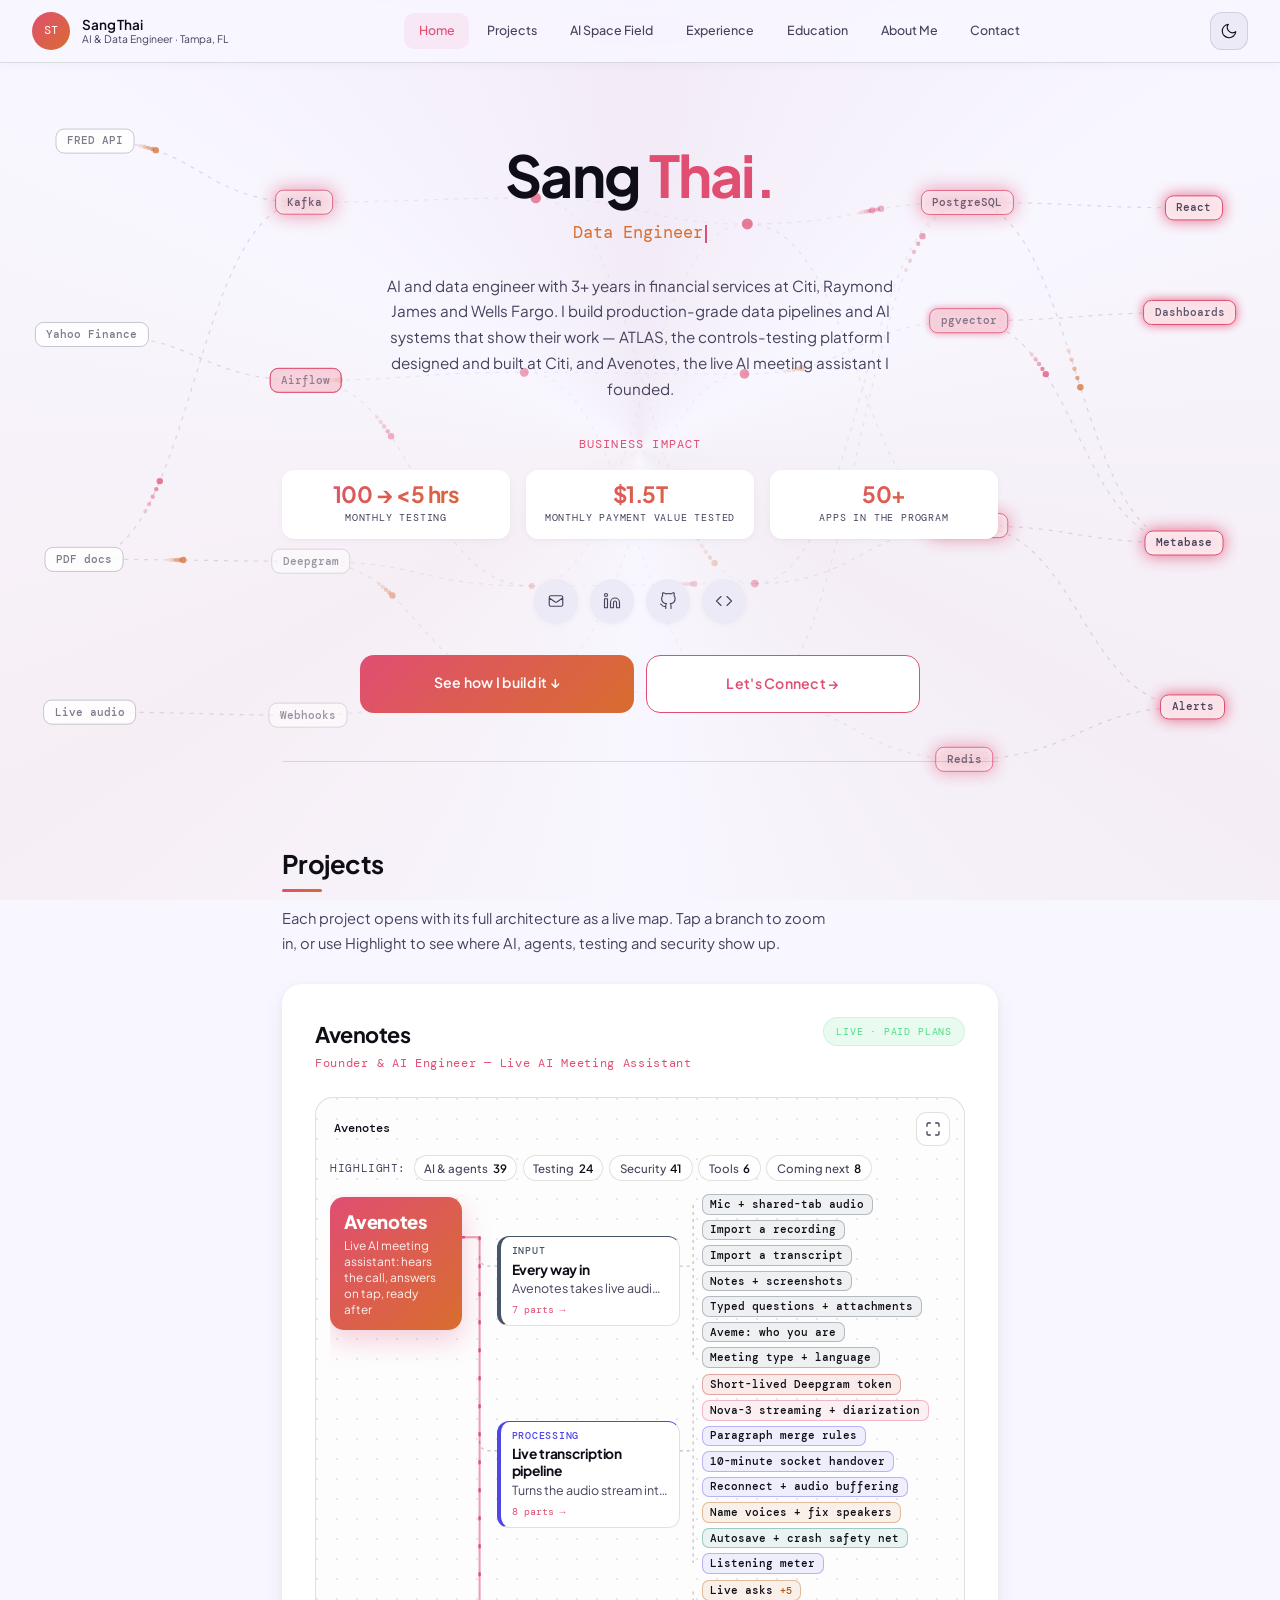
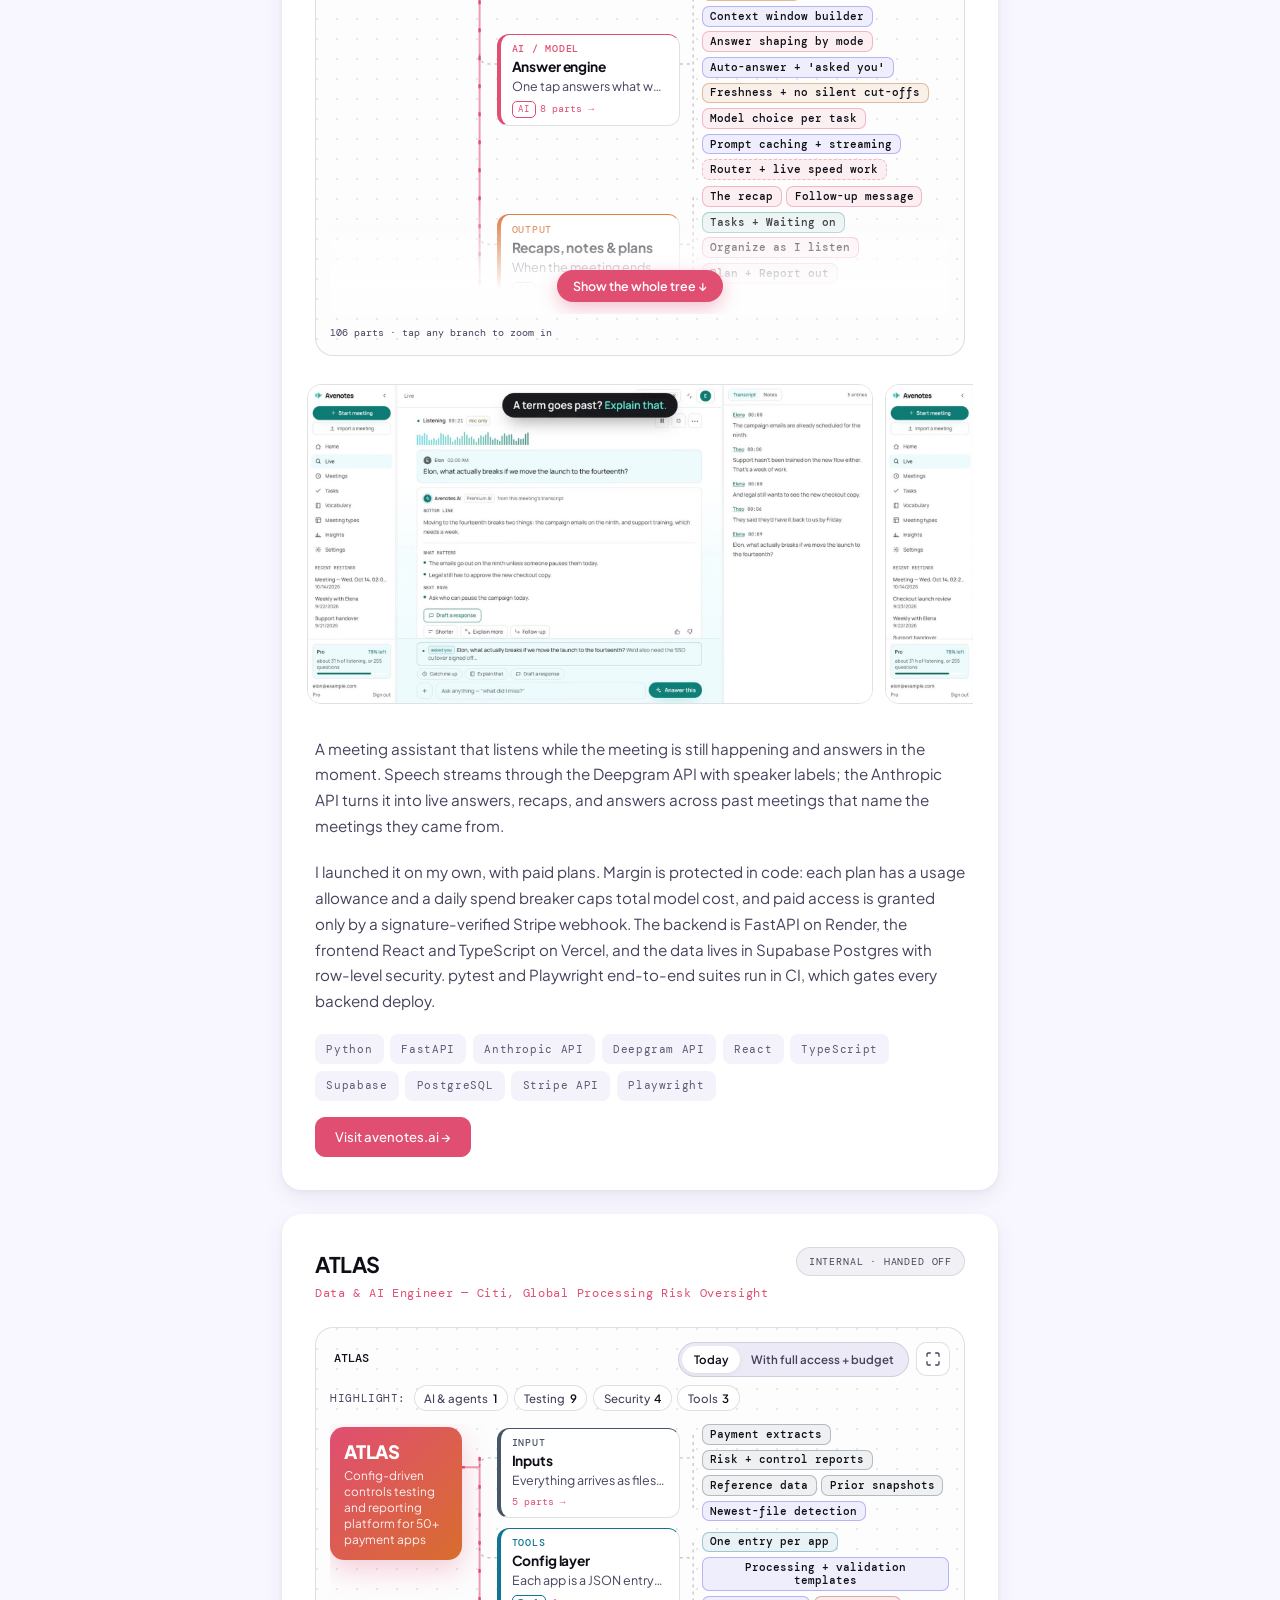
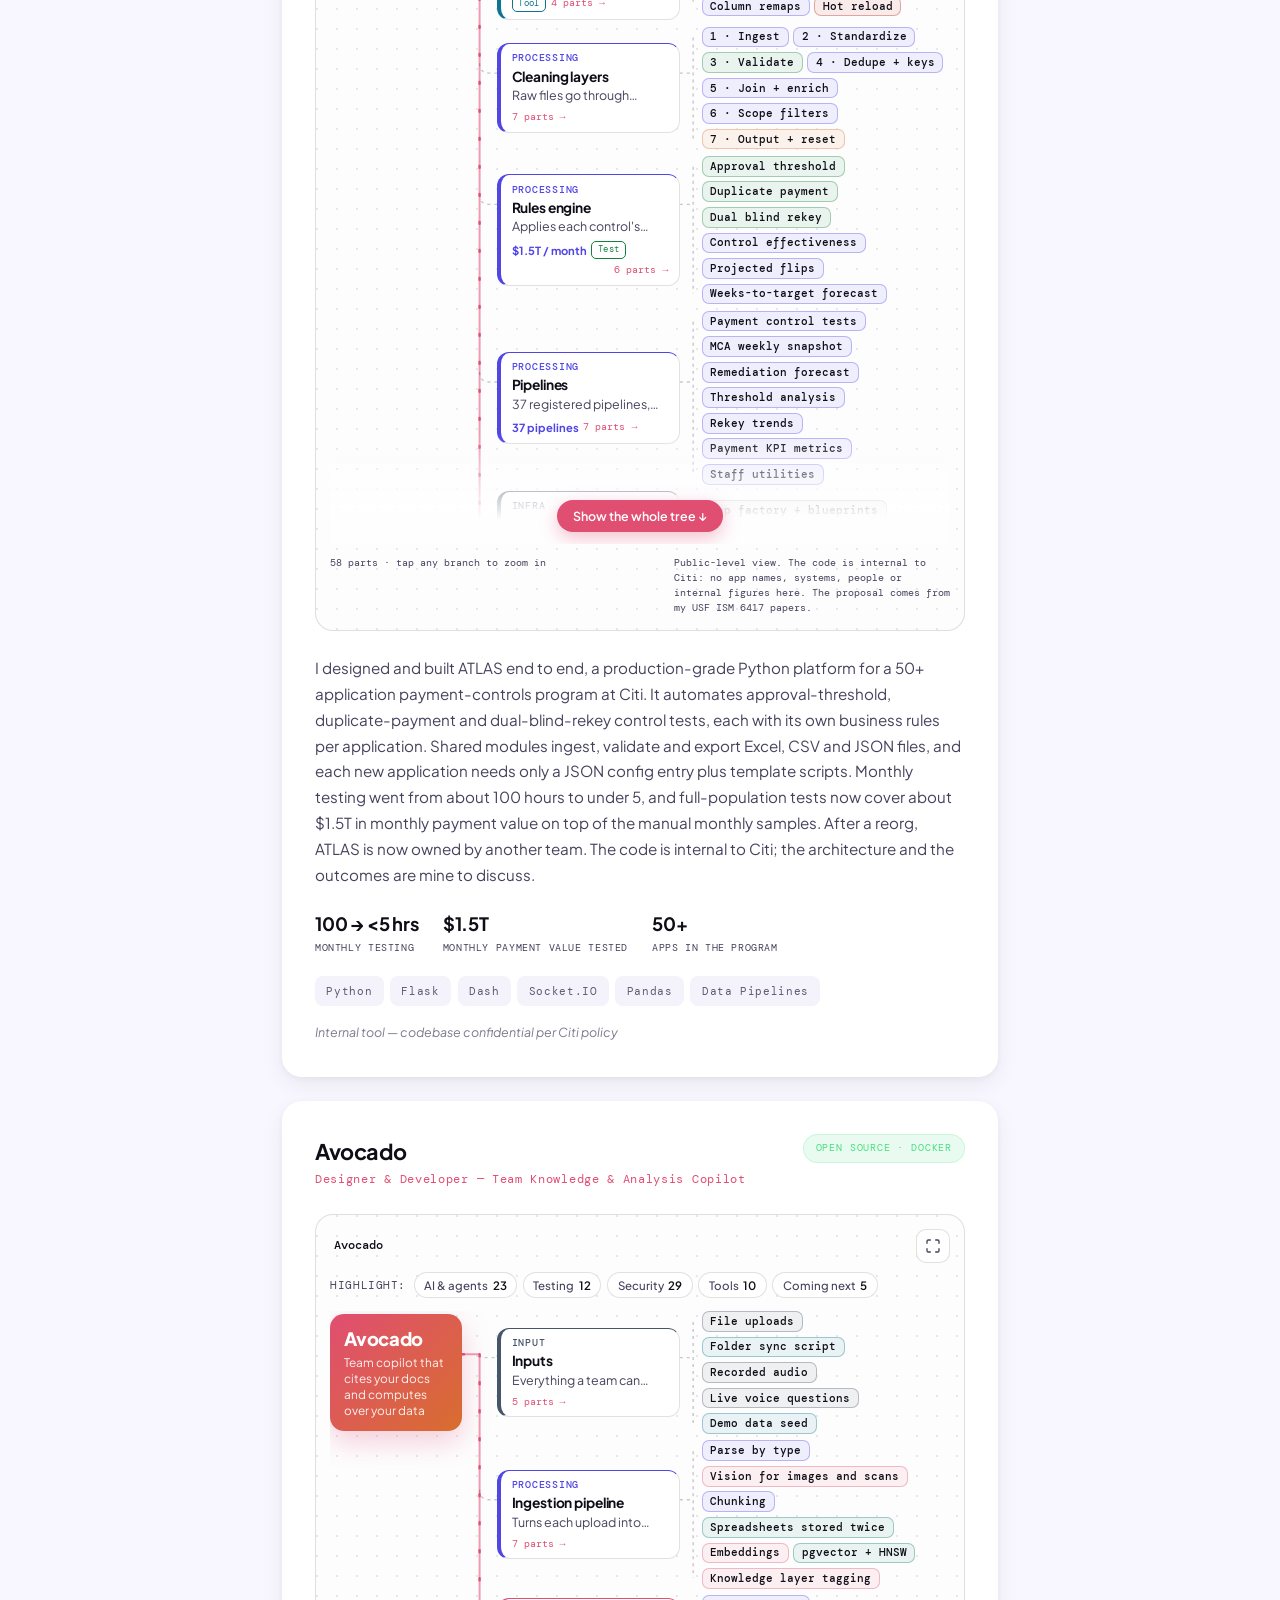
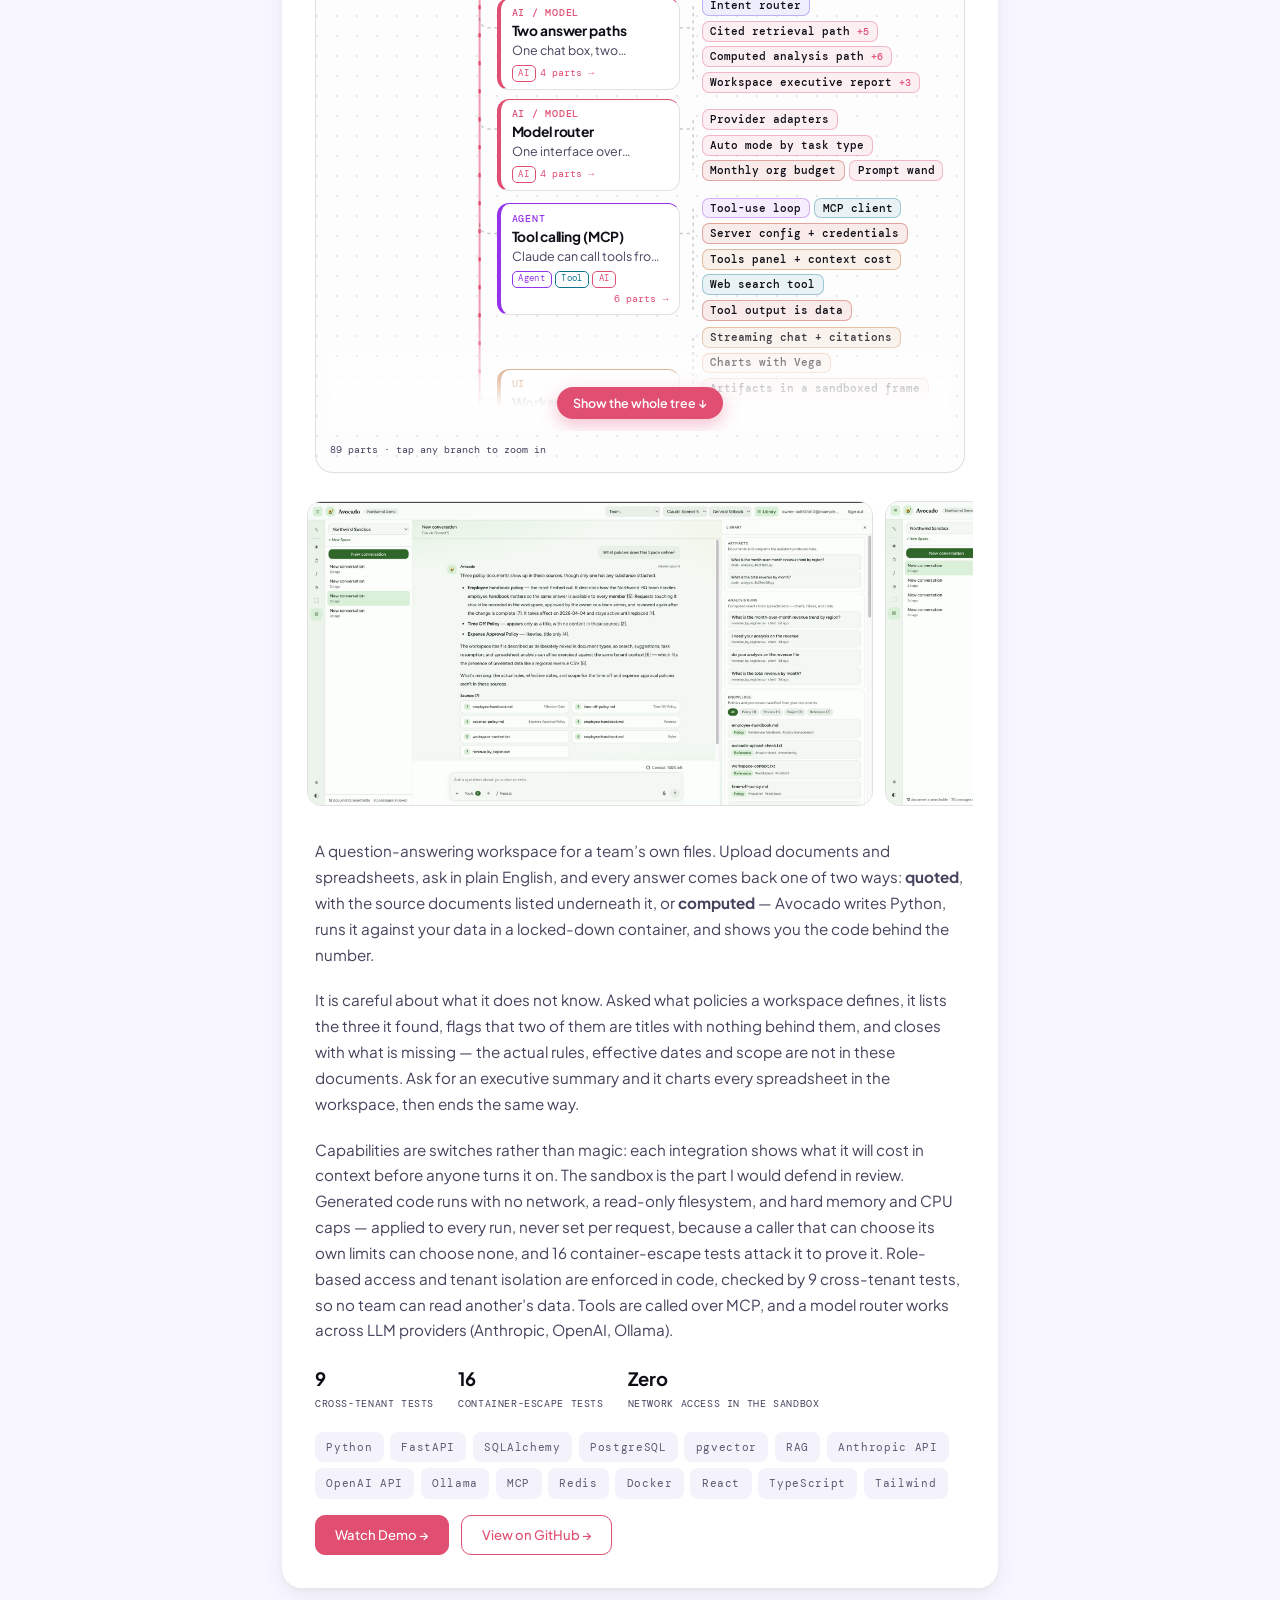
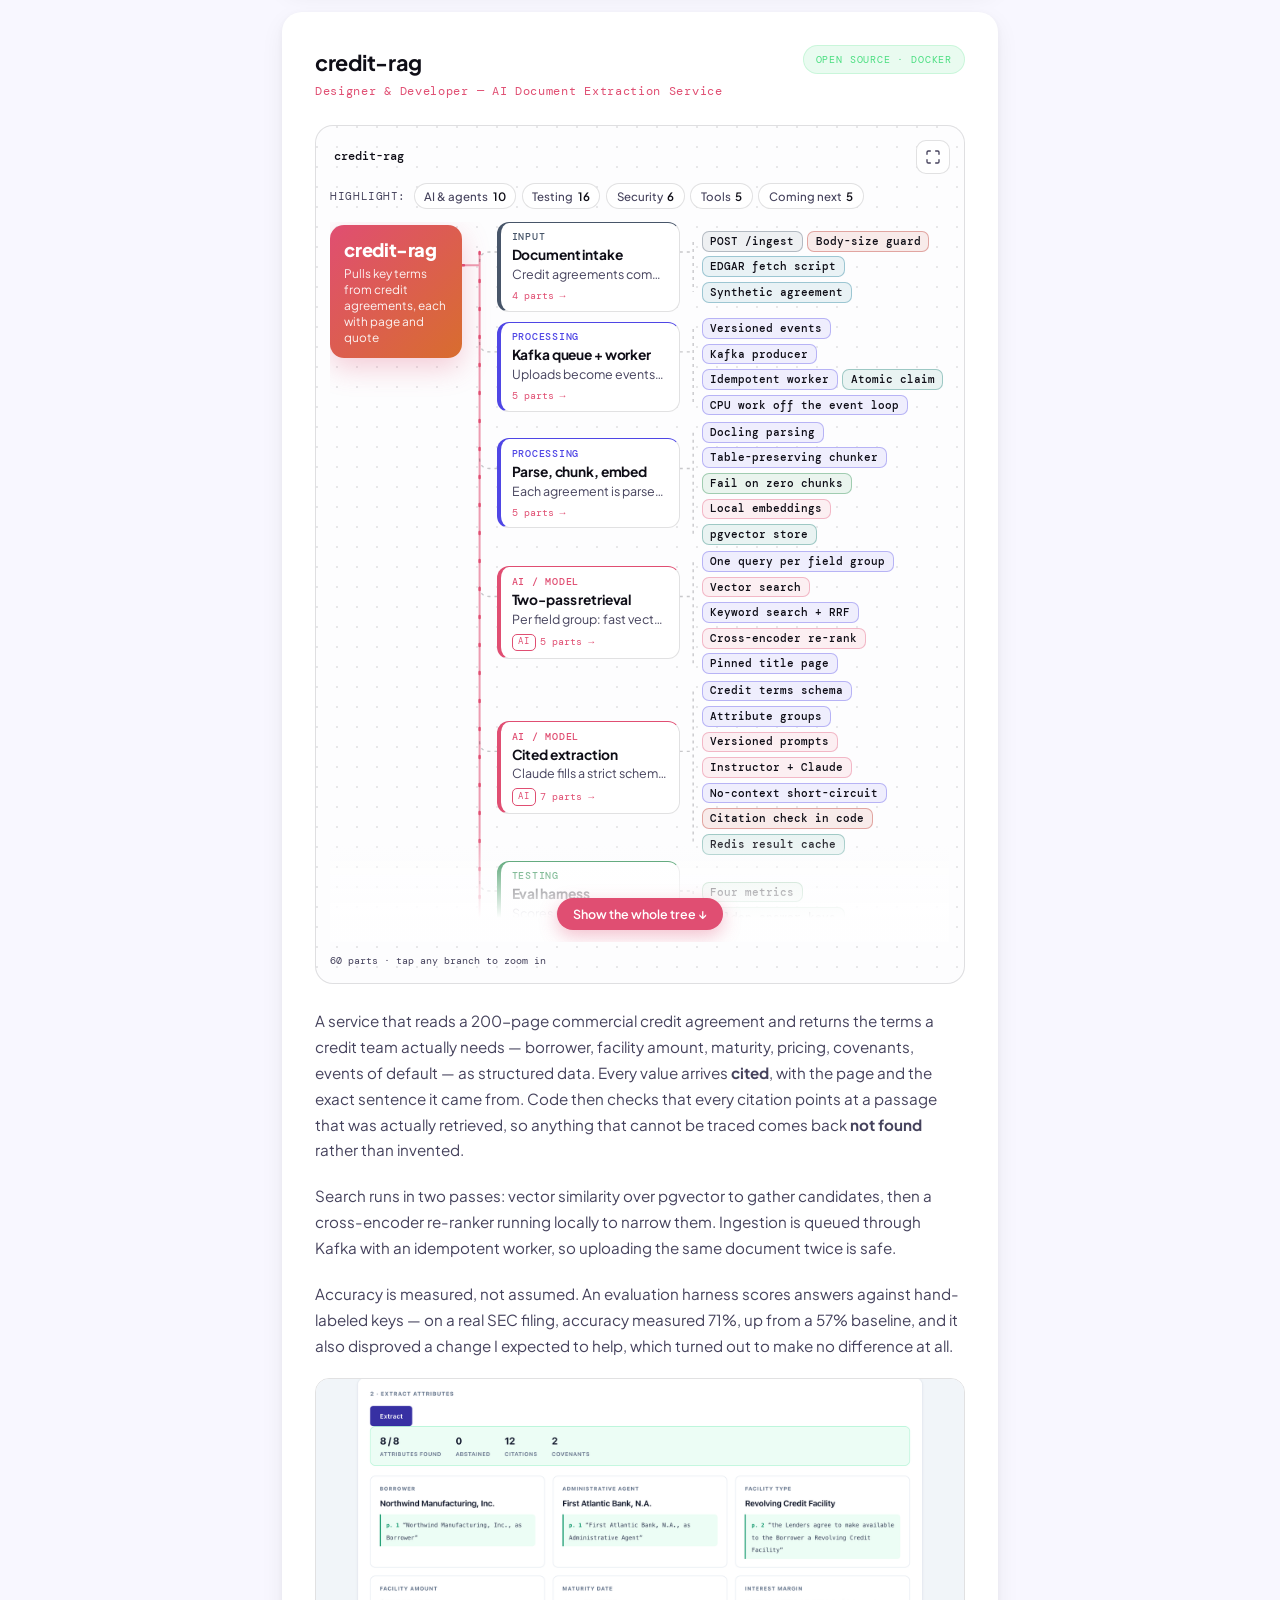
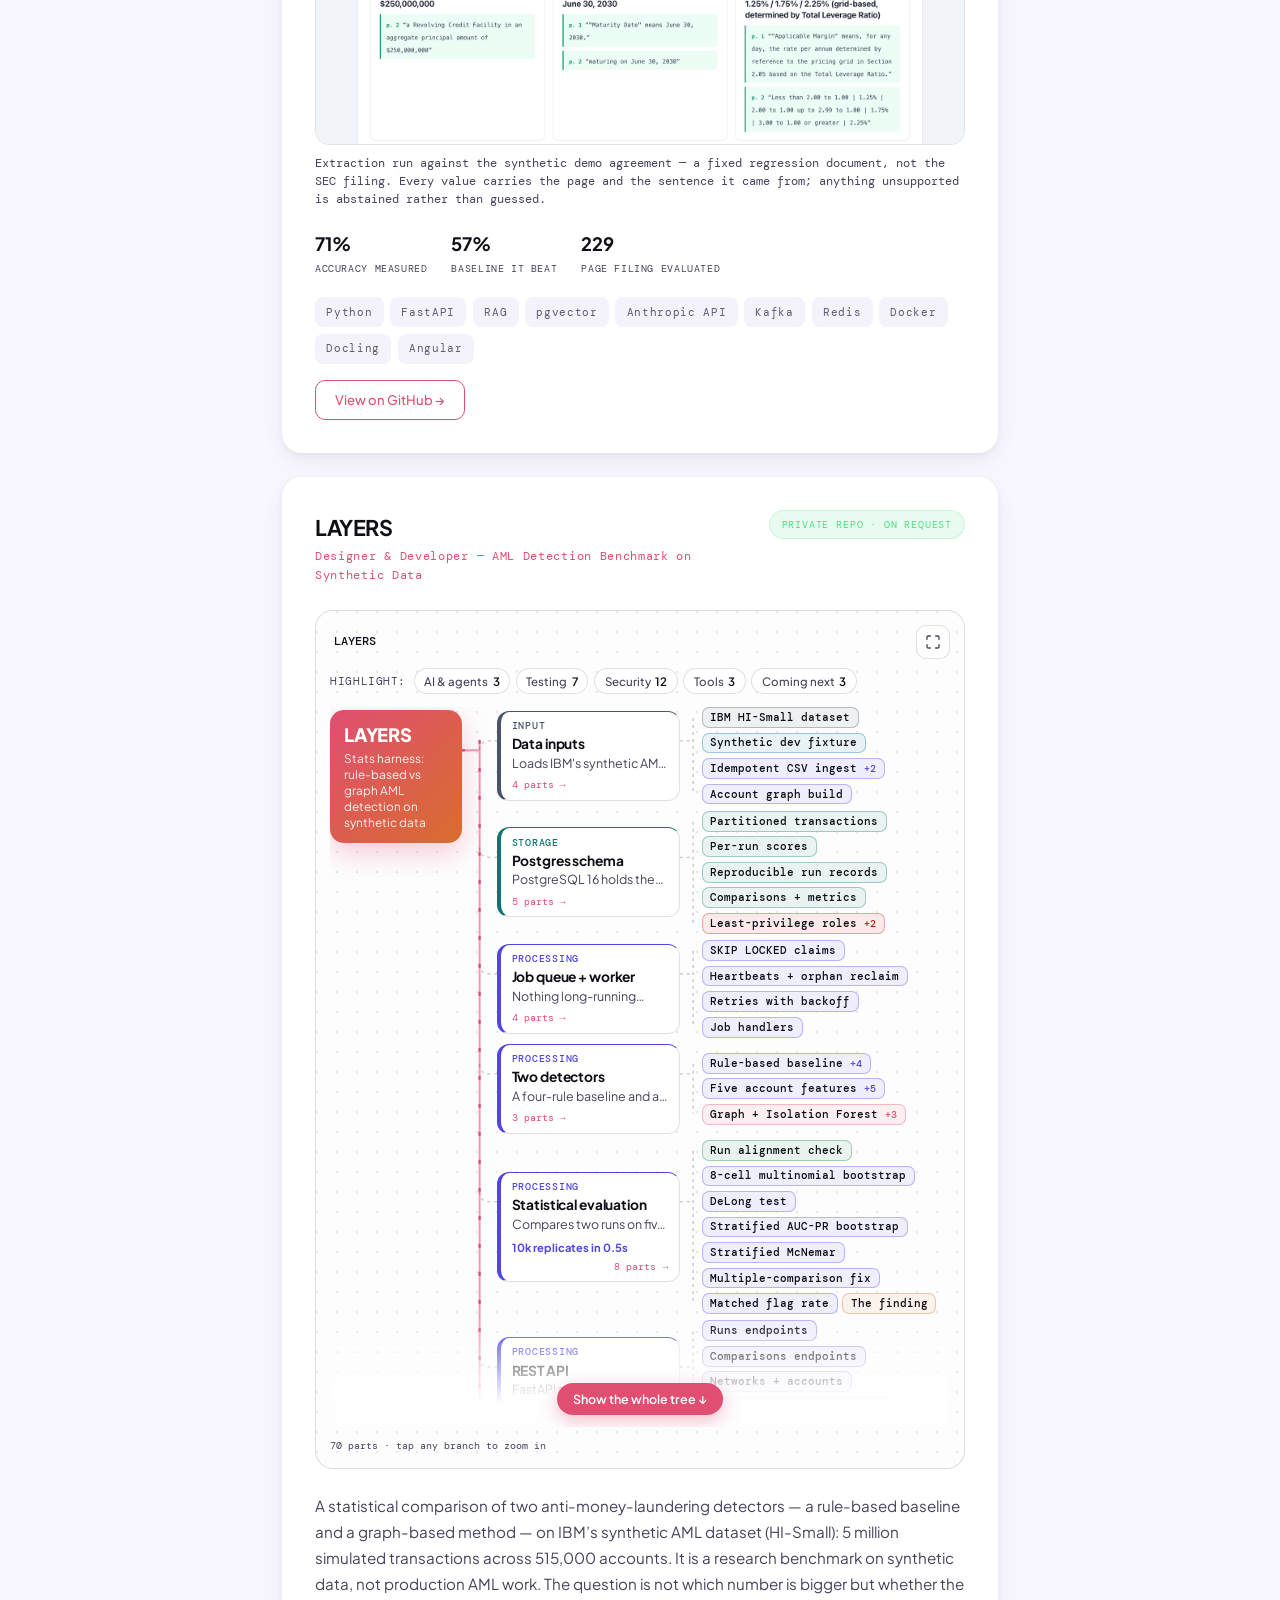
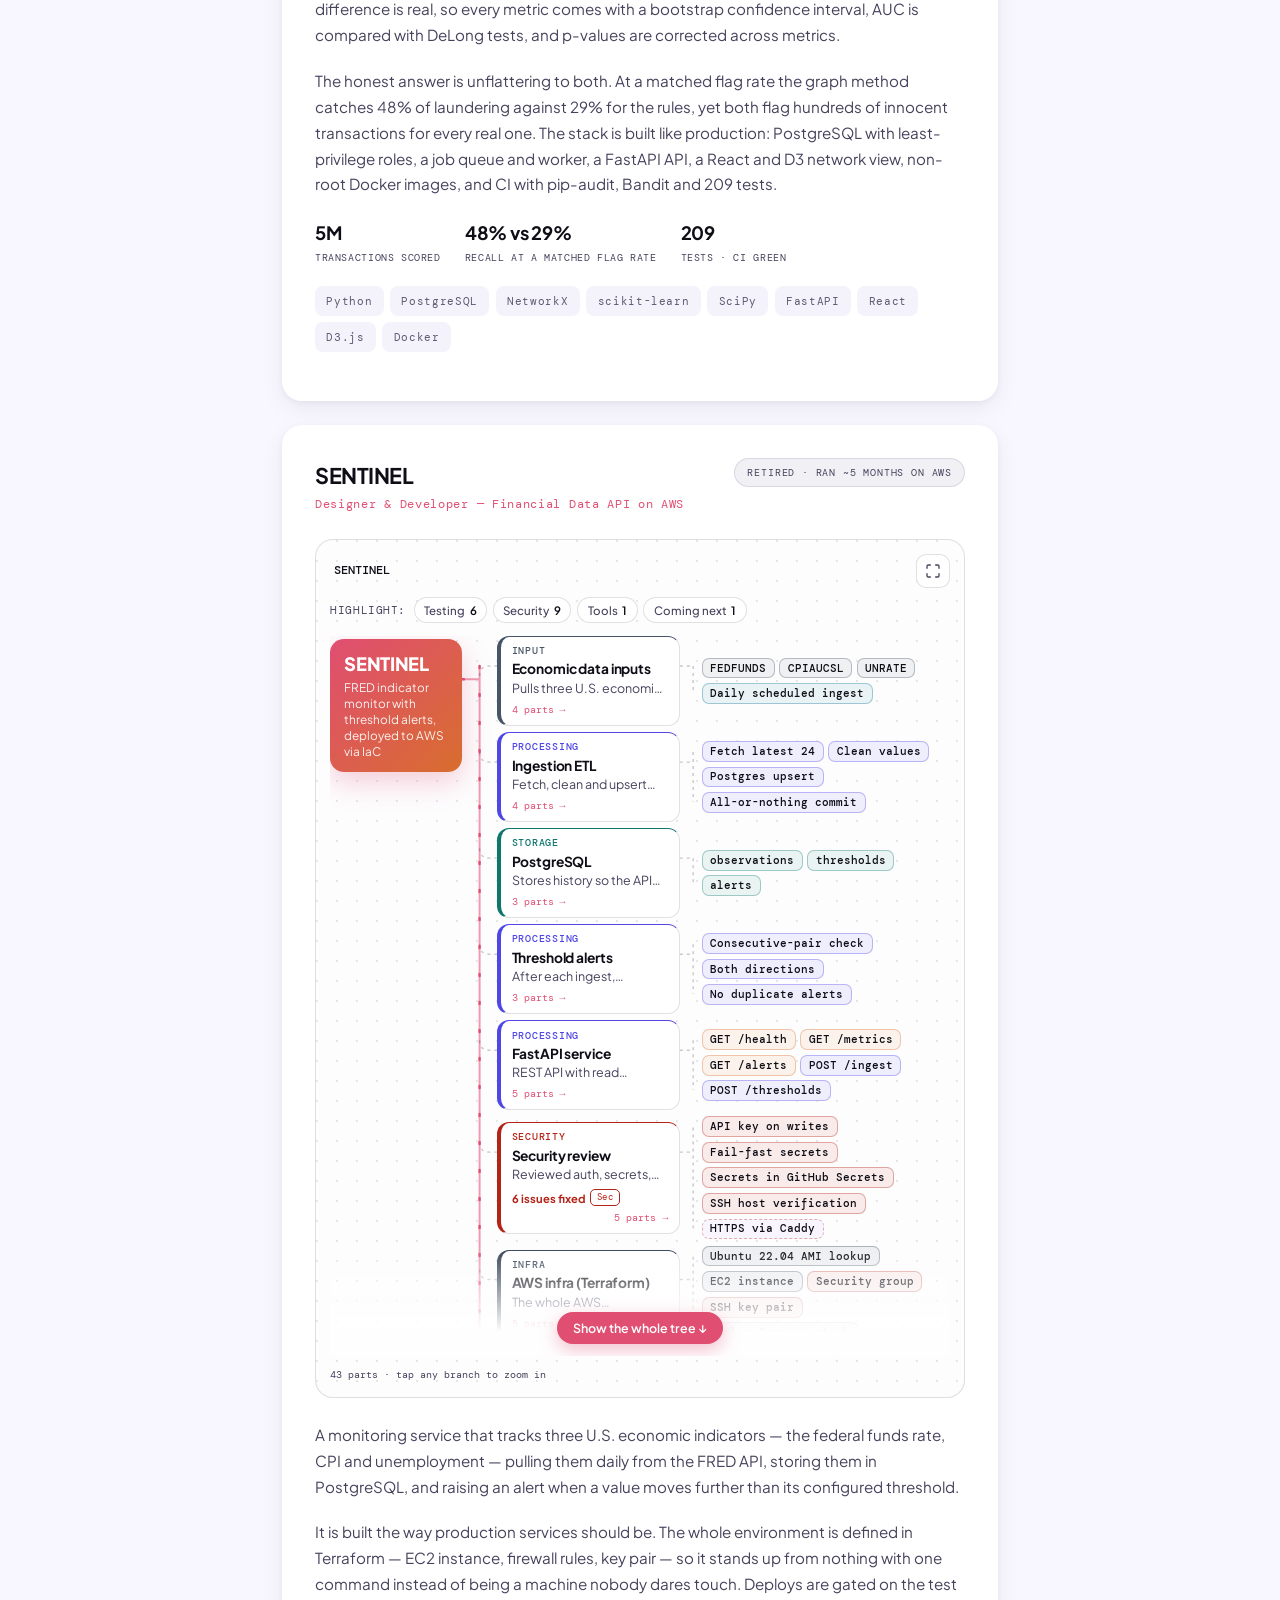
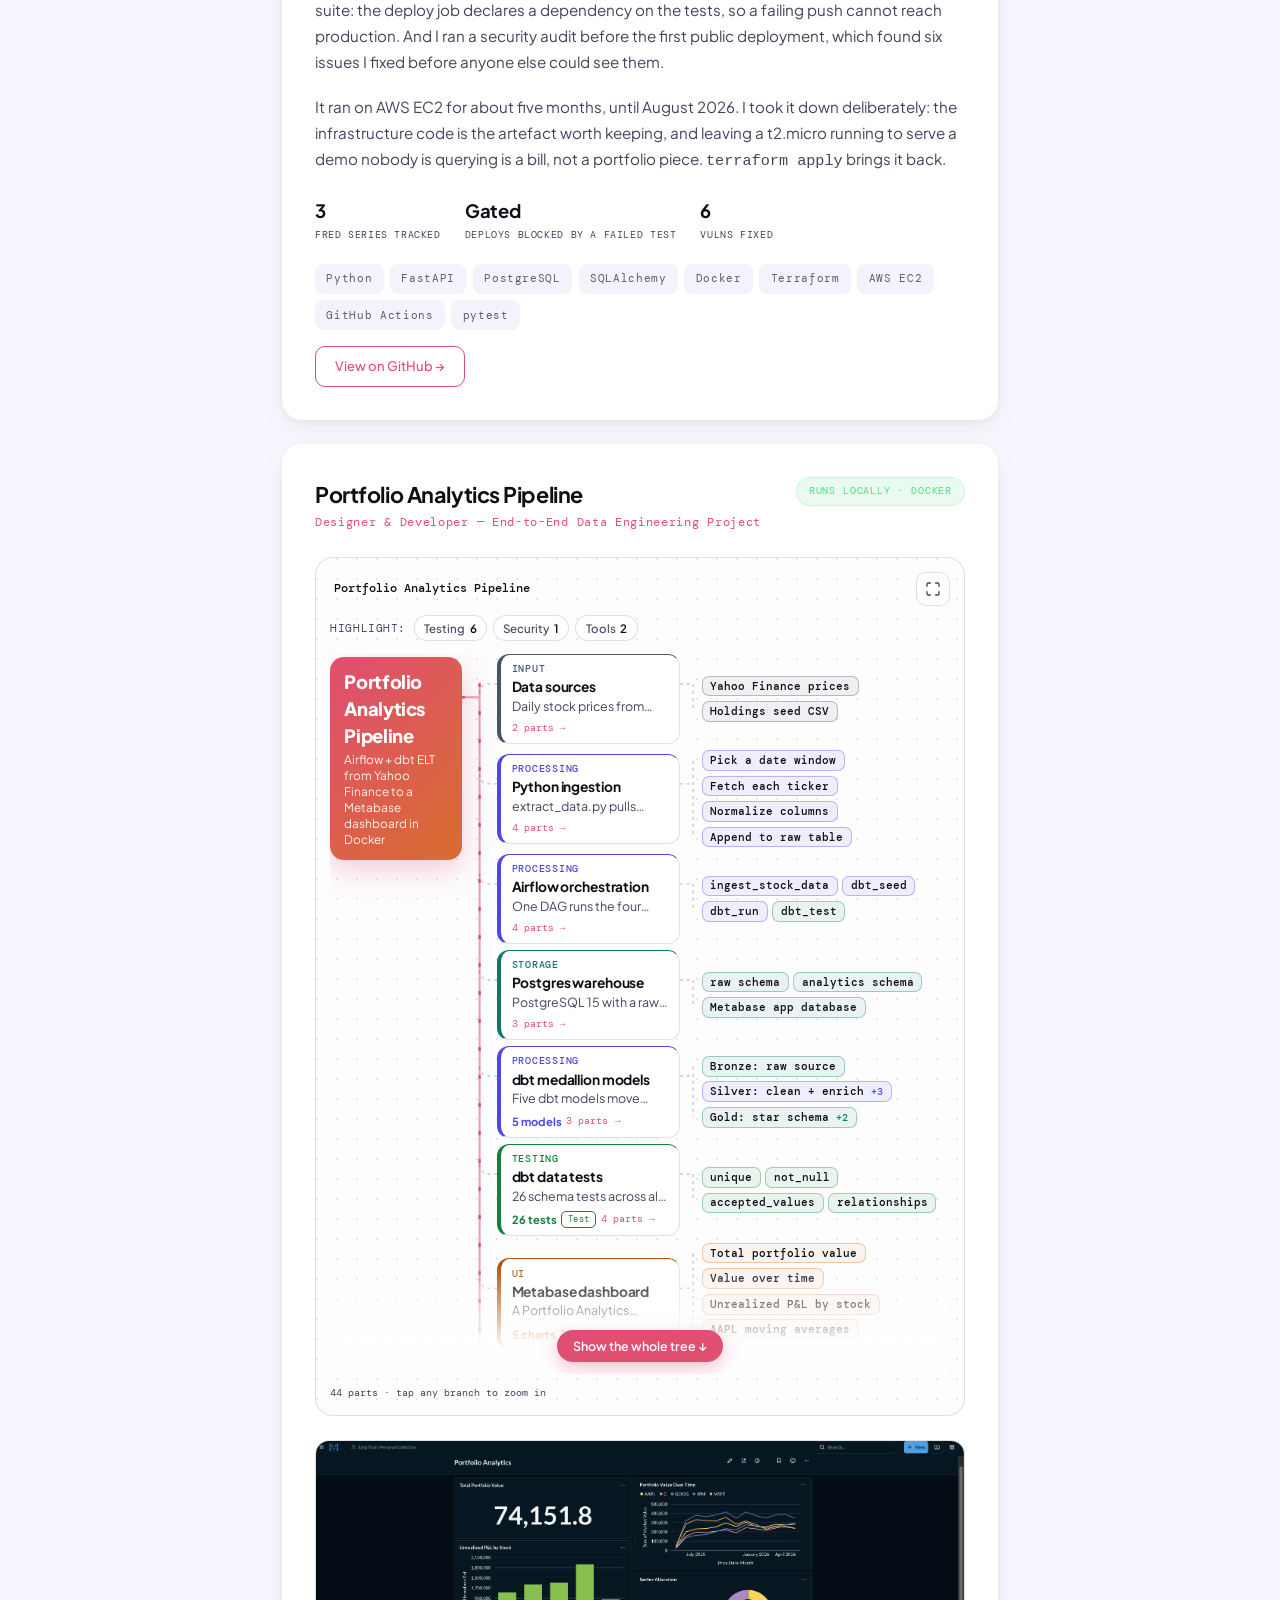
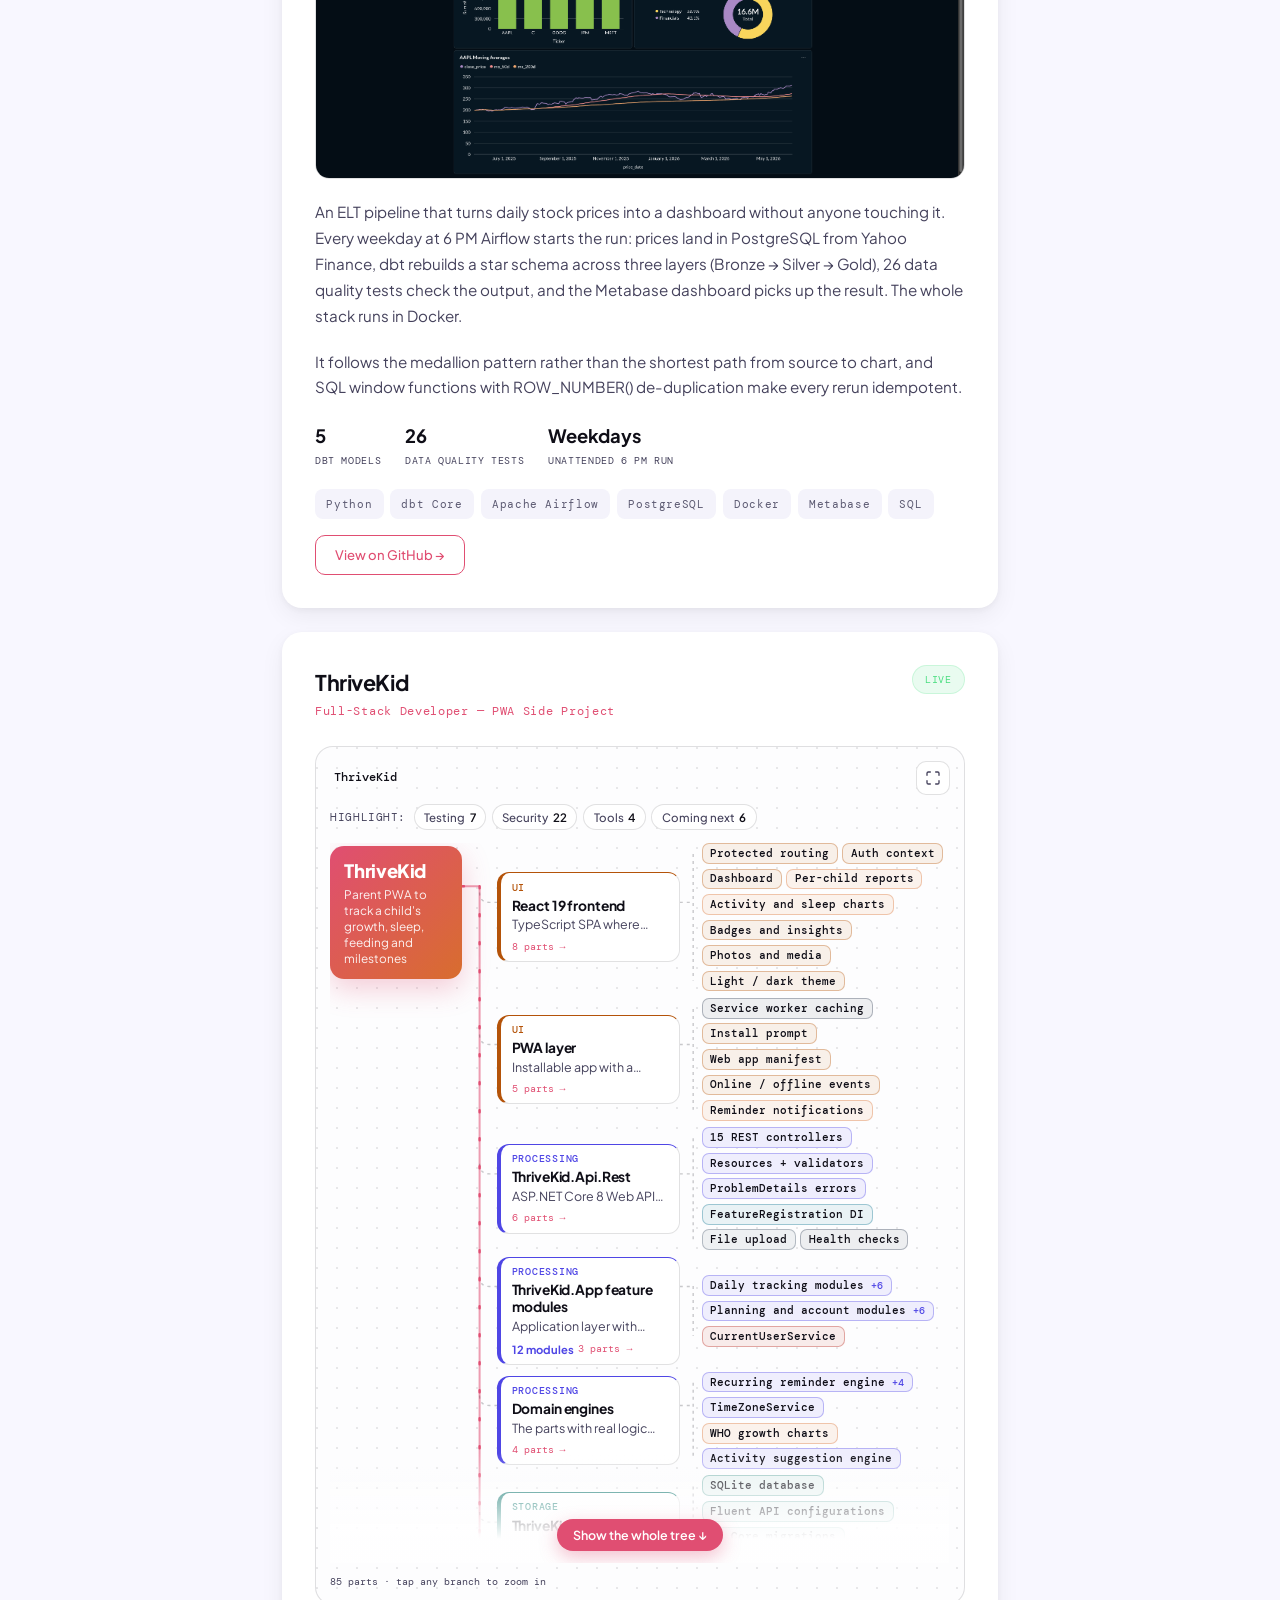
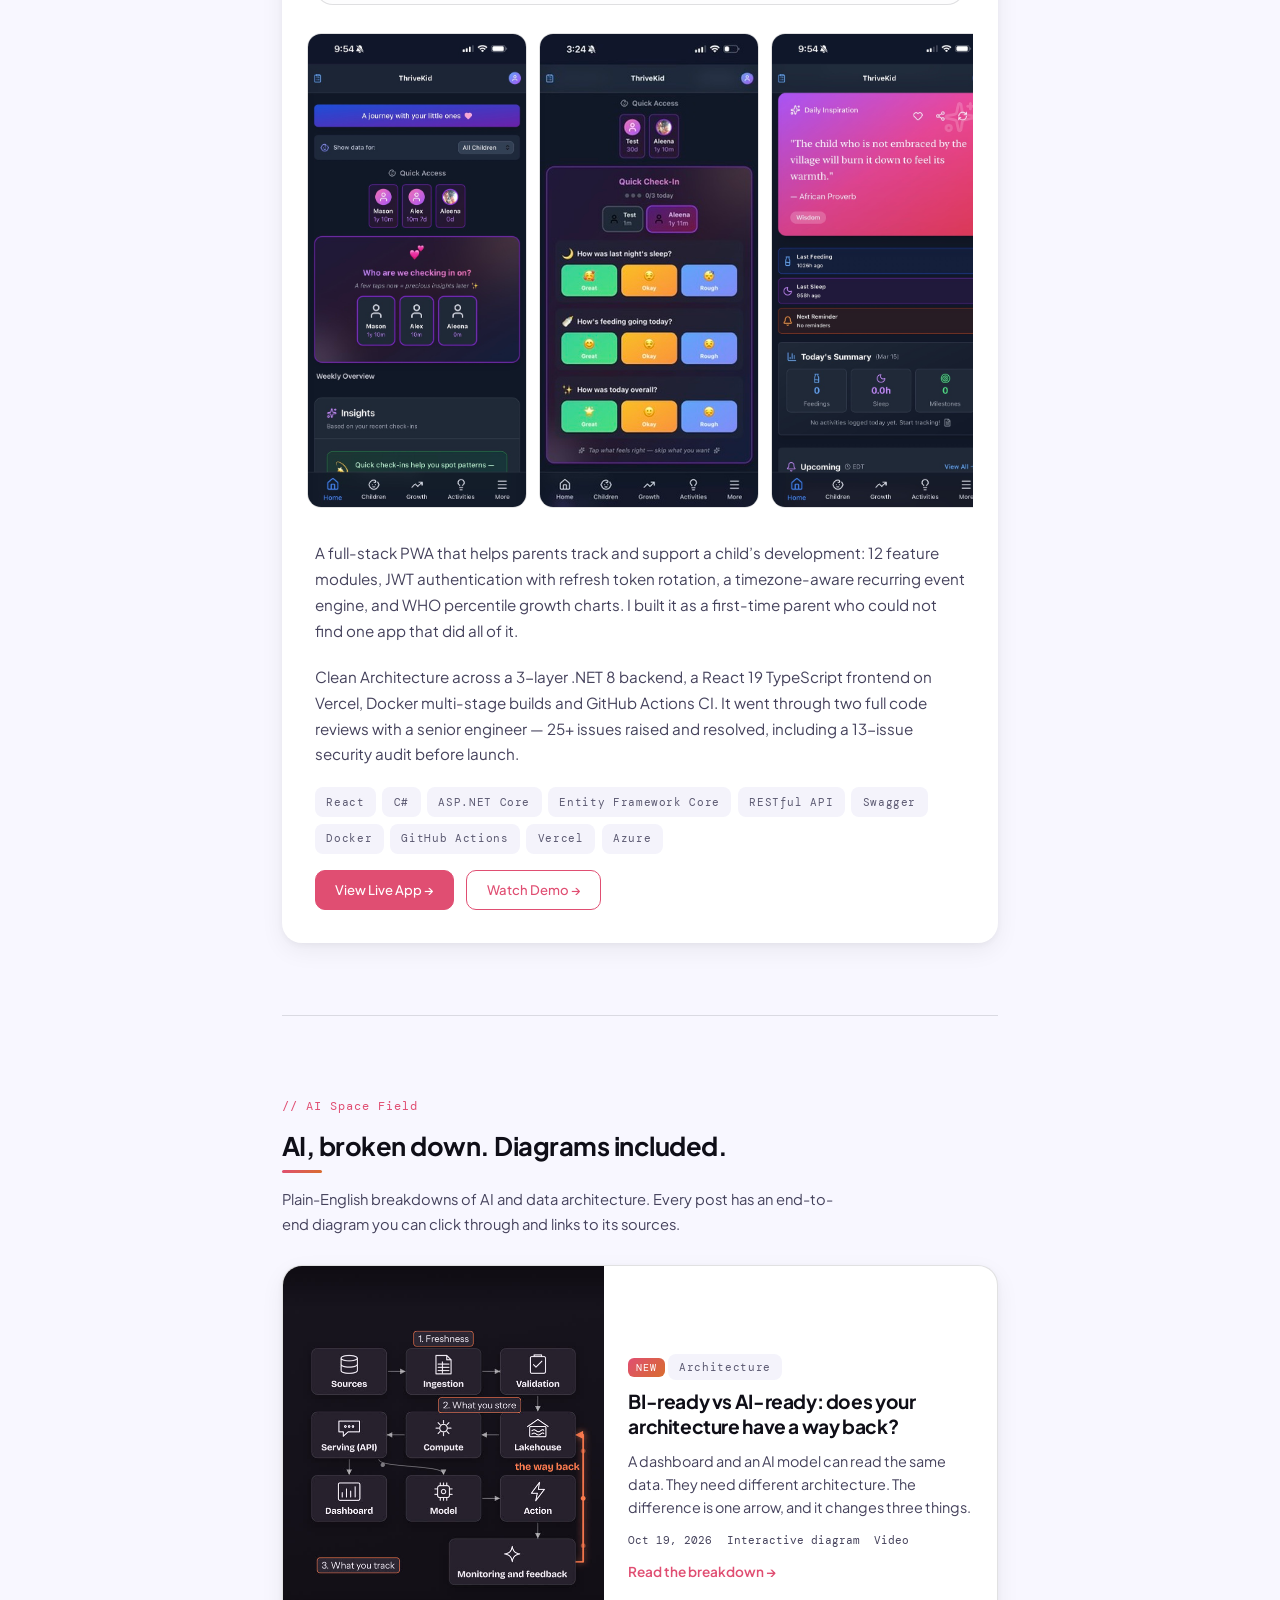
==== commit bb98f6c4: "Replace static diagrams with a zoomable architecture tree on every project - assets/explorer.js + .c" ====
--- a/index.html
+++ b/index.html
@@ -1105,39 +1105,6 @@
       margin: -0.75rem 0 1.75rem; max-width: 560px;
     }
 
-    /* == ARCHITECTURE DIAGRAM ON EACH PROJECT == */
-    .arch {
-      position: relative;
-      margin: 0.25rem 0 1.5rem;
-      border-radius: 16px;
-      border: 1px solid var(--border);
-      overflow: hidden;
-      background: #FCFBFF;
-      cursor: zoom-in;
-      box-shadow: var(--shadow-sm);
-      transition: box-shadow 0.3s, transform 0.3s;
-    }
-    .arch:hover { box-shadow: 0 10px 30px rgba(224,78,114,0.12); }
-    .arch__img { display: block; width: 100%; height: auto; }
-    .arch__more { display: none; }
-    @media (max-width: 600px) {
-      /* Phones get the stacked diagram, capped so each card stays short. */
-      .arch { max-height: 470px; }
-      .arch::after {
-        content: ''; position: absolute; left: 0; right: 0; bottom: 0; height: 120px;
-        background: linear-gradient(to bottom, rgba(252,251,255,0), #FCFBFF 75%);
-        pointer-events: none;
-      }
-      .arch__more {
-        display: block; position: absolute; left: 50%; bottom: 14px; z-index: 1;
-        transform: translateX(-50%);
-        font-family: var(--font-sans); font-size: 0.8rem; font-weight: 600;
-        color: #fff; background: var(--accent);
-        border: none; border-radius: 999px; padding: 0.55rem 1.1rem;
-        box-shadow: 0 6px 18px rgba(224,78,114,0.3);
-        white-space: nowrap; pointer-events: none;
-      }
-    }
     /* Tall images (phone diagrams) scroll inside the lightbox. */
     .lightbox-overlay.lightbox-overlay--tall {
       align-items: flex-start; overflow-y: auto; padding: 4.5rem 0 3rem;
@@ -1202,6 +1169,7 @@
       a.field-card:hover { transform: none; }
     }
   </style>
+  <link rel="stylesheet" href="assets/explorer.css" />
 </head>
 <body>
 
@@ -1302,7 +1270,7 @@
       <!-- == SECTION: PORTFOLIO == -->
       <section id="portfolio" class="inner portfolio" tabindex="-1">
         <h2 class="section-heading reveal-item">Projects</h2>
-        <p class="section-sub reveal-item">Each project starts with how it works: the architecture, end to end. Tap a diagram to open it full size.</p>
+        <p class="section-sub reveal-item">Each project opens with its full architecture as a live map. Tap a branch to zoom in, or use Highlight to see where AI, agents, testing and security show up.</p>
 
         <!-- Avenotes -->
         <div class="project-card reveal-item">
@@ -1313,13 +1281,7 @@
             </div>
             <span class="status-badge status-live">Live &middot; Paid plans</span>
           </div>
-          <figure class="arch">
-            <picture>
-              <source media="(max-width: 600px)" srcset="images/arch/arch-avenotes-m.webp" />
-              <img src="images/arch/arch-avenotes.webp" alt="Avenotes architecture: how data flows through it end to end" class="arch__img" loading="lazy" decoding="async" />
-            </picture>
-            <button type="button" class="arch__more" tabindex="-1" aria-hidden="true">See the full diagram</button>
-          </figure>
+          <div class="arch-tree" data-tree="data/trees/avenotes.json" aria-label="Interactive architecture map"><noscript>Turn on JavaScript to explore the architecture map.</noscript></div>
           <div class="screenshot-gallery screenshot-gallery--wide">
             <img src="images/avenotes-hero.jpg" alt="Avenotes during a live meeting: a question is asked and Avenotes gives the bottom line, what matters and the next move from the meeting transcript." class="screenshot-gallery__img" loading="lazy" />
             <img src="images/avenotes-memory.jpg" alt="Asking 'what did we decide last time?' mid-meeting: Avenotes searches past meetings and names the meeting and recap each point came from." class="screenshot-gallery__img" loading="lazy" />
@@ -1364,13 +1326,7 @@
             </div>
             <span class="status-badge status-muted">Internal &middot; Handed off</span>
           </div>
-          <figure class="arch">
-            <picture>
-              <source media="(max-width: 600px)" srcset="images/arch/arch-atlas-m.webp" />
-              <img src="images/arch/arch-atlas.webp" alt="ATLAS architecture: how data flows through it end to end" class="arch__img" loading="lazy" decoding="async" />
-            </picture>
-            <button type="button" class="arch__more" tabindex="-1" aria-hidden="true">See the full diagram</button>
-          </figure>
+          <div class="arch-tree" data-tree="data/trees/atlas.json" aria-label="Interactive architecture map"><noscript>Turn on JavaScript to explore the architecture map.</noscript></div>
           <p class="project-card__desc">
             I designed and built ATLAS end to end, a production-grade Python platform for a
             50+ application payment-controls program at Citi. It automates
@@ -1417,13 +1373,7 @@
             </div>
             <span class="status-badge status-live">Open source &middot; Docker</span>
           </div>
-          <figure class="arch">
-            <picture>
-              <source media="(max-width: 600px)" srcset="images/arch/arch-avocado-m.webp" />
-              <img src="images/arch/arch-avocado.webp" alt="Avocado architecture: how data flows through it end to end" class="arch__img" loading="lazy" decoding="async" />
-            </picture>
-            <button type="button" class="arch__more" tabindex="-1" aria-hidden="true">See the full diagram</button>
-          </figure>
+          <div class="arch-tree" data-tree="data/trees/avocado.json" aria-label="Interactive architecture map"><noscript>Turn on JavaScript to explore the architecture map.</noscript></div>
           <div class="screenshot-gallery screenshot-gallery--wide">
             <img src="images/avocado-cited.jpg" alt="Avocado answering &lsquo;what policies does this Space define?&rsquo; with seven source chips, noting that two of the three policies are titles with no content, and ending with what is missing from the sources." class="screenshot-gallery__img" loading="lazy" />
             <img src="images/avocado-briefing.jpg" alt="A Workspace Executive Briefing: headline verdict, a six-tile KPI strip with status colours, a revenue section marked on course, and computed charts." class="screenshot-gallery__img" loading="lazy" />
@@ -1504,21 +1454,15 @@
             </div>
             <span class="status-badge status-live">Open source &middot; Docker</span>
           </div>
-          <figure class="arch">
-            <picture>
-              <source media="(max-width: 600px)" srcset="images/arch/arch-creditrag-m.webp" />
-              <img src="images/arch/arch-creditrag.webp" alt="credit-rag architecture: how data flows through it end to end" class="arch__img" loading="lazy" decoding="async" />
-            </picture>
-            <button type="button" class="arch__more" tabindex="-1" aria-hidden="true">See the full diagram</button>
-          </figure>
+          <div class="arch-tree" data-tree="data/trees/creditrag.json" aria-label="Interactive architecture map"><noscript>Turn on JavaScript to explore the architecture map.</noscript></div>
           <p class="project-card__desc">
             A service that reads a 200-page commercial credit agreement and returns the
             terms a credit team actually needs &mdash; borrower, facility amount, maturity,
             pricing, covenants, events of default &mdash; as structured data. Every value
             arrives <strong>cited</strong>, with the page and the exact sentence it came
-            from. Each citation is then checked in code against the source text, so
-            anything that cannot be traced comes back <strong>not found</strong> rather
-            than invented.
+            from. Code then checks that every citation points at a passage that was
+            actually retrieved, so anything that cannot be traced comes back
+            <strong>not found</strong> rather than invented.
           </p>
           <p class="project-card__desc">
             Search runs in two passes: vector similarity over pgvector to gather
@@ -1583,13 +1527,7 @@
             </div>
             <span class="status-badge status-live">Private repo &middot; On request</span>
           </div>
-          <figure class="arch">
-            <picture>
-              <source media="(max-width: 600px)" srcset="images/arch/arch-layers-m.webp" />
-              <img src="images/arch/arch-layers.webp" alt="LAYERS architecture: how data flows through it end to end" class="arch__img" loading="lazy" decoding="async" />
-            </picture>
-            <button type="button" class="arch__more" tabindex="-1" aria-hidden="true">See the full diagram</button>
-          </figure>
+          <div class="arch-tree" data-tree="data/trees/layers.json" aria-label="Interactive architecture map"><noscript>Turn on JavaScript to explore the architecture map.</noscript></div>
           <p class="project-card__desc">
             A statistical comparison of two anti-money-laundering detectors &mdash; a
             rule-based baseline and a graph-based method &mdash; on IBM&rsquo;s synthetic AML
@@ -1643,13 +1581,7 @@
             </div>
             <span class="status-badge status-muted">Retired &middot; ran ~5 months on AWS</span>
           </div>
-          <figure class="arch">
-            <picture>
-              <source media="(max-width: 600px)" srcset="images/arch/arch-sentinel-m.webp" />
-              <img src="images/arch/arch-sentinel.webp" alt="SENTINEL architecture: how data flows through it end to end" class="arch__img" loading="lazy" decoding="async" />
-            </picture>
-            <button type="button" class="arch__more" tabindex="-1" aria-hidden="true">See the full diagram</button>
-          </figure>
+          <div class="arch-tree" data-tree="data/trees/sentinel.json" aria-label="Interactive architecture map"><noscript>Turn on JavaScript to explore the architecture map.</noscript></div>
           <p class="project-card__desc">
             A monitoring service that tracks three U.S. economic indicators &mdash; the
             federal funds rate, CPI and unemployment &mdash; pulling them daily from the
@@ -1710,13 +1642,7 @@
             </div>
             <span class="status-badge status-live">Runs locally &middot; Docker</span>
           </div>
-          <figure class="arch">
-            <picture>
-              <source media="(max-width: 600px)" srcset="images/arch/arch-pipeline-m.webp" />
-              <img src="images/arch/arch-pipeline.webp" alt="Portfolio Analytics Pipeline architecture: how data flows through it end to end" class="arch__img" loading="lazy" decoding="async" />
-            </picture>
-            <button type="button" class="arch__more" tabindex="-1" aria-hidden="true">See the full diagram</button>
-          </figure>
+          <div class="arch-tree" data-tree="data/trees/pipeline.json" aria-label="Interactive architecture map"><noscript>Turn on JavaScript to explore the architecture map.</noscript></div>
           <img src="images/portfolio_analysis.png" alt="Portfolio Analytics Dashboard" class="project-card__img">
           <p class="project-card__desc">
             An ELT pipeline that turns daily stock prices into a dashboard without anyone
@@ -1767,13 +1693,7 @@
             </div>
             <span class="status-badge status-live">Live</span>
           </div>
-          <figure class="arch">
-            <picture>
-              <source media="(max-width: 600px)" srcset="images/arch/arch-thrivekid-m.webp" />
-              <img src="images/arch/arch-thrivekid.webp" alt="ThriveKid architecture: how data flows through it end to end" class="arch__img" loading="lazy" decoding="async" />
-            </picture>
-            <button type="button" class="arch__more" tabindex="-1" aria-hidden="true">See the full diagram</button>
-          </figure>
+          <div class="arch-tree" data-tree="data/trees/thrivekid.json" aria-label="Interactive architecture map"><noscript>Turn on JavaScript to explore the architecture map.</noscript></div>
           <div class="screenshot-gallery">
             <img src="images/thrivekid-main.jpeg" alt="ThriveKid main page" class="screenshot-gallery__img" loading="lazy" />
             <img src="images/Main_dark.jpeg" alt="ThriveKid dark mode" class="screenshot-gallery__img" loading="lazy" />
@@ -2546,8 +2466,7 @@
       const src = img.currentSrc || img.src;
       const ratio = img.naturalWidth ? img.naturalHeight / img.naturalWidth : 1;
       lightboxOverlay.classList.toggle('lightbox-overlay--tall', ratio > 1.3);
-      lightboxOverlay.classList.toggle('lightbox-overlay--wide', !!img.closest('.arch') && ratio <= 1.3);
-      lightboxImg.src = src;
+            lightboxImg.src = src;
       lightboxImg.alt = img.alt;
       lightboxOverlay.scrollTop = 0;
       lightboxOverlay.classList.add('active');
@@ -2555,9 +2474,6 @@
     }
     document.querySelectorAll('.screenshot-gallery__img, .project-card__img').forEach(img => {
       img.addEventListener('click', () => openLightbox(img));
-    });
-    document.querySelectorAll('.arch').forEach(fig => {
-      fig.addEventListener('click', () => openLightbox(fig.querySelector('img')));
     });
     function closeLightbox() {
       lightboxOverlay.classList.remove('active');
@@ -2796,6 +2712,7 @@
 
   <!-- Analytics: GoatCounter (privacy-friendly, no cookies) -->
   <!-- Sign up at https://www.goatcounter.com → replace "sangthai" with your chosen code -->
+  <script src="assets/explorer.js" defer></script>
   <script data-goatcounter="https://sangthai.goatcounter.com/count" async src="//gc.zgo.at/count.js"></script>
 </body>
 </html>
--- a/assets/explorer.css
+++ b/assets/explorer.css
@@ -0,0 +1,179 @@
+/* Architecture explorer (see explorer.js). Uses the site's tokens: --card --surface --text --text-muted --border --accent --font-mono */
+.tx {
+  container-type: inline-size;
+  position: relative;
+  margin: 0.25rem 0 1.5rem;
+  border: 1px solid var(--border);
+  border-radius: 18px;
+  background:
+    radial-gradient(circle at 1px 1px, color-mix(in srgb, var(--text) 9%, transparent) 1px, transparent 0) 0 0 / 20px 20px,
+    color-mix(in srgb, var(--card) 92%, var(--surface));
+  padding: 0.9rem;
+  font-size: 0.9rem;
+  line-height: 1.45;
+}
+.tx__loading, .tx__err { padding: 2.5rem 1rem; text-align: center; color: var(--text-muted); font-family: var(--font-mono); font-size: 0.78rem; }
+
+/* toolbar */
+.tx__bar { display: flex; justify-content: space-between; align-items: center; gap: 0.6rem; flex-wrap: wrap; margin-bottom: 0.55rem; }
+.tx__crumbs { display: flex; align-items: center; gap: 0.3rem; flex-wrap: wrap; font-family: var(--font-mono); font-size: 0.72rem; color: var(--text-muted); min-width: 0; }
+.tx__crumb { background: none; border: 0; padding: 0.15rem 0.2rem; font: inherit; color: var(--text-muted); cursor: pointer; border-radius: 6px; }
+.tx__crumb:last-child { color: var(--text); font-weight: 500; }
+.tx__crumb:hover { color: var(--accent); }
+.tx__actions { display: flex; align-items: center; gap: 0.4rem; margin-left: auto; }
+.tx__views { display: inline-flex; padding: 3px; border-radius: 999px; background: var(--surface); border: 1px solid var(--border); }
+.tx__view { border: 0; background: none; font: 600 0.72rem var(--font-sans); color: var(--text-muted); padding: 0.35rem 0.7rem; border-radius: 999px; cursor: pointer; white-space: nowrap; }
+.tx__view[aria-pressed="true"] { background: var(--card); color: var(--text); box-shadow: var(--shadow-sm); }
+.tx__view[data-view="proposal"][aria-pressed="true"] { color: #7C3AED; }
+.tx__full { width: 34px; height: 34px; display: grid; place-items: center; border-radius: 10px; border: 1px solid var(--border); background: var(--card); color: var(--text-muted); cursor: pointer; }
+.tx__full svg { width: 16px; height: 16px; }
+.tx__full:hover { color: var(--accent); border-color: var(--accent); }
+
+.tx__filters { display: flex; align-items: center; gap: 0.35rem; flex-wrap: wrap; margin-bottom: 0.8rem; }
+.tx__hint { font-family: var(--font-mono); font-size: 0.66rem; letter-spacing: 0.05em; color: var(--text-muted); text-transform: uppercase; margin-right: 0.15rem; }
+.tx__chip { font: 500 0.72rem var(--font-sans); color: var(--text-muted); background: var(--card); border: 1px solid var(--border); border-radius: 999px; padding: 0.28rem 0.6rem; cursor: pointer; }
+.tx__chip b { font-weight: 600; color: var(--text); margin-left: 0.15rem; }
+.tx__chip[aria-pressed="true"] { background: var(--accent); border-color: var(--accent); color: #fff; }
+.tx__chip[aria-pressed="true"] b { color: #fff; }
+
+/* shared node bits */
+.tx__kind { font-family: var(--font-mono); font-size: 0.6rem; letter-spacing: 0.08em; text-transform: uppercase; color: var(--k); font-weight: 500; }
+.tx__badges { display: inline-flex; gap: 3px; flex-wrap: wrap; }
+.tx__b { font-style: normal; font-family: var(--font-mono); font-size: 0.58rem; letter-spacing: 0.04em; padding: 0.05rem 0.35rem; border-radius: 5px; border: 1px solid currentColor; }
+.tx__b--ai { color: #E04E72; } .tx__b--agent { color: #9333EA; } .tx__b--test { color: #15803D; } .tx__b--security { color: #B42318; } .tx__b--tool { color: #0E7490; }
+.tx__status { display: inline-block; vertical-align: 2px; font-family: var(--font-mono); font-size: 0.56rem; letter-spacing: 0.06em; text-transform: uppercase; padding: 0.08rem 0.4rem; border-radius: 5px; margin-left: 0.25rem; }
+.tx__status--coming { color: #B45309; background: color-mix(in srgb, #F59E0B 16%, transparent); }
+.tx__status--proposal { color: #7C3AED; background: color-mix(in srgb, #8B5CF6 15%, transparent); }
+
+/* ---------- overview tree ---------- */
+.tx__overview { --wide: 0; position: relative; display: grid; grid-template-columns: 1fr; gap: 0.7rem; padding-left: 0; }
+.tx__links { position: absolute; inset: 0; pointer-events: none; overflow: visible; }
+.tx__trunk { fill: none; stroke: color-mix(in srgb, var(--accent) 55%, transparent); stroke-width: 2; }
+.tx__twig { fill: none; stroke: color-mix(in srgb, var(--text) 22%, transparent); stroke-width: 1.4; }
+.tx__pulse { fill: none; stroke: var(--accent); stroke-width: 2.4; stroke-dasharray: 2 26; stroke-linecap: round; animation: tx-flow 2.4s linear infinite; }
+@keyframes tx-flow { to { stroke-dashoffset: -56; } }
+
+.tx__root {
+  position: relative; z-index: 1;
+  background: linear-gradient(135deg, var(--accent), var(--accent-2)); color: #fff;
+  border-radius: 14px; padding: 0.75rem 0.9rem; box-shadow: 0 10px 28px color-mix(in srgb, var(--accent) 28%, transparent);
+}
+.tx__rootname { display: block; font-size: 1.15rem; font-weight: 800; letter-spacing: -0.02em; }
+.tx__roottag { display: block; font-size: 0.74rem; opacity: 0.92; line-height: 1.35; margin-top: 0.15rem; }
+.tx__rows { position: relative; z-index: 1; display: grid; grid-template-columns: 1fr 1fr; gap: 0.45rem; }
+.tx__row { display: grid; min-width: 0; }
+.tx__row:last-child:nth-child(odd) { grid-column: 1 / -1; }
+
+.tx__branch {
+  text-align: left; font: inherit; color: var(--text); cursor: pointer; min-width: 0; height: 100%;
+  display: flex; flex-direction: column; gap: 0.15rem;
+  background: var(--card); border: 1px solid var(--border); border-top: 4px solid var(--k);
+  border-radius: 12px; padding: 0.5rem 0.6rem;
+  transition: transform .2s, box-shadow .2s, border-color .2s, opacity .2s;
+}
+.tx__branch:hover, .tx__branch:focus-visible { transform: translateY(-2px); box-shadow: 0 8px 22px color-mix(in srgb, var(--k) 18%, transparent); }
+.tx__branch.is-linked { box-shadow: 0 0 0 2px color-mix(in srgb, var(--k) 45%, transparent); }
+.tx__btitle { font-weight: 700; font-size: 0.86rem; letter-spacing: -0.01em; line-height: 1.25; }
+.tx__bsum { display: none; font-size: 0.78rem; color: var(--text-muted); line-height: 1.4; }
+.tx__bprev { font-family: var(--font-mono); font-size: 0.6rem; color: var(--text-muted); line-height: 1.4;
+  display: -webkit-box; -webkit-line-clamp: 2; -webkit-box-orient: vertical; overflow: hidden; }
+.tx__bmeta { display: flex; align-items: center; gap: 0.3rem; flex-wrap: wrap; margin-top: auto; padding-top: 0.2rem; }
+.tx__bmeta em { font-style: normal; font-weight: 700; font-size: 0.7rem; color: var(--k); }
+.tx__go { margin-left: auto; font-family: var(--font-mono); font-size: 0.62rem; color: var(--accent); white-space: nowrap; }
+
+.tx__leaves { display: none; flex-wrap: wrap; gap: 0.3rem; }
+.tx__leaf {
+  font: 500 0.66rem var(--font-mono); color: var(--text); cursor: pointer;
+  background: color-mix(in srgb, var(--k) 9%, var(--card)); border: 1px solid color-mix(in srgb, var(--k) 35%, transparent);
+  border-radius: 7px; padding: 0.18rem 0.45rem; transition: background .15s, opacity .2s, transform .15s;
+}
+.tx__leaf small { color: var(--k); font-size: 0.6rem; }
+.tx__leaf:hover { background: color-mix(in srgb, var(--k) 20%, var(--card)); transform: translateY(-1px); }
+
+.tx__overview.is-clamped { overflow: hidden; }
+.tx__overview.is-clamped::after { content: ''; position: absolute; left: 0; right: 0; bottom: 0; height: 110px; z-index: 2;
+  background: linear-gradient(to bottom, transparent, color-mix(in srgb, var(--card) 96%, var(--surface)) 78%); pointer-events: none; }
+.tx__more { position: absolute; z-index: 3; left: 50%; bottom: 12px; transform: translateX(-50%);
+  font: 600 0.78rem var(--font-sans); color: #fff; background: var(--accent); border: 0; border-radius: 999px;
+  padding: 0.5rem 1rem; box-shadow: 0 6px 18px color-mix(in srgb, var(--accent) 35%, transparent); cursor: pointer; white-space: nowrap; }
+.tx__more[hidden] { display: none; }
+
+.is-coming.tx__branch, .is-coming.tx__leaf, .is-coming.tx__card { border-style: dashed; }
+.is-proposal.tx__branch, .is-proposal.tx__leaf, .is-proposal.tx__card { border-style: dashed; --k: #7C3AED; background: color-mix(in srgb, #8B5CF6 6%, var(--card)); }
+.is-proposal.tx__branch { border-top-style: solid; }
+
+/* wide: real left-to-right tree */
+@container (min-width: 560px) {
+  .tx__overview { --wide: 1; grid-template-columns: 132px 1fr; column-gap: 2.2rem; align-items: start; }
+  .tx__root { margin-top: 0.2rem; }
+  .tx__rows { grid-template-columns: 1fr; gap: 0.4rem; }
+  .tx__row { grid-template-columns: minmax(170px, 0.85fr) 1.15fr; column-gap: 1.4rem; align-items: center; }
+  .tx__row:last-child:nth-child(odd) { grid-column: auto; }
+  .tx__branch { border-top-width: 1px; border-left: 4px solid var(--k); padding: 0.45rem 0.65rem; height: auto; }
+  .is-proposal.tx__branch { border-top-style: dashed; border-left-style: solid; }
+  .tx__branch:hover, .tx__branch:focus-visible { transform: translateX(3px); }
+  .tx__bsum { display: -webkit-box; -webkit-line-clamp: 1; -webkit-box-orient: vertical; overflow: hidden; }
+  .tx__bprev { display: none; }
+  .tx__leaves { display: flex; }
+  .tx__twig { stroke-dasharray: 3 4; }
+}
+@container (min-width: 900px) {
+  .tx__overview { grid-template-columns: 170px 1fr; }
+  .tx__bsum { -webkit-line-clamp: 2; }
+}
+
+/* ---------- focus (zoomed-in) view ---------- */
+.tx__view-wrap { will-change: transform; }
+.tx__back { font: 600 0.75rem var(--font-sans); color: var(--accent); background: none; border: 0; padding: 0.2rem 0; cursor: pointer; margin-bottom: 0.5rem; }
+.tx__fhead { background: var(--card); border: 1px solid var(--border); border-top: 5px solid var(--k); border-radius: 14px; padding: 0.85rem 0.95rem; margin-bottom: 0.8rem; }
+.tx__fhead.is-proposal { --k: #7C3AED; border-style: dashed; border-top-style: solid; }
+.tx__ftitle { font-size: 1.15rem; font-weight: 800; letter-spacing: -0.02em; margin: 0.15rem 0 0.3rem; }
+.tx__fsum { color: var(--text); font-size: 0.88rem; }
+.tx__fdet { color: var(--text-muted); font-size: 0.82rem; margin-top: 0.35rem; }
+.tx__conn { display: flex; flex-wrap: wrap; gap: 0.35rem; margin-top: 0.6rem; }
+.tx__cl { font: 500 0.7rem var(--font-sans); color: var(--text); background: var(--surface); border: 1px solid var(--border); border-radius: 999px; padding: 0.25rem 0.6rem; cursor: pointer; }
+.tx__cl small { color: var(--text-muted); font-family: var(--font-mono); font-size: 0.62rem; margin-left: 0.2rem; }
+.tx__cl:hover { border-color: var(--accent); color: var(--accent); }
+
+.tx__cards { display: grid; grid-template-columns: 1fr; gap: 0.55rem; }
+@container (min-width: 560px) { .tx__cards:not(.tx__cards--flow) { grid-template-columns: 1fr 1fr; } }
+.tx__card {
+  background: var(--card); border: 1px solid var(--border); border-left: 4px solid var(--k);
+  border-radius: 12px; padding: 0.65rem 0.8rem; transition: opacity .2s, box-shadow .3s;
+}
+.tx__card.is-ping { box-shadow: 0 0 0 3px color-mix(in srgb, var(--k) 45%, transparent); }
+.tx__ctop { display: flex; align-items: center; gap: 0.35rem; flex-wrap: wrap; }
+.tx__ctitle { font-size: 0.95rem; font-weight: 700; letter-spacing: -0.01em; margin: 0.15rem 0 0.2rem; }
+.tx__csum { font-size: 0.82rem; color: var(--text); }
+.tx__cdet { font-size: 0.78rem; color: var(--text-muted); margin-top: 0.3rem; }
+.tx__ctech { display: flex; flex-wrap: wrap; gap: 0.25rem; margin-top: 0.45rem; align-items: center; }
+.tx__ctech span { font-family: var(--font-mono); font-size: 0.62rem; color: var(--text-muted); background: var(--surface); border: 1px solid var(--border); border-radius: 6px; padding: 0.08rem 0.4rem; }
+.tx__ctech em { font-style: normal; font-weight: 700; font-size: 0.78rem; color: var(--k); margin-right: 0.2rem; }
+.tx__deeper { margin-top: 0.55rem; font: 600 0.74rem var(--font-sans); color: #fff; background: var(--k); border: 0; border-radius: 8px; padding: 0.35rem 0.65rem; cursor: pointer; }
+.tx__arrow { height: 18px; position: relative; }
+.tx__arrow::before { content: ''; position: absolute; left: 22px; top: 1px; bottom: 5px; border-left: 2px dashed var(--accent); }
+.tx__arrow::after { content: ''; position: absolute; left: 17px; bottom: 0; border: 6px solid transparent; border-top-color: var(--accent); border-bottom: 0; }
+
+/* highlight filter */
+.tx--filtering [data-id] { opacity: 0.28; }
+.tx--filtering [data-id].is-hit { opacity: 1; box-shadow: 0 0 0 2px color-mix(in srgb, var(--accent) 50%, transparent); }
+
+.tx__foot { display: flex; justify-content: space-between; gap: 0.75rem; flex-wrap: wrap; margin-top: 0.75rem; font-family: var(--font-mono); font-size: 0.64rem; color: var(--text-muted); }
+.tx__note { max-width: 46ch; }
+
+/* full screen */
+html.tx-lock, html.tx-lock body { overflow: hidden; }
+.tx.tx--full {
+  position: fixed; inset: 0; z-index: 400; margin: 0; border-radius: 0; overflow-y: auto;
+  padding: max(1rem, env(safe-area-inset-top)) clamp(1rem, 4vw, 3rem) 2rem;
+  background:
+    radial-gradient(circle at 1px 1px, color-mix(in srgb, var(--text) 9%, transparent) 1px, transparent 0) 0 0 / 22px 22px,
+    var(--bg);
+}
+.tx--full .tx__stage { max-width: 1280px; margin: 0 auto; }
+.tx--full .tx__bar, .tx--full .tx__filters, .tx--full .tx__foot { max-width: 1280px; margin-left: auto; margin-right: auto; }
+
+@media (prefers-reduced-motion: reduce) {
+  .tx__branch, .tx__leaf { transition: none; }
+  .tx__pulse { display: none; }
+}
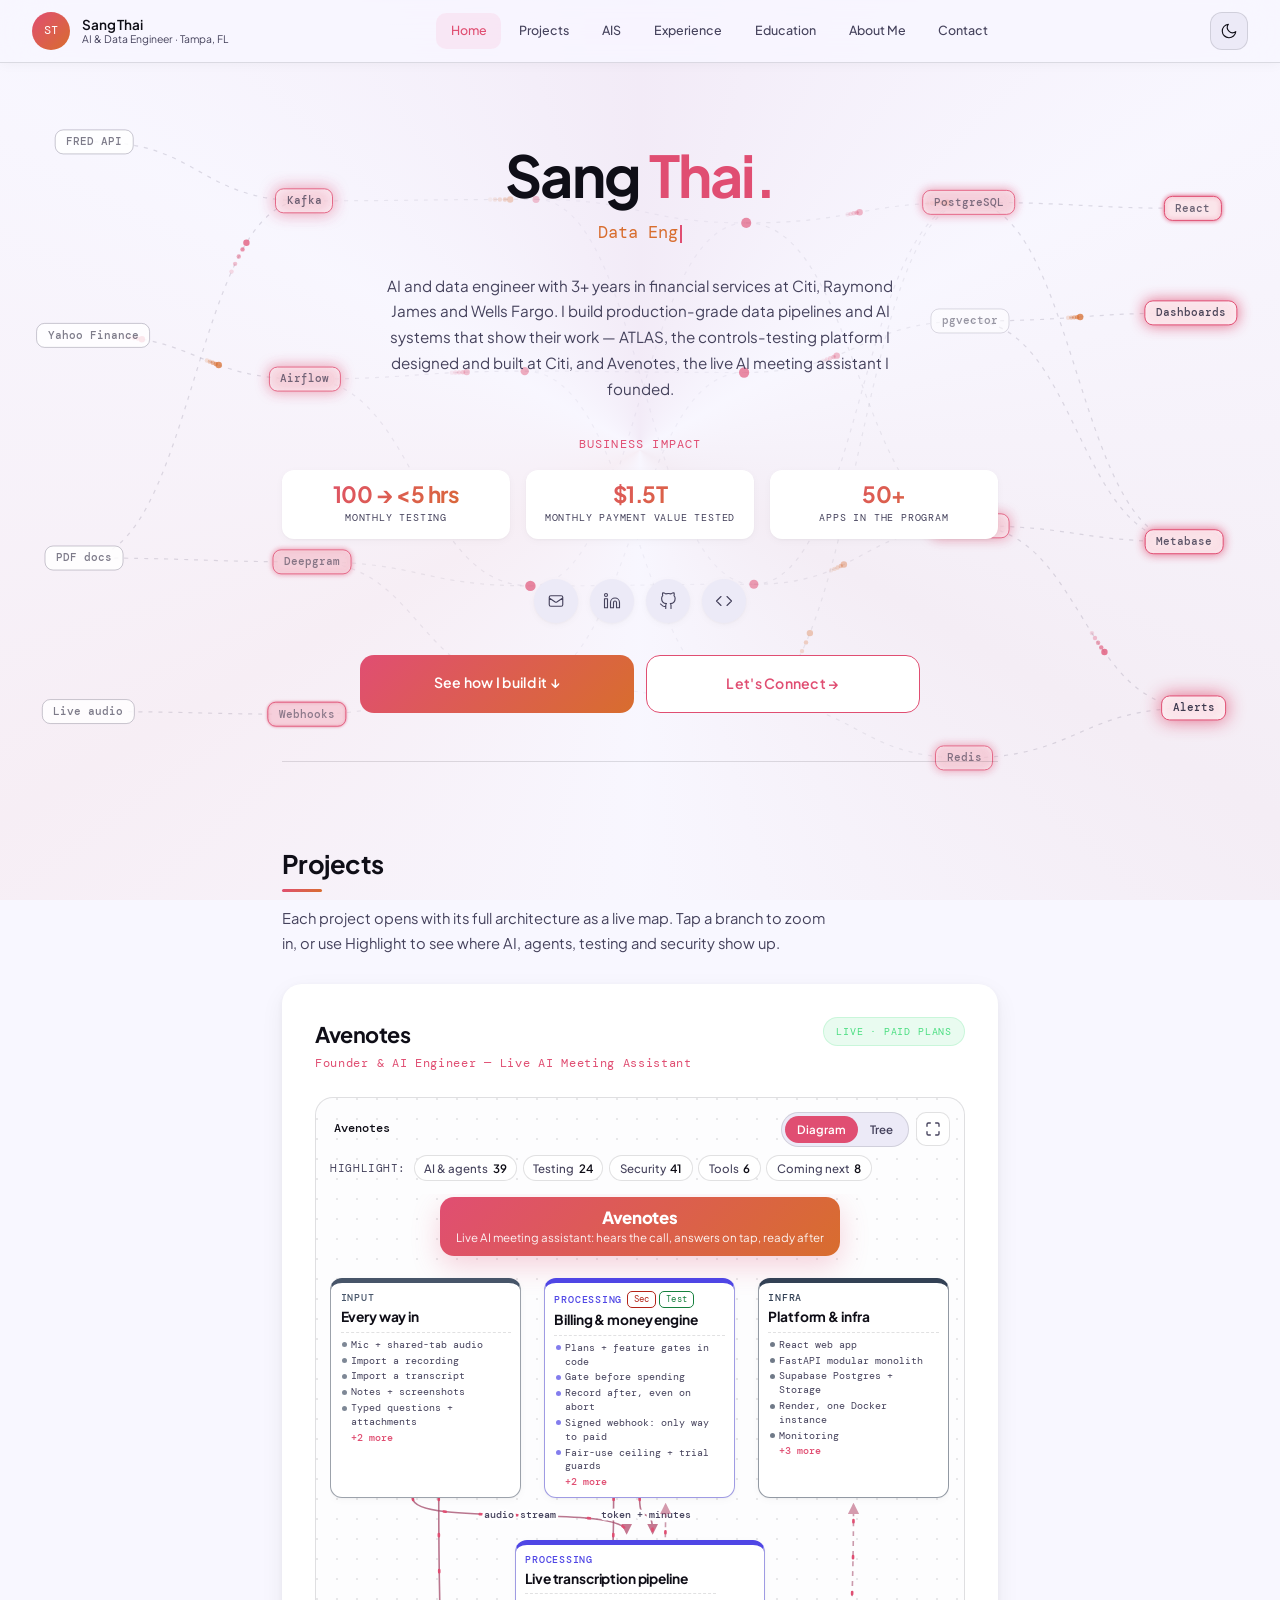
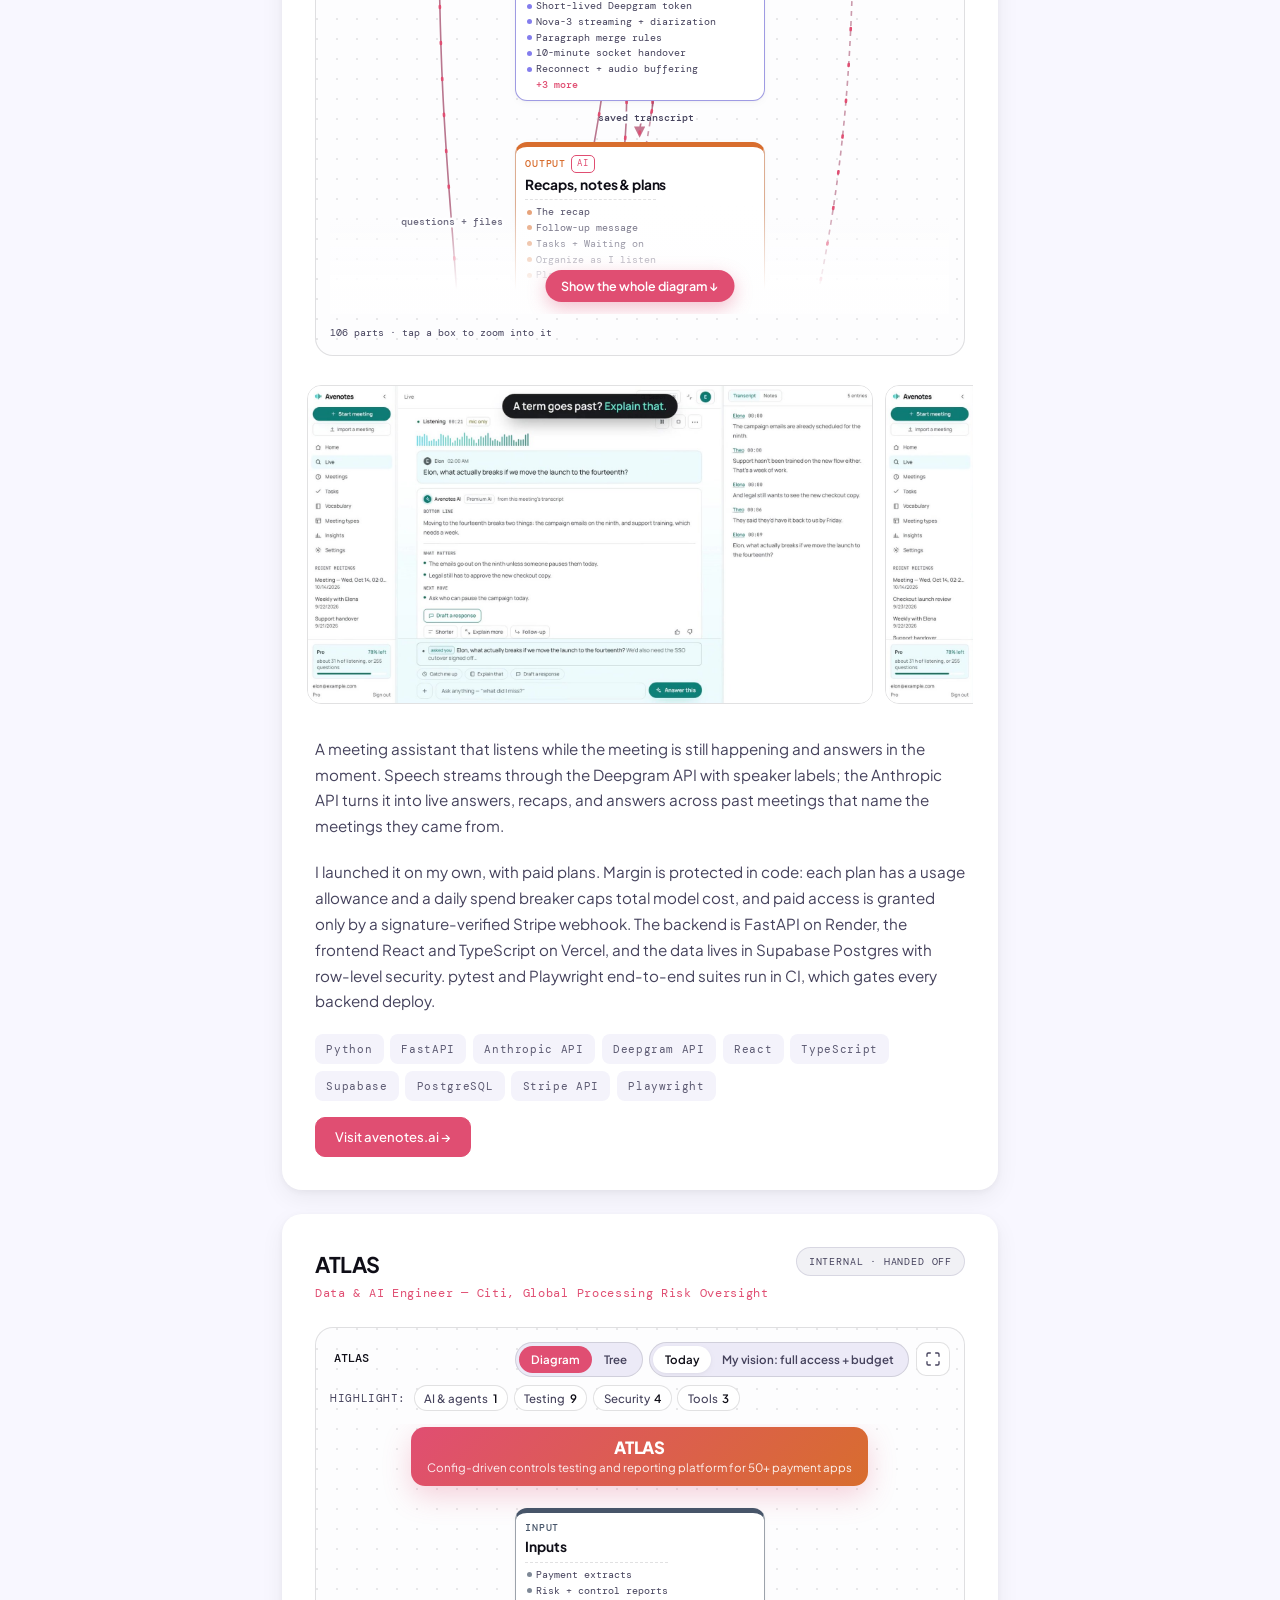
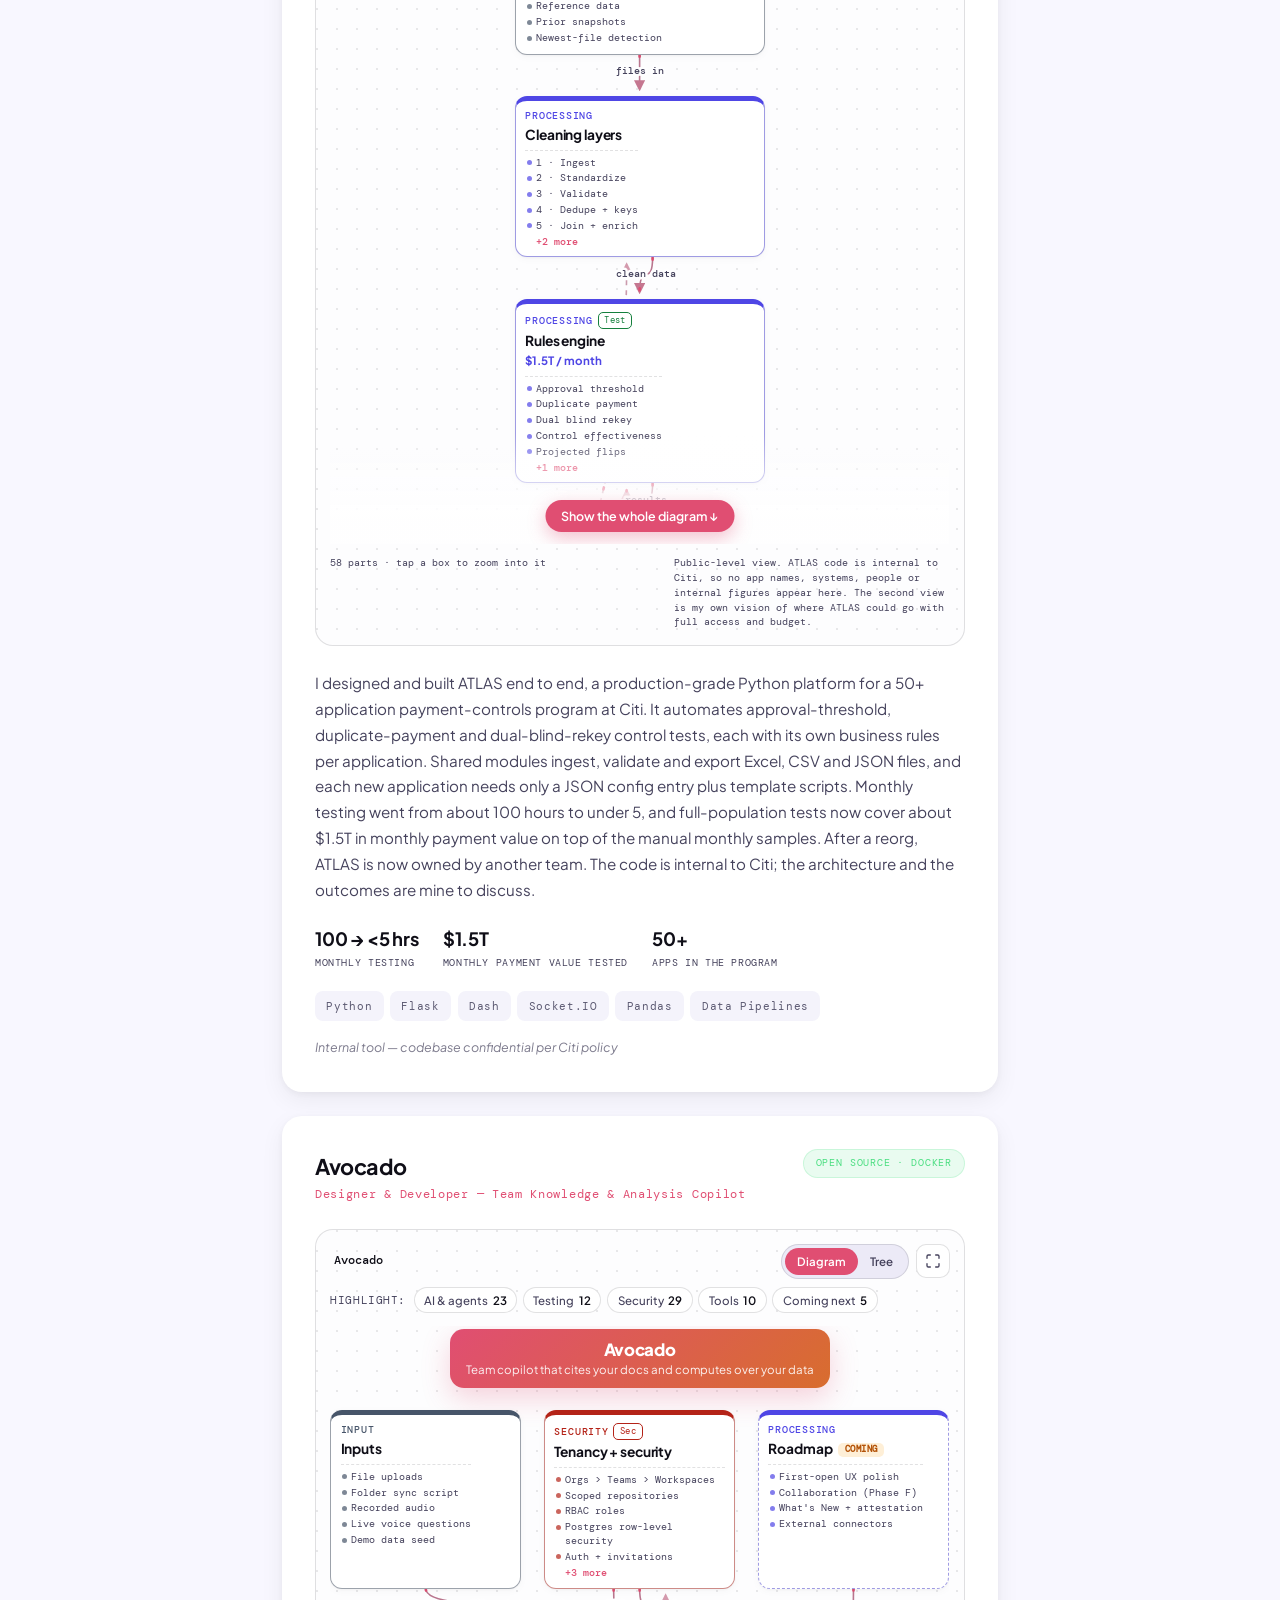
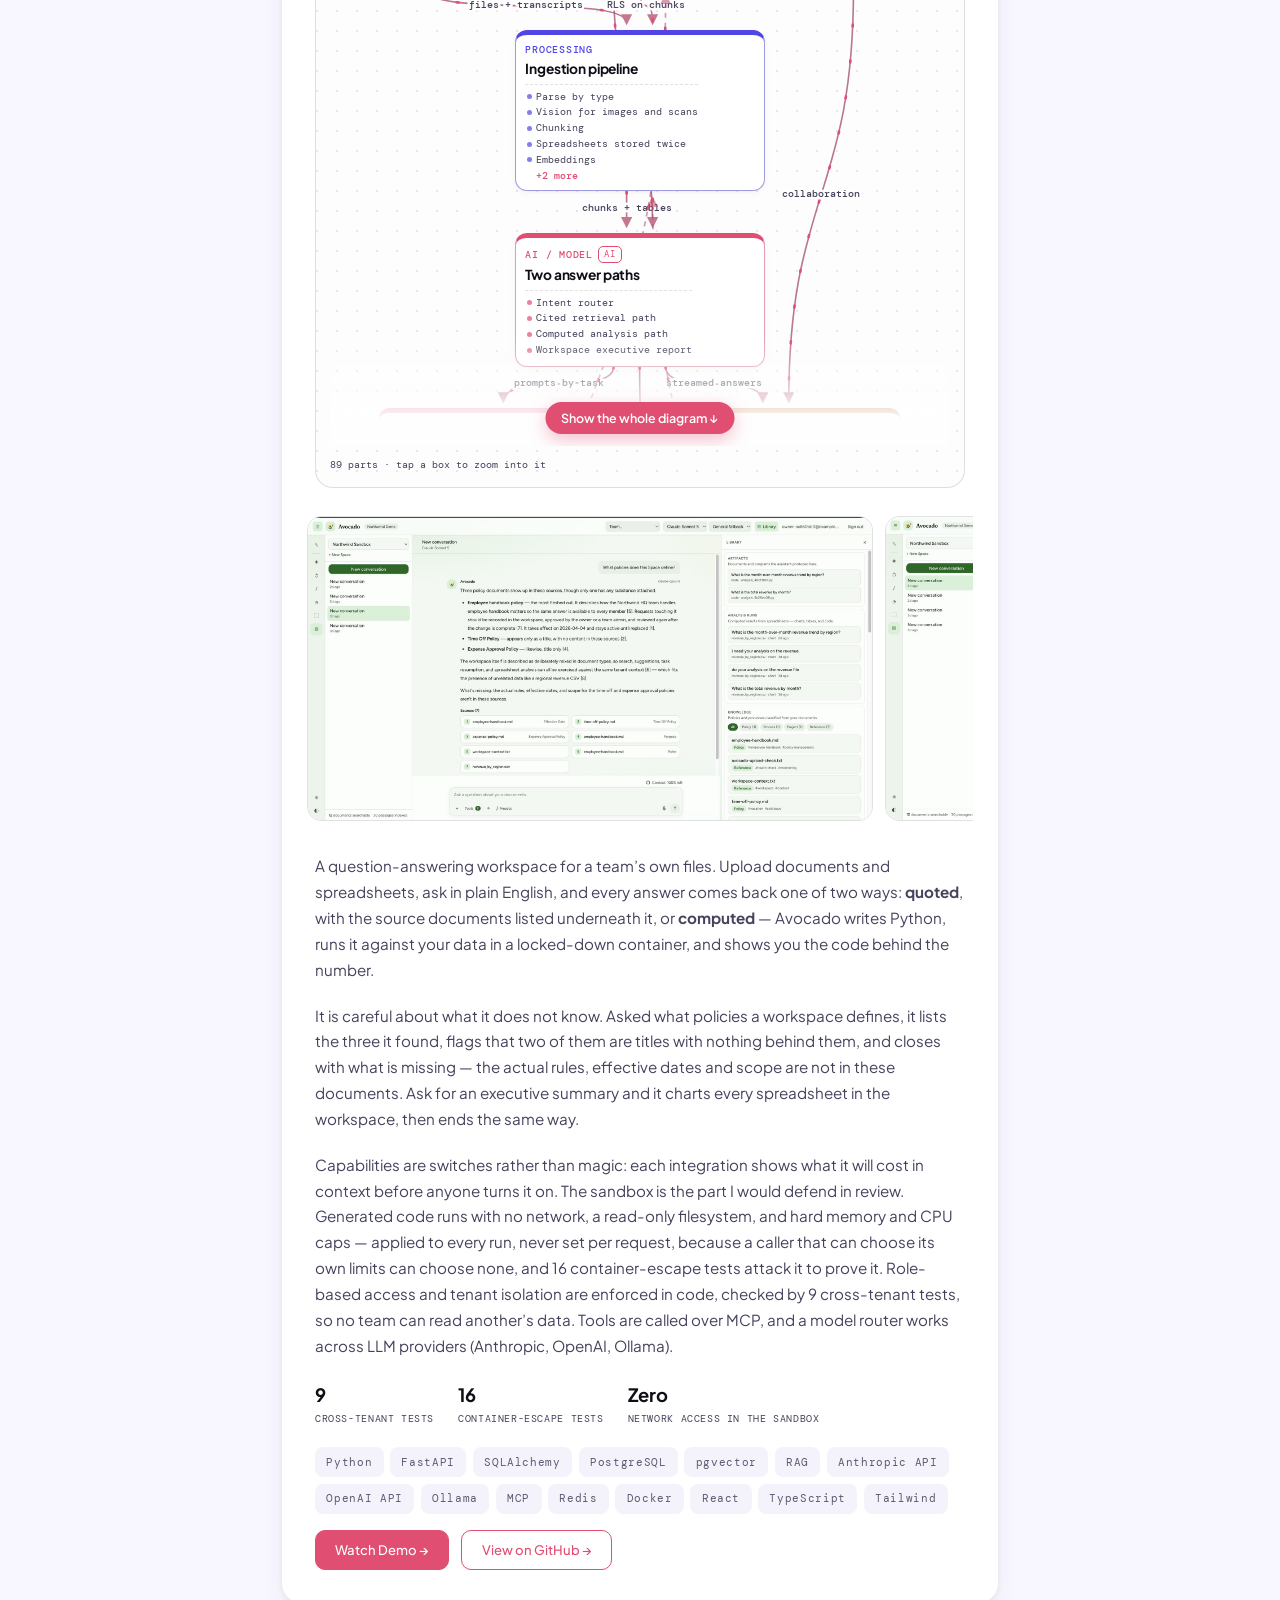
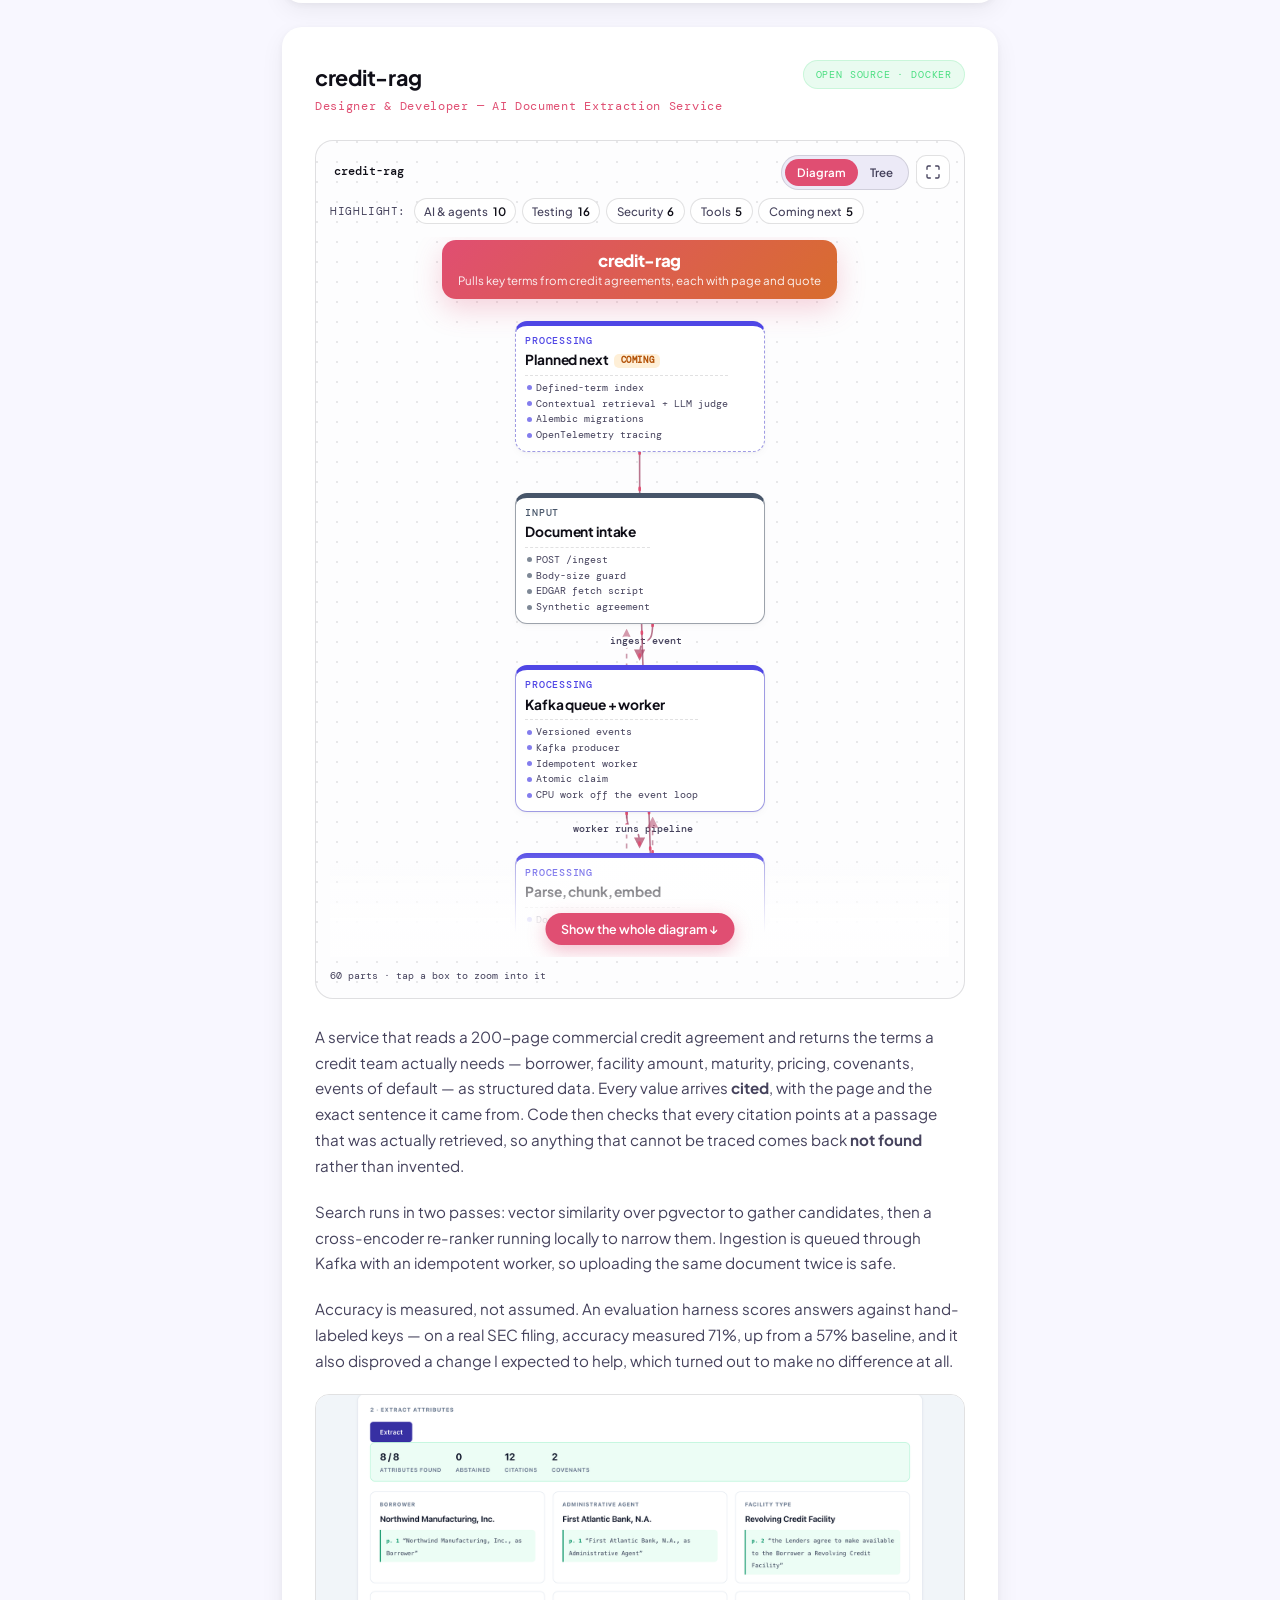
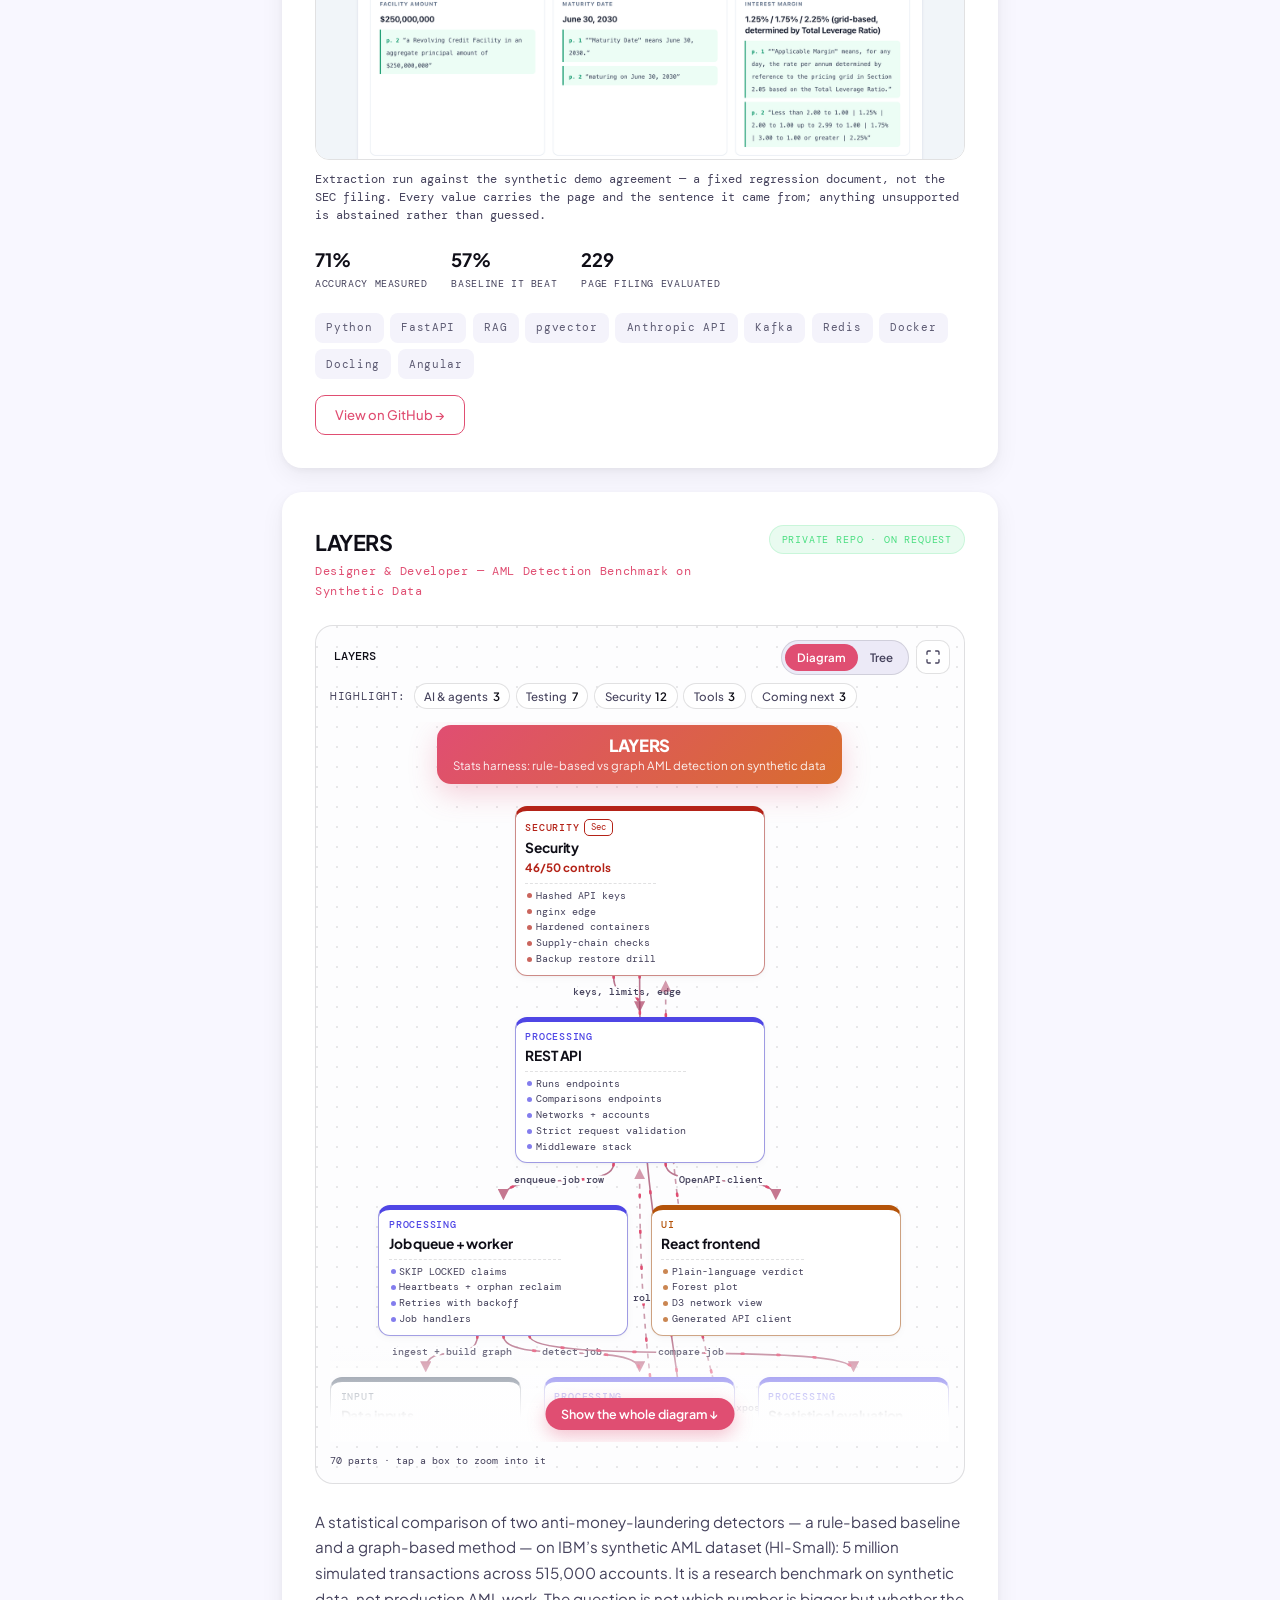
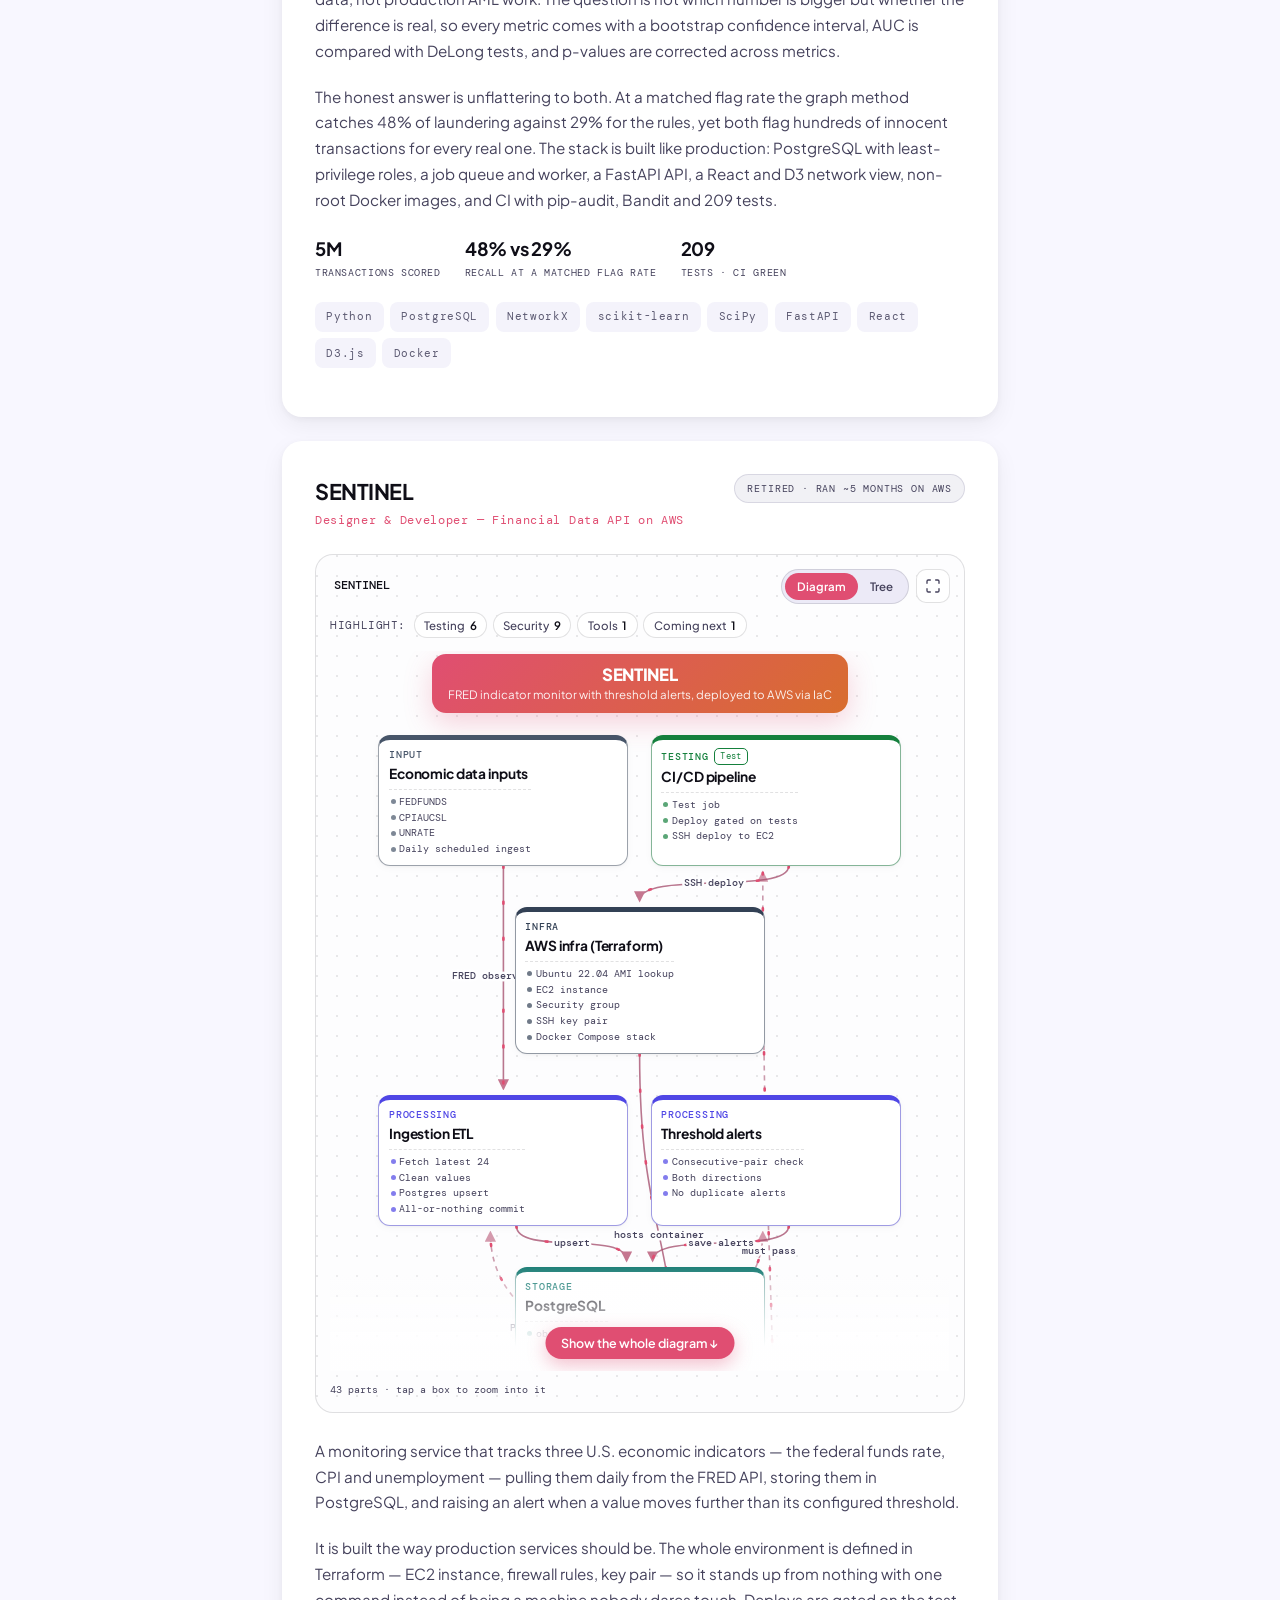
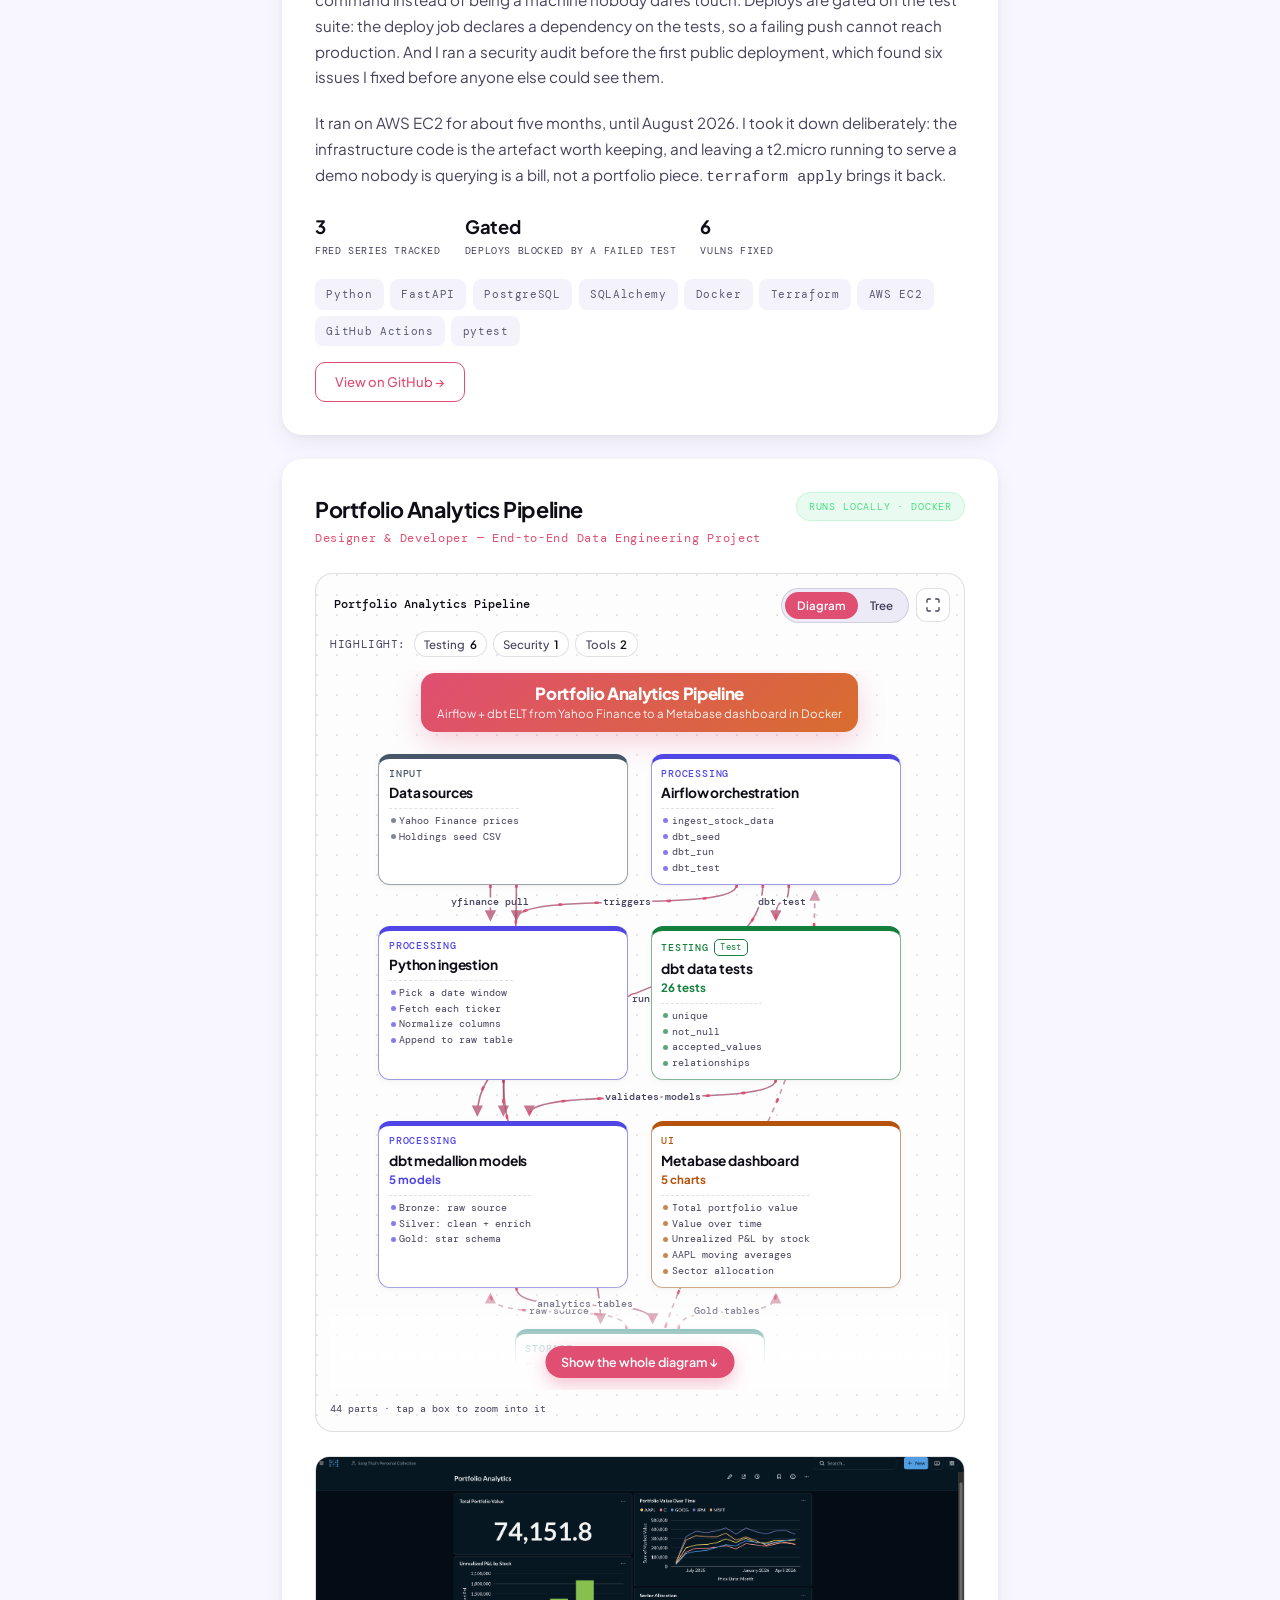
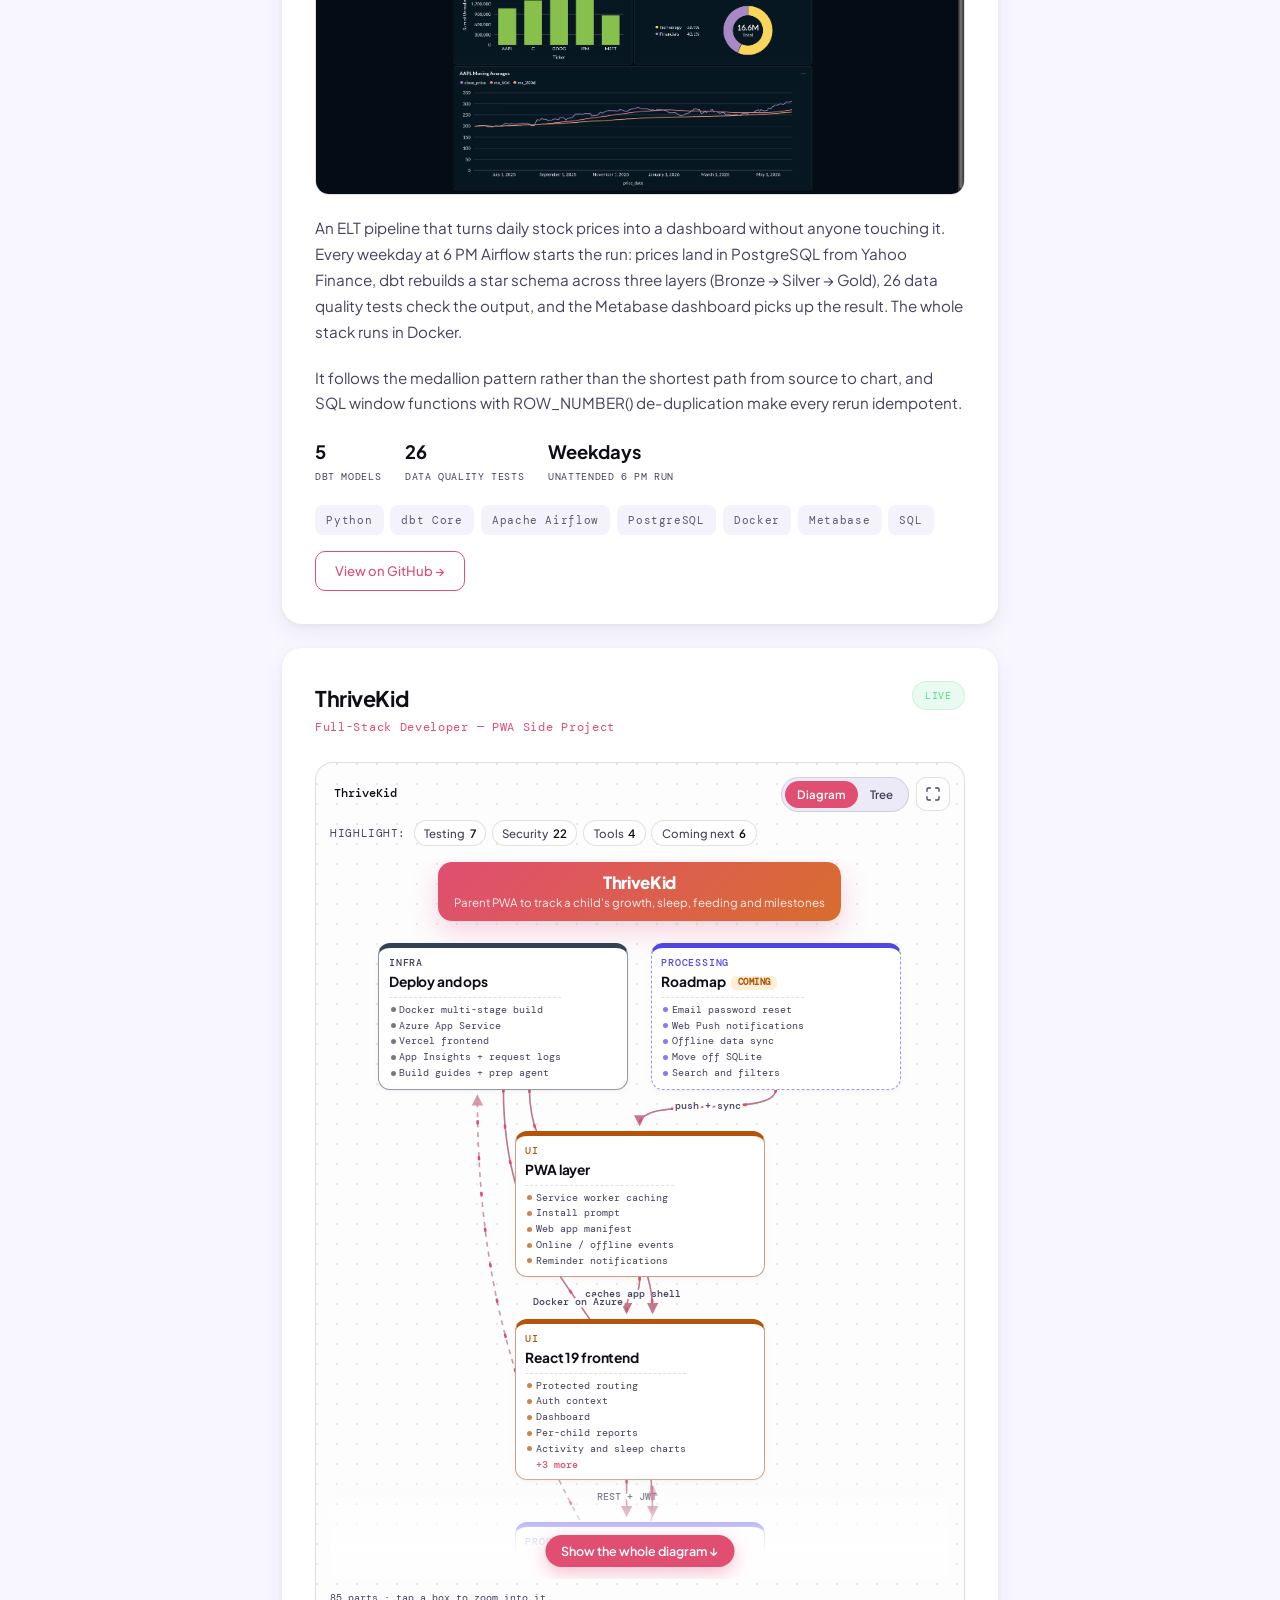
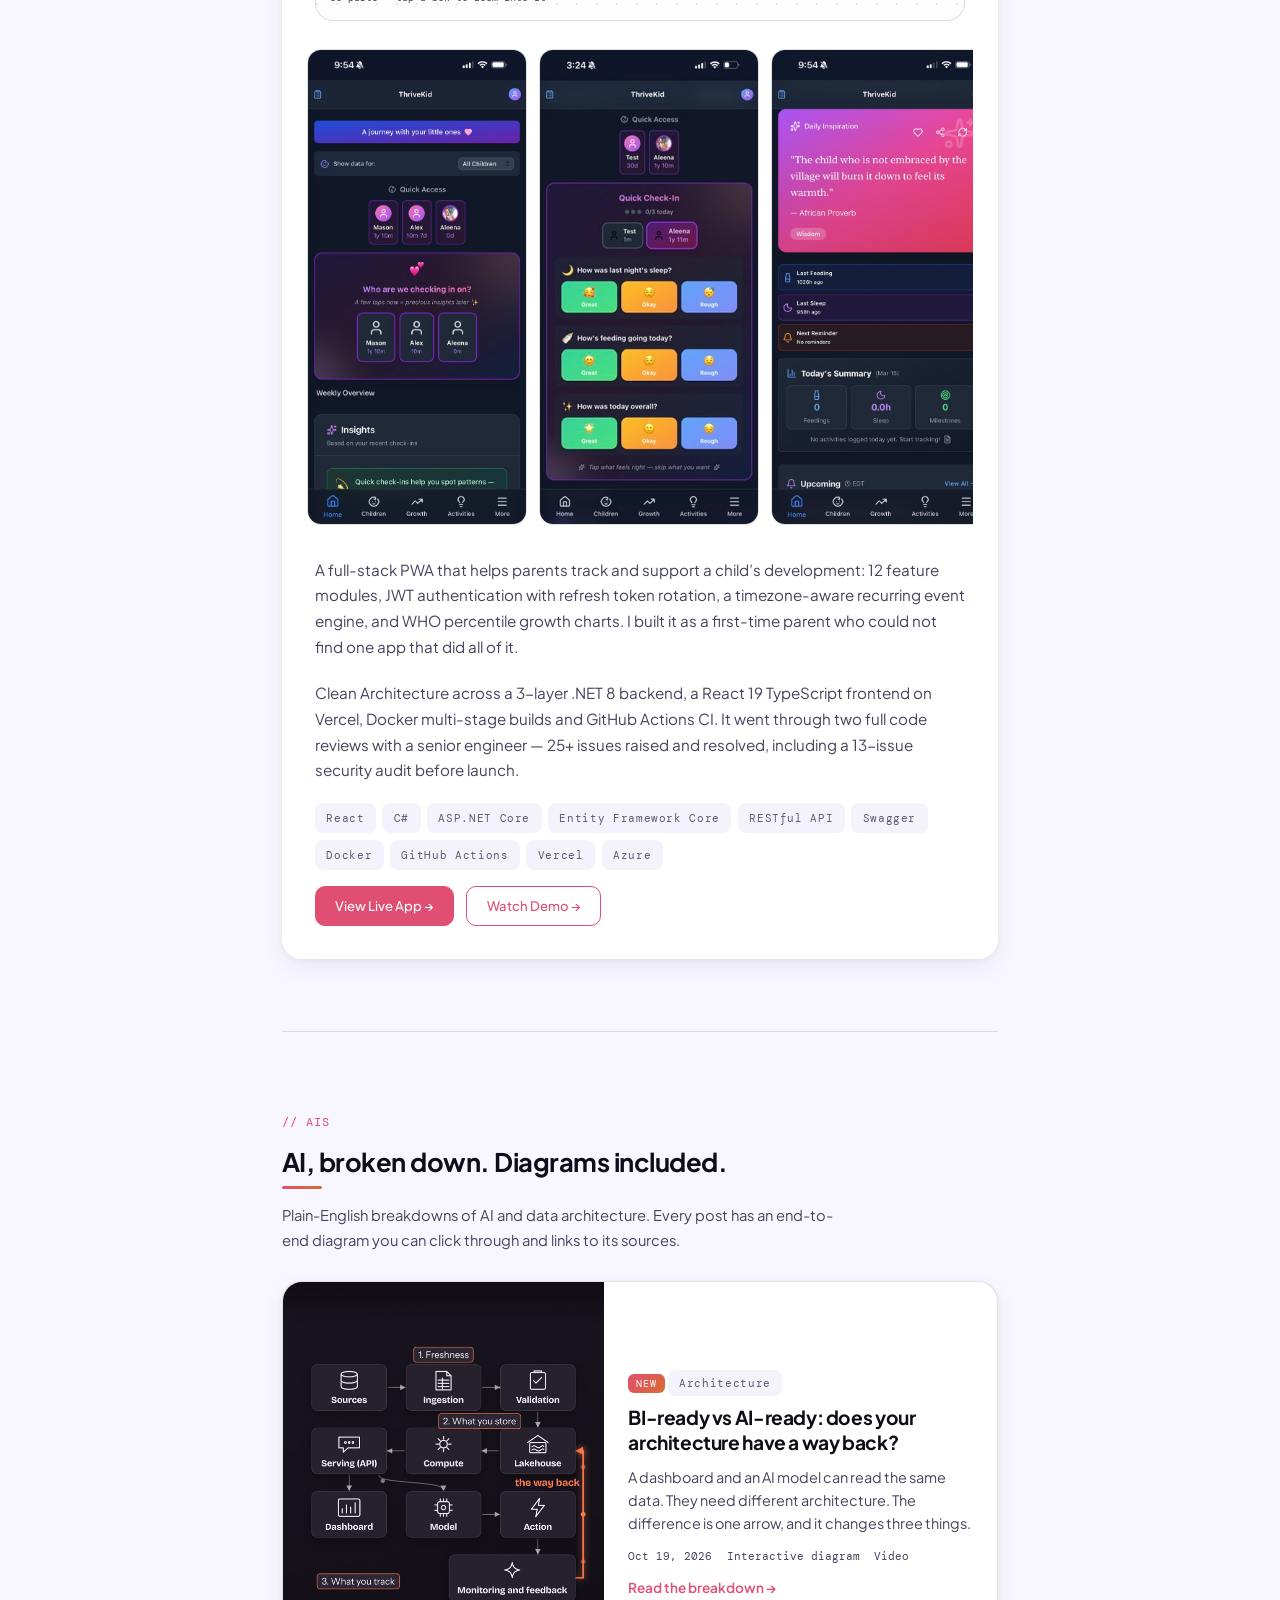
==== commit 3deb50d9: "Add Diagram view to every architecture map; rename AI Space Field to AIS - Diagram: branches as boxe" ====
--- a/index.html
+++ b/index.html
@@ -1116,7 +1116,7 @@
     .lightbox-overlay.lightbox-overlay--wide img { max-width: 96vw; max-height: 92vh; }
     .lightbox-overlay--tall .lightbox-close { position: fixed; }
 
-    /* == AI SPACE FIELD HIGHLIGHT ON THE HOME PAGE == */
+    /* == AIS HIGHLIGHT ON THE HOME PAGE == */
     .field-home__kicker {
       font-family: var(--font-mono); font-size: 0.78rem; letter-spacing: 0.08em;
       color: var(--accent); margin-bottom: 0.4rem;
@@ -1197,7 +1197,7 @@
       <ul class="menu__list">
         <li class="menu__item"><a class="menu__link active" href="#home">Home</a></li>
         <li class="menu__item"><a class="menu__link" href="#portfolio">Projects</a></li>
-        <li class="menu__item"><a class="menu__link" href="#field">AI <span class="menu__long">Space </span>Field</a></li>
+        <li class="menu__item"><a class="menu__link" href="#field">AIS</a></li>
         <li class="menu__item"><a class="menu__link" href="#resume">Experience</a></li>
         <li class="menu__item"><a class="menu__link" href="#education">Education</a></li>
         <li class="menu__item"><a class="menu__link" href="#about">About Me</a></li>
@@ -1734,9 +1734,9 @@
         </div>
       </section>
 
-      <!-- == SECTION: FIELD (AI Space Field highlights) == -->
+      <!-- == SECTION: FIELD (AIS highlights) == -->
       <section id="field" class="inner field-home" tabindex="-1">
-        <div class="field-home__kicker reveal-item">// AI Space Field</div>
+        <div class="field-home__kicker reveal-item">// AIS</div>
         <h2 class="section-heading reveal-item">AI, broken down. Diagrams included.</h2>
         <p class="section-sub reveal-item">
           Plain-English breakdowns of AI and data architecture. Every post has an
@@ -1772,7 +1772,7 @@
           </div>
         </div>
 
-        <a href="field/" class="cta-btn field-home__all reveal-item">See every breakdown in the AI Space Field &rarr;</a>
+        <a href="field/" class="cta-btn field-home__all reveal-item">See every breakdown in AIS &rarr;</a>
       </section>
 
       <!-- == SECTION: RESUME == -->
@@ -2291,7 +2291,7 @@
       </a></li>
       <li><a class="tab-bar__link" href="#field" data-section="field">
         <svg viewBox="0 0 24 24" fill="none" stroke="currentColor" stroke-width="1.5" stroke-linecap="round" stroke-linejoin="round"><path d="M12 3l2 7 7 2-7 2-2 7-2-7-7-2 7-2z"/></svg>
-        Field
+        AIS
       </a></li>
       <li><a class="tab-bar__link" href="#resume" data-section="resume">
         <svg viewBox="0 0 24 24" fill="none" stroke="currentColor" stroke-width="1.5" stroke-linecap="round" stroke-linejoin="round"><path d="M9 12h6m-6 4h6m2 5H7a2 2 0 01-2-2V5a2 2 0 012-2h5.586a1 1 0 01.707.293l5.414 5.414a1 1 0 01.293.707V19a2 2 0 01-2 2z"/></svg>
@@ -2518,7 +2518,7 @@
       cfSubmit.textContent = 'Send Message \u2192';
     });
 
-    /* == AI SPACE FIELD VIDEOS: load + play only while on screen == */
+    /* == AIS VIDEOS: load + play only while on screen == */
     const reduceMotion = window.matchMedia('(prefers-reduced-motion: reduce)');
     document.querySelectorAll('.field-card__video').forEach(v => {
       if (reduceMotion.matches) return; // poster only
--- a/assets/explorer.css
+++ b/assets/explorer.css
@@ -122,6 +122,63 @@
   .tx__bsum { -webkit-line-clamp: 2; }
 }
 
+/* ---------- diagram view ---------- */
+.tx__modes { display: inline-flex; padding: 3px; border-radius: 999px; background: var(--surface); border: 1px solid var(--border); }
+.tx__mode { border: 0; background: none; font: 600 0.72rem var(--font-sans); color: var(--text-muted); padding: 0.35rem 0.75rem; border-radius: 999px; cursor: pointer; }
+.tx__mode[aria-pressed="true"] { background: var(--accent); color: #fff; }
+
+.tx__diagram { position: relative; display: grid; gap: 2.6rem; padding: 0.2rem 0 0.4rem; overflow-x: clip; }
+.tx__arrows { position: absolute; inset: 0; pointer-events: none; overflow: visible; z-index: 0; }
+.tx__ap { fill: none; stroke: color-mix(in srgb, var(--accent) 60%, var(--text-muted)); stroke-width: 1.6; opacity: 0.75; }
+.tx__arrow-g.is-back .tx__ap { stroke-dasharray: 5 5; opacity: 0.55; }
+.tx__apulse { fill: none; stroke: var(--accent); stroke-width: 2.6; stroke-linecap: round; stroke-dasharray: 2 34; animation: tx-flow 2.2s linear infinite; }
+.tx__ah { fill: color-mix(in srgb, var(--accent) 70%, var(--text-muted)); }
+.tx__al { font: 500 10px var(--font-mono); fill: var(--text-muted); text-anchor: middle; dominant-baseline: middle;
+  paint-order: stroke; stroke: color-mix(in srgb, var(--card) 94%, var(--surface)); stroke-width: 5px; stroke-linejoin: round; }
+.tx__arrow-g.is-on .tx__ap { stroke: var(--accent); stroke-width: 2.4; opacity: 1; }
+.tx__arrow-g.is-on .tx__al { fill: var(--accent); font-weight: 700; }
+
+.tx__droot { position: relative; z-index: 1; justify-self: center; text-align: center; max-width: 30rem;
+  background: linear-gradient(135deg, var(--accent), var(--accent-2)); color: #fff; border-radius: 14px; padding: 0.55rem 1rem;
+  box-shadow: 0 10px 28px color-mix(in srgb, var(--accent) 25%, transparent); margin-bottom: -1.2rem; }
+.tx__droot b { display: block; font-size: 1.05rem; font-weight: 800; letter-spacing: -0.02em; }
+.tx__droot span { display: block; font-size: 0.72rem; opacity: 0.92; }
+.tx__drow { position: relative; z-index: 1; display: flex; flex-wrap: wrap; justify-content: center; gap: 0.6rem 1.4rem; }
+.tx__dbox {
+  flex: 1 1 150px; max-width: 250px; min-width: 0; text-align: left; font: inherit; color: var(--text); cursor: pointer;
+  display: flex; flex-direction: column; gap: 0.2rem;
+  background: var(--card); border: 1.5px solid color-mix(in srgb, var(--k) 45%, var(--border)); border-top: 5px solid var(--k);
+  border-radius: 12px; padding: 0.5rem 0.6rem 0.55rem; box-shadow: var(--shadow-sm);
+  transition: transform .2s, box-shadow .2s, opacity .2s;
+}
+.tx__dbox:hover, .tx__dbox:focus-visible { transform: translateY(-2px); box-shadow: 0 10px 26px color-mix(in srgb, var(--k) 20%, transparent); }
+.tx__dbox.is-linked { box-shadow: 0 0 0 2px color-mix(in srgb, var(--k) 50%, transparent); }
+.tx__dbox.is-proposal { --k: #7C3AED; border-style: dashed; border-top-style: solid; background: color-mix(in srgb, #8B5CF6 6%, var(--card)); }
+.tx__dbox.is-coming { border-style: dashed; border-top-style: solid; }
+.tx__dtop { display: flex; align-items: center; gap: 0.3rem; flex-wrap: wrap; }
+.tx__dtitle { font-weight: 700; font-size: 0.86rem; letter-spacing: -0.01em; line-height: 1.25; }
+.tx__dmetric { font-style: normal; font-weight: 700; font-size: 0.72rem; color: var(--k); }
+.tx__dparts { display: flex; flex-direction: column; gap: 2px; margin-top: 0.2rem; border-top: 1px dashed var(--border); padding-top: 0.3rem; }
+.tx__dpart { font: 400 0.64rem/1.35 var(--font-mono); color: var(--text-muted); padding-left: 0.65rem; position: relative; border-radius: 4px; }
+.tx__dpart::before { content: ''; position: absolute; left: 0.1rem; top: 0.45em; width: 5px; height: 5px; border-radius: 50%; background: var(--k); opacity: 0.7; }
+.tx__dpart:hover { color: var(--text); background: color-mix(in srgb, var(--k) 8%, transparent); }
+.tx__dmore { font: 500 0.6rem var(--font-mono); color: var(--accent); padding-left: 0.65rem; }
+.tx__dside { position: relative; z-index: 1; border: 1.5px dashed var(--border); border-radius: 16px; padding: 1.1rem 0.6rem 0.7rem; background: color-mix(in srgb, var(--surface) 45%, transparent); }
+.tx__dside-l { position: absolute; top: -0.6rem; left: 1rem; font: 500 0.62rem var(--font-mono); letter-spacing: 0.08em; text-transform: uppercase; color: var(--text-muted); background: color-mix(in srgb, var(--card) 92%, var(--surface)); padding: 0 0.4rem; }
+.tx__diagram.is-clamped { overflow: hidden; }
+.tx__diagram.is-clamped::after { content: ''; position: absolute; left: 0; right: 0; bottom: 0; height: 110px; z-index: 2;
+  background: linear-gradient(to bottom, transparent, color-mix(in srgb, var(--card) 96%, var(--surface)) 78%); pointer-events: none; }
+@container (max-width: 520px) {
+  .tx__diagram { gap: 2.2rem; }
+  .tx__drow { gap: 0.5rem; }
+  .tx__dbox { flex: 1 1 calc(50% - 0.5rem); max-width: none; }
+  .tx__drow > .tx__dbox:only-child { flex-basis: 70%; max-width: 75%; }
+  .tx__al { font-size: 9px; }
+}
+.tx--filtering .tx__dpart[data-id] { opacity: 0.35; box-shadow: none; }
+.tx--filtering .tx__dpart[data-id].is-hit { opacity: 1; box-shadow: none; color: var(--text); font-weight: 500; }
+@media (prefers-reduced-motion: reduce) { .tx__apulse { display: none; } .tx__dbox { transition: none; } }
+
 /* ---------- focus (zoomed-in) view ---------- */
 .tx__view-wrap { will-change: transform; }
 .tx__back { font: 600 0.75rem var(--font-sans); color: var(--accent); background: none; border: 0; padding: 0.2rem 0; cursor: pointer; margin-bottom: 0.5rem; }
@@ -177,3 +234,12 @@
   .tx__branch, .tx__leaf { transition: none; }
   .tx__pulse { display: none; }
 }
+
+/* toolbar wraps on narrow cards (the ATLAS view toggle is long) */
+.tx__actions { flex-wrap: wrap; justify-content: flex-end; min-width: 0; }
+@container (max-width: 520px) {
+  .tx__bar { flex-direction: column; align-items: stretch; }
+  .tx__actions { margin-left: 0; justify-content: space-between; }
+  .tx__views { order: 3; flex: 1 1 100%; }
+  .tx__view { flex: 1 1 0; white-space: normal; line-height: 1.2; }
+}
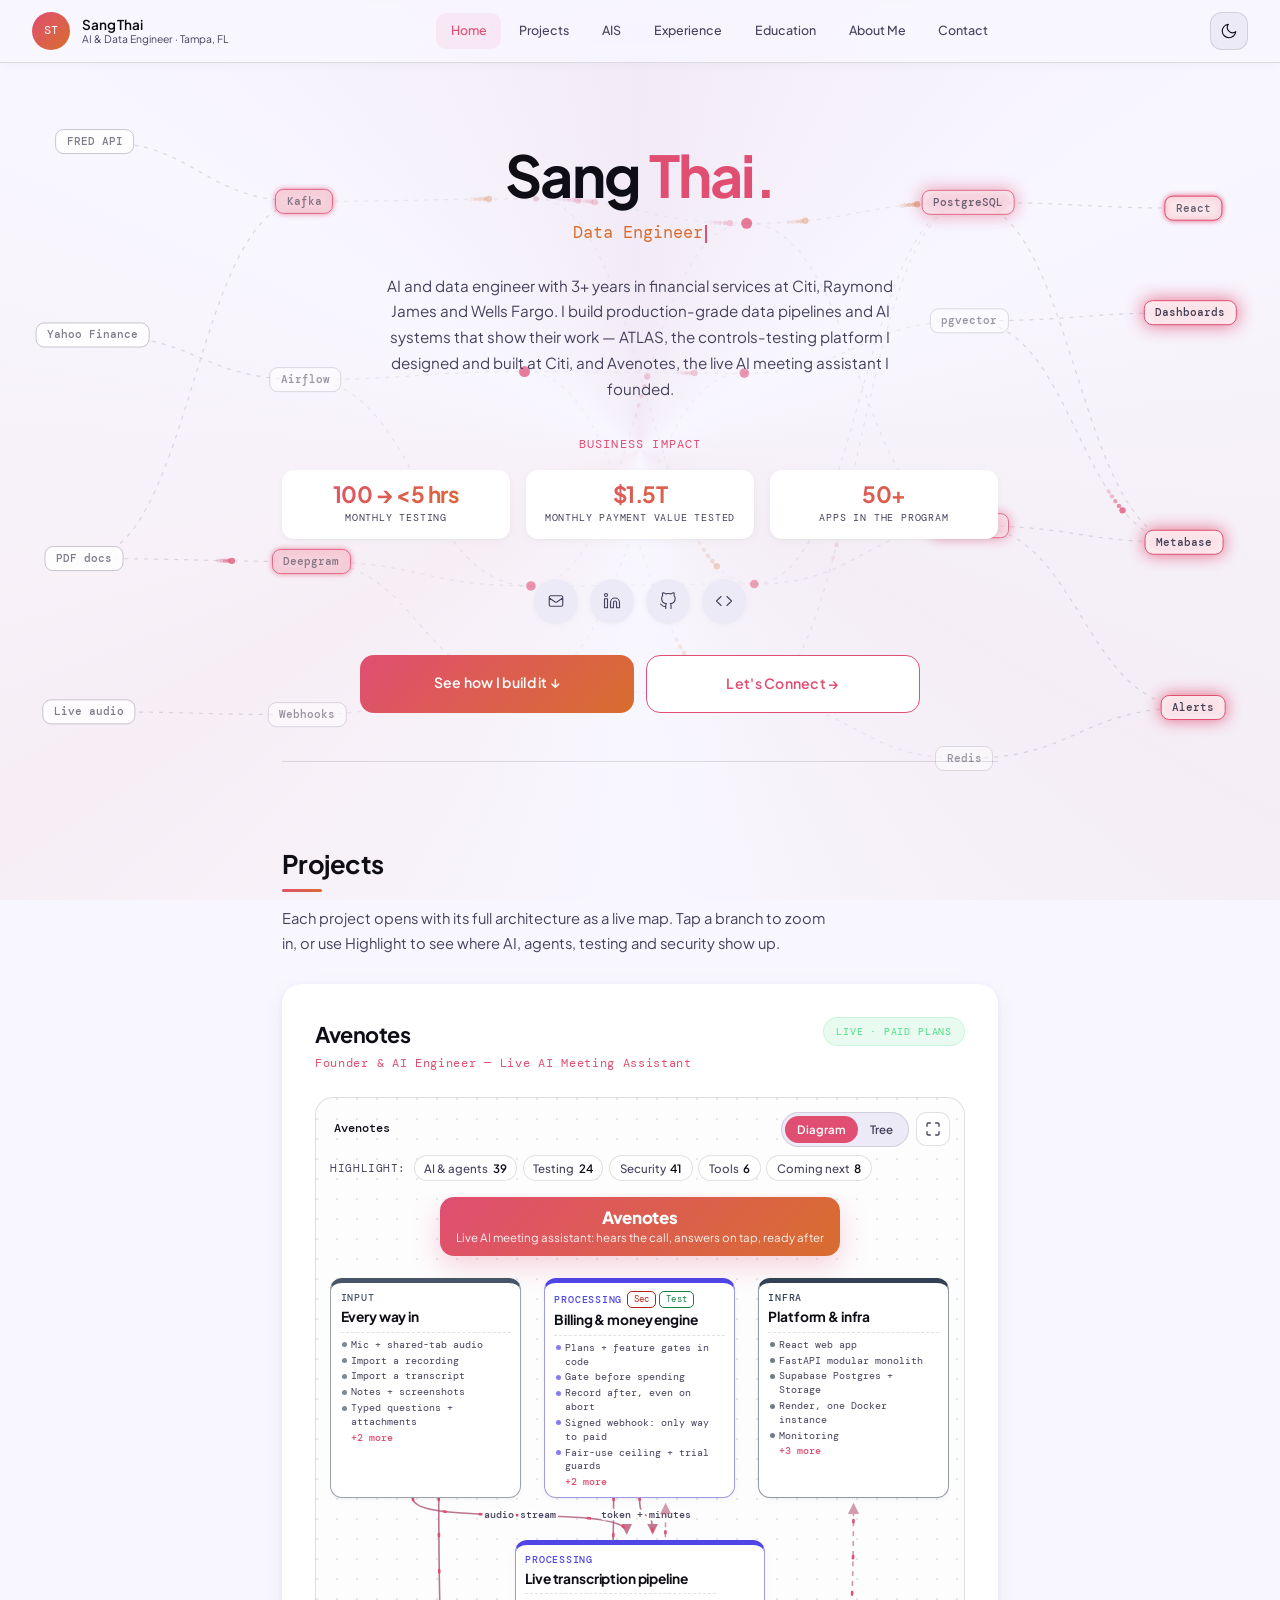
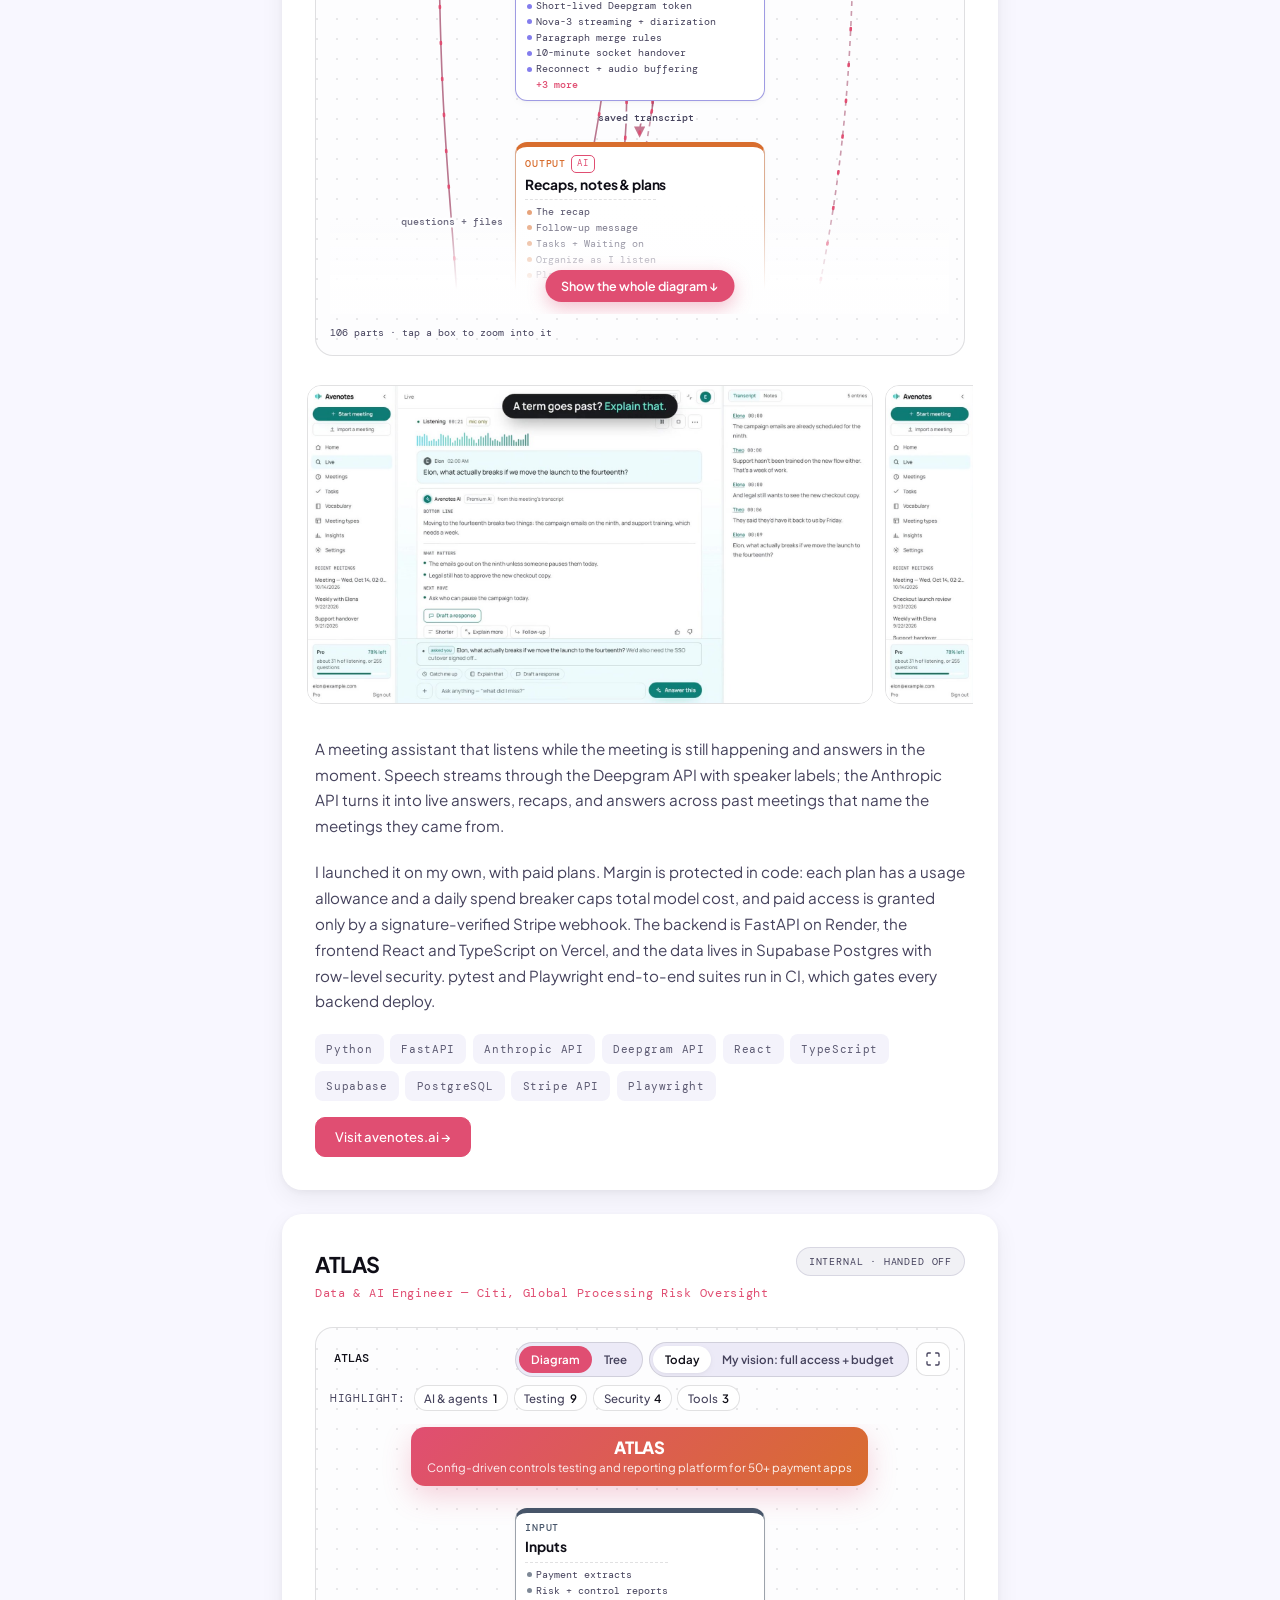
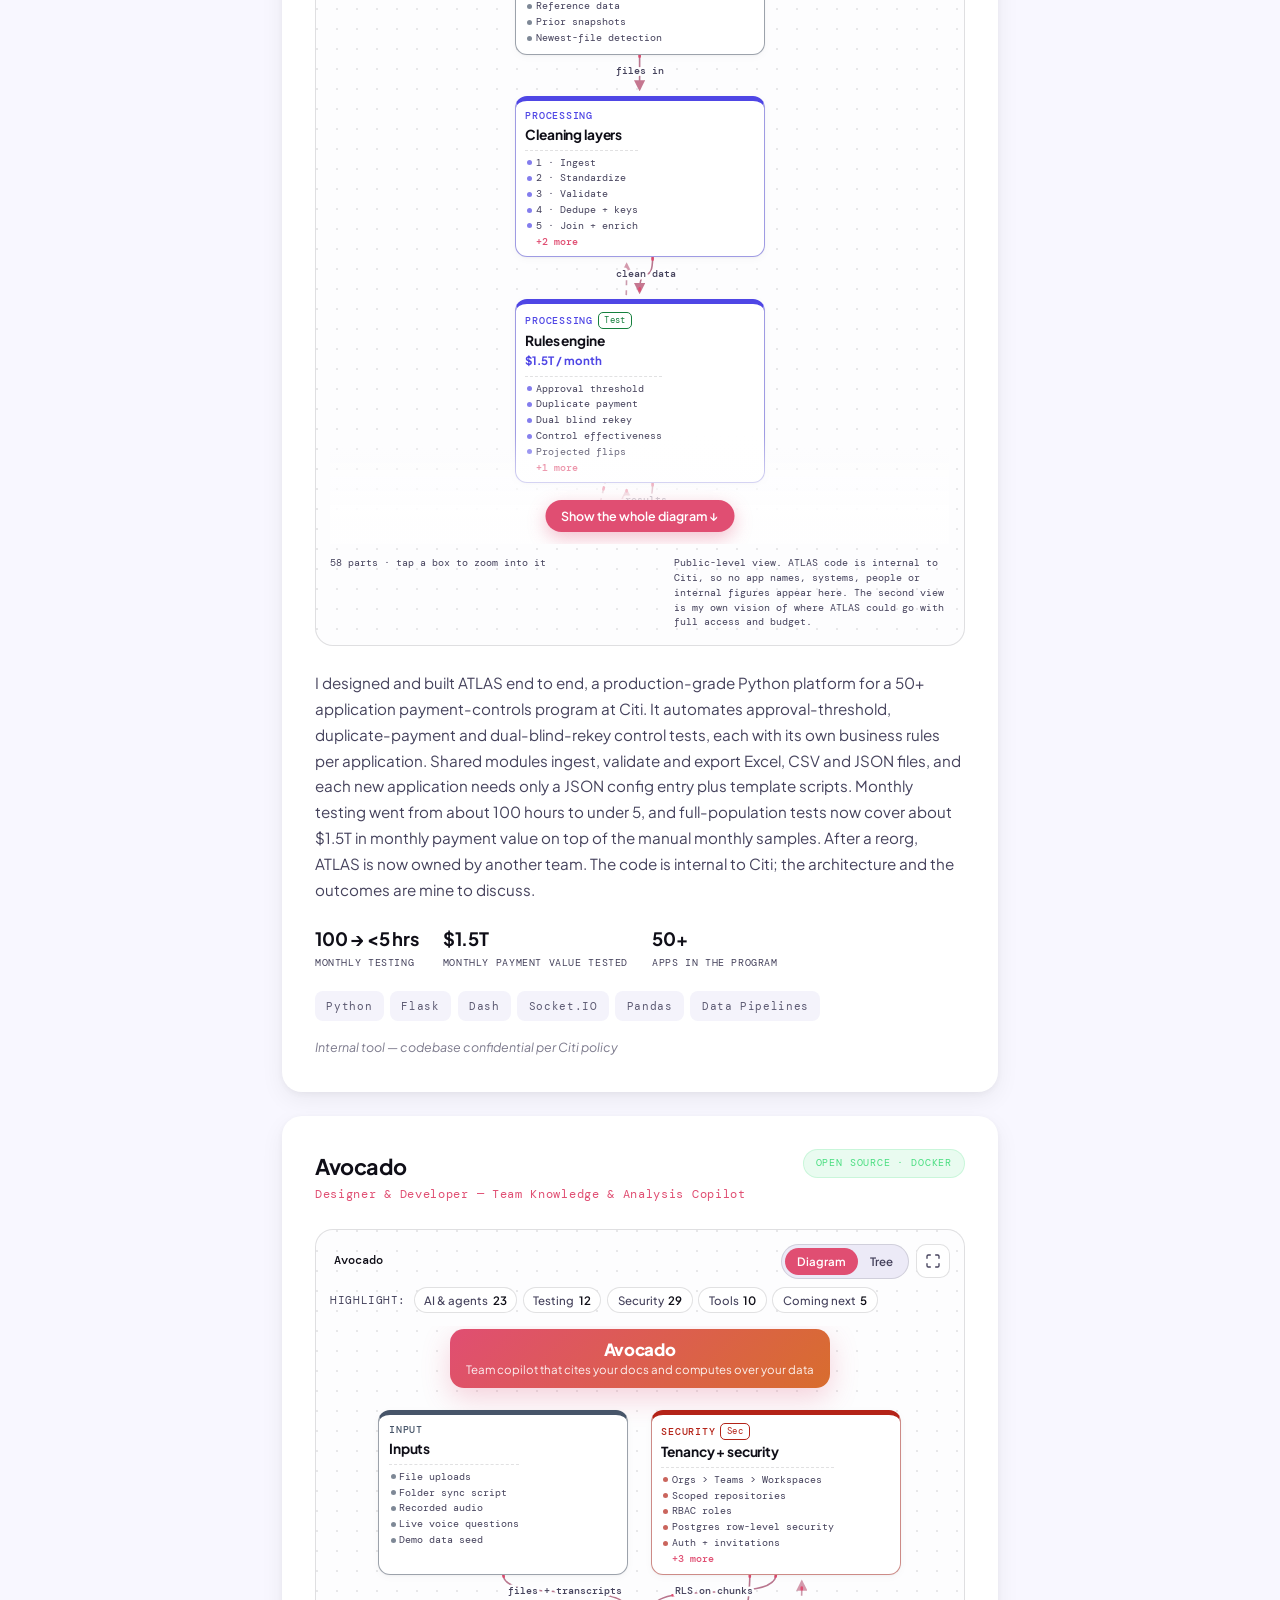
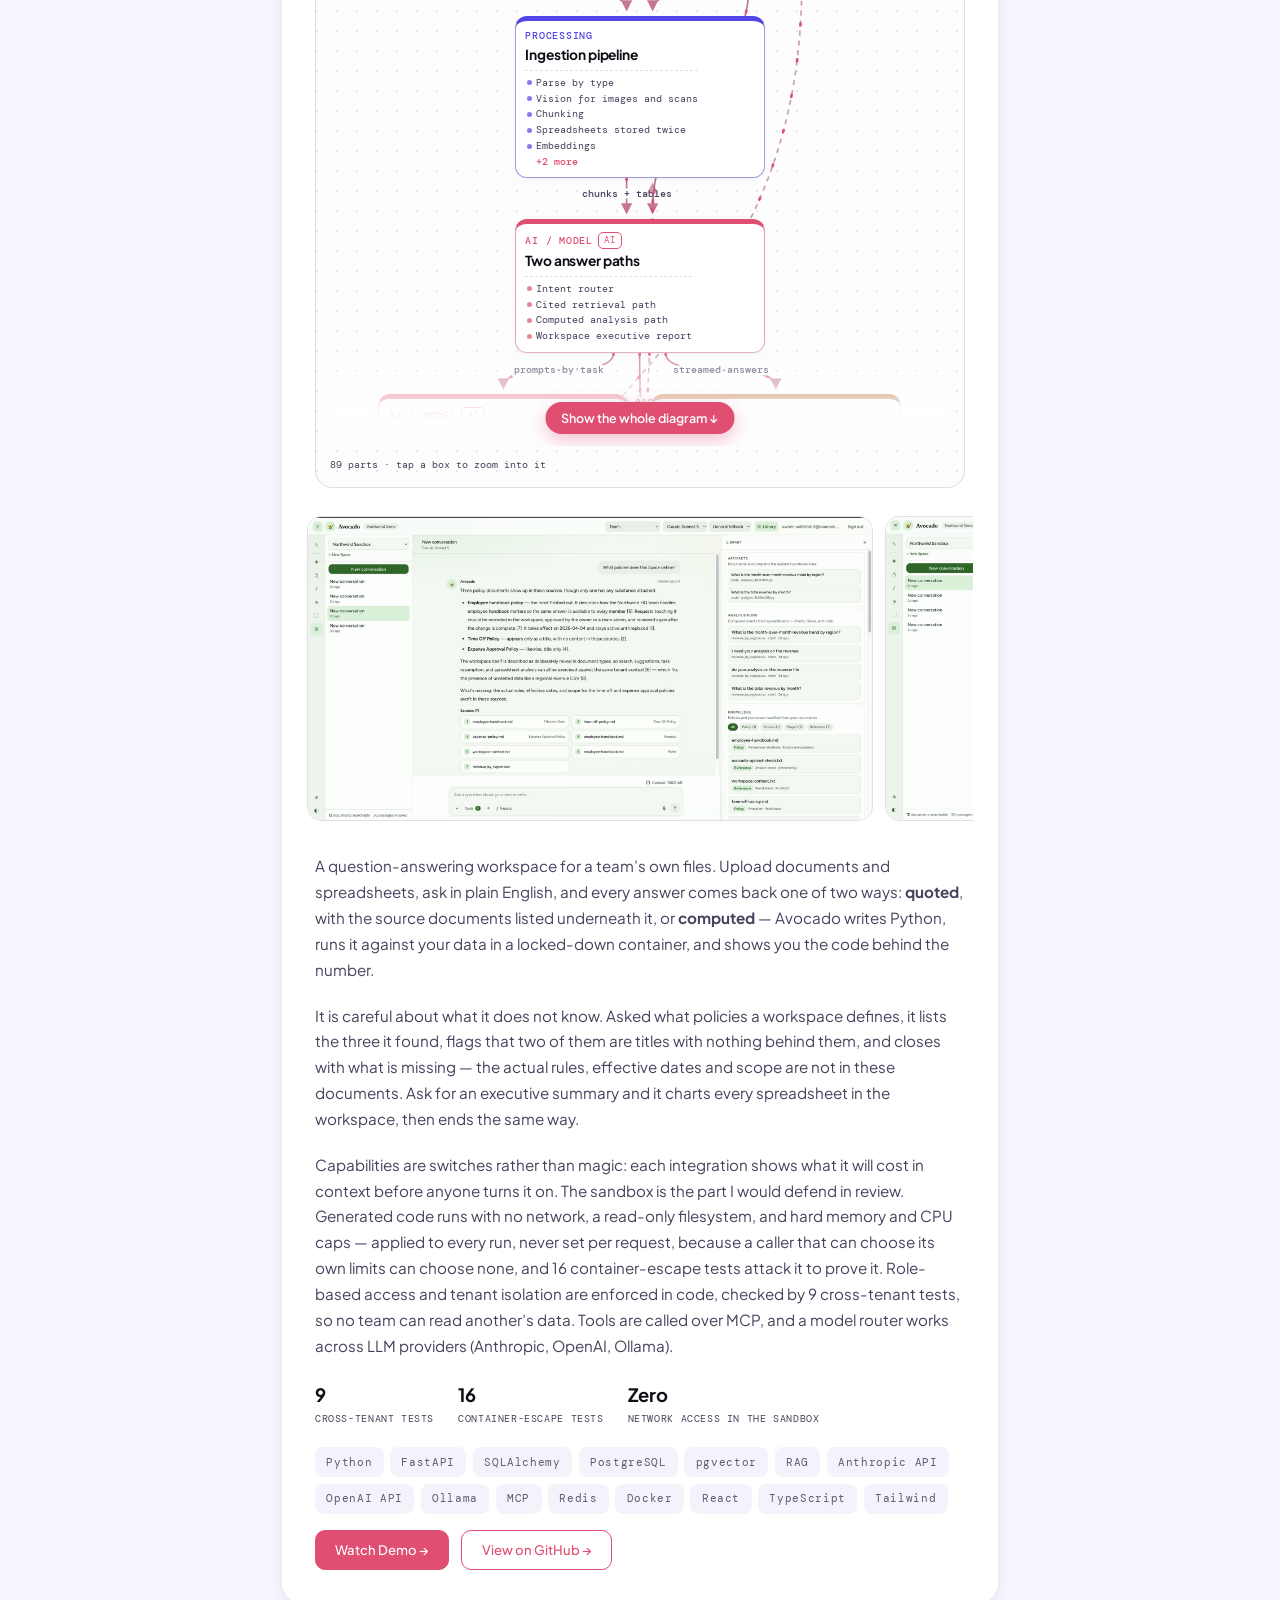
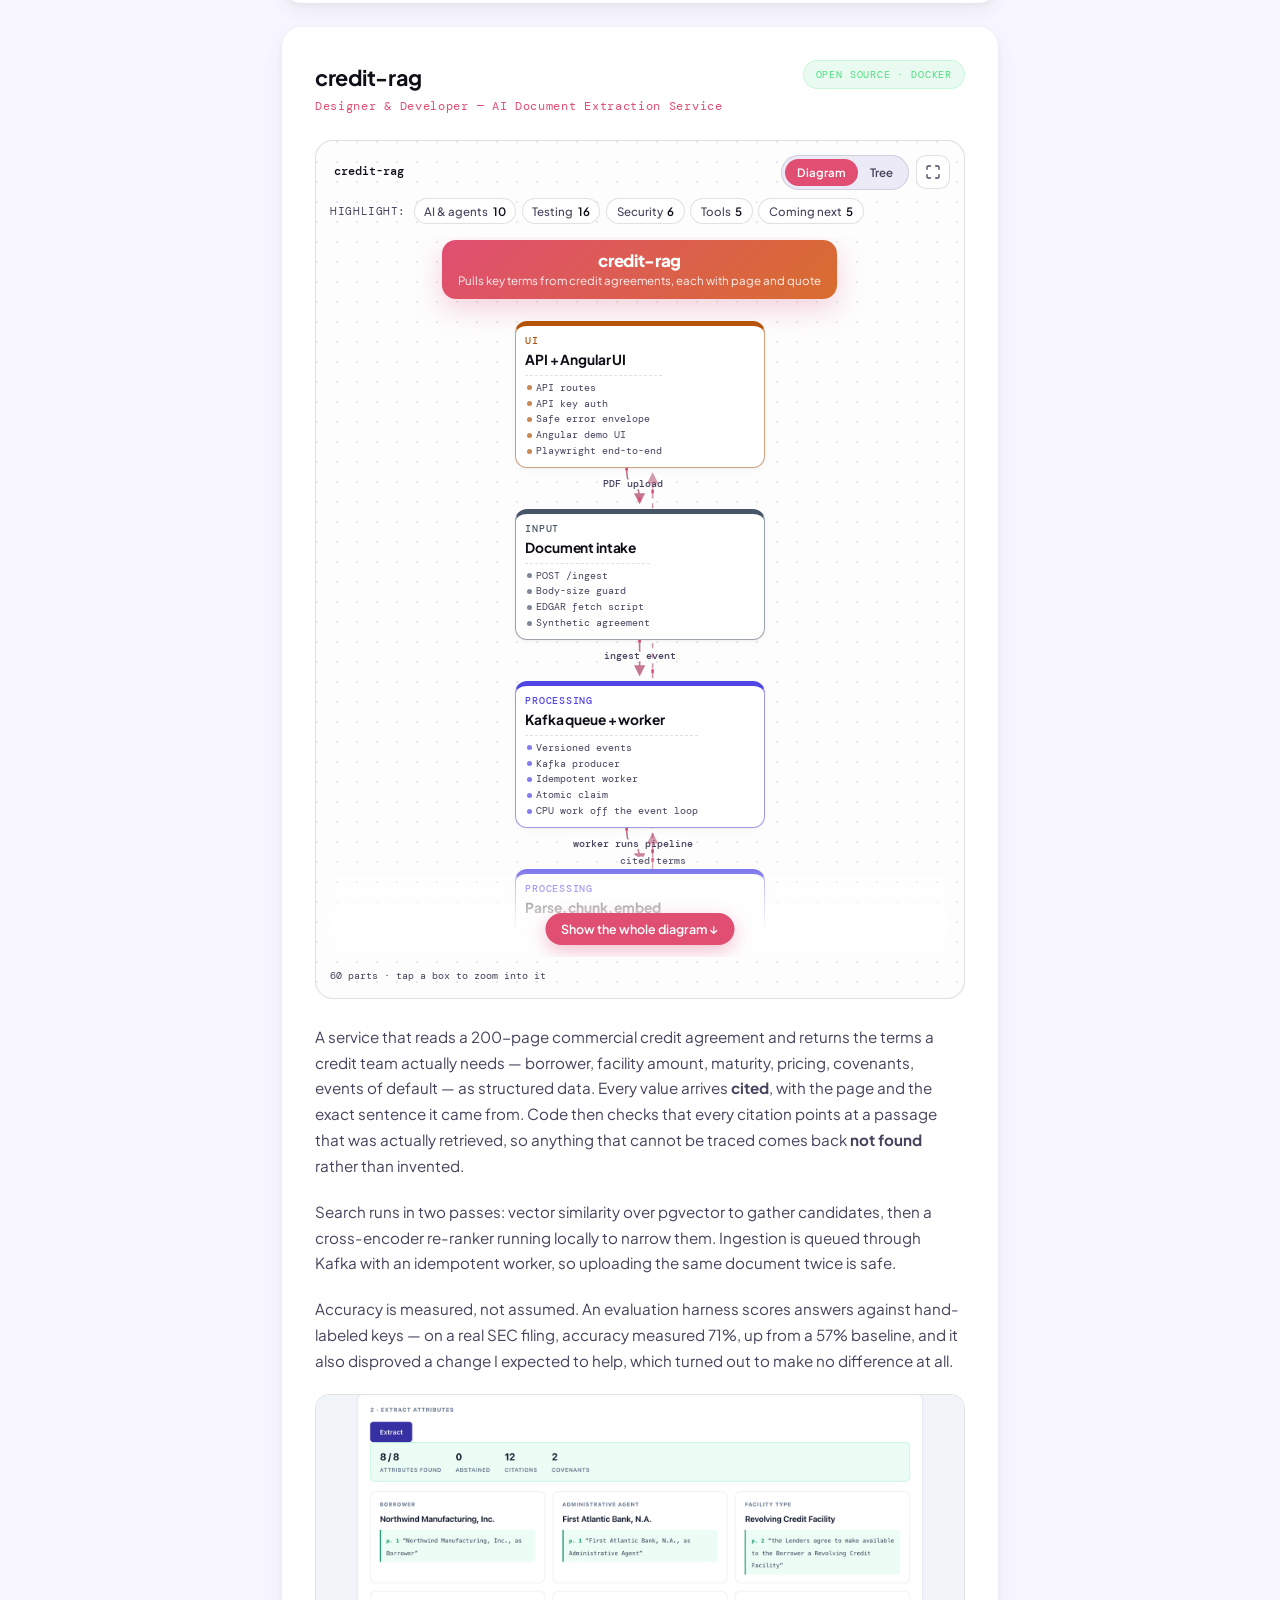
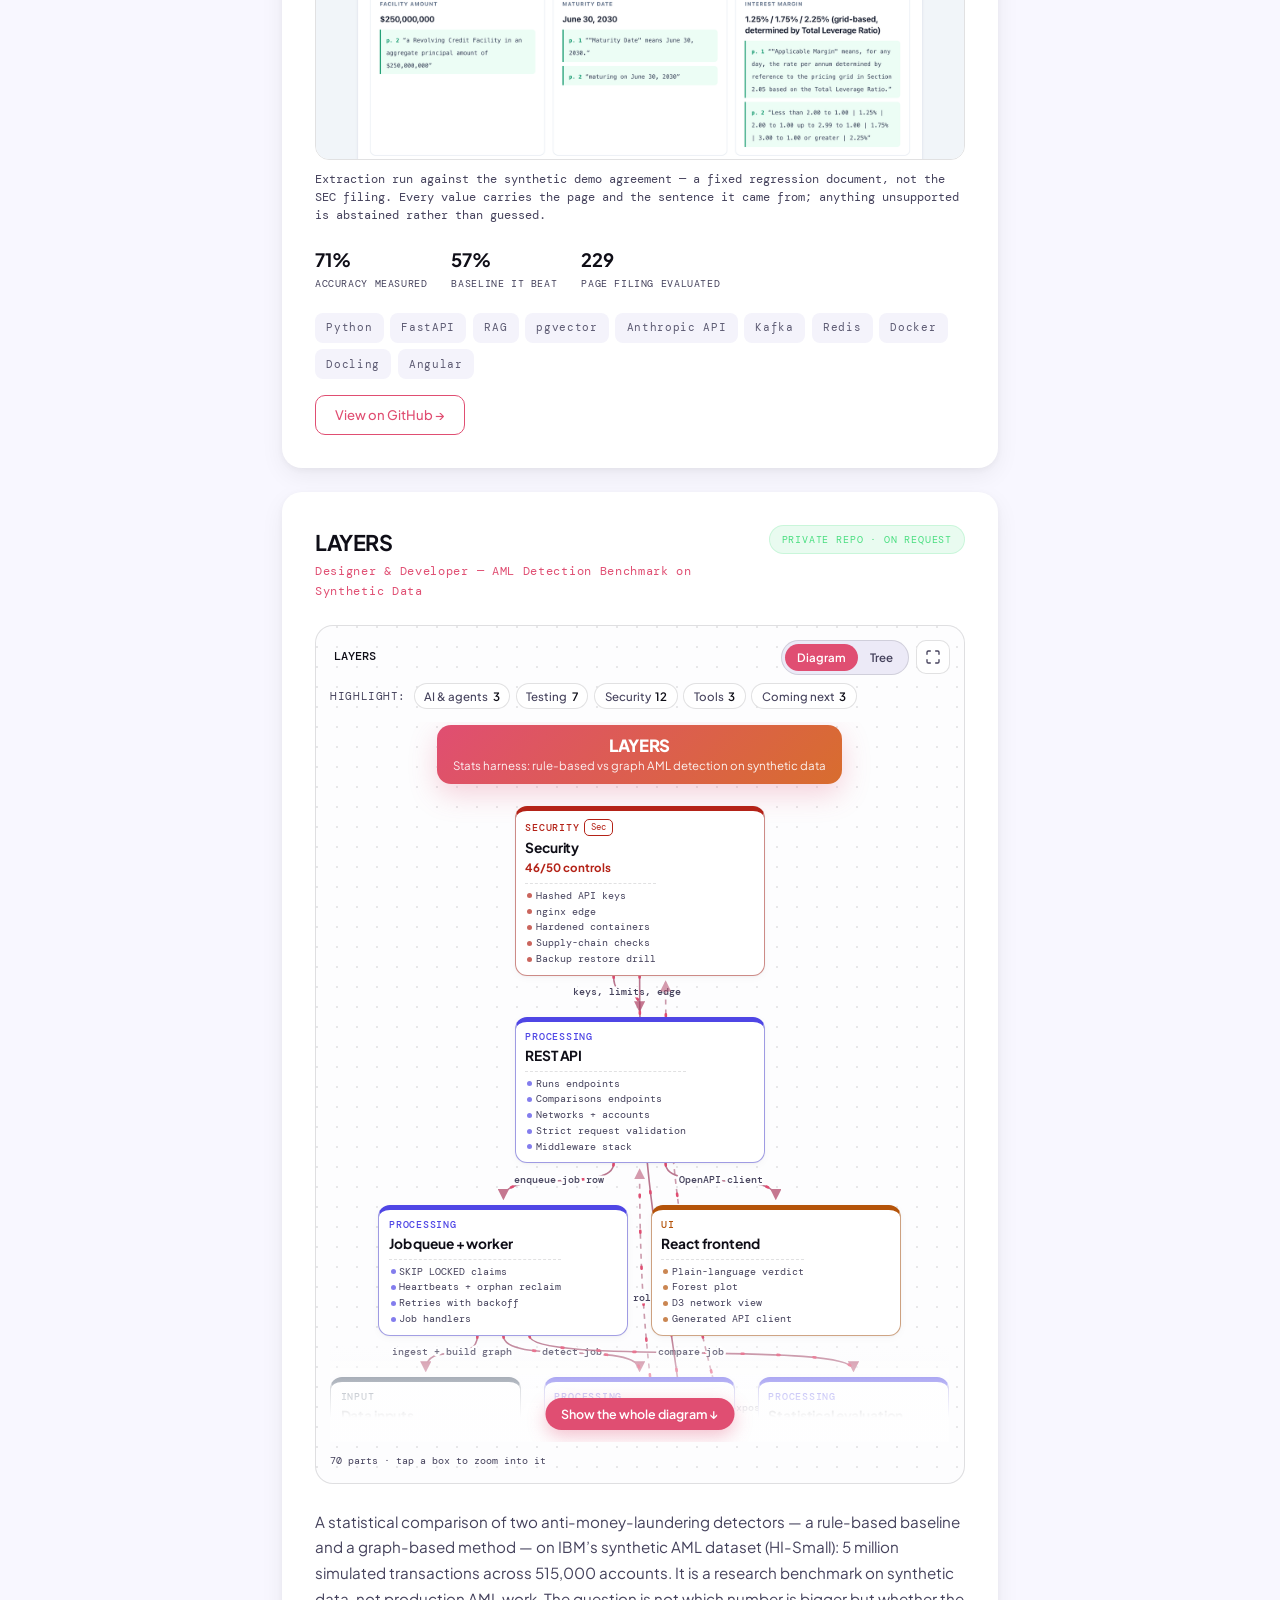
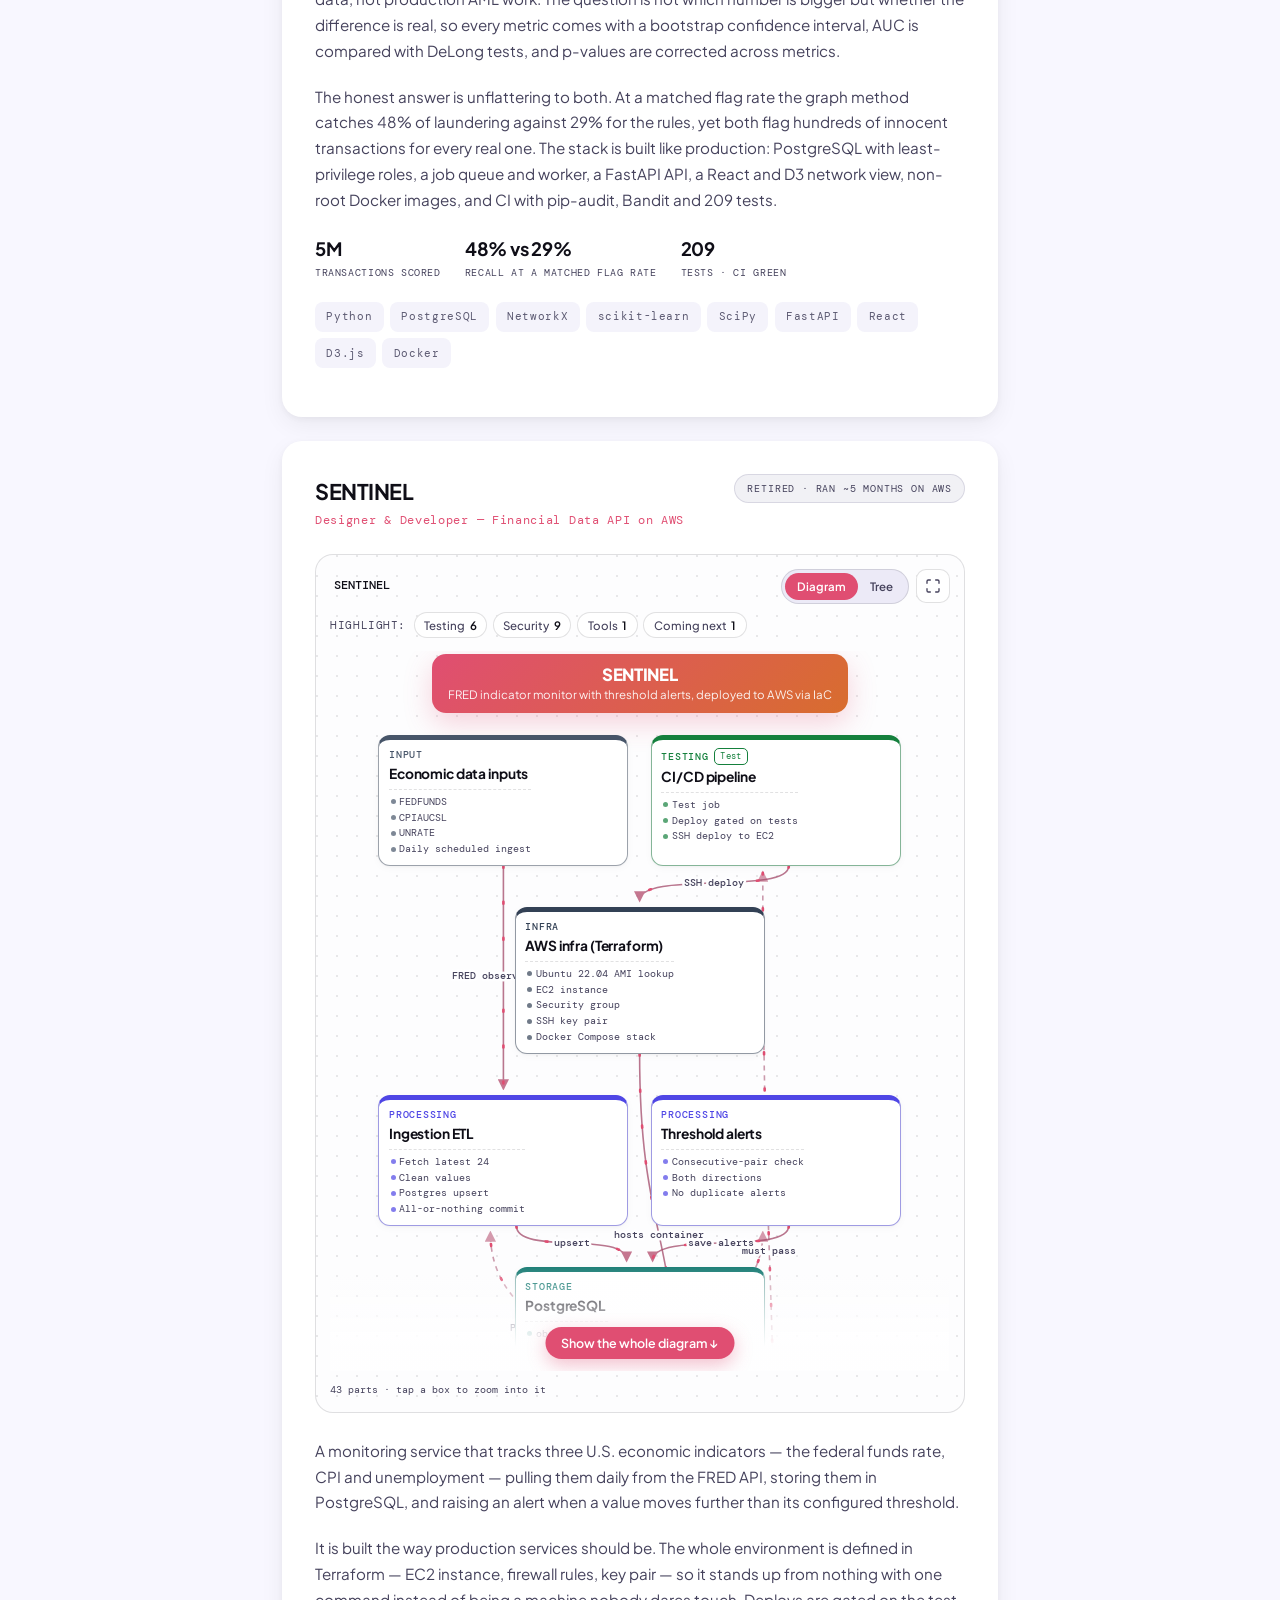
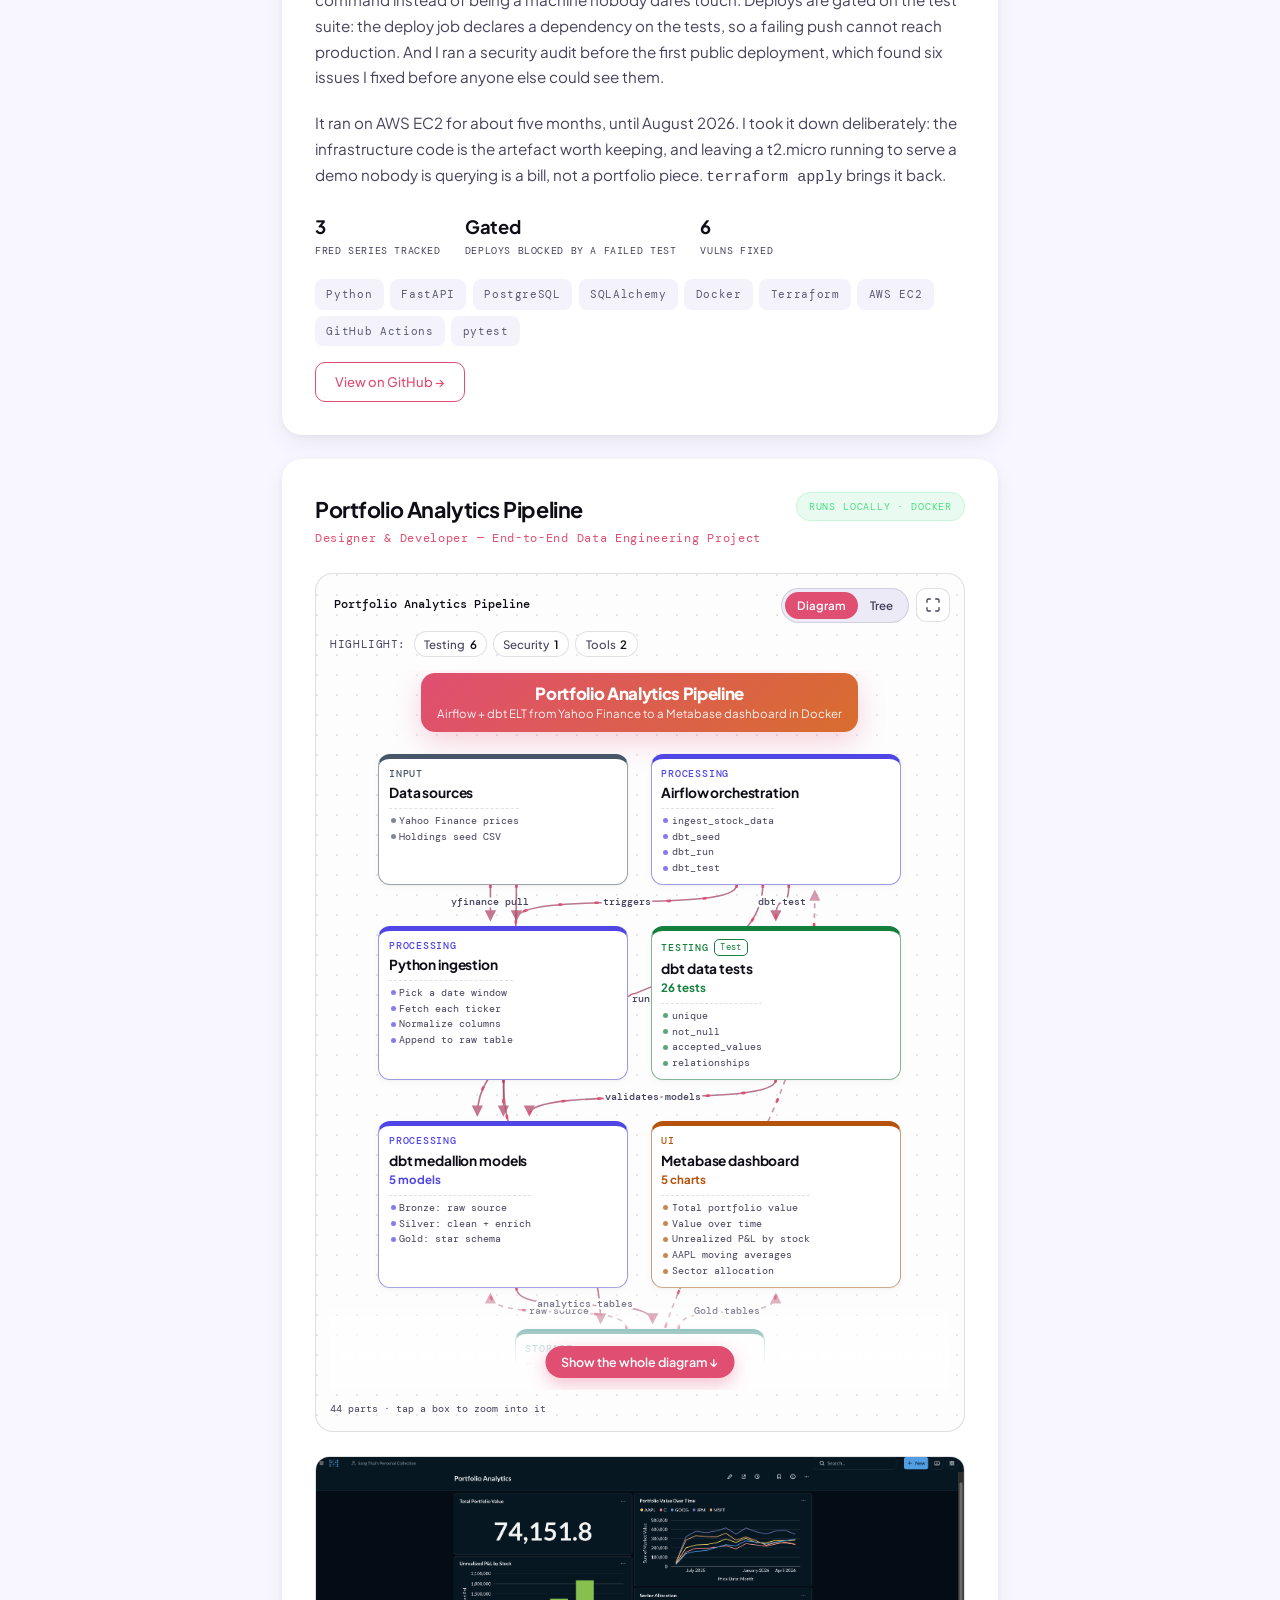
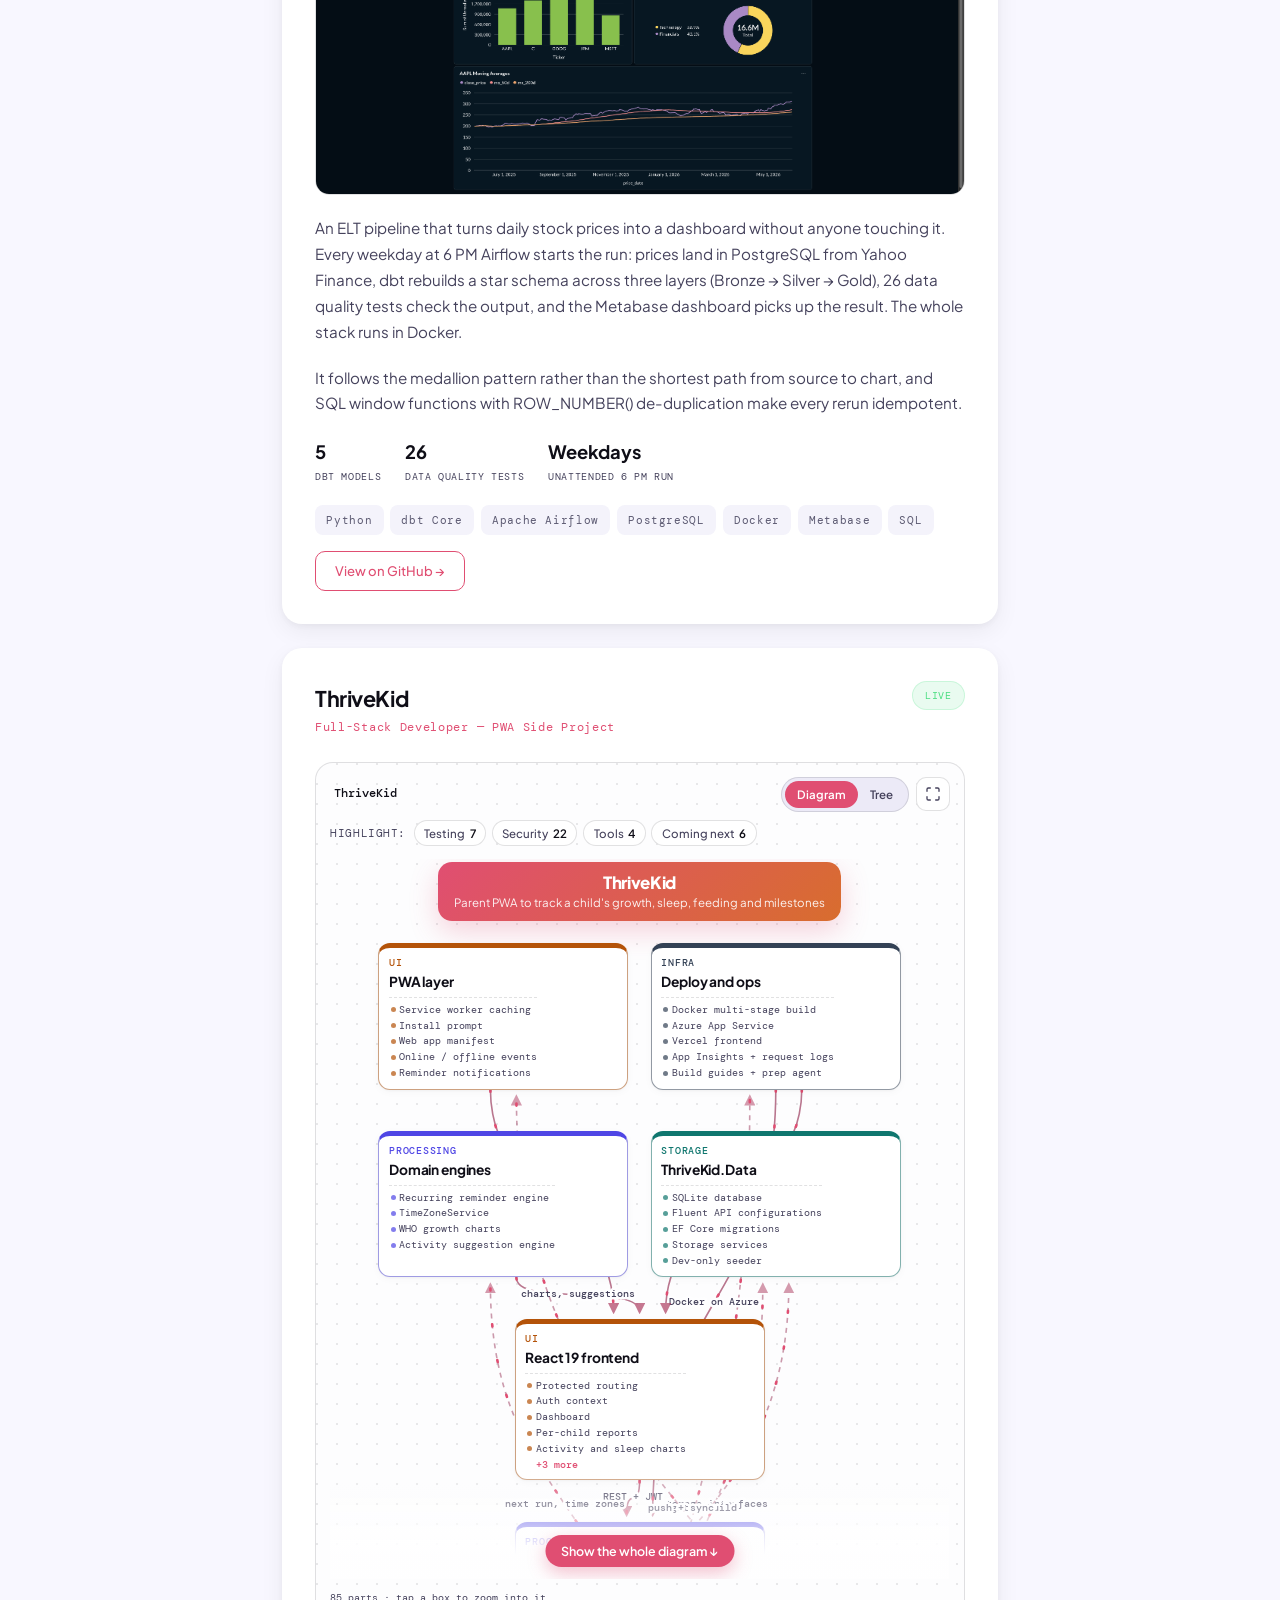
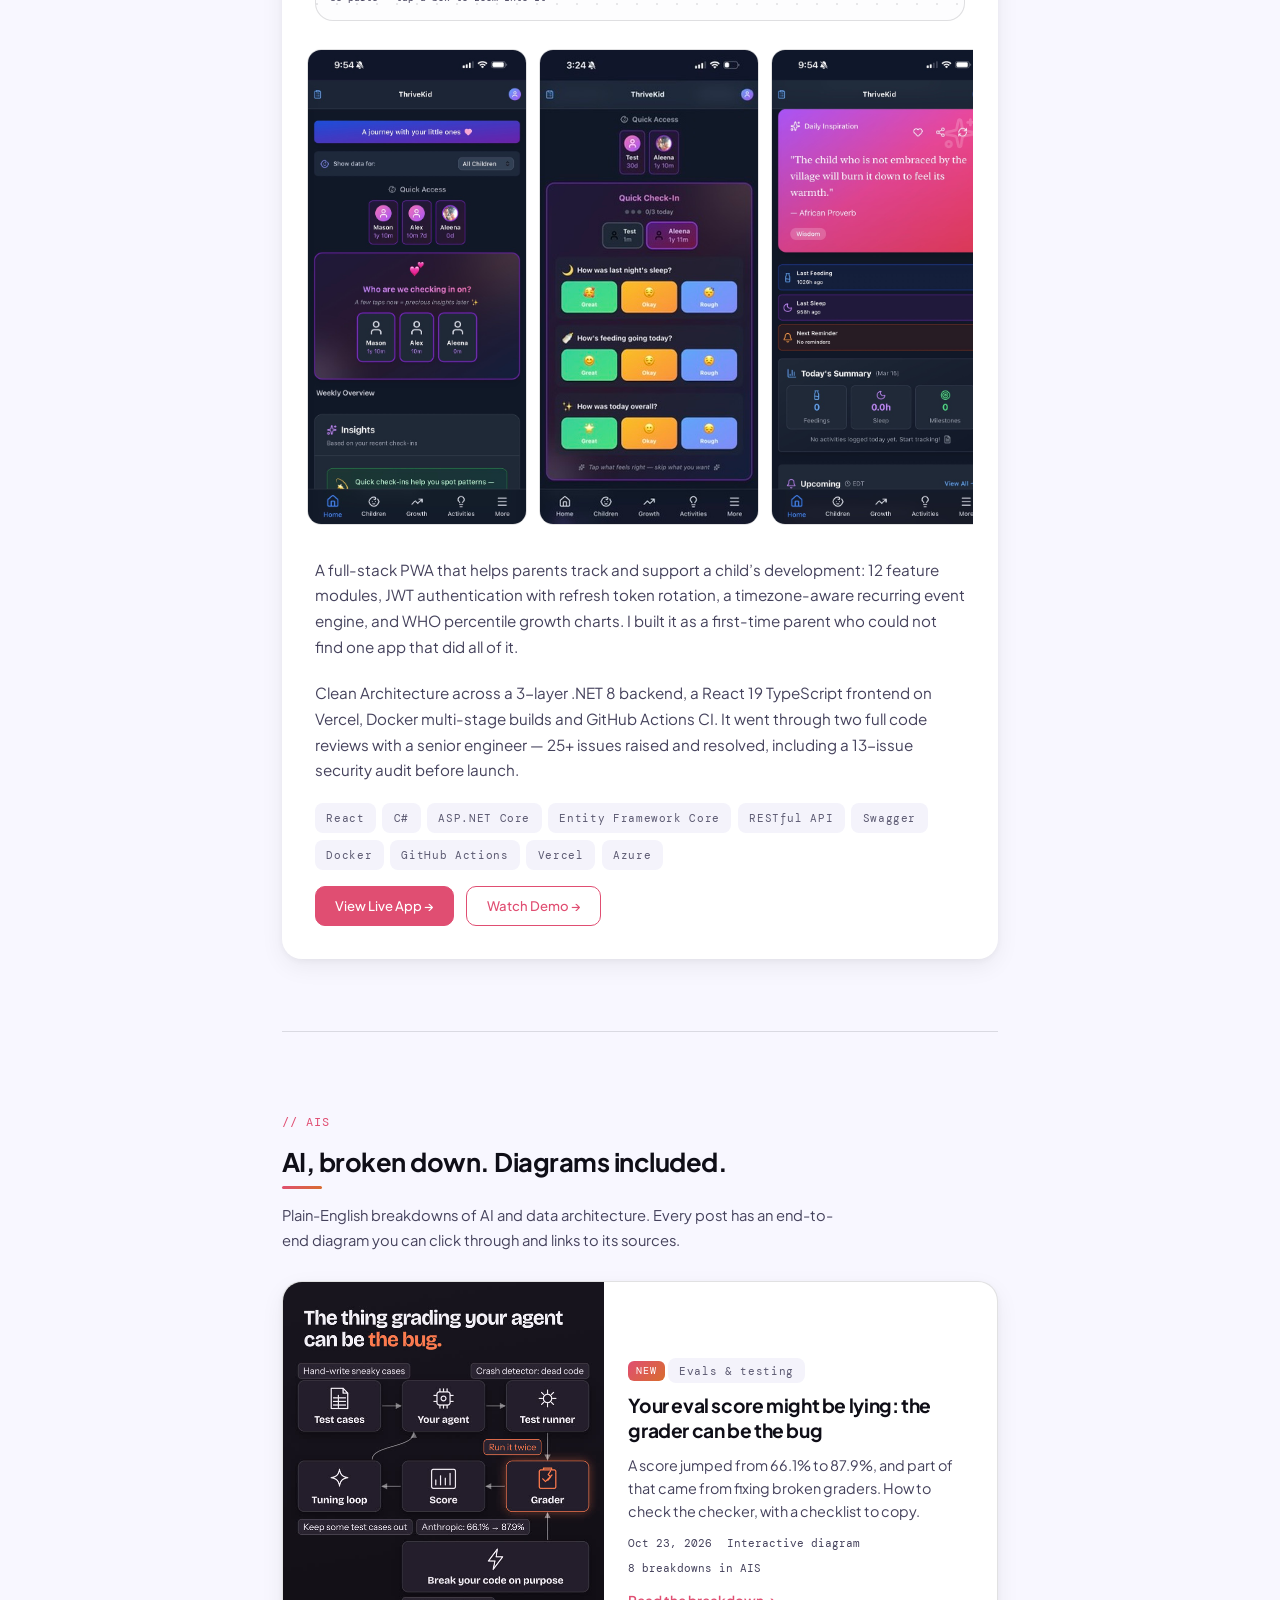
==== commit 6db58e17: "AIS: breakdown pages for every planned post, live before LinkedIn - Six new pages in field/: grader-" ====
--- a/index.html
+++ b/index.html
@@ -1156,6 +1156,20 @@
     .field-card__meta { display: flex; flex-wrap: wrap; gap: 0.4rem 0.9rem; font-family: var(--font-mono); font-size: 0.68rem; color: var(--text-muted); }
     .field-card__go { font-size: 0.85rem; font-weight: 600; color: var(--accent); text-decoration: none; }
     .field-card--next { grid-template-columns: minmax(0, 1fr); border-style: dashed; box-shadow: none; background: var(--surface); }
+    .field-card__img { display: block; width: 100%; height: 100%; object-fit: cover; }
+    .field-mini-grid { display: grid; grid-template-columns: repeat(auto-fill, minmax(min(100%, 320px), 1fr)); gap: 0.75rem; }
+    .field-mini {
+      display: grid; grid-template-columns: 72px minmax(0, 1fr); gap: 0.9rem; align-items: center;
+      padding: 0.7rem; background: var(--card); border: 1px solid var(--border); border-radius: 14px;
+      color: inherit; text-decoration: none; transition: transform 0.25s, border-color 0.25s;
+    }
+    .field-mini:hover { transform: translateY(-2px); border-color: rgba(224,78,114,0.35); }
+    .field-mini__img { width: 72px; height: 90px; border-radius: 9px; object-fit: cover; background: #0F0E17; display: block; }
+    .field-mini__body { display: flex; flex-direction: column; gap: 0.3rem; min-width: 0; }
+    .field-mini__tag { font-family: var(--font-mono); font-size: 0.64rem; letter-spacing: 0.06em; text-transform: uppercase; color: var(--accent); }
+    .field-mini__title { font-size: 0.95rem; font-weight: 700; line-height: 1.3; letter-spacing: -0.01em; }
+    .field-mini--all { grid-template-columns: minmax(0, 1fr); border-style: dashed; background: var(--surface); align-content: center; justify-items: center; text-align: center; min-height: 106px; }
+    .field-mini--all .field-mini__title { color: var(--accent); }
     .field-home__all { max-width: 460px; }
     .field-card__body > .tag { align-self: flex-start; }
     @media (max-width: 600px) {
@@ -1166,7 +1180,7 @@
 
     @media (prefers-reduced-motion: reduce) {
       .reveal-item { transition: none; }
-      a.field-card:hover { transform: none; }
+      a.field-card:hover, .field-mini:hover { transform: none; }
     }
   </style>
   <link rel="stylesheet" href="assets/explorer.css" />
@@ -1744,35 +1758,54 @@
         </p>
 
         <div class="field-home__grid">
-          <!-- NEWEST POST FIRST. On a new post's posting day: copy this card, point it at the new post, drop the "Up next" card. -->
-          <a class="field-card reveal-item" href="field/bi-ready-vs-ai-ready/">
+          <!-- NEWEST BREAKDOWN FIRST (same order as field/index.html). Pages go live before their LinkedIn date, so nothing changes on posting day. -->
+          <a class="field-card reveal-item" href="field/grader-can-be-the-bug/">
             <div class="field-card__media">
-              <video class="field-card__video" muted loop playsinline preload="none"
-                     poster="field/bi-ready-vs-ai-ready/media/thumb.jpg"
-                     data-src="field/bi-ready-vs-ai-ready/media/post-22.mp4"
-                     aria-label="Animated end-to-end diagram: sources, ingestion, validation, lakehouse, compute, serving, dashboard, model, action, monitoring"></video>
-              <span class="field-card__play" aria-hidden="true">&#9654; Live diagram</span>
+              <img class="field-card__img" src="field/grader-can-be-the-bug/media/thumb.jpg" alt="Diagram: test cases, agent, test runner, grader (highlighted), score, tuning loop" loading="lazy" width="640" height="800" />
             </div>
             <div class="field-card__body">
-              <div><span class="field-card__new">NEW</span> <span class="tag">Architecture</span></div>
-              <h3 class="field-card__title">BI-ready vs AI-ready: does your architecture have a way back?</h3>
-              <p class="field-card__sum">A dashboard and an AI model can read the same data. They need different architecture. The difference is one arrow, and it changes three things.</p>
-              <div class="field-card__meta"><span>Oct 19, 2026</span><span>Interactive diagram</span><span>Video</span></div>
+              <div><span class="field-card__new">NEW</span> <span class="tag">Evals &amp; testing</span></div>
+              <h3 class="field-card__title">Your eval score might be lying: the grader can be the bug</h3>
+              <p class="field-card__sum">A score jumped from 66.1% to 87.9%, and part of that came from fixing broken graders. How to check the checker, with a checklist to copy.</p>
+              <div class="field-card__meta"><span>Oct 23, 2026</span><span>Interactive diagram</span><span>8 breakdowns in AIS</span></div>
               <span class="field-card__go">Read the breakdown &rarr;</span>
             </div>
           </a>
 
-          <div class="field-card field-card--next reveal-item">
-            <div class="field-card__body">
-              <span class="tag">Up next</span>
-              <h3 class="field-card__title">Prompt-only vs pipeline + AI</h3>
-              <p class="field-card__sum">Why the same spreadsheet can give you two different totals, and the pipeline that fixes it.</p>
-              <a class="field-card__go" href="https://www.linkedin.com/in/sang-thai" target="_blank" rel="noopener noreferrer">Follow on LinkedIn to catch it &rarr;</a>
-            </div>
+          <div class="field-mini-grid">
+          <a class="field-mini reveal-item" href="field/agent-said-done-database-said-no/">
+            <img class="field-mini__img" src="field/agent-said-done-database-said-no/media/thumb.jpg" alt="" loading="lazy" width="72" height="90" />
+            <span class="field-mini__body"><span class="field-mini__tag">Agents &amp; reliability</span><span class="field-mini__title">The agent said done. The database said no.</span></span>
+          </a>
+          <a class="field-mini reveal-item" href="field/some-changes-need-two-humans/">
+            <img class="field-mini__img" src="field/some-changes-need-two-humans/media/thumb.jpg" alt="" loading="lazy" width="72" height="90" />
+            <span class="field-mini__body"><span class="field-mini__tag">Scale + implement</span><span class="field-mini__title">Not every change needs a human. Some need two.</span></span>
+          </a>
+          <a class="field-mini reveal-item" href="field/agents-are-markdown-files/">
+            <img class="field-mini__img" src="field/agents-are-markdown-files/media/thumb.jpg" alt="" loading="lazy" width="72" height="90" />
+            <span class="field-mini__body"><span class="field-mini__tag">AI coding agents</span><span class="field-mini__title">Agents are just markdown files now</span></span>
+          </a>
+          <a class="field-mini reveal-item" href="field/approved-the-tool-then-it-changed/">
+            <img class="field-mini__img" src="field/approved-the-tool-then-it-changed/media/thumb.jpg" alt="" loading="lazy" width="72" height="90" />
+            <span class="field-mini__body"><span class="field-mini__tag">Agents &amp; guardrails</span><span class="field-mini__title">You approved the tool. Then the tool changed.</span></span>
+          </a>
+          <a class="field-mini reveal-item" href="field/scheduled-agents-fail-quietly/">
+            <img class="field-mini__img" src="field/scheduled-agents-fail-quietly/media/thumb.jpg" alt="" loading="lazy" width="72" height="90" />
+            <span class="field-mini__body"><span class="field-mini__tag">Tools in practice</span><span class="field-mini__title">Scheduled agents fail quietly. Silence isn't success.</span></span>
+          </a>
+          <a class="field-mini reveal-item" href="field/prompt-only-vs-pipeline-ai/">
+            <img class="field-mini__img" src="field/prompt-only-vs-pipeline-ai/media/thumb.jpg" alt="" loading="lazy" width="72" height="90" />
+            <span class="field-mini__body"><span class="field-mini__tag">Architecture</span><span class="field-mini__title">Prompt-only vs pipeline + AI: code computes, AI explains</span></span>
+          </a>
+          <a class="field-mini reveal-item" href="field/bi-ready-vs-ai-ready/">
+            <img class="field-mini__img" src="field/bi-ready-vs-ai-ready/media/thumb.jpg" alt="" loading="lazy" width="72" height="90" />
+            <span class="field-mini__body"><span class="field-mini__tag">Architecture</span><span class="field-mini__title">BI-ready vs AI-ready: does your architecture have a way back?</span></span>
+          </a>
+          <a class="field-mini field-mini--all reveal-item" href="field/">
+            <span class="field-mini__body"><span class="field-mini__tag">All 8, with topic filters</span><span class="field-mini__title">See every breakdown in AIS &rarr;</span></span>
+          </a>
           </div>
         </div>
-
-        <a href="field/" class="cta-btn field-home__all reveal-item">See every breakdown in AIS &rarr;</a>
       </section>
 
       <!-- == SECTION: RESUME == -->
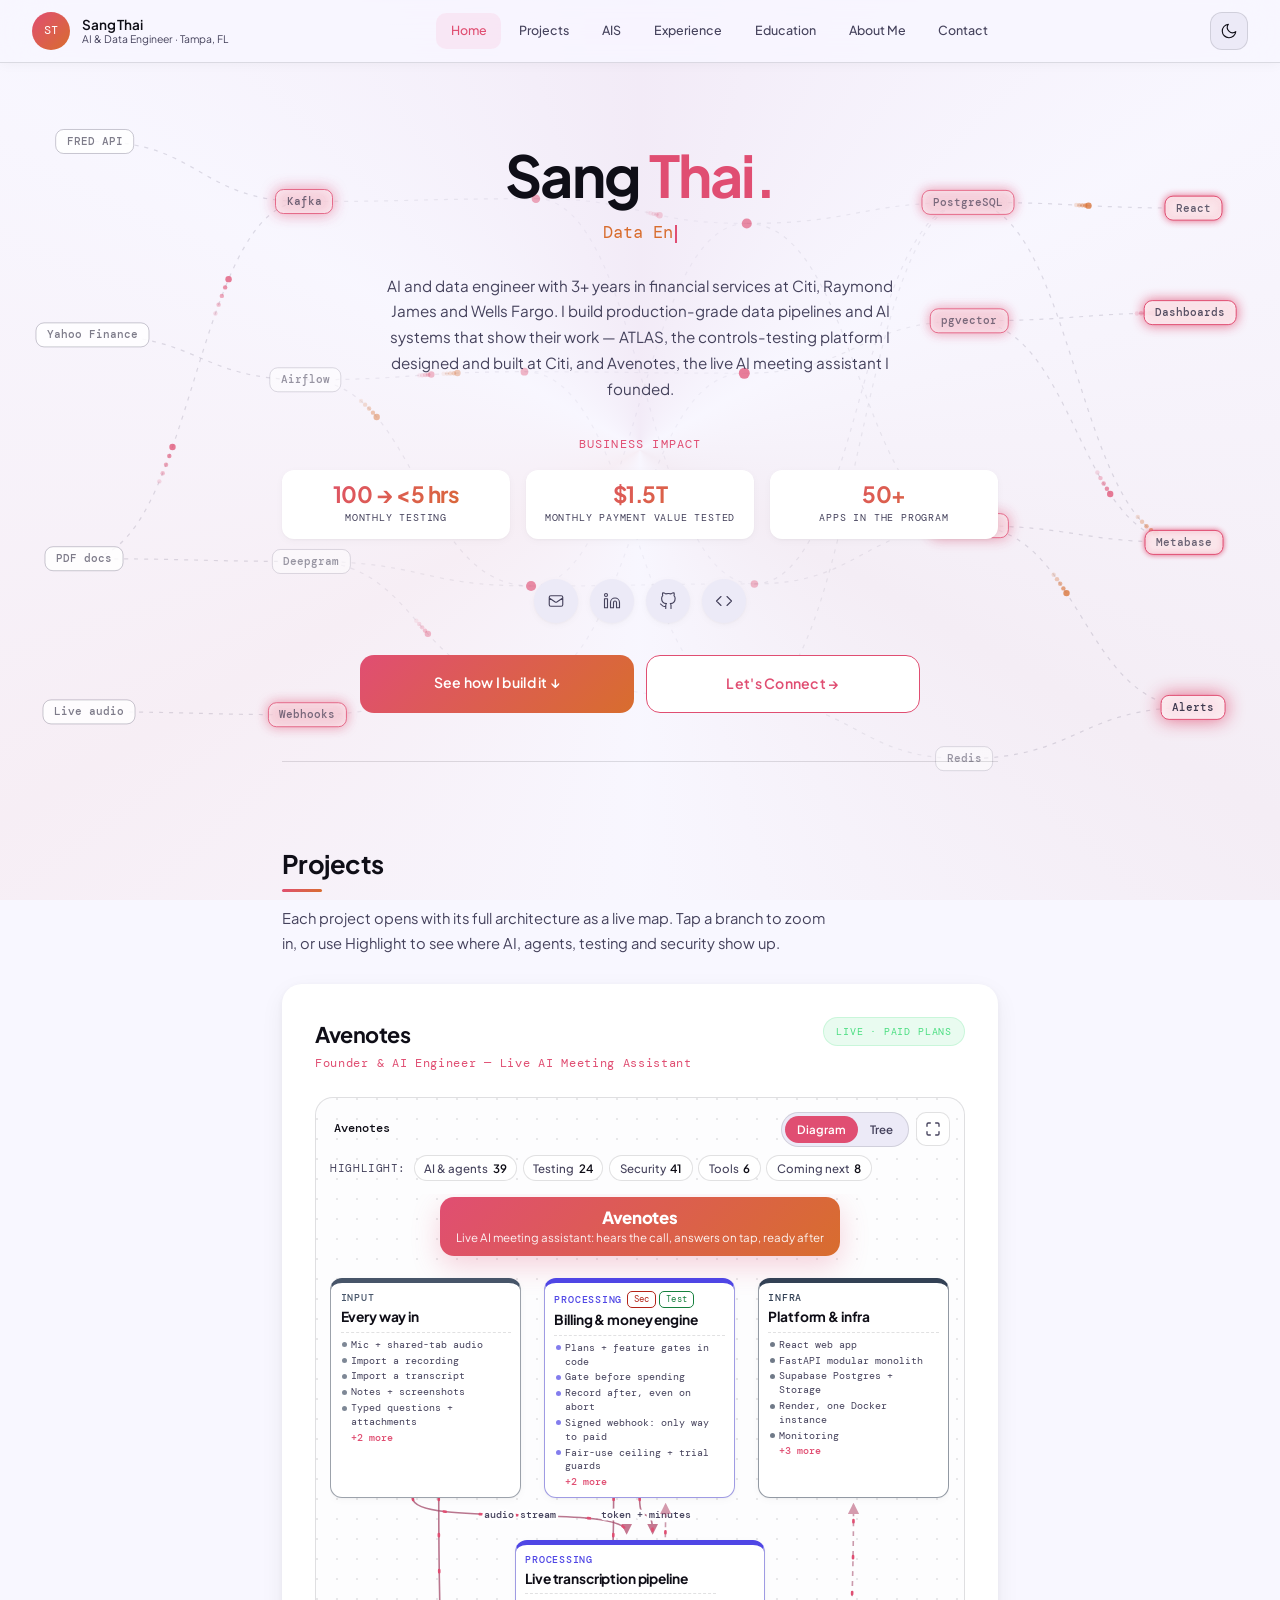
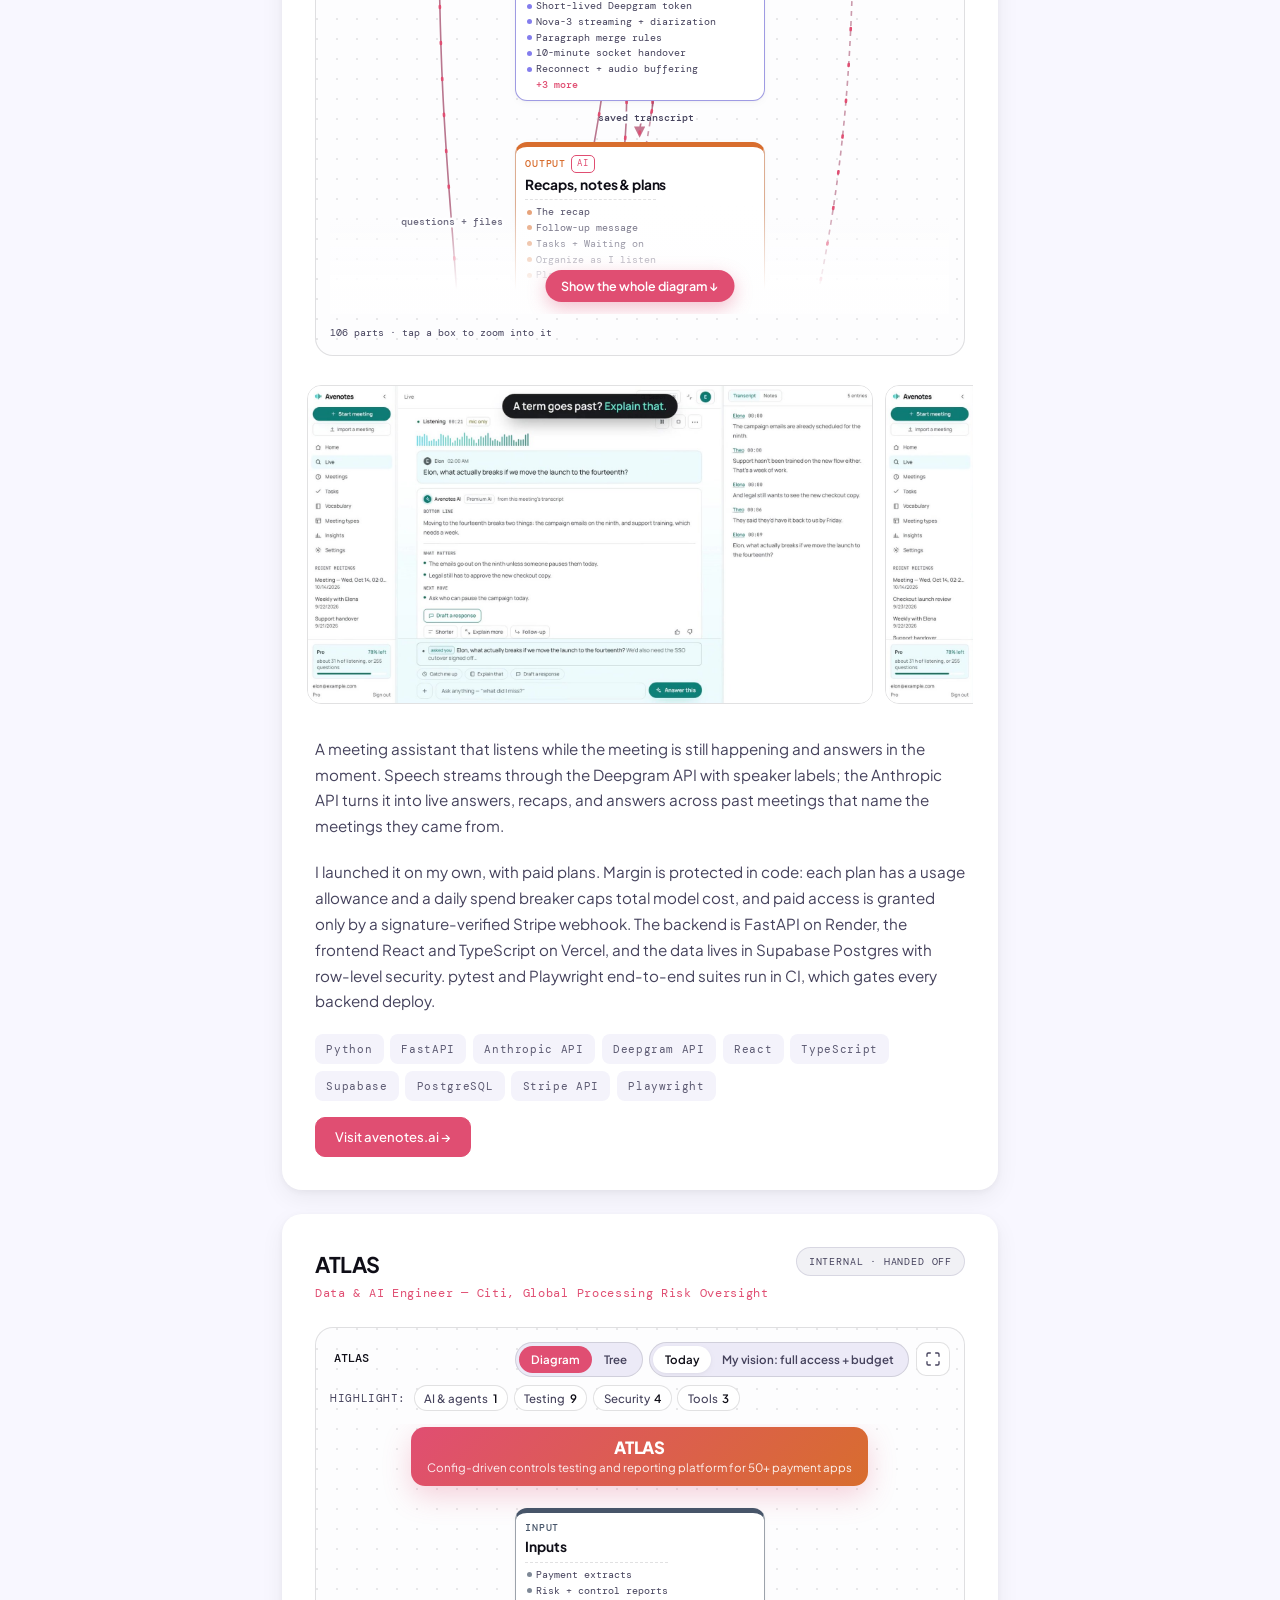
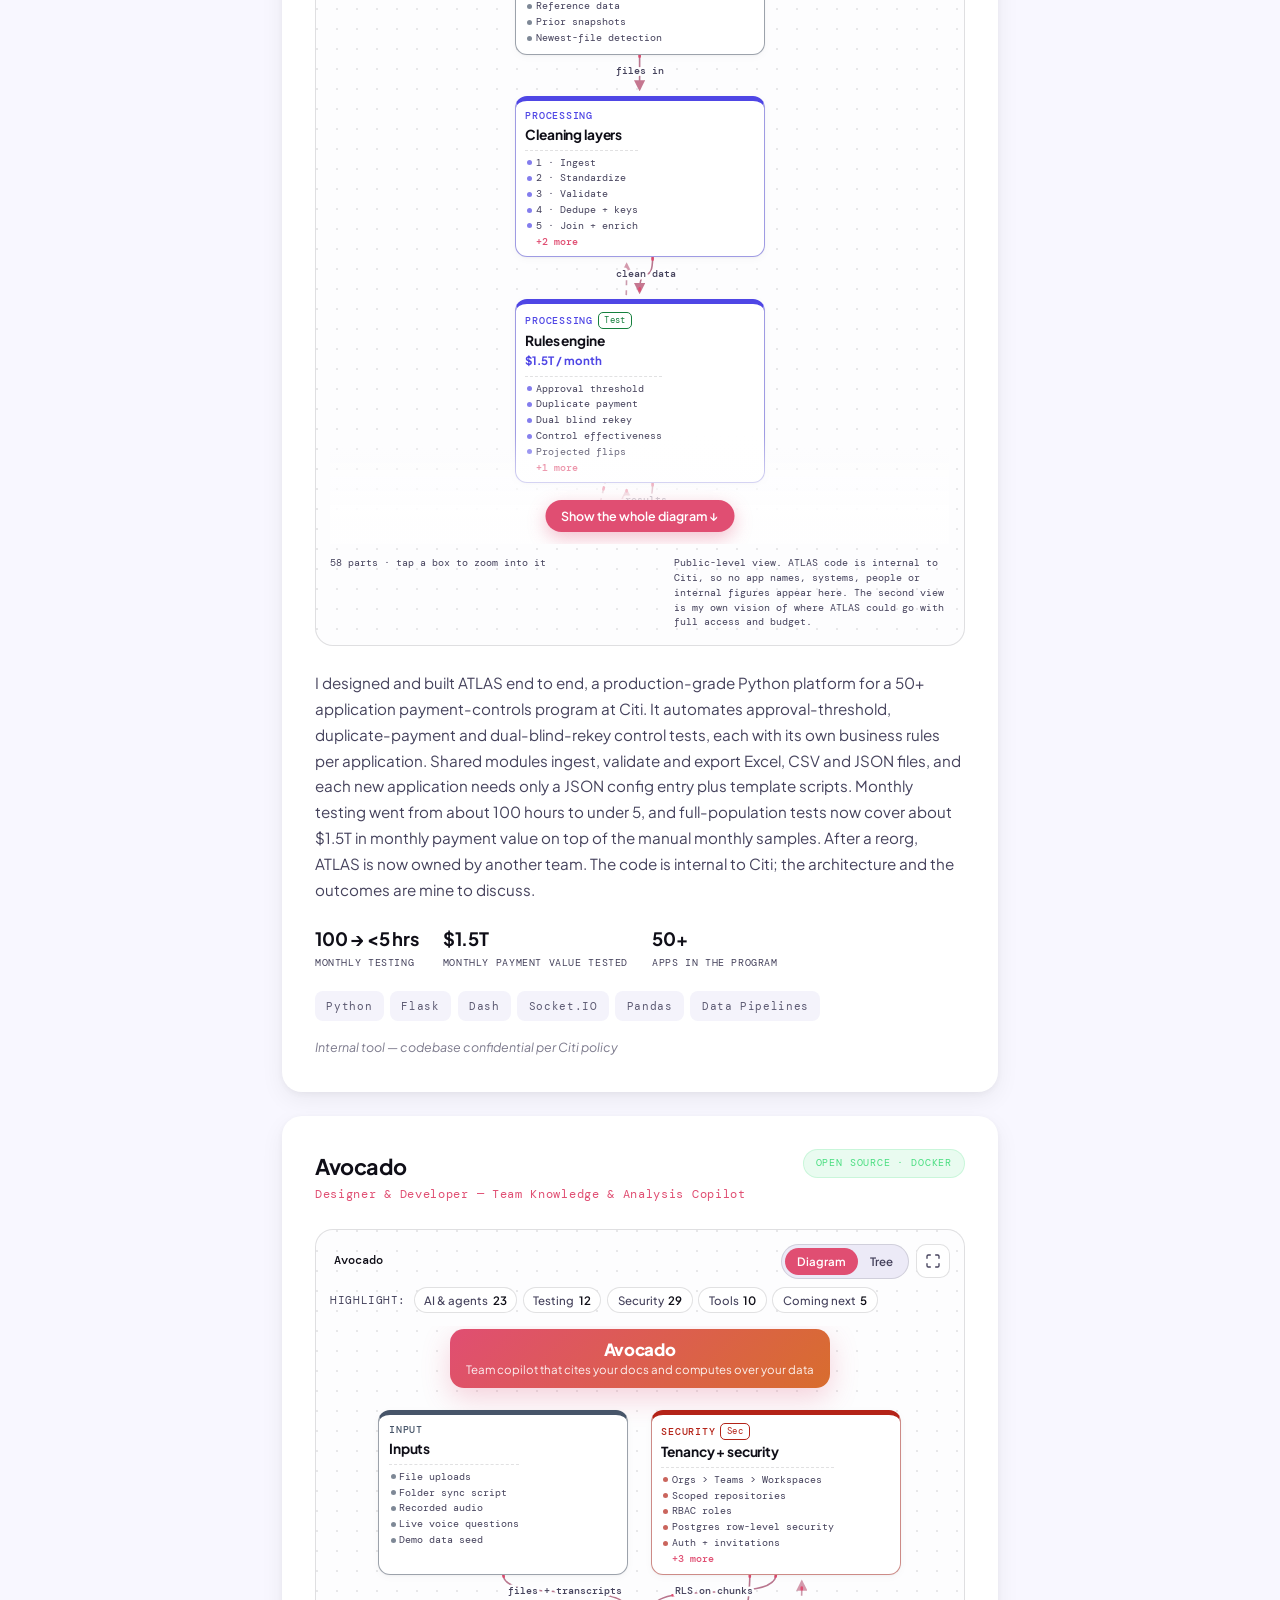
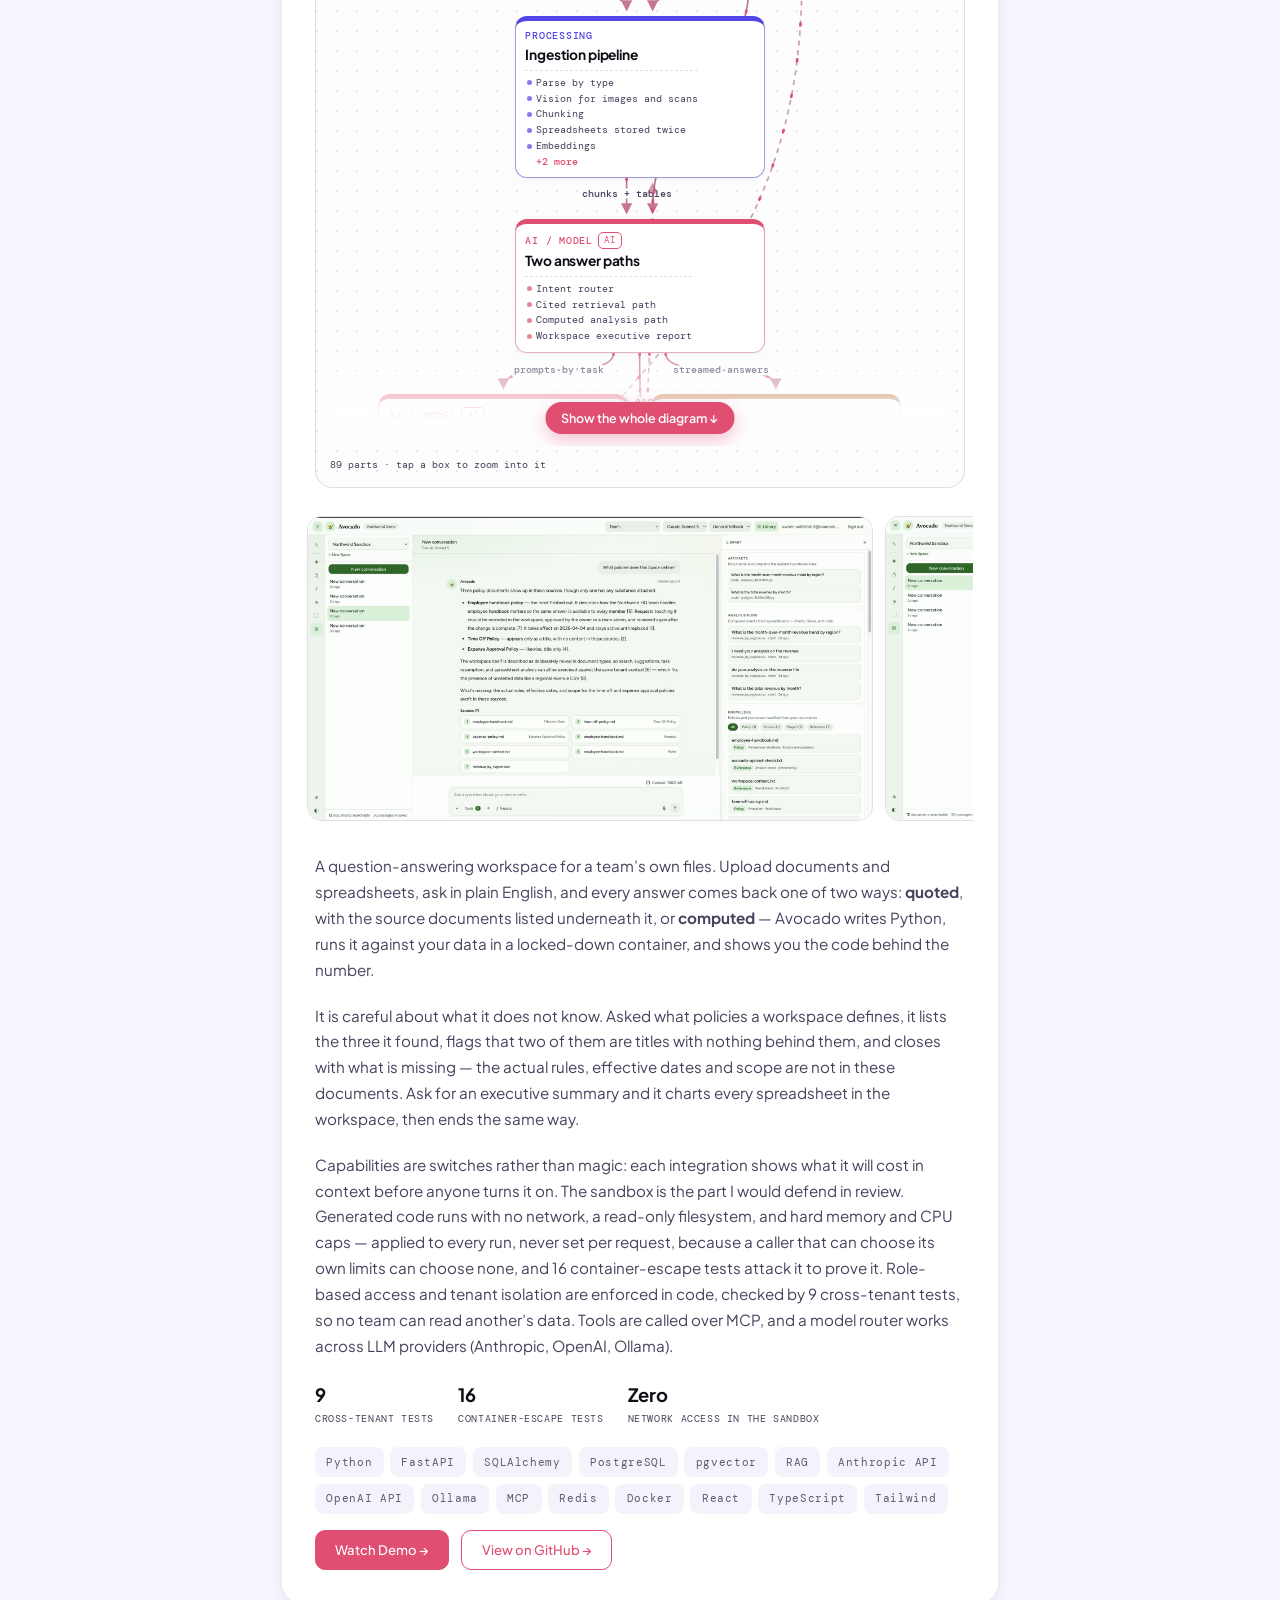
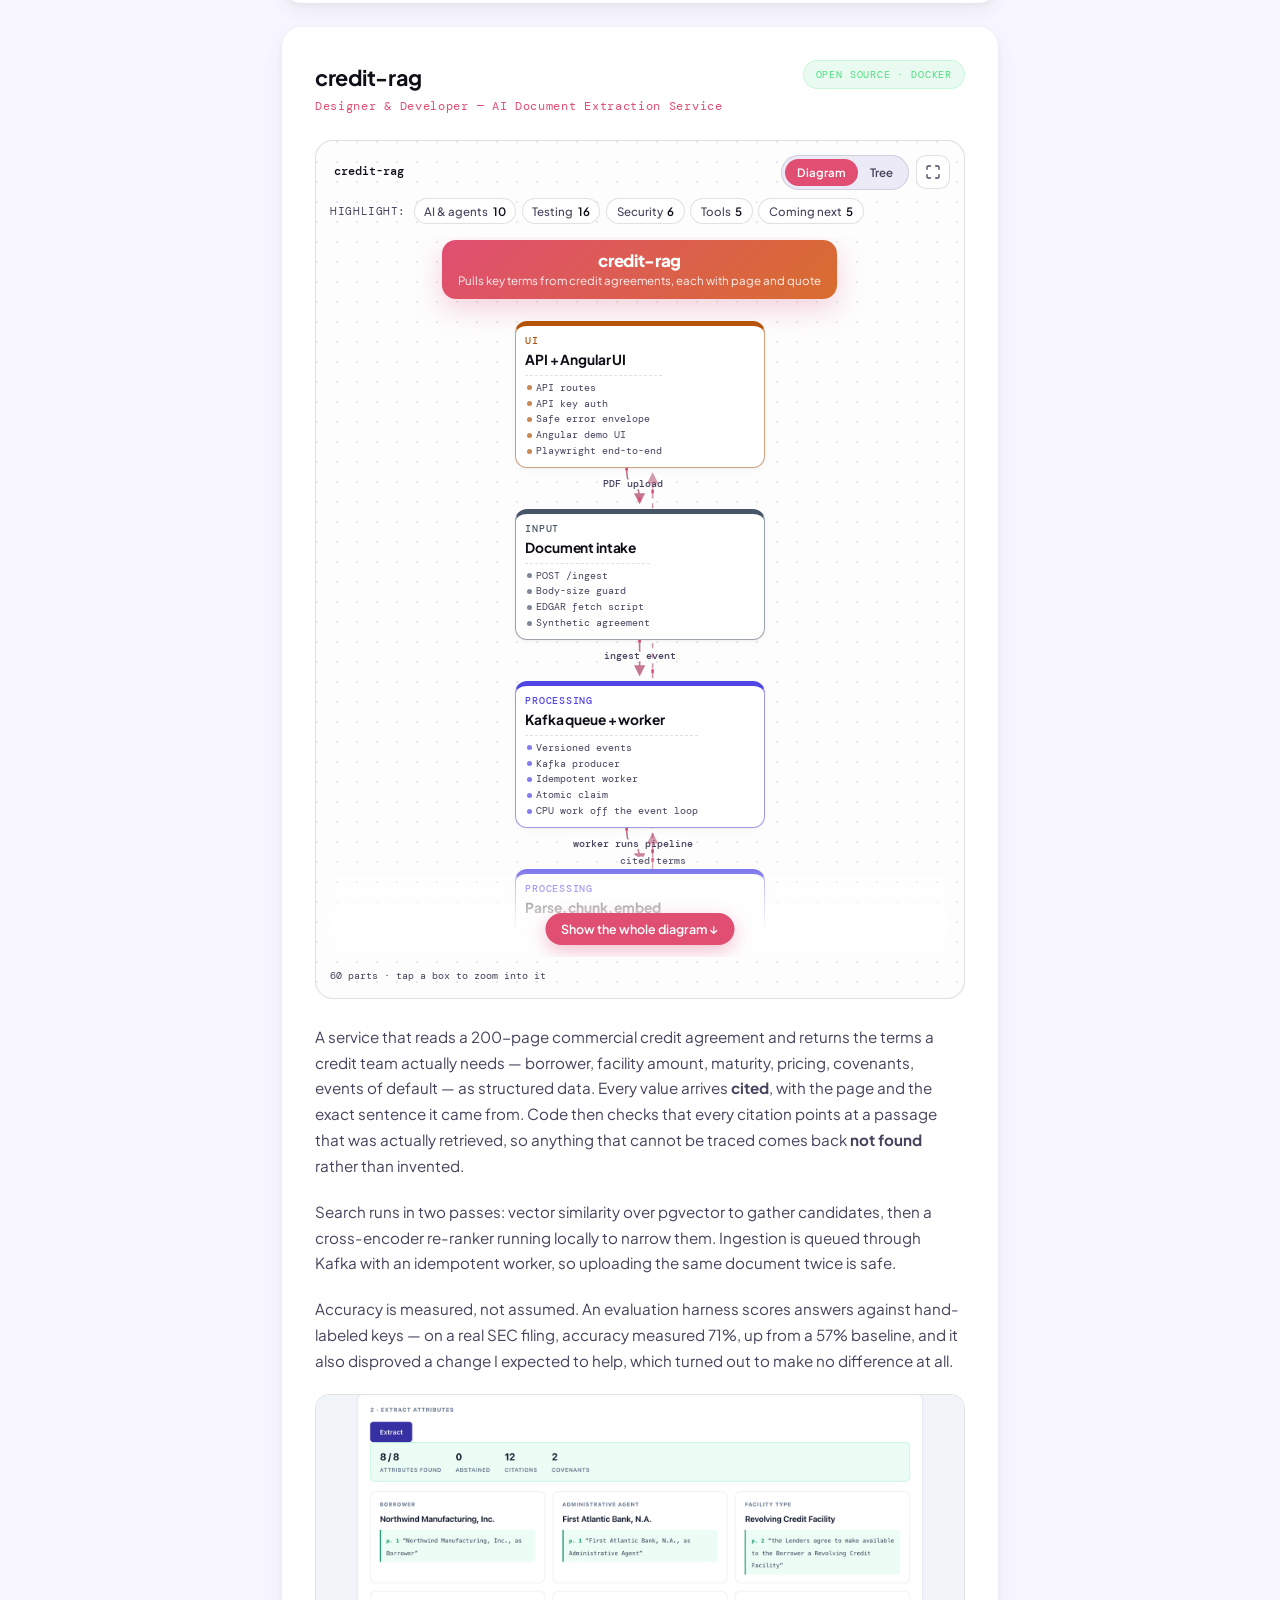
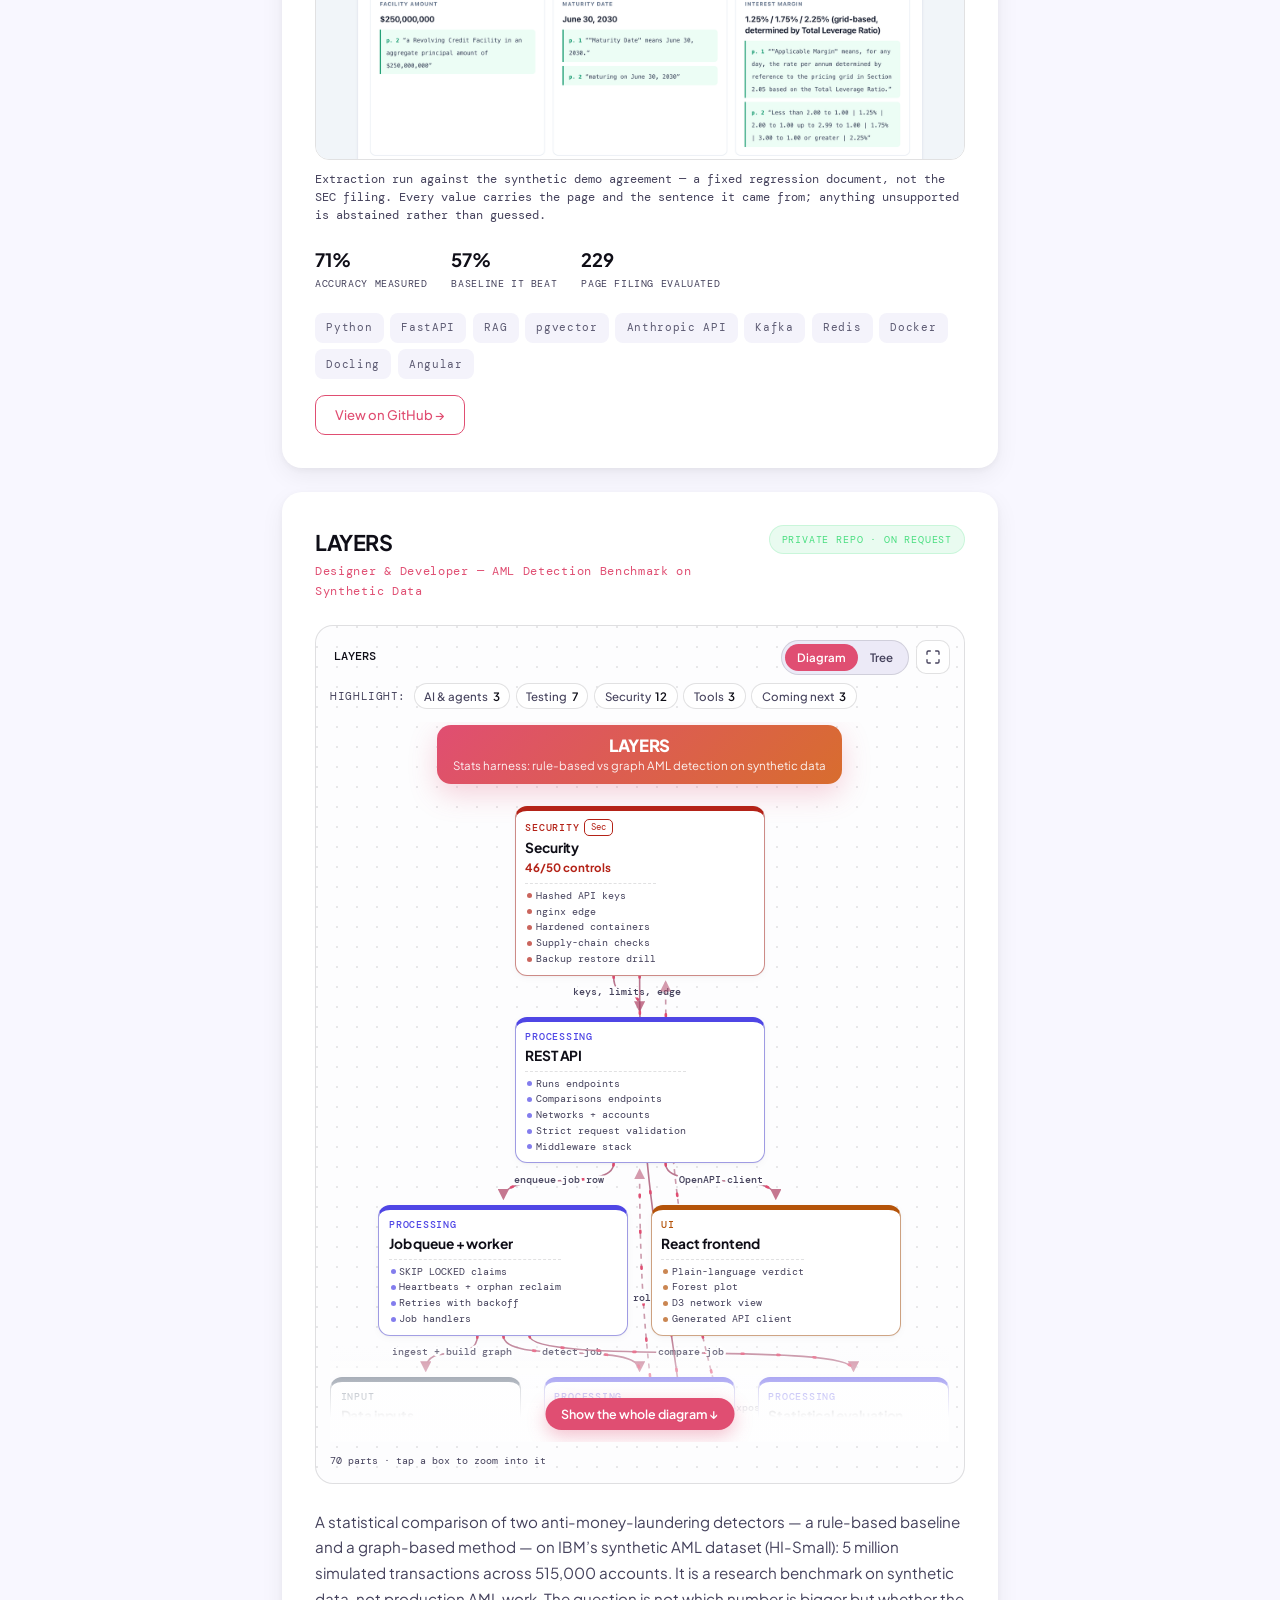
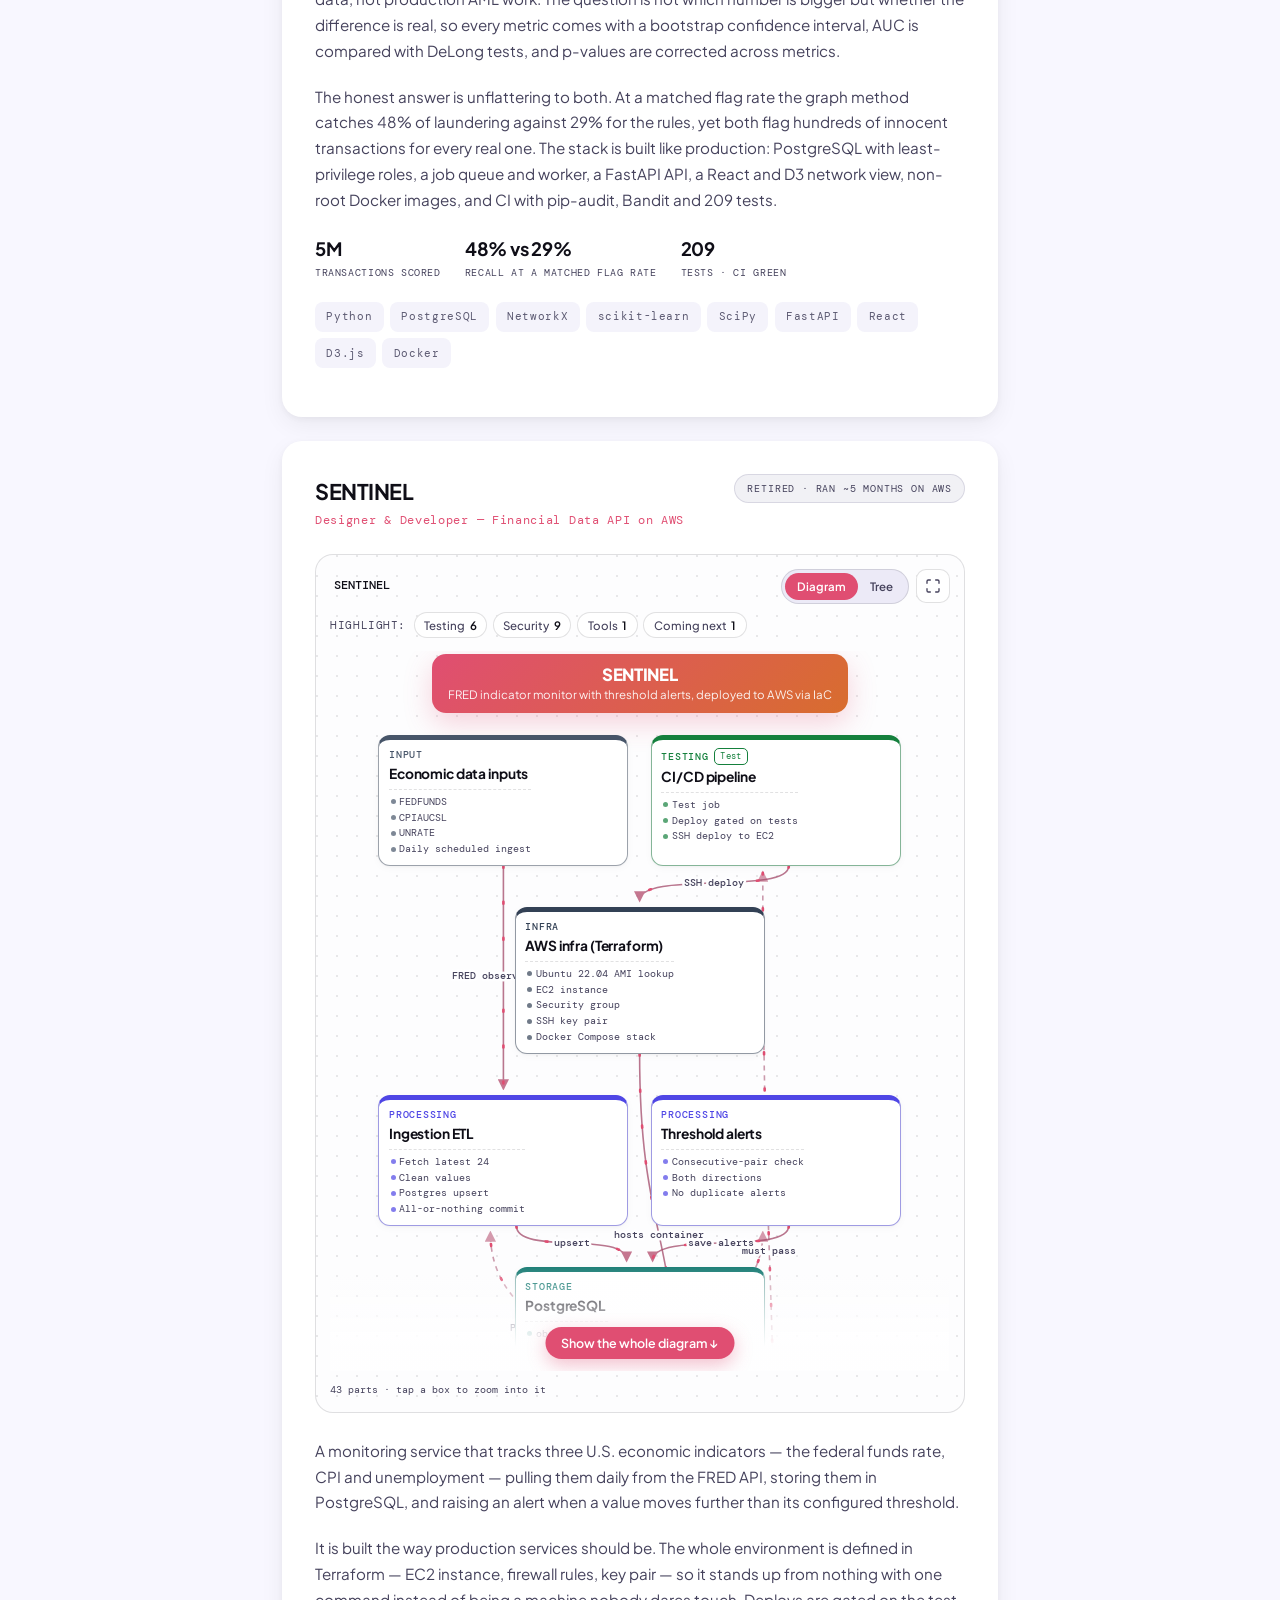
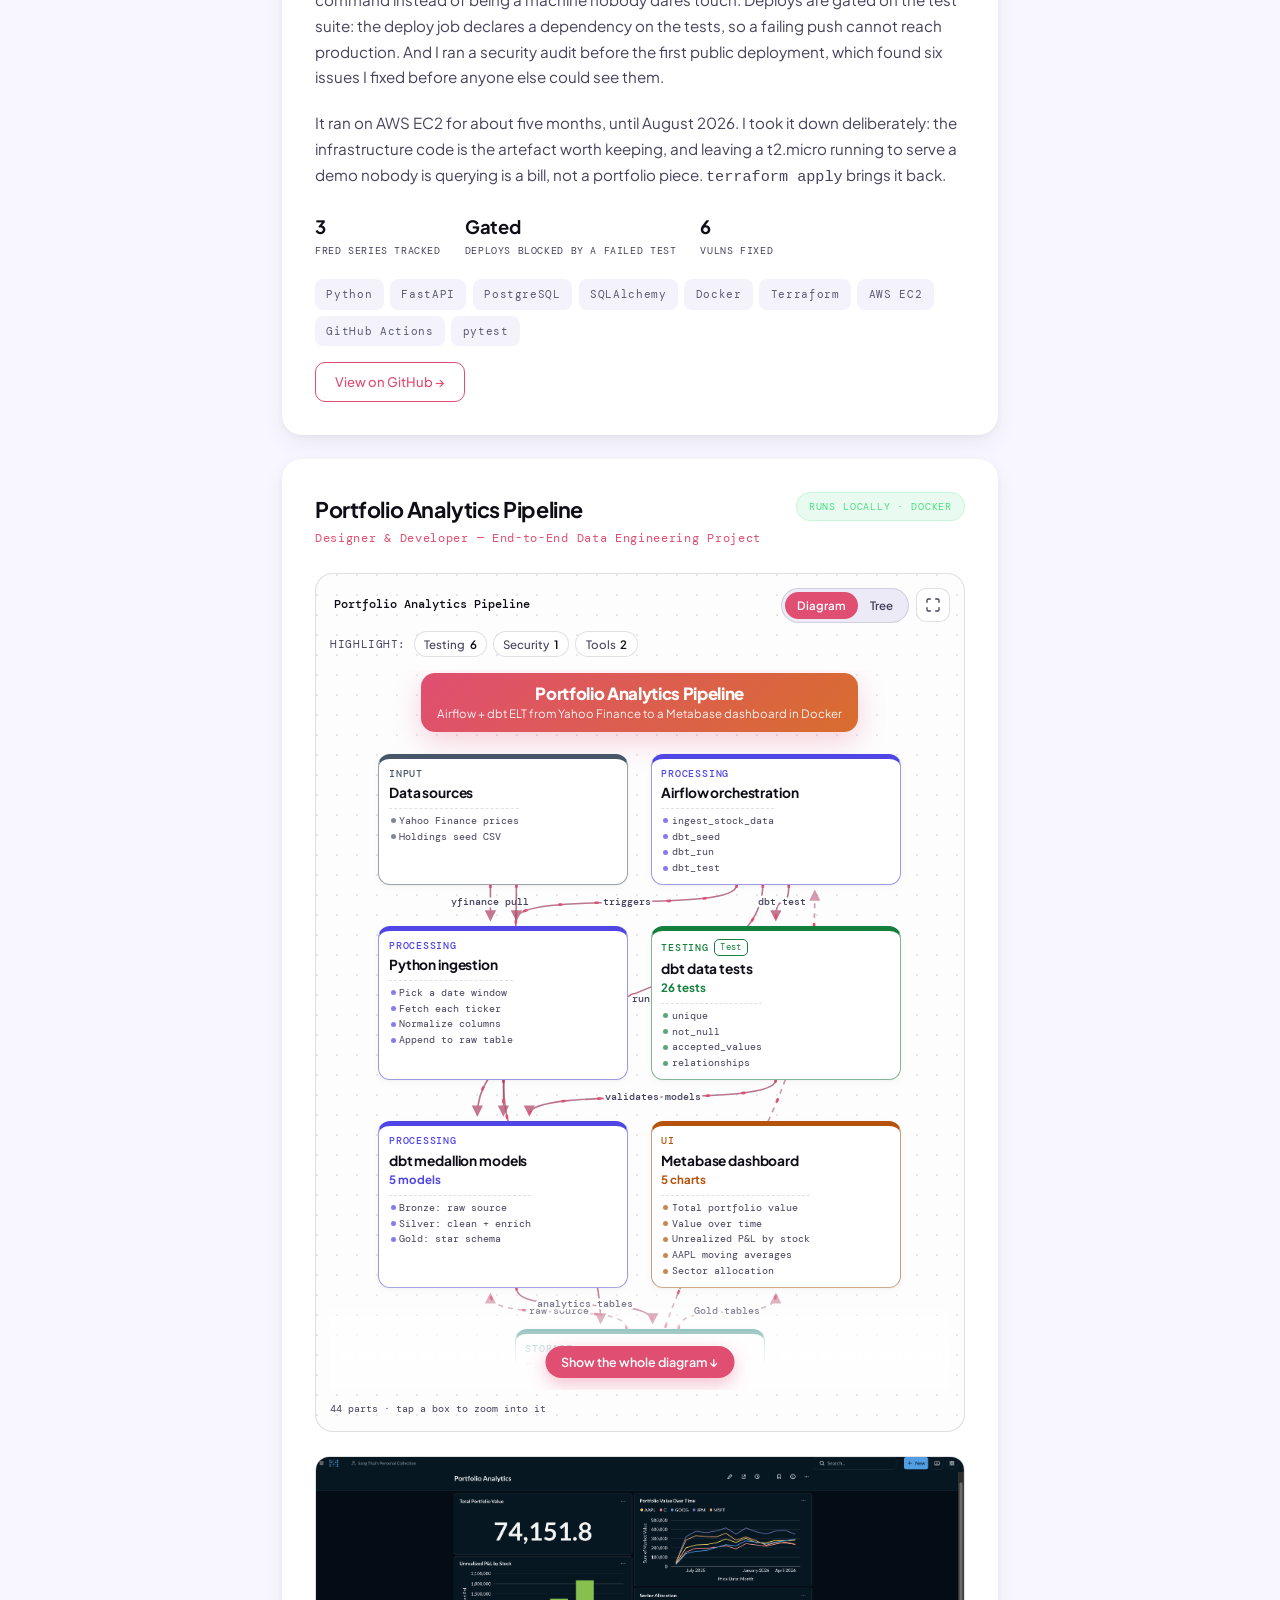
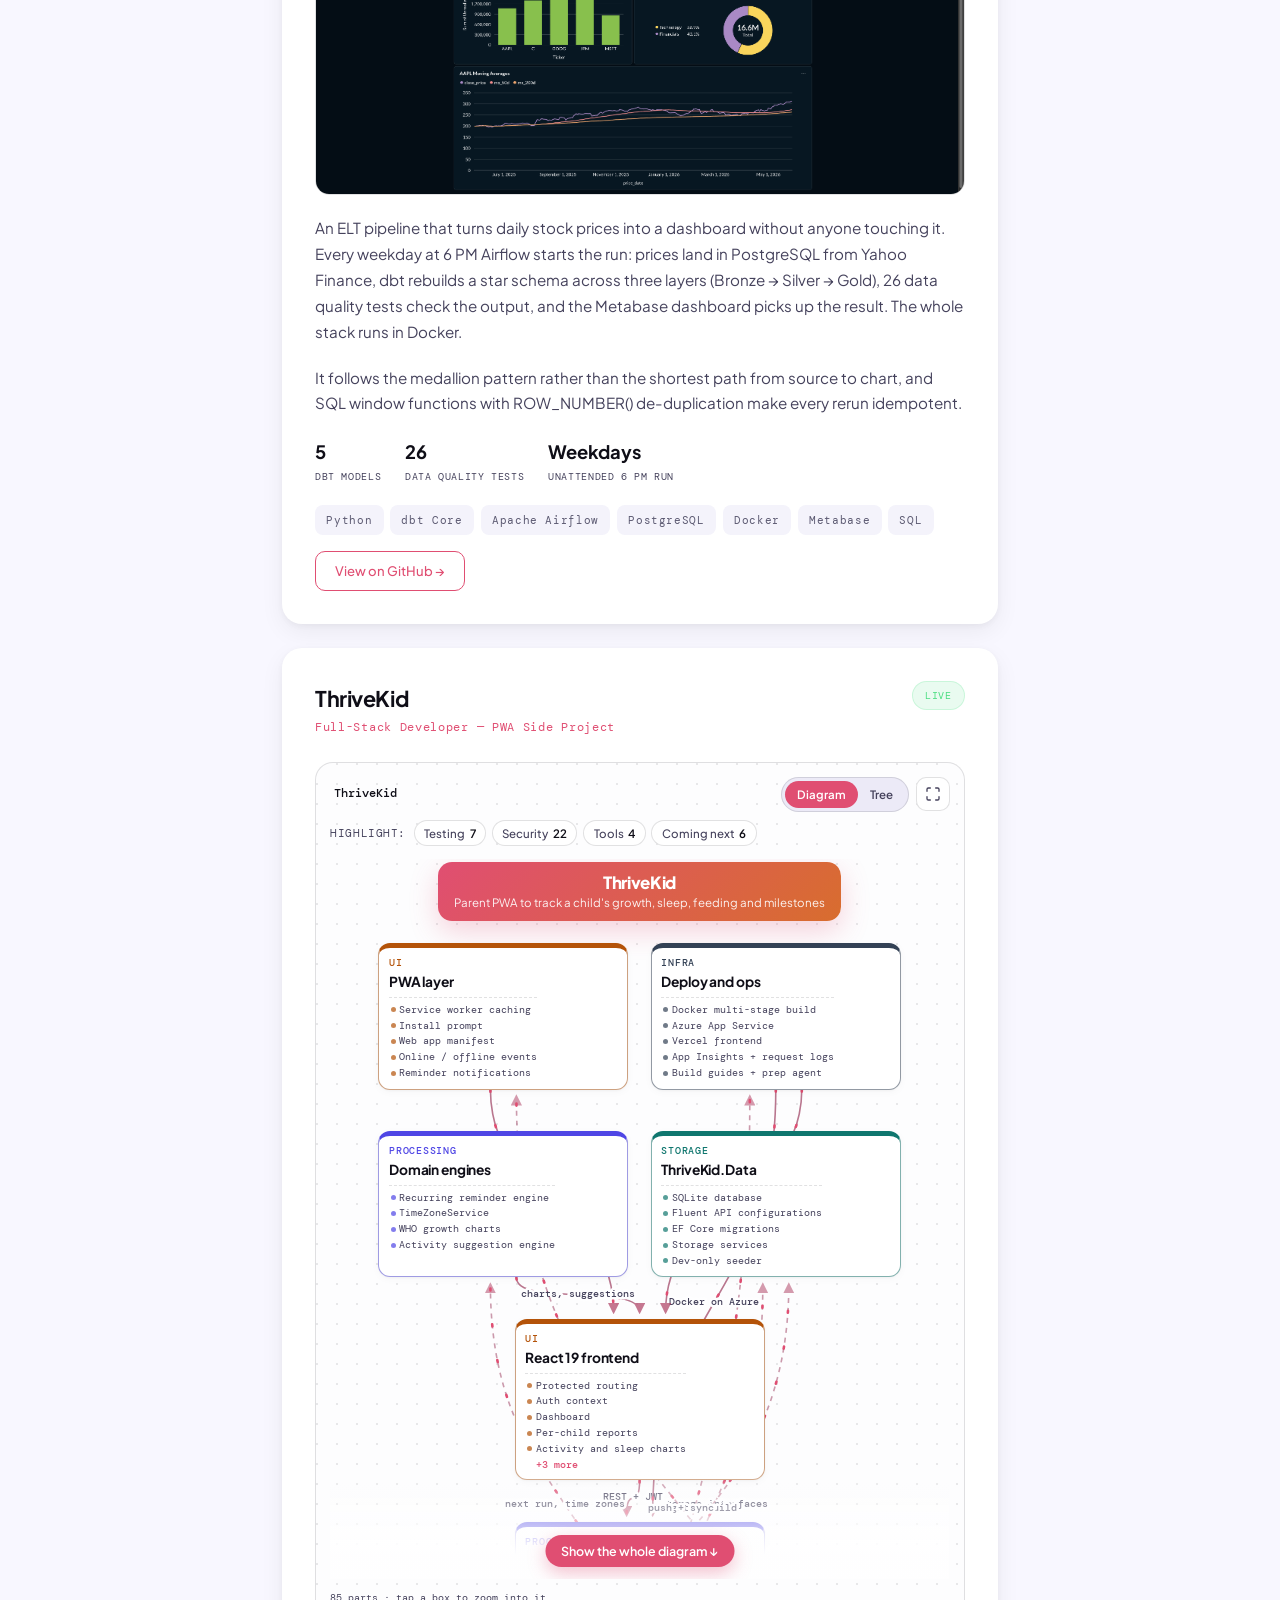
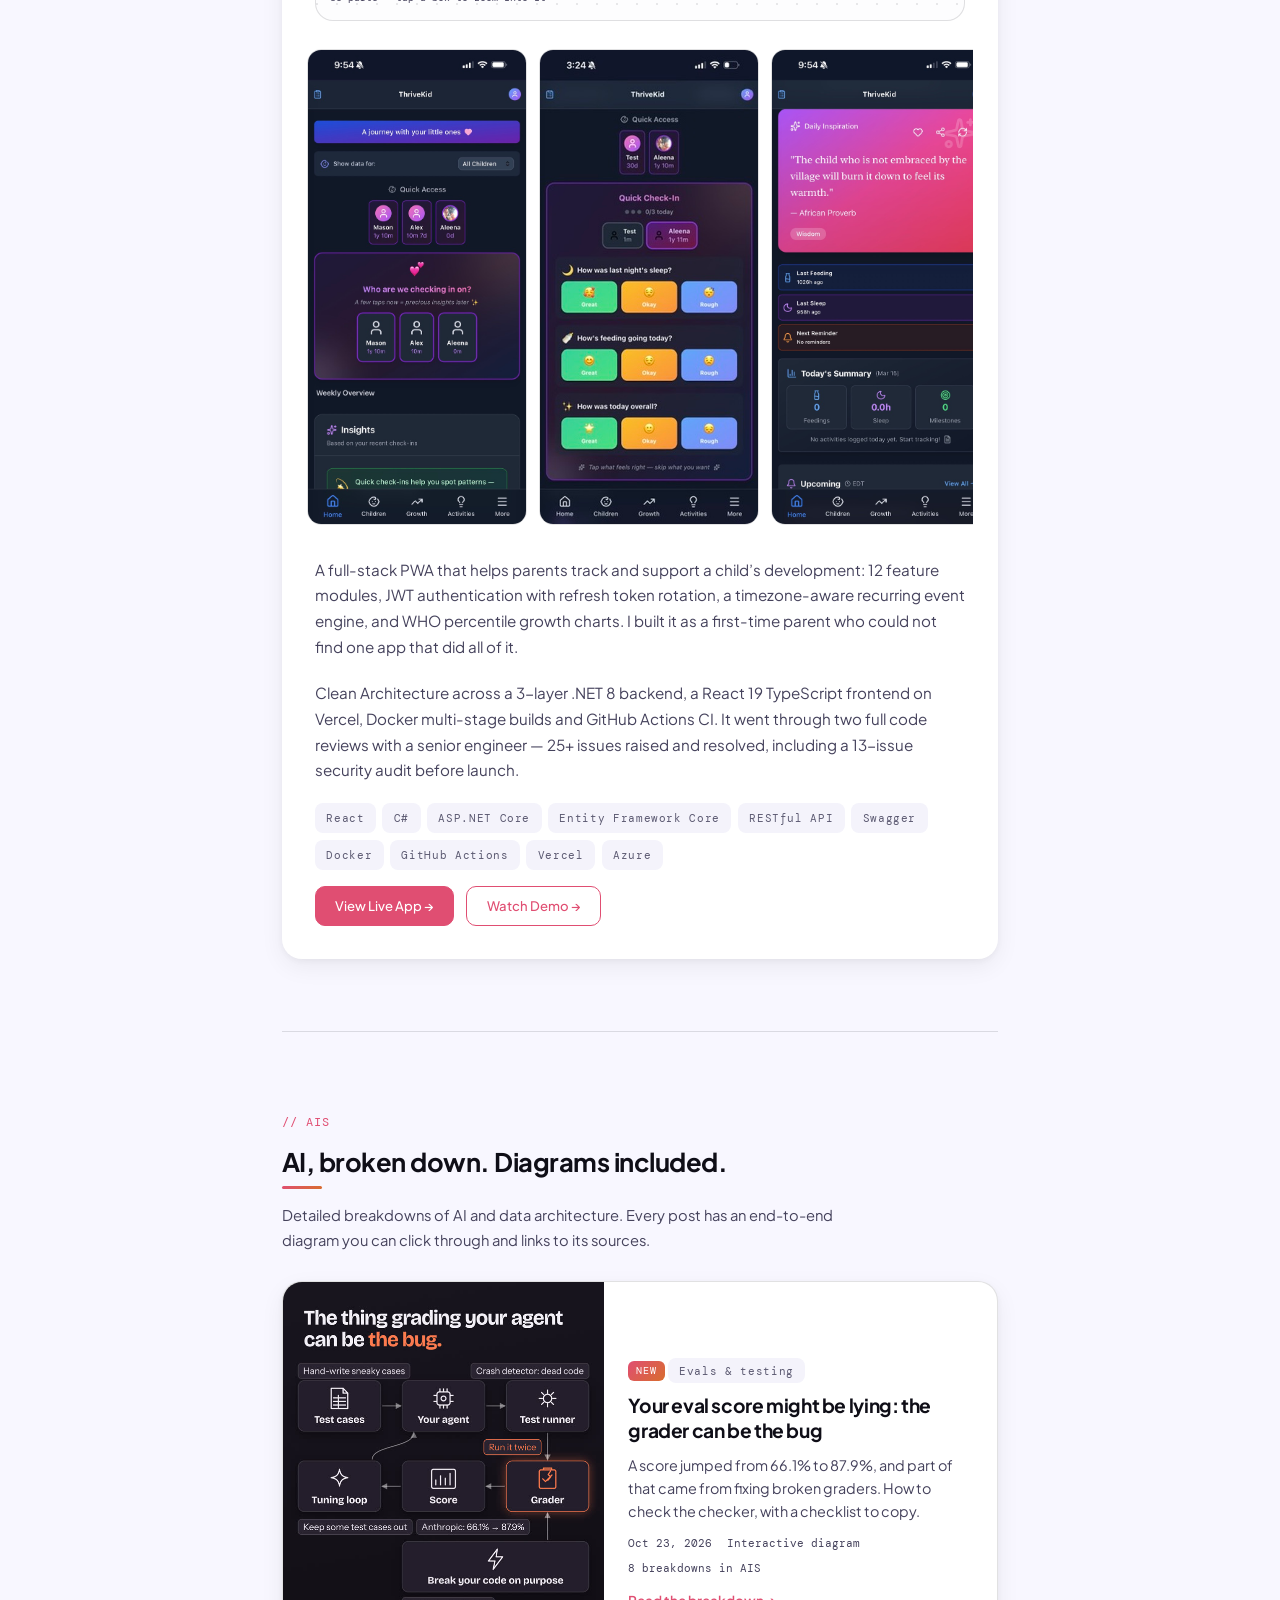
==== commit eb54ed3f: "AIS: "Detailed breakdowns" instead of "Plain-English breakdowns" Sang's wording call: the AIS page, " ====
--- a/index.html
+++ b/index.html
@@ -1753,7 +1753,7 @@
         <div class="field-home__kicker reveal-item">// AIS</div>
         <h2 class="section-heading reveal-item">AI, broken down. Diagrams included.</h2>
         <p class="section-sub reveal-item">
-          Plain-English breakdowns of AI and data architecture. Every post has an
+          Detailed breakdowns of AI and data architecture. Every post has an
           end-to-end diagram you can click through and links to its sources.
         </p>
 
